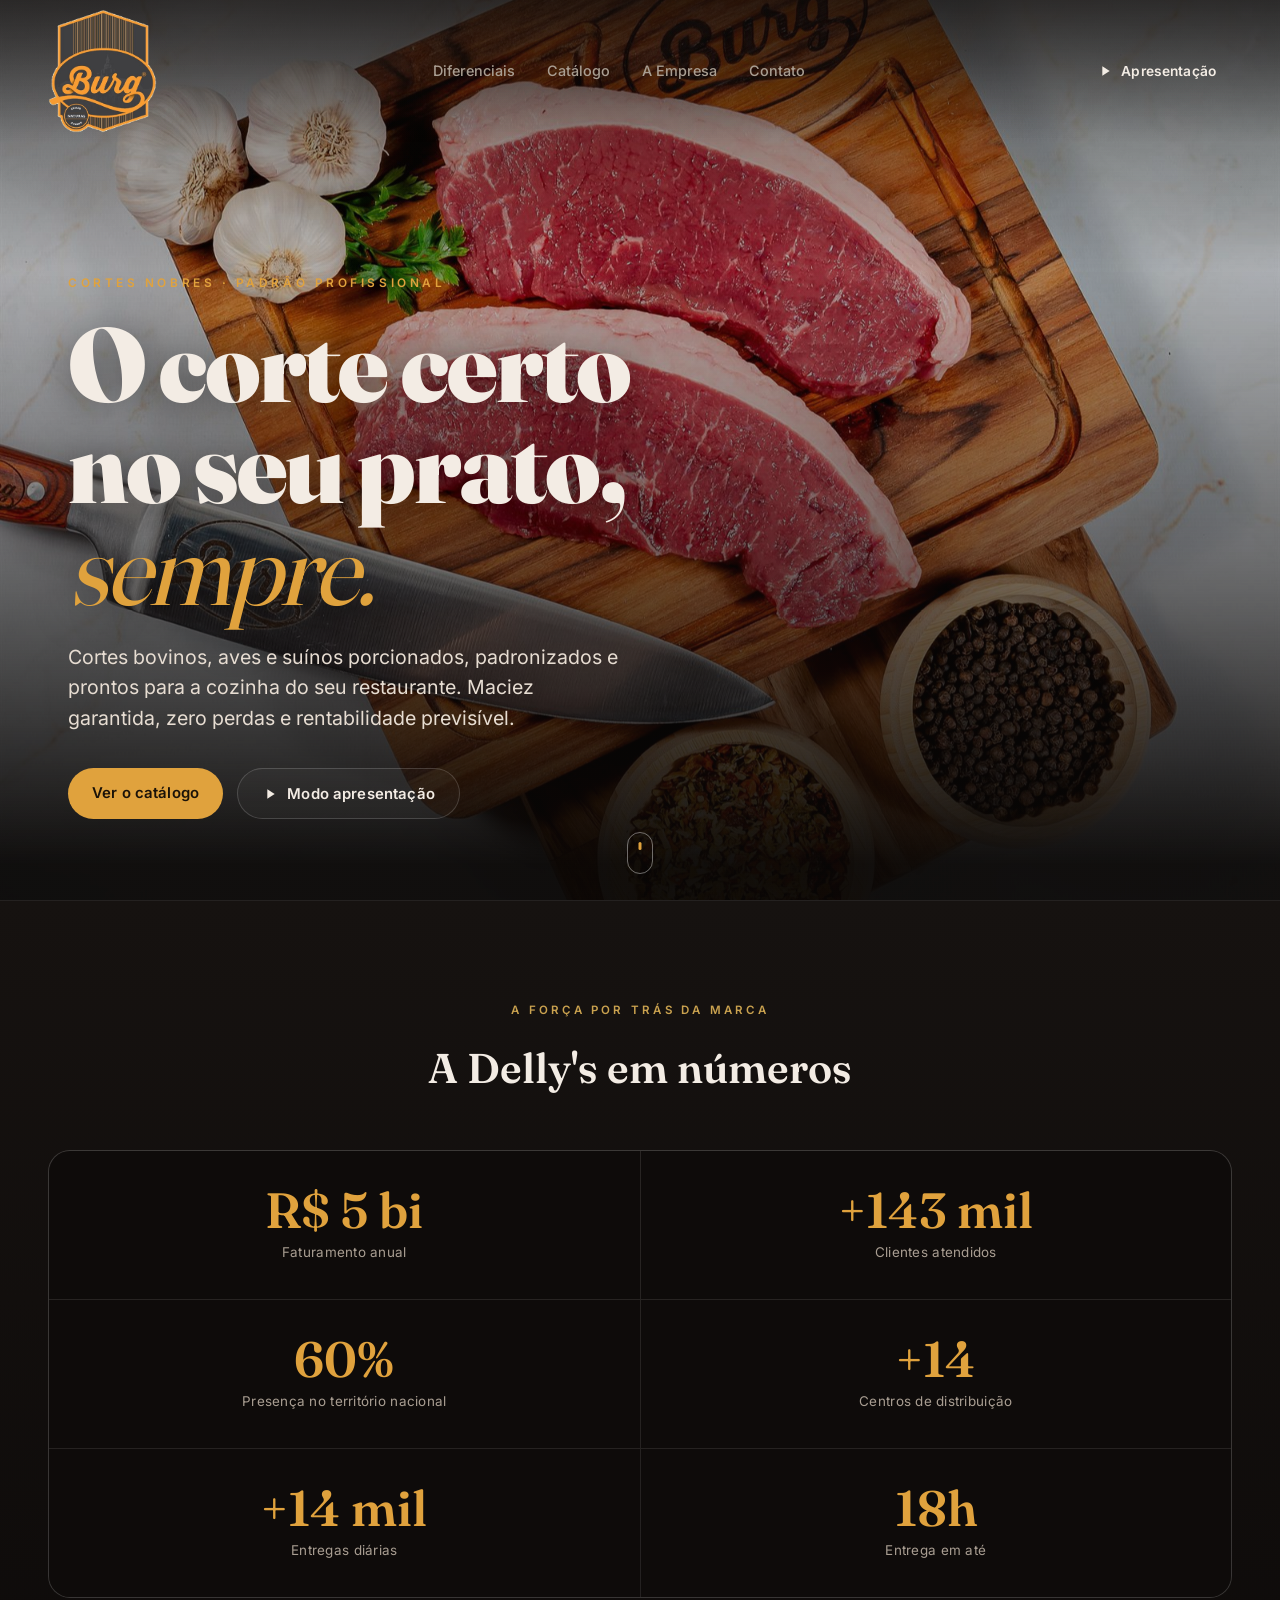
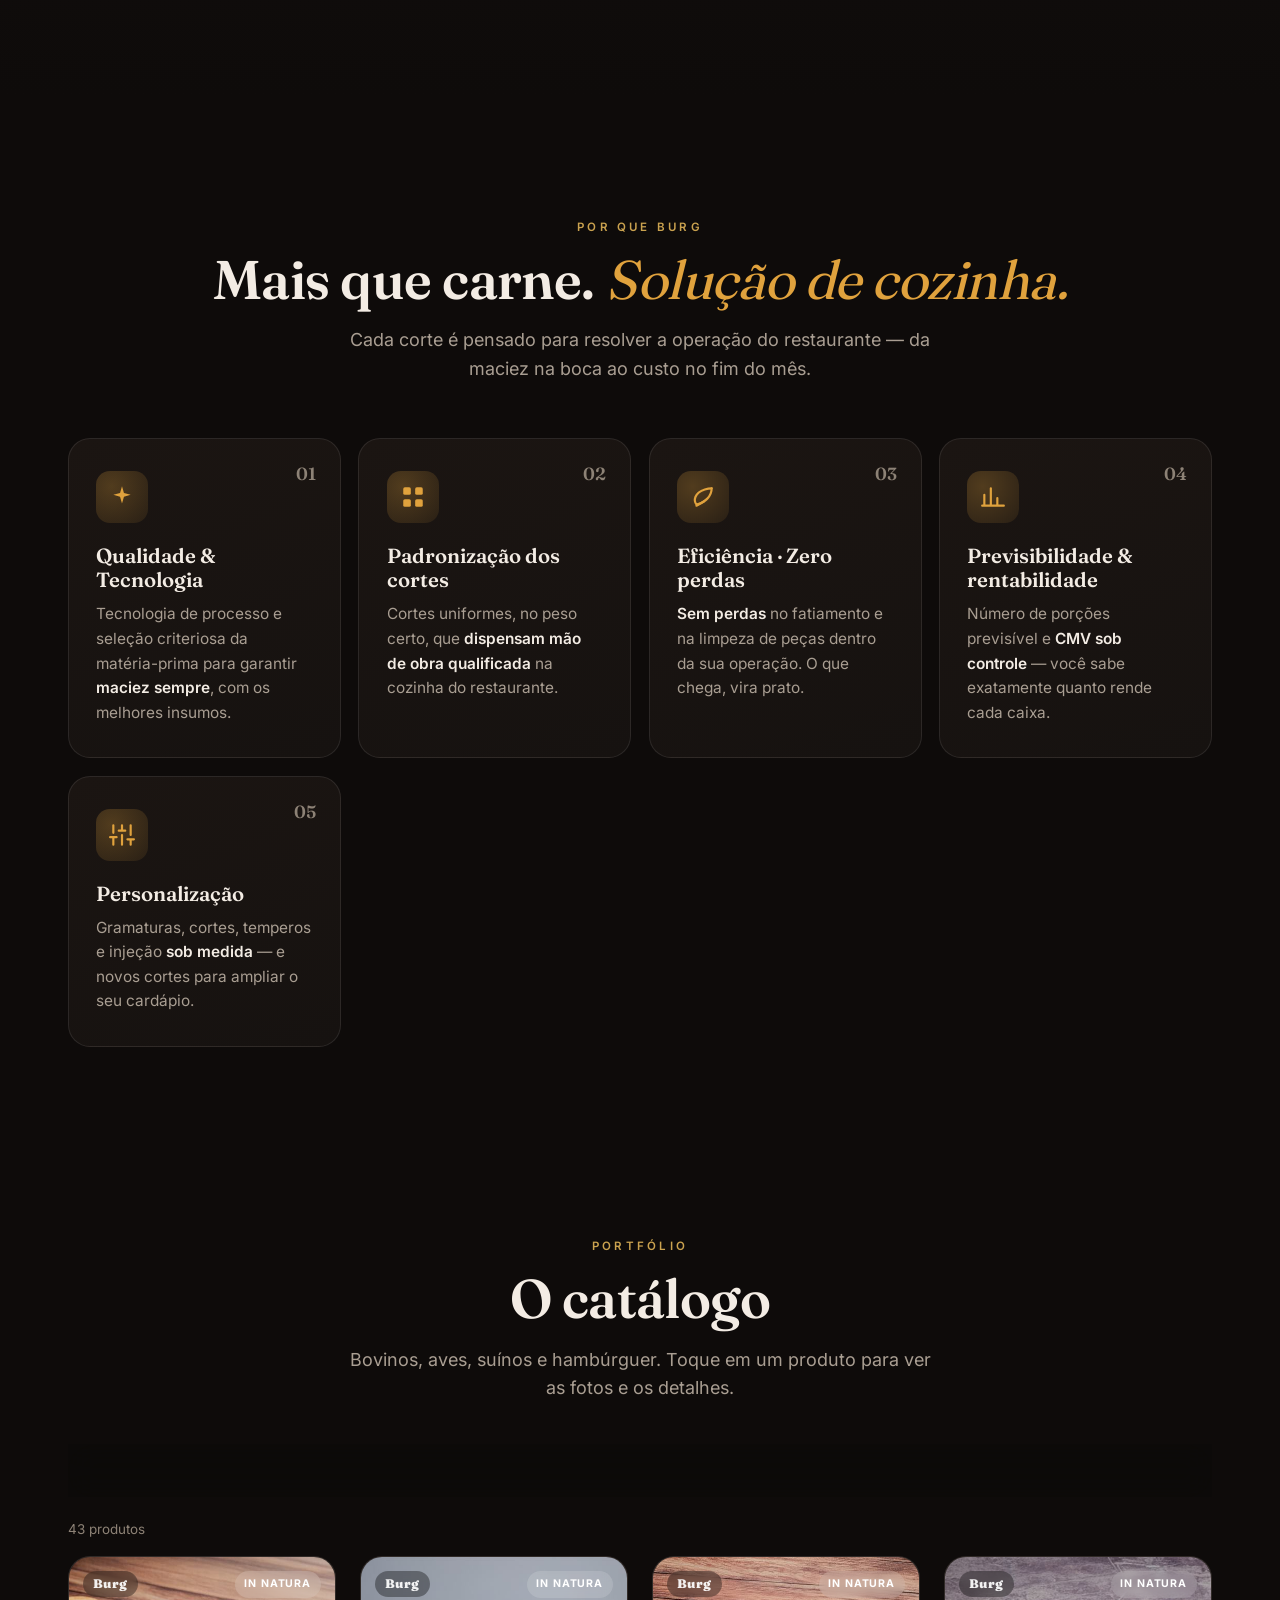
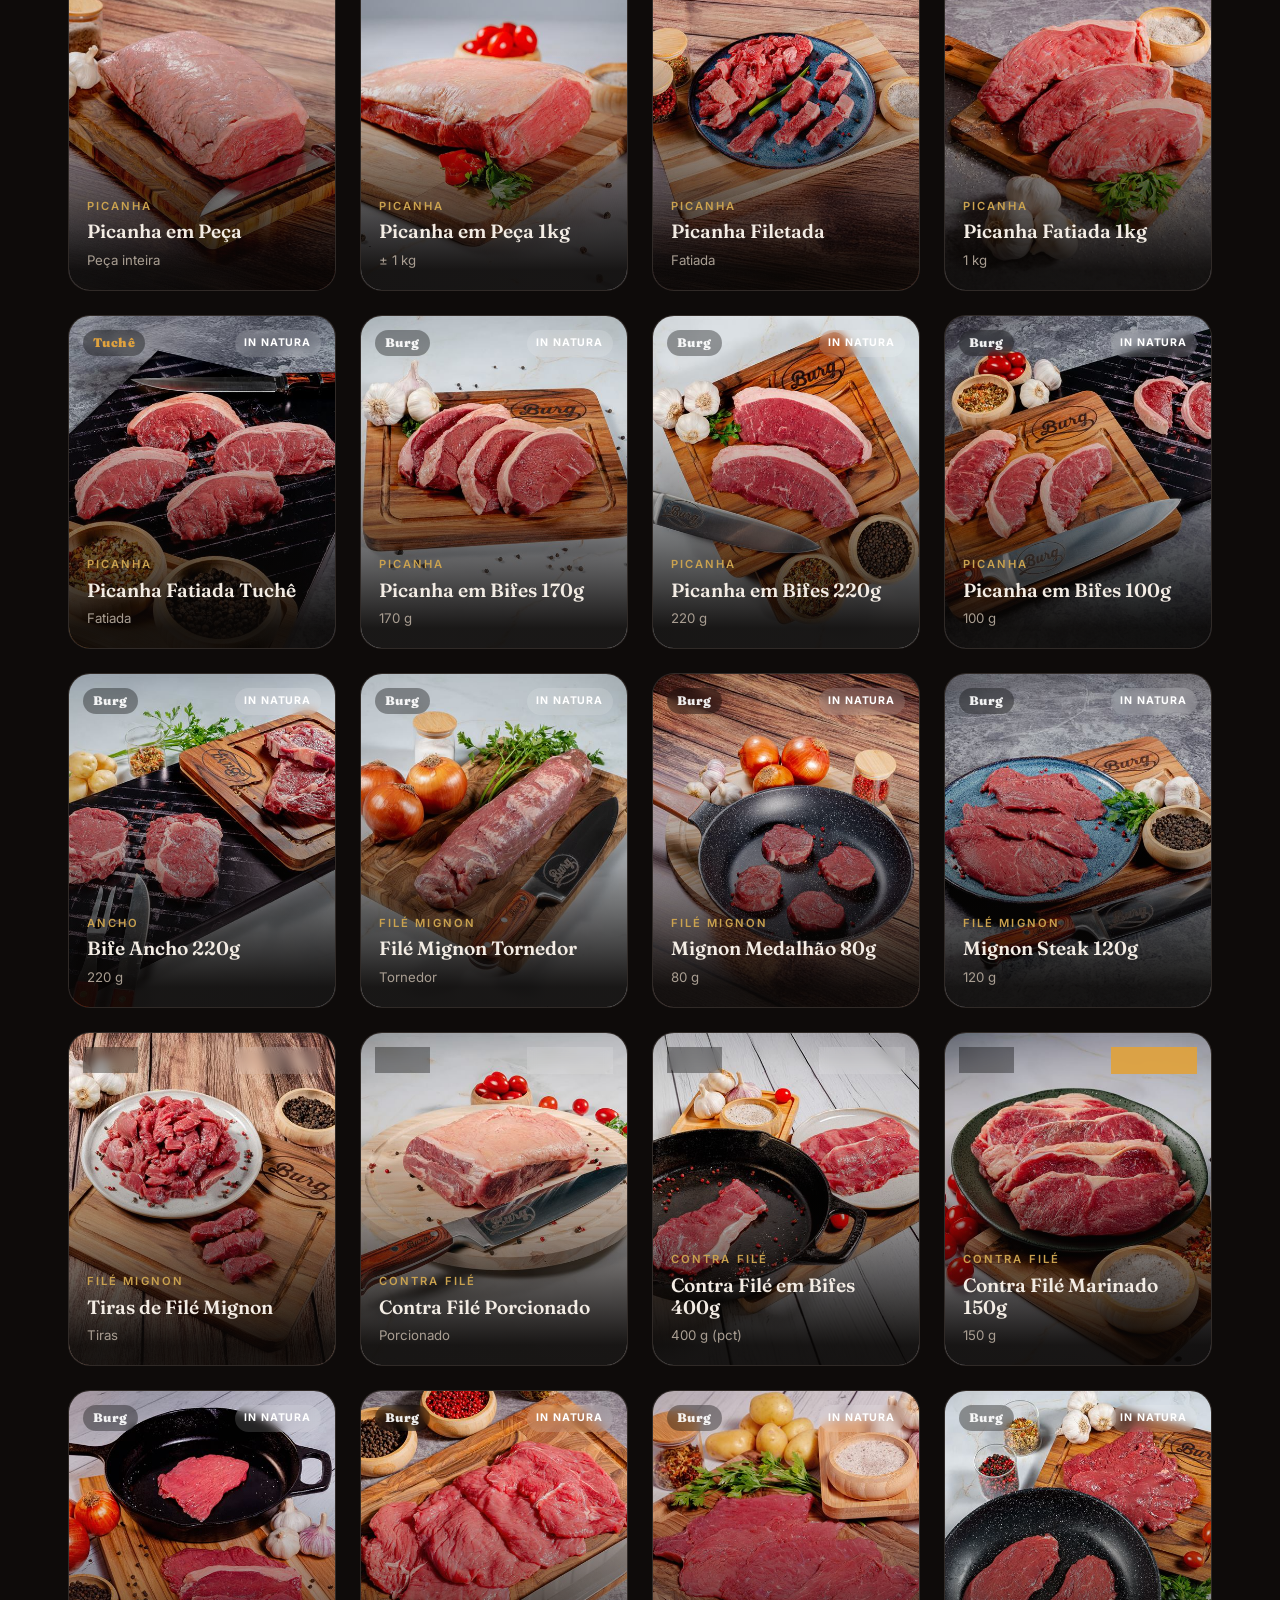
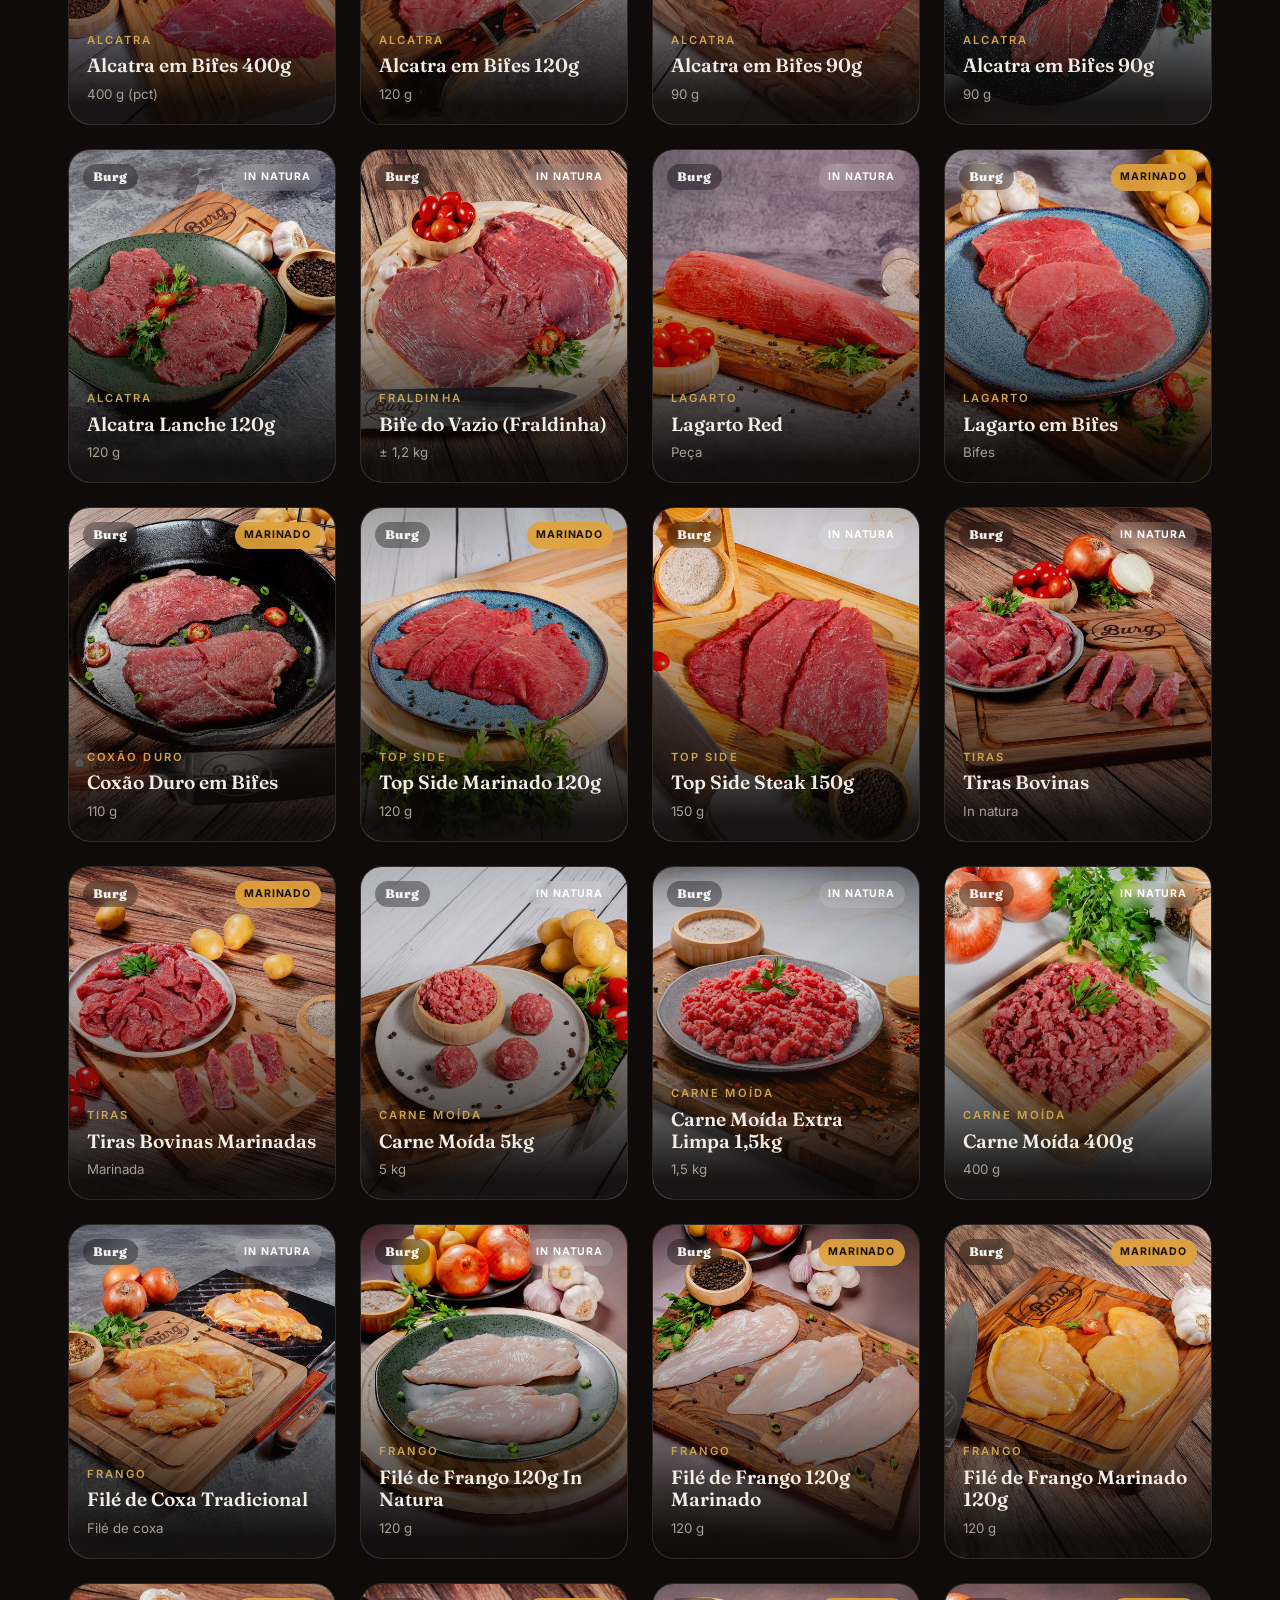
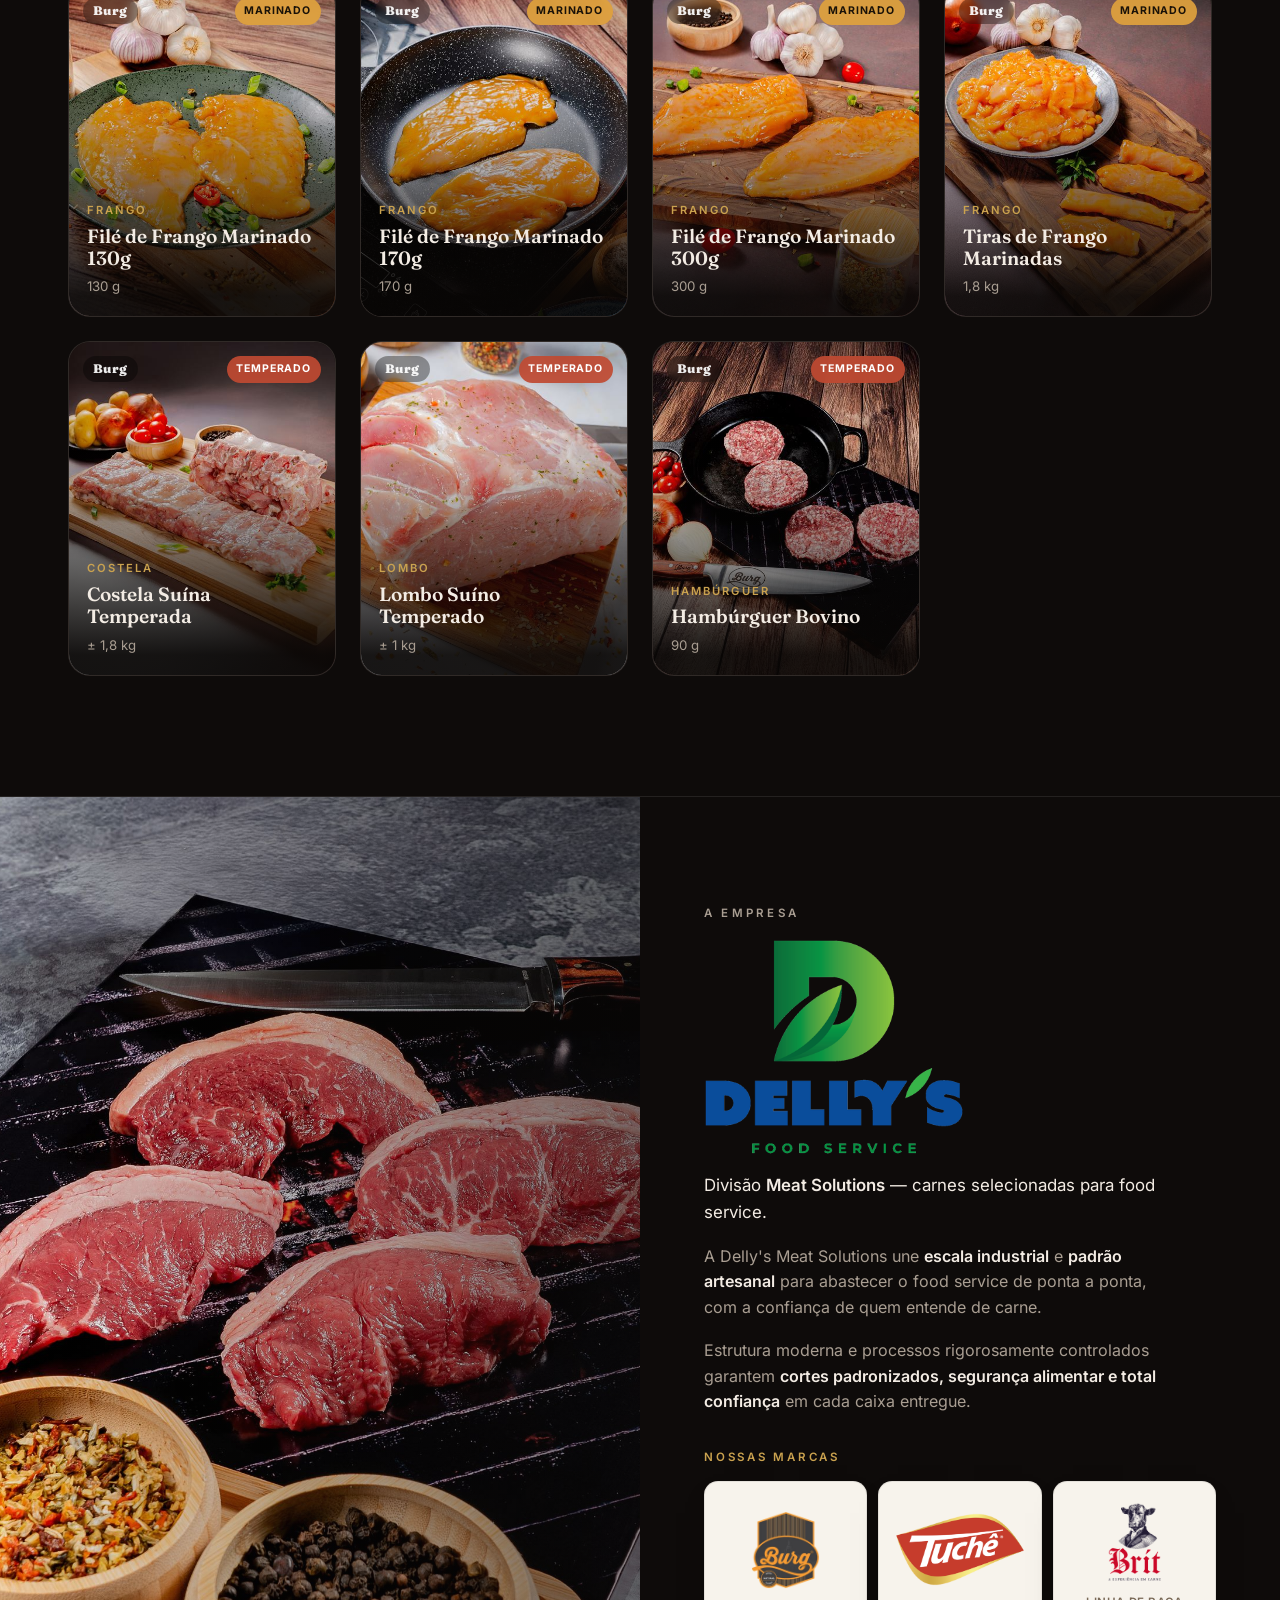
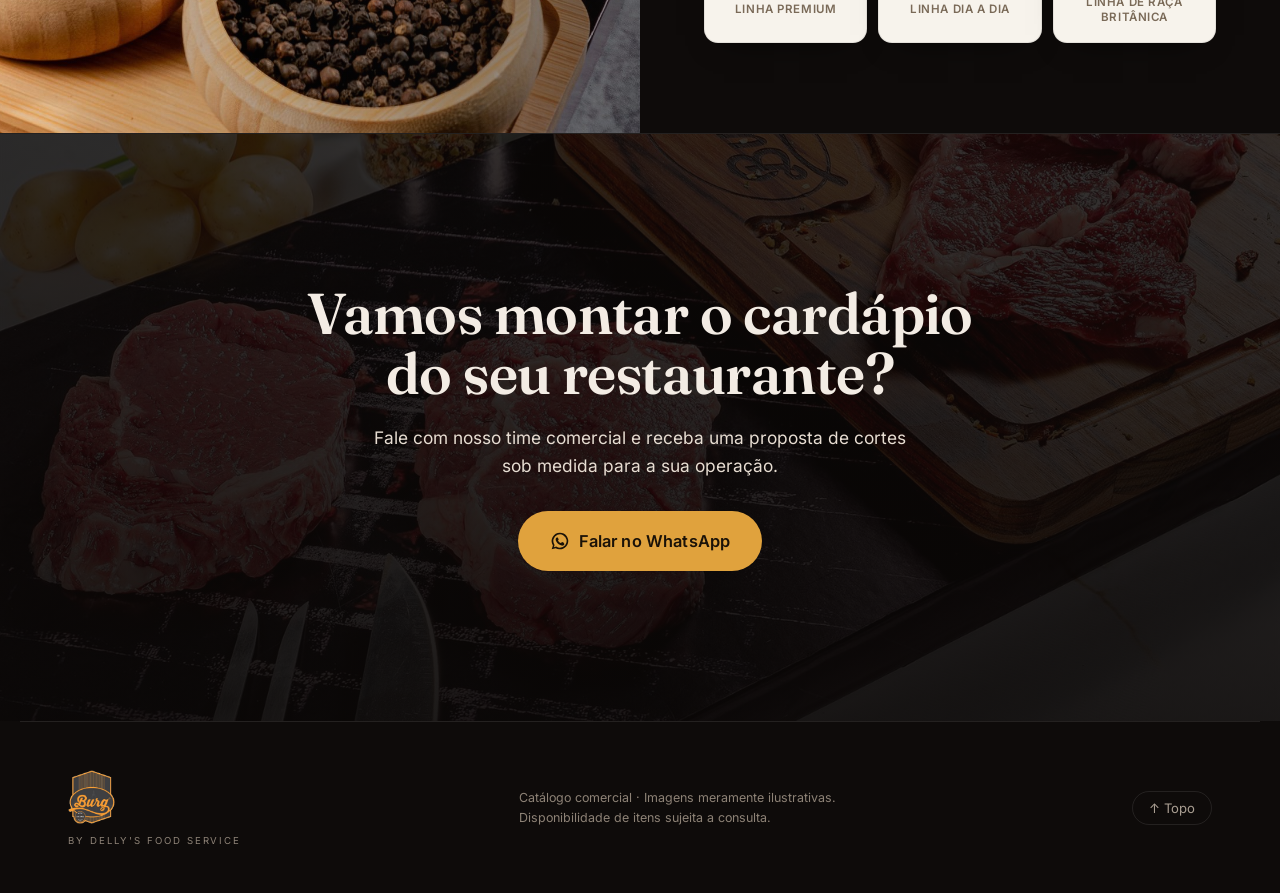
==== site/index.html @ 1caa05c3 "Hero: usa a foto dos files de picanha 220g como capa do site Atualiza tambem o preload da imagem (LC" ====
<!DOCTYPE html>
<html lang="pt-BR">
<head>
<meta charset="UTF-8" />
<meta name="viewport" content="width=device-width, initial-scale=1.0, viewport-fit=cover" />
<meta name="theme-color" content="#0e0b0a" />
<title>Burg · Cortes nobres para food service — Delly's Meat Solutions</title>
<meta name="description" content="Catálogo de cortes premium Burg: bovinos, frango, suínos e hambúrguer porcionados e padronizados para food service. Maciez garantida, zero perdas e rentabilidade. Por Delly's Meat Solutions." />
<link rel="icon" href="assets/favicon.svg" type="image/svg+xml" />
<link rel="apple-touch-icon" href="assets/apple-touch-icon.png" />
<meta property="og:type" content="website" />
<meta property="og:title" content="Burg · Cortes nobres para food service" />
<meta property="og:description" content="Cortes bovinos, aves e suínos porcionados e padronizados. Maciez garantida, zero perdas e rentabilidade para o seu restaurante." />
<meta property="og:url" content="https://lufr14-blip.github.io/burg-catalogo/" />
<link rel="canonical" href="https://lufr14-blip.github.io/burg-catalogo/" />
<meta property="og:image" content="https://lufr14-blip.github.io/burg-catalogo/assets/img/large/881177-picanha-burg-220g-2.jpg" />
<meta property="og:site_name" content="Delly's Meat Solutions" />
<meta property="og:locale" content="pt_BR" />
<meta name="twitter:card" content="summary_large_image" />
<link rel="preload" as="image" href="assets/img/large/881177-picanha-burg-220g-2.jpg" fetchpriority="high" />
<link rel="preload" href="assets/fonts/Fraunces-900.woff2" as="font" type="font/woff2" crossorigin />
<link rel="preload" href="assets/fonts/Inter-400.woff2" as="font" type="font/woff2" crossorigin />
<link rel="stylesheet" href="assets/css/styles.css" />
</head>
<body>

<!-- ░░ HEADER ░░ -->
<header class="hdr" id="hdr">
  <a href="#top" class="brand" aria-label="Burg — página inicial">
    <img class="brand__logo" src="assets/img/brand/burg.png" alt="Burg" />
  </a>
  <nav class="nav" aria-label="Navegação principal">
    <a href="#diferenciais">Diferenciais</a>
    <a href="#catalogo">Catálogo</a>
    <a href="#empresa">A Empresa</a>
    <a href="#contato">Contato</a>
  </nav>
  <div class="hdr__actions">
    <button class="btn btn--ghost" id="btn-present" type="button">
      <svg width="16" height="16" viewBox="0 0 24 24" aria-hidden="true"><path d="M8 5v14l11-7z" fill="currentColor"/></svg>
      Apresentação
    </button>
    <button class="hdr__burger" id="btn-menu" type="button" aria-label="Abrir menu" aria-expanded="false">
      <span></span><span></span><span></span>
    </button>
  </div>
</header>

<main id="top">

  <!-- ░░ HERO ░░ -->
  <section class="hero" id="hero">
    <div class="hero__bg" id="hero-bg"></div>
    <div class="hero__scrim"></div>
    <div class="hero__inner">
      <p class="hero__eyebrow">Cortes nobres · Padrão profissional</p>
      <h1 class="hero__title">O corte certo<br>no seu prato,<br><em>sempre.</em></h1>
      <p class="hero__lead">Cortes bovinos, aves e suínos porcionados, padronizados e prontos para a cozinha do seu restaurante. Maciez garantida, zero perdas e rentabilidade previsível.</p>
      <div class="hero__cta">
        <a href="#catalogo" class="btn btn--solid">Ver o catálogo</a>
        <button class="btn btn--line" id="btn-present-2" type="button">
          <svg width="16" height="16" viewBox="0 0 24 24" aria-hidden="true"><path d="M8 5v14l11-7z" fill="currentColor"/></svg>
          Modo apresentação
        </button>
      </div>
    </div>
    <a href="#numeros" class="hero__scroll" aria-label="Rolar para baixo"><span></span></a>
  </section>

  <!-- ░░ NÚMEROS / CREDIBILIDADE ░░ -->
  <section class="stats" id="numeros" aria-label="A Delly's em números">
    <div class="stats__head">
      <p class="kicker">A força por trás da marca</p>
      <h2>A Delly's em números</h2>
    </div>
    <ul class="stats__grid">
      <li><span class="stat__num" data-count="6" data-suffix=" bi" data-prefix="R$ ">R$ 6 bi</span><span class="stat__lbl">Faturamento anual</span></li>
      <li><span class="stat__num" data-count="190" data-suffix=" mil" data-prefix="+">+190 mil</span><span class="stat__lbl">Clientes atendidos</span></li>
      <li><span class="stat__num" data-count="80" data-suffix="%">80%</span><span class="stat__lbl">Presença no território nacional</span></li>
      <li><span class="stat__num" data-count="18" data-suffix="" data-prefix="+">+18</span><span class="stat__lbl">Centros de distribuição</span></li>
      <li><span class="stat__num" data-count="18" data-suffix=" mil" data-prefix="+">+18 mil</span><span class="stat__lbl">Entregas diárias</span></li>
      <li><span class="stat__num" data-count="24" data-suffix="h">24h</span><span class="stat__lbl">Entrega em até</span></li>
    </ul>
  </section>

  <!-- ░░ DIFERENCIAIS ░░ -->
  <section class="diff" id="diferenciais">
    <div class="section-head">
      <p class="kicker">Por que Burg</p>
      <h2 class="section-title">Mais que carne. <em>Solução de cozinha.</em></h2>
      <p class="section-sub">Cada corte é pensado para resolver a operação do restaurante — da maciez na boca ao custo no fim do mês.</p>
    </div>
    <div class="diff__grid" id="diff-grid"><!-- JS --></div>
  </section>

  <!-- ░░ CATÁLOGO ░░ -->
  <section class="cat" id="catalogo">
    <div class="section-head">
      <p class="kicker">Portfólio</p>
      <h2 class="section-title">O catálogo</h2>
      <p class="section-sub">Bovinos, aves, suínos e hambúrguer. Toque em um produto para ver as fotos e os detalhes.</p>
    </div>

    <div class="cat__toolbar">
      <div class="search">
        <svg width="18" height="18" viewBox="0 0 24 24" aria-hidden="true"><path fill="currentColor" d="M21 21l-4.3-4.3M11 18a7 7 0 1 1 0-14 7 7 0 0 1 0 14z" stroke="currentColor" stroke-width="2" fill="none"/></svg>
        <input type="search" id="search" placeholder="Buscar corte, produto…" aria-label="Buscar produto" autocomplete="off" />
      </div>
      <div class="filters" id="filters" role="tablist" aria-label="Filtrar por categoria"><!-- JS --></div>
    </div>

    <div class="cat__count" id="cat-count" aria-live="polite"></div>
    <div class="grid" id="grid"><!-- JS --></div>
    <p class="cat__empty" id="cat-empty" hidden>Nenhum produto encontrado para essa busca.</p>
  </section>

  <!-- ░░ EMPRESA ░░ -->
  <section class="company" id="empresa">
    <div class="company__media" id="company-media"></div>
    <div class="company__body">
      <p class="kicker">A empresa</p>
      <img class="company__logo" src="assets/img/brand/dellys.png" alt="Delly's Food Service" />
      <p class="company__tag">Divisão <strong>Meat Solutions</strong> — carnes selecionadas para food service.</p>
      <p>A Delly's Meat Solutions une <strong>escala industrial</strong> e <strong>padrão artesanal</strong> para abastecer o food service de ponta a ponta, com a confiança de quem entende de carne.</p>
      <p>Estrutura moderna e processos rigorosamente controlados garantem <strong>cortes padronizados, segurança alimentar e total confiança</strong> em cada caixa entregue.</p>
      <p class="company__lead">Nossas marcas</p>
      <ul class="company__brands">
        <li class="brandcard"><img src="assets/img/brand/burg.png" alt="Burg" /><small>Linha Premium</small></li>
        <li class="brandcard"><img src="assets/img/brand/tuche.png" alt="Tuchê" /><small>Linha dia a dia</small></li>
        <li class="brandcard"><img src="assets/img/brand/brit.png" alt="Brít" /><small>Linha de raça britânica</small></li>
      </ul>
    </div>
  </section>

  <!-- ░░ CONTATO ░░ -->
  <section class="cta" id="contato">
    <h2 class="cta__title">Vamos montar o cardápio<br>do seu restaurante?</h2>
    <p class="cta__sub">Fale com nosso time comercial e receba uma proposta de cortes sob medida para a sua operação.</p>
    <a class="btn btn--solid btn--lg" href="https://wa.me/5511952340007?text=Ol%C3%A1!%20Tenho%20interesse%20nos%20cortes%20Burg." id="cta-whats" target="_blank" rel="noopener">
      <svg width="20" height="20" viewBox="0 0 24 24" aria-hidden="true"><path fill="currentColor" d="M12 2a10 10 0 0 0-8.5 15.3L2 22l4.8-1.4A10 10 0 1 0 12 2zm0 18a8 8 0 0 1-4.1-1.1l-.3-.2-2.9.8.8-2.8-.2-.3A8 8 0 1 1 12 20zm4.4-6c-.2-.1-1.4-.7-1.6-.8-.2-.1-.4-.1-.6.1-.2.2-.6.8-.8 1-.1.1-.3.2-.5.1a6.5 6.5 0 0 1-3.2-2.8c-.2-.4.2-.4.6-1.2.1-.1 0-.3 0-.4l-.8-1.9c-.2-.5-.4-.4-.6-.4h-.5a1 1 0 0 0-.7.3c-.2.3-.9.9-.9 2.2s.9 2.5 1 2.7c.1.2 1.8 2.9 4.5 4 .6.3 1.1.4 1.5.5.6.2 1.2.2 1.6.1.5-.1 1.4-.6 1.6-1.1.2-.6.2-1 .1-1.1z"/></svg>
      Falar no WhatsApp
    </a>
  </section>

</main>

<footer class="foot">
  <div class="foot__brand"><img class="foot__logo" src="assets/img/brand/burg.png" alt="Burg" /><span class="brand__by">by Delly's Food Service</span></div>
  <p class="foot__note">Catálogo comercial · Imagens meramente ilustrativas. Disponibilidade de itens sujeita a consulta.</p>
  <button class="foot__top" id="btn-top" type="button" aria-label="Voltar ao topo">↑ Topo</button>
</footer>

<!-- ░░ MOBILE MENU ░░ -->
<div class="mobnav" id="mobnav" hidden>
  <a href="#diferenciais">Diferenciais</a>
  <a href="#catalogo">Catálogo</a>
  <a href="#empresa">A Empresa</a>
  <a href="#contato">Contato</a>
  <button class="btn btn--line" id="btn-present-3" type="button">Modo apresentação</button>
</div>

<!-- ░░ PRODUCT MODAL / LIGHTBOX ░░ -->
<div class="modal" id="modal" hidden aria-modal="true" role="dialog" aria-label="Detalhes do produto">
  <button class="modal__close" id="modal-close" aria-label="Fechar">✕</button>
  <button class="modal__nav modal__nav--prev" id="modal-prev" aria-label="Produto anterior">‹</button>
  <button class="modal__nav modal__nav--next" id="modal-next" aria-label="Próximo produto">›</button>
  <div class="modal__panel" id="modal-panel"><!-- JS --></div>
</div>

<!-- ░░ PRESENTATION MODE ░░ -->
<div class="present" id="present" hidden aria-modal="true" role="dialog" aria-label="Modo apresentação">
  <button class="present__close" id="present-close" aria-label="Sair da apresentação">✕</button>
  <div class="present__stage" id="present-stage"></div>
  <button class="present__nav present__nav--prev" id="present-prev" aria-label="Anterior">‹</button>
  <button class="present__nav present__nav--next" id="present-next" aria-label="Próximo">›</button>
  <div class="present__bar">
    <div class="present__meta" id="present-meta"></div>
    <div class="present__dots" id="present-dots"></div>
  </div>
</div>

<script src="assets/js/data.js"></script>
<script src="assets/js/app.js"></script>
</body>
</html>
---- site/assets/css/styles.css ----
/* ============================================================
   Burg · Catálogo comercial — estilos
   Dark · editorial · cinematográfico
   ============================================================ */

/* ---- Fonts (locais, funcionam offline) ---- */
@font-face{font-family:'Fraunces';src:url('../fonts/Fraunces-400.woff2') format('woff2');font-weight:400;font-style:normal;font-display:swap}
@font-face{font-family:'Fraunces';src:url('../fonts/Fraunces-600.woff2') format('woff2');font-weight:600;font-style:normal;font-display:swap}
@font-face{font-family:'Fraunces';src:url('../fonts/Fraunces-900.woff2') format('woff2');font-weight:900;font-style:normal;font-display:swap}
@font-face{font-family:'Inter';src:url('../fonts/Inter-400.woff2') format('woff2');font-weight:400;font-display:swap}
@font-face{font-family:'Inter';src:url('../fonts/Inter-500.woff2') format('woff2');font-weight:500;font-display:swap}
@font-face{font-family:'Inter';src:url('../fonts/Inter-600.woff2') format('woff2');font-weight:600;font-display:swap}
@font-face{font-family:'Inter';src:url('../fonts/Inter-700.woff2') format('woff2');font-weight:700;font-display:swap}

:root{
  --bg:#0e0b0a; --bg-2:#161210; --surface:#1b1512; --surface-2:#241c18;
  --line:rgba(255,255,255,.09); --line-2:rgba(255,255,255,.16);
  --text:#f3ece4; --muted:#a99e92; --muted-2:#8d8276;
  --gold:#e0a23d; --gold-2:#caa24f; --ember:#9b3326; --ember-2:#c14a32;
  --serif:'Fraunces',Georgia,'Times New Roman',serif;
  --sans:'Inter',system-ui,-apple-system,Segoe UI,Roboto,sans-serif;
  --r:14px; --r-lg:22px; --maxw:1240px;
  --ease:cubic-bezier(.22,.61,.36,1);
}

*{box-sizing:border-box;margin:0;padding:0}
html{scroll-behavior:smooth;-webkit-text-size-adjust:100%}
body{
  background:var(--bg);color:var(--text);font-family:var(--sans);
  font-size:16px;line-height:1.6;font-weight:400;
  -webkit-font-smoothing:antialiased;overflow-x:hidden;overflow-x:clip;
}
body.locked{overflow:hidden}
[hidden]{display:none!important}
img{display:block;max-width:100%}
a{color:inherit;text-decoration:none}
button{font-family:inherit;cursor:pointer;border:none;background:none;color:inherit}
::selection{background:var(--gold);color:#1a1208}
section{scroll-margin-top:78px}
/* foco visível para teclado (acessibilidade) */
a:focus-visible,button:focus-visible,input:focus-visible,[tabindex]:focus-visible{outline:2px solid var(--gold);outline-offset:3px;border-radius:6px}
.search:focus-within{box-shadow:0 0 0 2px var(--gold)}
[inert]{cursor:default}

/* texture overlay */
body::before{
  content:"";position:fixed;inset:0;pointer-events:none;z-index:1;opacity:.5;
  background:radial-gradient(120% 80% at 50% -10%,rgba(224,162,61,.06),transparent 60%);
}

/* ---- Reusable ---- */
.kicker{font-size:.72rem;letter-spacing:.28em;text-transform:uppercase;color:var(--gold-2);font-weight:600;margin-bottom:1rem}
.section-head{max-width:var(--maxw);margin:0 auto;padding:0 clamp(20px,5vw,48px);text-align:center}
.section-title{font-family:var(--serif);font-weight:600;line-height:1.04;letter-spacing:-.01em;
  font-size:clamp(2rem,5vw,3.4rem)}
.section-title em{font-style:italic;color:var(--gold);font-weight:400}
.section-sub{color:var(--muted);max-width:54ch;margin:1.1rem auto 0;font-size:clamp(1rem,1.6vw,1.12rem)}

.btn{display:inline-flex;align-items:center;gap:.55rem;font-weight:600;font-size:.93rem;
  padding:.85rem 1.5rem;border-radius:100px;transition:.35s var(--ease);white-space:nowrap;letter-spacing:.01em}
.btn svg{flex:none}
.btn--solid{background:var(--gold);color:#1a1208}
.btn--solid:hover{background:#f0b652;transform:translateY(-2px);box-shadow:0 10px 30px -8px rgba(224,162,61,.5)}
.btn--line{border:1px solid var(--line-2);color:var(--text);background:rgba(255,255,255,.03)}
.btn--line:hover{border-color:var(--gold);color:var(--gold);background:rgba(224,162,61,.08)}
.btn--ghost{color:var(--text);padding:.6rem 1rem;font-size:.86rem}
.btn--ghost:hover{color:var(--gold)}
.btn--lg{padding:1.05rem 2rem;font-size:1.02rem}

/* reveal on scroll */
.reveal{opacity:0;transform:translateY(28px);transition:opacity .8s var(--ease),transform .8s var(--ease)}
.reveal.in{opacity:1;transform:none}
@media (prefers-reduced-motion:reduce){.reveal{opacity:1;transform:none;transition:none}}

/* ============ HEADER ============ */
.hdr{position:fixed;top:0;left:0;right:0;z-index:50;display:flex;align-items:center;justify-content:space-between;
  gap:1rem;padding:.55rem clamp(20px,5vw,48px);transition:.4s var(--ease);
  background:linear-gradient(to bottom,rgba(14,11,10,.6),transparent)}
.hdr.is-scrolled{background:rgba(13,10,9,.86);backdrop-filter:blur(14px);
  border-bottom:1px solid var(--line);padding-top:.5rem;padding-bottom:.5rem}
.brand{display:flex;flex-direction:column;line-height:1}
.brand__logo{height:124px;width:auto;display:block;transition:height .35s var(--ease)}
.hdr.is-scrolled .brand__logo{height:54px}
.brand__mark{font-family:var(--serif);font-weight:900;font-size:1.5rem;letter-spacing:.01em}
.brand__mark::first-letter{color:var(--gold)}
.brand__by{font-size:.6rem;letter-spacing:.2em;text-transform:uppercase;color:var(--muted-2);margin-top:.25rem}
.nav{display:flex;gap:2rem}
.nav a{font-size:.9rem;font-weight:500;color:var(--muted);transition:.25s;position:relative}
.nav a:hover{color:var(--text)}
.hdr__actions{display:flex;align-items:center;gap:.6rem}
.hdr__burger{display:none;flex-direction:column;gap:5px;padding:8px}
.hdr__burger span{width:24px;height:2px;background:var(--text);transition:.3s var(--ease);transform-origin:center}
.hdr__burger.open span:nth-child(1){transform:translateY(7px) rotate(45deg)}
.hdr__burger.open span:nth-child(2){opacity:0}
.hdr__burger.open span:nth-child(3){transform:translateY(-7px) rotate(-45deg)}

/* ============ HERO ============ */
.hero{position:relative;min-height:100svh;display:flex;align-items:flex-end;overflow:hidden}
.hero__bg{position:absolute;inset:0;background-size:cover;background-position:center;
  transform:scale(1.08);animation:heroZoom 16s var(--ease) forwards;z-index:0}
@keyframes heroZoom{to{transform:scale(1)}}
.hero__scrim{position:absolute;inset:0;z-index:1;
  background:linear-gradient(to top,rgba(8,6,5,.96) 4%,rgba(10,7,6,.55) 38%,rgba(10,7,6,.25) 70%,rgba(10,7,6,.6) 100%)}
.hero__inner{position:relative;z-index:2;max-width:var(--maxw);width:100%;margin:0 auto;
  padding:0 clamp(20px,5vw,48px) clamp(60px,9vh,110px)}
.hero__eyebrow{font-size:.74rem;letter-spacing:.3em;text-transform:uppercase;color:var(--gold);font-weight:600;margin-bottom:1.3rem}
.hero__title{font-family:var(--serif);font-weight:900;font-size:clamp(2.9rem,9vw,6.6rem);line-height:.96;
  letter-spacing:-.02em;text-shadow:0 4px 40px rgba(0,0,0,.5)}
.hero__title em{font-style:italic;font-weight:400;color:var(--gold)}
.hero__lead{margin-top:1.5rem;max-width:46ch;color:#e7ddd2;font-size:clamp(1rem,1.9vw,1.22rem);line-height:1.55}
.hero__cta{margin-top:2.2rem;display:flex;flex-wrap:wrap;gap:.9rem}
.hero__scroll{position:absolute;left:50%;bottom:26px;z-index:2;transform:translateX(-50%);
  width:26px;height:42px;border:1.5px solid rgba(255,255,255,.4);border-radius:14px}
.hero__scroll span{position:absolute;left:50%;top:9px;width:3px;height:8px;border-radius:2px;background:var(--gold);
  transform:translateX(-50%);animation:scrollDot 1.8s infinite}
@keyframes scrollDot{0%{opacity:0;transform:translate(-50%,0)}40%{opacity:1}80%{opacity:0;transform:translate(-50%,14px)}}

/* ============ STATS ============ */
.stats{position:relative;z-index:2;background:linear-gradient(180deg,var(--bg-2),var(--bg));
  border-top:1px solid var(--line);padding:clamp(60px,9vw,100px) clamp(20px,5vw,48px)}
.stats__head{text-align:center;margin-bottom:3rem}
.stats__head h2{font-family:var(--serif);font-weight:600;font-size:clamp(1.7rem,4vw,2.6rem)}
.stats__grid{max-width:var(--maxw);margin:0 auto;list-style:none;display:grid;gap:1px;
  grid-template-columns:repeat(2,1fr);background:var(--line);border:1px solid var(--line);border-radius:var(--r-lg);overflow:hidden}
.stats__grid li{background:var(--bg);padding:clamp(1.4rem,3vw,2.2rem) 1rem;text-align:center;display:flex;flex-direction:column;gap:.4rem;transition:background .4s}
.stats__grid li:hover{background:var(--surface)}
.stat__num{font-family:var(--serif);font-weight:600;font-size:clamp(1.9rem,5vw,3.1rem);color:var(--gold);line-height:1}
.stat__lbl{font-size:.84rem;color:var(--muted);letter-spacing:.02em}
.stats__award{text-align:center;margin-top:2.2rem;color:var(--muted);font-size:.95rem;display:flex;align-items:center;justify-content:center;gap:.5rem}
.stats__award svg{color:var(--gold)}
.stats__award strong{color:var(--text)}

/* ============ DIFERENCIAIS ============ */
.diff{padding:clamp(70px,10vw,120px) 0}
.diff__grid{max-width:var(--maxw);margin:3.4rem auto 0;padding:0 clamp(20px,5vw,48px);
  display:grid;gap:1.1rem;grid-template-columns:repeat(auto-fit,minmax(250px,1fr))}
.dcard{background:linear-gradient(160deg,var(--surface),var(--bg-2));border:1px solid var(--line);
  border-radius:var(--r-lg);padding:2rem 1.7rem;transition:.45s var(--ease);position:relative;overflow:hidden}
.dcard::after{content:"";position:absolute;inset:0;border-radius:inherit;padding:1px;pointer-events:none;
  background:linear-gradient(160deg,rgba(224,162,61,.4),transparent 40%);
  -webkit-mask:linear-gradient(#000 0 0) content-box,linear-gradient(#000 0 0);-webkit-mask-composite:xor;mask-composite:exclude;opacity:0;transition:.45s}
.dcard:hover{transform:translateY(-6px);border-color:transparent}
.dcard:hover::after{opacity:1}
.dcard__ic{width:52px;height:52px;border-radius:14px;display:grid;place-items:center;margin-bottom:1.3rem;
  background:radial-gradient(circle at 30% 30%,rgba(224,162,61,.28),rgba(224,162,61,.08));color:var(--gold)}
.dcard__ic svg{width:26px;height:26px}
.dcard h3{font-family:var(--serif);font-weight:600;font-size:1.28rem;margin-bottom:.6rem;line-height:1.2}
.dcard p{color:var(--muted);font-size:.96rem}
.dcard p strong{color:var(--text);font-weight:600}
.dcard__n{position:absolute;top:1.3rem;right:1.5rem;font-family:var(--serif);font-size:1.1rem;color:var(--muted-2);font-weight:600}

/* ============ CATÁLOGO ============ */
.cat{padding:clamp(40px,6vw,70px) 0 clamp(70px,10vw,120px)}
.cat__toolbar{position:sticky;top:78px;z-index:30;max-width:var(--maxw);margin:2.6rem auto 0;
  padding:0 clamp(20px,5vw,48px)}
.cat__toolbar-inner{display:flex;flex-wrap:wrap;gap:.9rem;align-items:center;justify-content:space-between;
  background:rgba(13,10,9,.8);backdrop-filter:blur(14px);border:1px solid var(--line);border-radius:100px;padding:.5rem .6rem .5rem 1.2rem}
.search{display:flex;align-items:center;gap:.6rem;color:var(--muted);flex:1;min-width:200px}
.search input{flex:1;background:none;border:none;color:var(--text);font-size:.95rem;outline:none;padding:.5rem 0}
.search input::placeholder{color:var(--muted-2)}
.filters{display:flex;gap:.4rem;flex-wrap:wrap}
.filters button{font-size:.84rem;font-weight:600;color:var(--muted);padding:.5rem 1rem;border-radius:100px;transition:.25s;border:1px solid transparent;white-space:nowrap}
.filters button:hover{color:var(--text)}
.filters button.active{background:var(--gold);color:#1a1208}
.cat__count{max-width:var(--maxw);margin:1.4rem auto .2rem;padding:0 clamp(20px,5vw,48px);font-size:.84rem;color:var(--muted-2)}
.cat__empty{text-align:center;color:var(--muted);padding:4rem 1rem;font-size:1.05rem}

.grid{max-width:var(--maxw);margin:1rem auto 0;padding:0 clamp(20px,5vw,48px);
  display:grid;gap:clamp(1rem,2vw,1.5rem);grid-template-columns:repeat(auto-fill,minmax(255px,1fr))}
.card{position:relative;border-radius:var(--r-lg);overflow:hidden;background:var(--surface);
  border:1px solid var(--line);cursor:pointer;transition:.45s var(--ease)}
.card:hover{transform:translateY(-6px);border-color:var(--line-2);box-shadow:0 24px 50px -22px rgba(0,0,0,.8)}
.card__media{position:relative;aspect-ratio:4/5;overflow:hidden;background:var(--bg-2)}
.card__media img{width:100%;height:100%;object-fit:cover;transition:transform .7s var(--ease);opacity:0}
.card__media img.loaded{opacity:1}
.card:hover .card__media img{transform:scale(1.07)}
.card__scrim{position:absolute;inset:0;background:linear-gradient(to top,rgba(8,6,5,.92) 6%,rgba(8,6,5,.35) 42%,transparent 72%)}
.card__brand{position:absolute;top:.85rem;left:.9rem;z-index:2;font-family:var(--serif);font-weight:700;font-size:.78rem;
  letter-spacing:.04em;color:rgba(255,255,255,.92);background:rgba(0,0,0,.35);backdrop-filter:blur(4px);padding:.2rem .6rem;border-radius:100px}
.card__brand[data-b="Tuchê"]{color:var(--gold)}
.badge{position:absolute;top:.85rem;right:.9rem;z-index:2;font-size:.66rem;font-weight:700;letter-spacing:.08em;
  text-transform:uppercase;padding:.32rem .6rem;border-radius:100px;backdrop-filter:blur(4px)}
.badge--Marinado{background:rgba(224,162,61,.92);color:#1a1208}
.badge--Temperado{background:rgba(193,74,50,.92);color:#fff}
.badge--natura{background:rgba(255,255,255,.14);color:#fff}
.card__body{position:absolute;bottom:0;left:0;right:0;z-index:2;padding:1.1rem 1.15rem 1.2rem}
.card__cut{font-size:.7rem;letter-spacing:.18em;text-transform:uppercase;color:var(--gold-2);font-weight:600;margin-bottom:.3rem}
.card__name{font-family:var(--serif);font-weight:600;font-size:1.2rem;line-height:1.15}
.card__meta{margin-top:.45rem;font-size:.83rem;color:var(--muted);display:flex;align-items:center;gap:.5rem}
.card__plus{position:absolute;bottom:1.15rem;right:1.1rem;width:34px;height:34px;border-radius:50%;
  border:1px solid var(--line-2);display:grid;place-items:center;color:var(--text);font-size:1.1rem;
  background:rgba(0,0,0,.3);transition:.35s;opacity:0;transform:scale(.7)}
.card:hover .card__plus{opacity:1;transform:scale(1);background:var(--gold);color:#1a1208;border-color:var(--gold)}

/* ============ EMPRESA ============ */
.company{display:grid;grid-template-columns:1fr 1fr;gap:0;align-items:stretch;
  border-top:1px solid var(--line);border-bottom:1px solid var(--line)}
.company__media{min-height:420px;background-size:cover;background-position:center;position:relative}
.company__media::after{content:"";position:absolute;inset:0;background:linear-gradient(90deg,transparent,rgba(14,11,10,.5))}
.company__body{padding:clamp(48px,7vw,90px) clamp(24px,5vw,72px)}
.company__body>p{color:var(--muted);margin-top:1.1rem;max-width:48ch}
.company__body>p strong{color:var(--text);font-weight:600}
.company__logo{width:min(260px,68%);height:auto;display:block;margin:.2rem 0 1.1rem}
.company__body p.company__tag{margin-top:0;color:var(--text);font-size:1.05rem}
.company__body p.company__lead{margin-top:2.1rem;font-size:.72rem;letter-spacing:.24em;text-transform:uppercase;color:var(--gold-2);font-weight:600}
.company__brands{list-style:none;display:grid;grid-template-columns:repeat(3,1fr);gap:.7rem;margin:.9rem 0 0}
.brandcard{border:1px solid rgba(0,0,0,.08);border-radius:var(--r);padding:1.3rem .7rem 1.1rem;background:#f7f3ec;
  display:flex;flex-direction:column;align-items:center;justify-content:center;gap:.85rem;text-align:center;min-height:152px;
  box-shadow:0 12px 32px -20px rgba(0,0,0,.85)}
.brandcard img{height:78px;width:auto;max-width:94%;object-fit:contain}
.brandcard small{color:#7a6a58;font-size:.72rem;letter-spacing:.05em;line-height:1.3;font-weight:600;text-transform:uppercase}

/* ============ CTA ============ */
.cta{position:relative;text-align:center;padding:clamp(80px,12vw,150px) clamp(20px,5vw,48px);
  background-size:cover;background-position:center;overflow:hidden}
.cta::before{content:"";position:absolute;inset:0;background:linear-gradient(rgba(10,7,6,.82),rgba(10,7,6,.92))}
.cta>*{position:relative;z-index:1}
.cta__title{font-family:var(--serif);font-weight:600;font-size:clamp(2rem,5.5vw,3.6rem);line-height:1.05;letter-spacing:-.01em}
.cta__sub{color:#e7ddd2;max-width:50ch;margin:1.2rem auto 2rem;font-size:1.08rem}
.cta__contacts{margin-top:2.6rem;display:flex;flex-wrap:wrap;gap:.6rem 2.2rem;justify-content:center;color:var(--muted);font-size:.92rem}
.cta__contacts b{color:var(--text);font-weight:600}
.cta__contacts span{color:var(--gold-2);font-size:.78rem;display:block;letter-spacing:.04em}

/* ============ FOOTER ============ */
.foot{max-width:var(--maxw);margin:0 auto;padding:3rem clamp(20px,5vw,48px);display:flex;
  flex-wrap:wrap;align-items:center;justify-content:space-between;gap:1.2rem;border-top:1px solid var(--line)}
.foot__brand{display:flex;flex-direction:column;line-height:1;gap:.5rem;align-items:flex-start}
.foot__logo{height:54px;width:auto}
.foot__note{color:var(--muted-2);font-size:.78rem;max-width:42ch}
.foot__top{font-size:.82rem;color:var(--muted);border:1px solid var(--line);padding:.5rem 1rem;border-radius:100px;transition:.25s}
.foot__top:hover{color:var(--gold);border-color:var(--gold)}

/* ============ MOBILE NAV ============ */
.mobnav{position:fixed;inset:0;z-index:45;background:rgba(11,8,7,.97);backdrop-filter:blur(10px);
  display:flex;flex-direction:column;align-items:center;justify-content:center;gap:1.6rem;animation:fade .3s}
.mobnav a{font-family:var(--serif);font-size:1.8rem;font-weight:600}
.mobnav a:active{color:var(--gold)}
@keyframes fade{from{opacity:0}to{opacity:1}}

/* ============ MODAL / LIGHTBOX ============ */
.modal{position:fixed;inset:0;z-index:60;background:rgba(8,6,5,.9);backdrop-filter:blur(8px);
  display:flex;align-items:center;justify-content:center;padding:clamp(12px,3vw,40px);animation:fade .3s}
.modal__panel{width:100%;max-width:1100px;max-height:92vh;background:var(--surface);border:1px solid var(--line-2);
  border-radius:var(--r-lg);overflow:hidden;display:grid;grid-template-columns:1.15fr 1fr;animation:pop .4s var(--ease)}
@keyframes pop{from{opacity:0;transform:scale(.96) translateY(10px)}to{opacity:1;transform:none}}
.modal__close{position:fixed;top:18px;right:20px;z-index:62;width:44px;height:44px;border-radius:50%;
  background:rgba(0,0,0,.5);border:1px solid var(--line-2);font-size:1.1rem;transition:.25s}
.modal__close:hover{background:var(--gold);color:#1a1208;transform:rotate(90deg)}
.modal__nav{position:fixed;top:50%;transform:translateY(-50%);z-index:61;width:48px;height:48px;border-radius:50%;
  background:rgba(0,0,0,.45);border:1px solid var(--line-2);font-size:1.6rem;line-height:0;transition:.25s;display:grid;place-items:center}
.modal__nav:hover{background:var(--gold);color:#1a1208}
.modal__nav--prev{left:18px}.modal__nav--next{right:18px}
.mgal{position:relative;background:var(--bg-2);display:flex;flex-direction:column}
.mgal__main{position:relative;flex:1;min-height:300px;overflow:hidden}
.mgal__main img{width:100%;height:100%;object-fit:cover;position:absolute;inset:0;opacity:0;transition:opacity .5s}
.mgal__main img.show{opacity:1}
.mgal__thumbs{display:flex;gap:.5rem;padding:.7rem;background:var(--bg)}
.mgal__thumbs button{flex:1;aspect-ratio:1;border-radius:8px;overflow:hidden;opacity:.5;transition:.25s;border:2px solid transparent}
.mgal__thumbs button img{width:100%;height:100%;object-fit:cover}
.mgal__thumbs button.active{opacity:1;border-color:var(--gold)}
.minfo{padding:clamp(1.6rem,3vw,2.6rem);overflow-y:auto}
.minfo__cut{font-size:.72rem;letter-spacing:.2em;text-transform:uppercase;color:var(--gold-2);font-weight:600}
.minfo__name{font-family:var(--serif);font-weight:600;font-size:clamp(1.7rem,3vw,2.3rem);line-height:1.08;margin:.5rem 0 .9rem}
.minfo__chips{display:flex;flex-wrap:wrap;gap:.5rem;margin-bottom:1.3rem}
.chip{font-size:.76rem;font-weight:600;padding:.34rem .8rem;border-radius:100px;background:var(--surface-2);border:1px solid var(--line);color:var(--muted)}
.chip--prep{color:#1a1208;background:var(--gold);border-color:transparent}
.chip--prep[data-p="Temperado"]{background:var(--ember-2);color:#fff}
.chip--prep[data-p="In natura"]{background:var(--surface-2);color:var(--text)}
.minfo__desc{color:#ded3c7;font-size:1.05rem;line-height:1.6;margin-bottom:1.6rem}
.minfo__args{list-style:none;display:flex;flex-direction:column;gap:.8rem;margin-bottom:1.8rem}
.minfo__args li{display:flex;align-items:flex-start;gap:.7rem;color:var(--text);font-size:.96rem}
.minfo__args svg{flex:none;color:var(--gold);margin-top:2px}
.minfo__foot{border-top:1px solid var(--line);padding-top:1.3rem;color:var(--muted-2);font-size:.8rem}
.minfo__foot b{color:var(--muted);font-weight:600}

/* ============ PRESENTATION ============ */
.present{position:fixed;inset:0;z-index:70;background:#060403;display:flex;flex-direction:column;animation:fade .35s}
.present__stage{flex:1;position:relative;overflow:hidden}
.present__stage .pslide{position:absolute;inset:0;opacity:0;transition:opacity .7s var(--ease)}
.present__stage .pslide.show{opacity:1}
.present__stage .pslide img{width:100%;height:100%;object-fit:cover}
.present__stage .pslide::after{content:"";position:absolute;inset:0;background:linear-gradient(to top,rgba(6,4,3,.92),transparent 45%)}
.present__cap{position:absolute;left:0;right:0;bottom:0;z-index:2;padding:clamp(24px,6vw,70px);max-width:1100px}
.present__cap .pc-cut{font-size:.78rem;letter-spacing:.24em;text-transform:uppercase;color:var(--gold);font-weight:600}
.present__cap .pc-name{font-family:var(--serif);font-weight:700;font-size:clamp(2rem,6vw,4.2rem);line-height:1;margin:.5rem 0}
.present__cap .pc-desc{color:#e7ddd2;max-width:50ch;font-size:clamp(.95rem,2vw,1.15rem)}
.present__close{position:absolute;top:18px;right:20px;z-index:5;width:46px;height:46px;border-radius:50%;
  background:rgba(255,255,255,.1);border:1px solid var(--line-2);font-size:1.1rem;transition:.25s}
.present__close:hover{background:var(--gold);color:#1a1208}
.present__nav{position:absolute;top:50%;transform:translateY(-50%);z-index:5;width:54px;height:54px;border-radius:50%;
  background:rgba(255,255,255,.08);border:1px solid var(--line-2);font-size:1.8rem;line-height:0;transition:.25s;display:grid;place-items:center}
.present__nav:hover{background:var(--gold);color:#1a1208}
.present__nav--prev{left:20px}.present__nav--next{right:20px}
.present__bar{display:flex;align-items:center;justify-content:space-between;gap:1rem;padding:.9rem clamp(20px,5vw,48px);
  background:#0a0706;border-top:1px solid var(--line)}
.present__meta{font-size:.85rem;color:var(--muted)}
.present__meta b{color:var(--gold)}
.present__dots{display:flex;gap:6px;flex-wrap:wrap;max-width:60%;justify-content:flex-end}
.present__dots button{width:8px;height:8px;border-radius:50%;background:var(--muted-2);opacity:.4;transition:.25s}
.present__dots button.active{opacity:1;background:var(--gold);width:22px;border-radius:4px}

/* ============ RESPONSIVE ============ */
@media (max-width:860px){
  .nav{display:none}
  .hdr__burger{display:flex}
  .btn--ghost span,.btn--ghost{display:none}
  .hdr.show-present .btn--ghost{display:inline-flex}
  .company{grid-template-columns:1fr}
  .company__media{min-height:280px;order:-1}
  .modal__panel{grid-template-columns:1fr;max-height:94vh}
  .mgal__main{min-height:46vh;max-height:46vh}
  .cat__toolbar{top:72px}
  .cat__toolbar-inner{border-radius:var(--r-lg);flex-direction:column;align-items:stretch;padding:1rem}
  .filters{justify-content:flex-start;overflow-x:auto;padding-bottom:.2rem}
}
@media (max-width:560px){
  .brand__logo{height:88px}
  .hdr.is-scrolled .brand__logo{height:48px}
  .stats__grid{grid-template-columns:repeat(2,1fr)}
  .grid{grid-template-columns:repeat(2,minmax(0,1fr));gap:.7rem}
  .card__name{font-size:.98rem}
  .card__body{padding:.85rem .8rem .9rem}
  .card__cut{font-size:.6rem}
  .card__plus{display:none}
  .badge{font-size:.58rem}
}
@media (min-width:561px) and (max-width:860px){
  .grid{grid-template-columns:repeat(3,minmax(0,1fr))}
}
/* Telas de pouca ALTURA (notebooks): encolhe logo e título do hero p/ não colidirem.
   Vêm depois das media de largura para ter precedência quando ambas se aplicam. */
@media (max-height:820px){
  .brand__logo{height:94px}
  .hdr.is-scrolled .brand__logo{height:50px}
}
@media (max-height:710px){
  .brand__logo{height:74px}
  .hdr.is-scrolled .brand__logo{height:46px}
  .hero__title{font-size:clamp(2.1rem,5.4vw,3.5rem)}
  .hero__inner{padding-bottom:clamp(30px,4.5vh,54px)}
}
@media (max-height:560px){
  .hero{min-height:auto;padding-top:96px}
  .brand__logo{height:58px}
  .hero__title{font-size:clamp(1.8rem,5vw,2.6rem)}
}
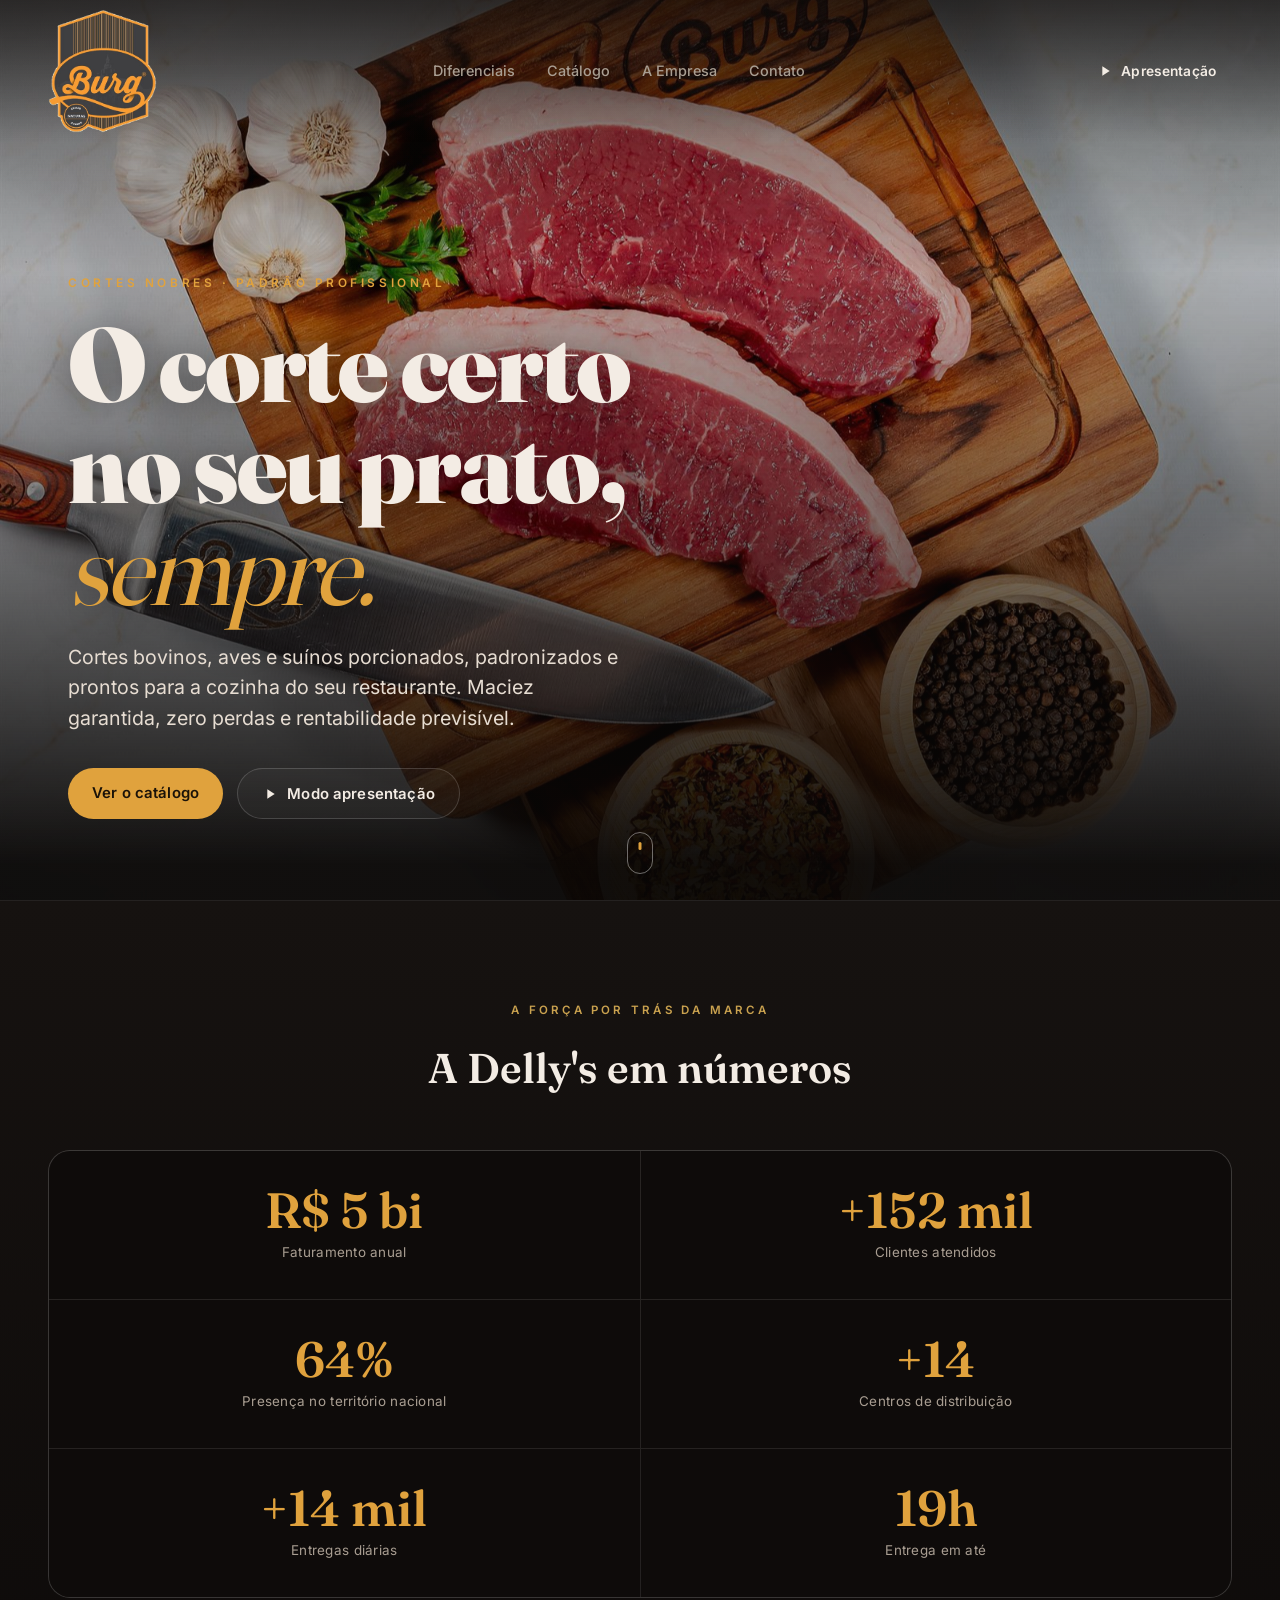
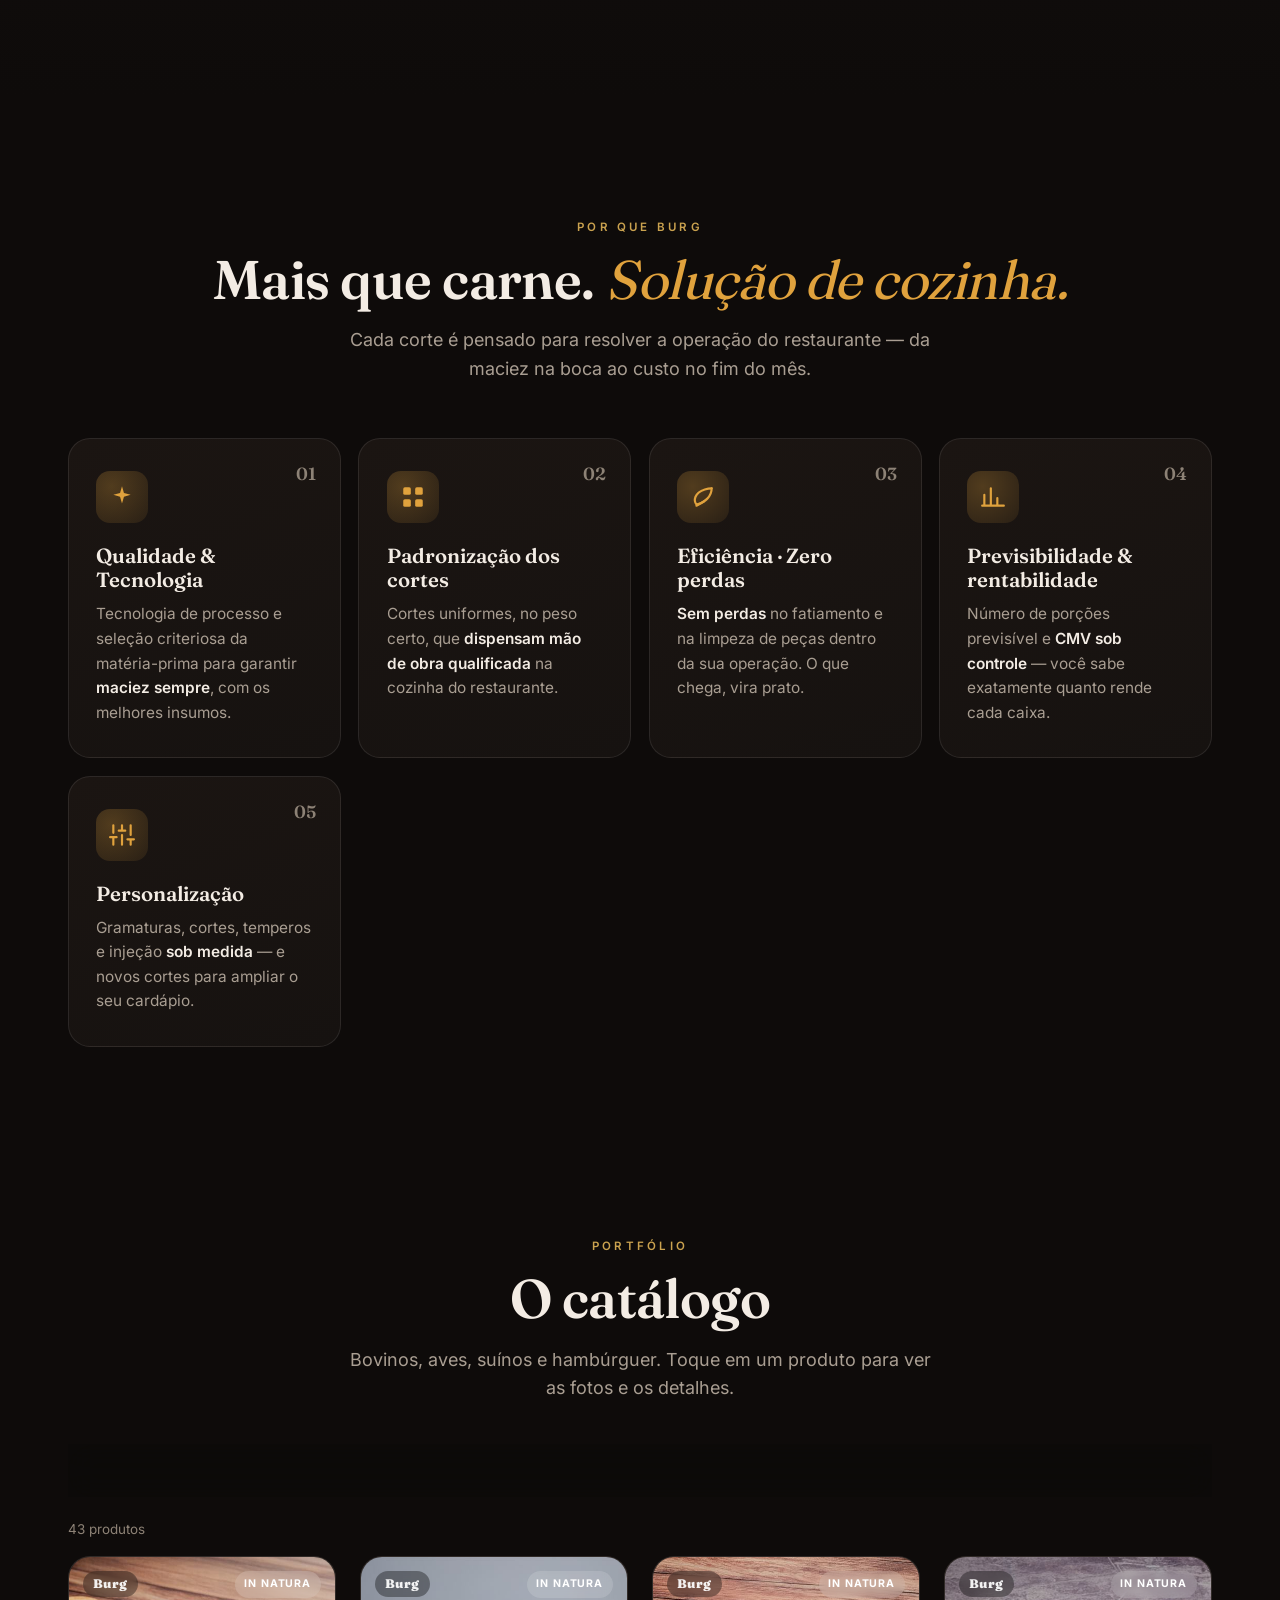
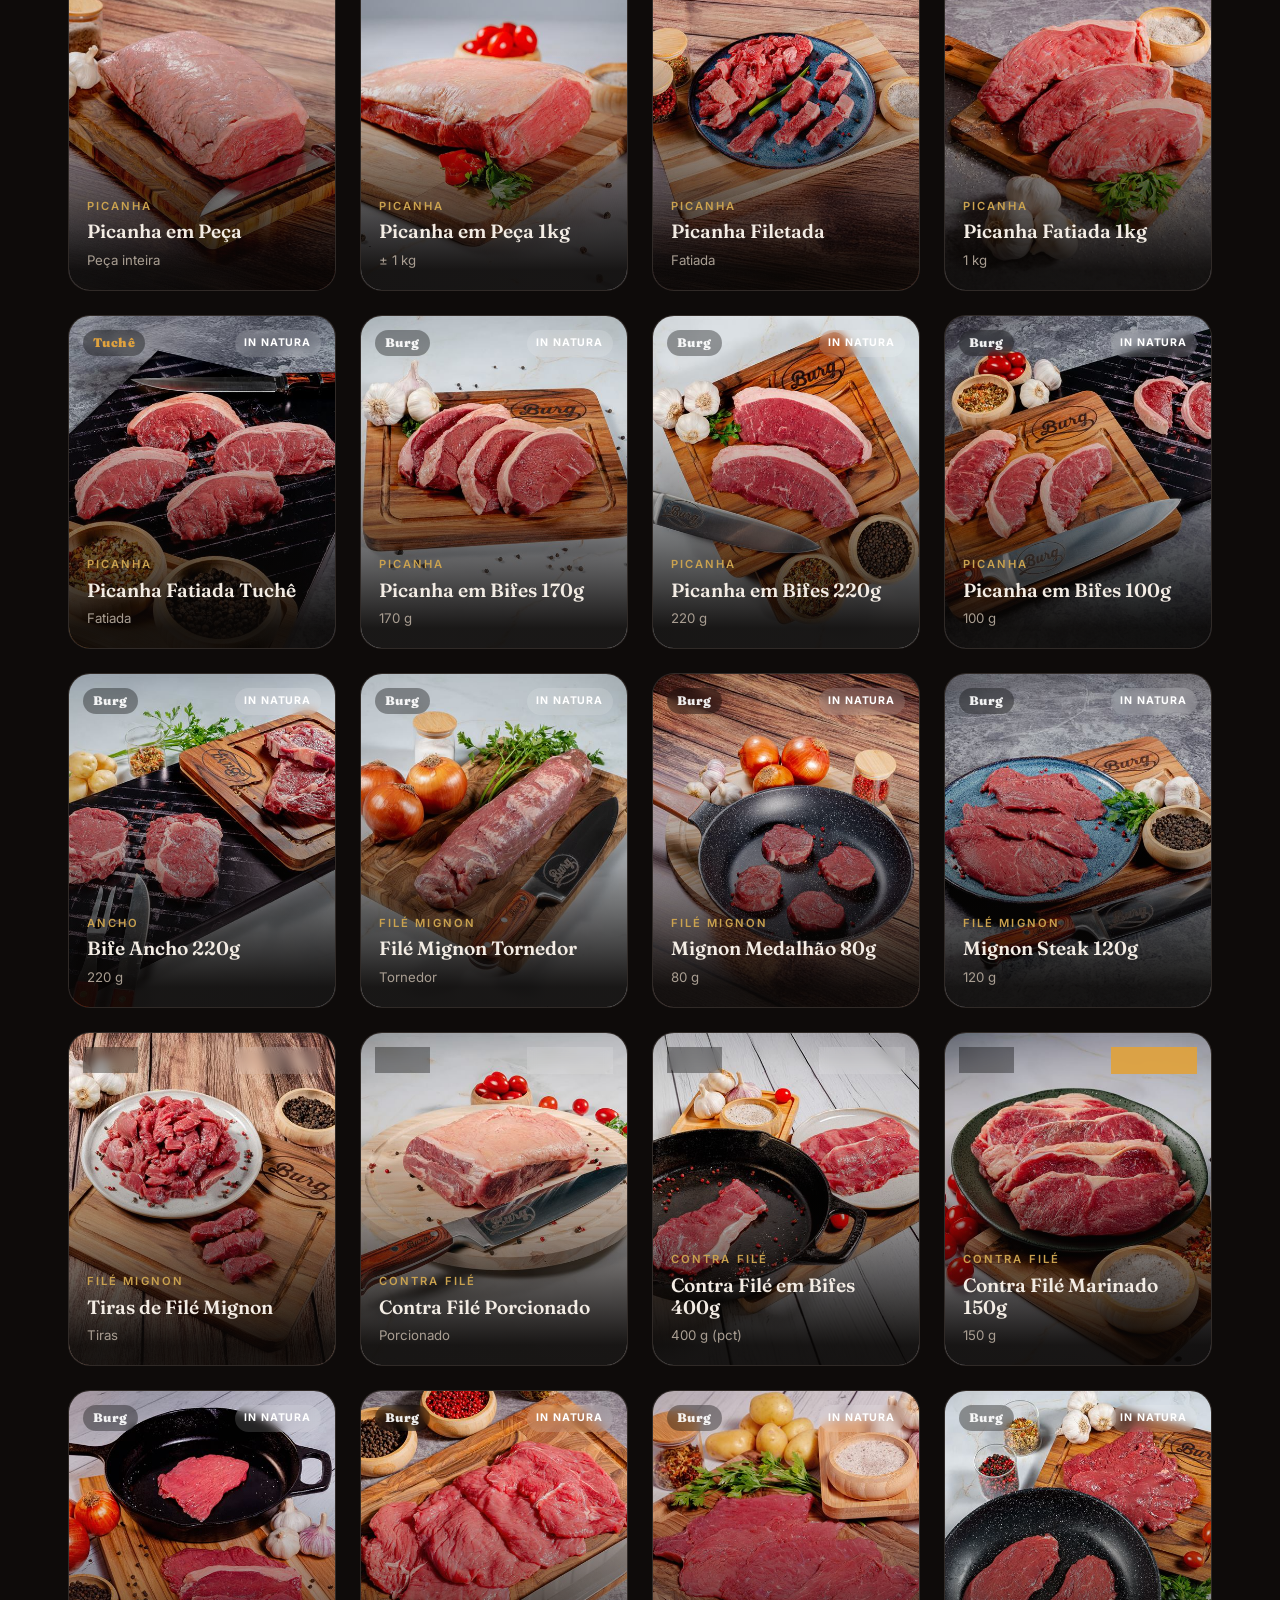
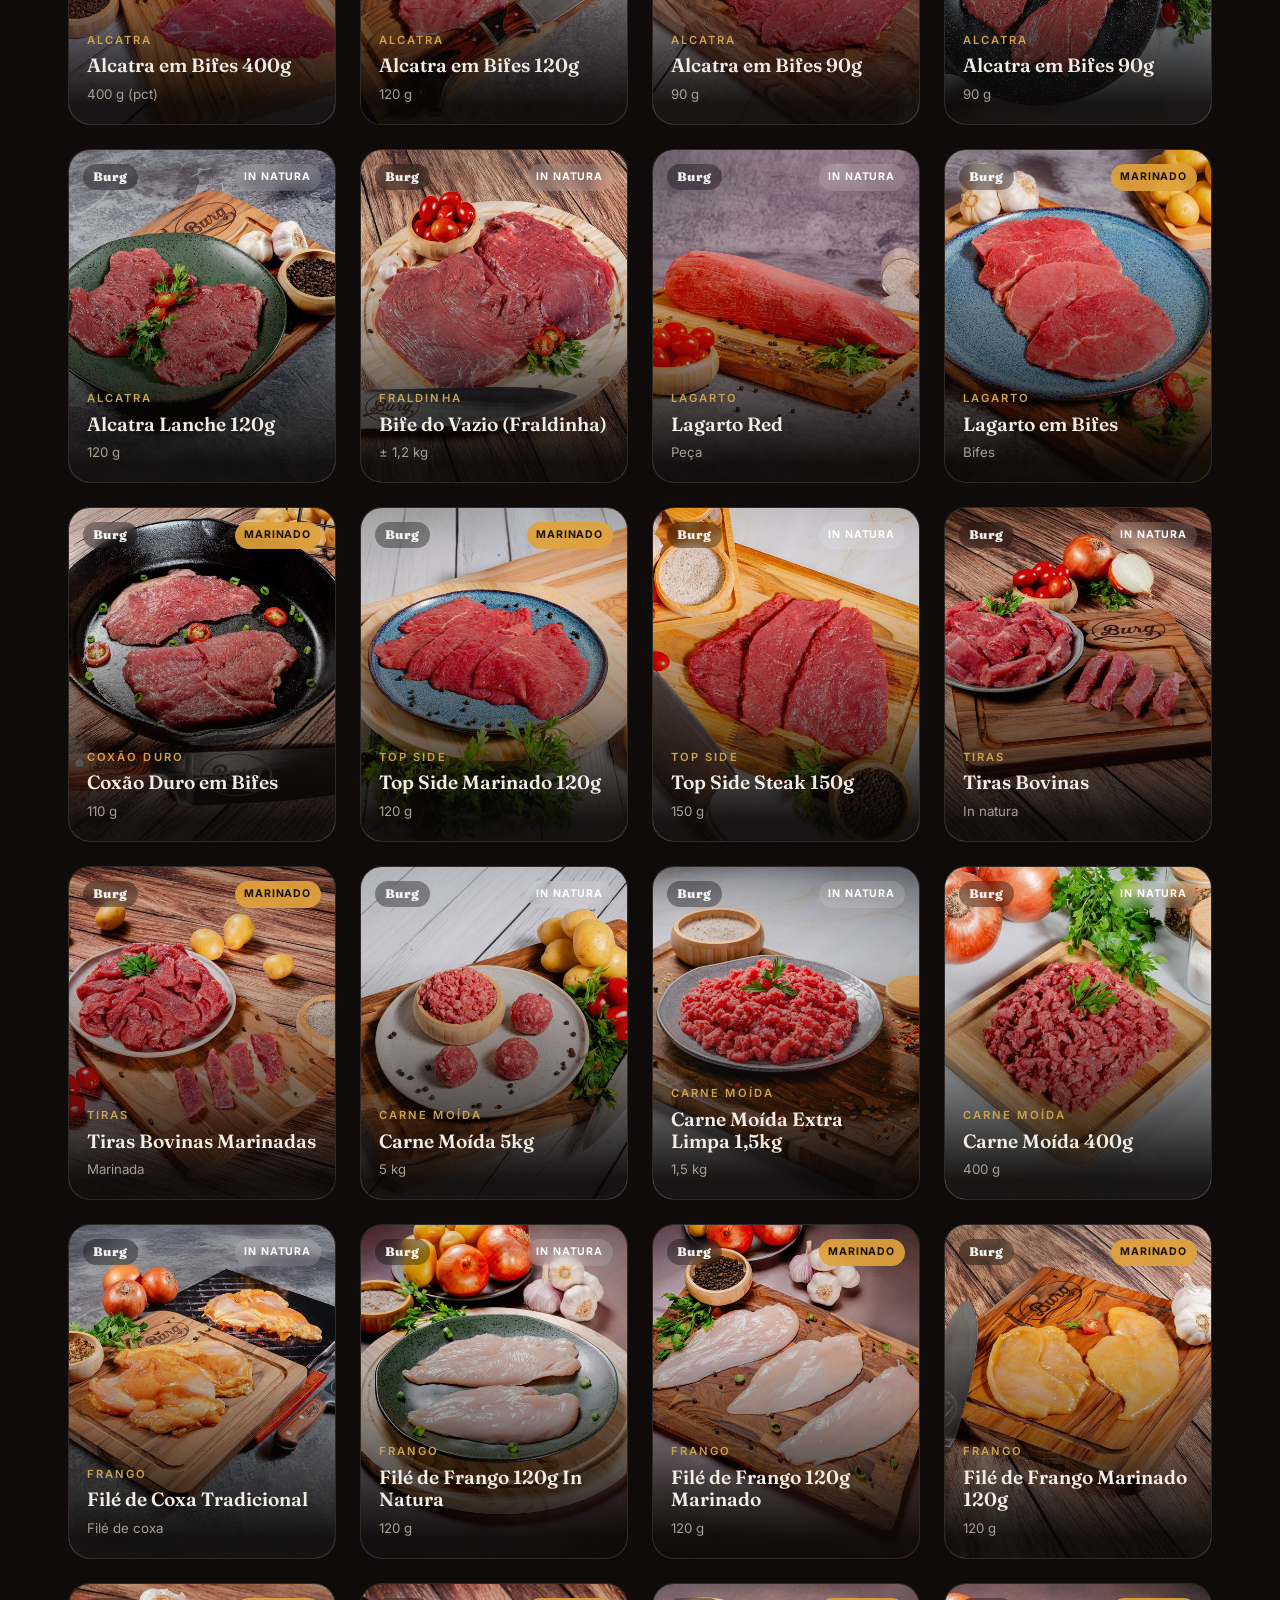
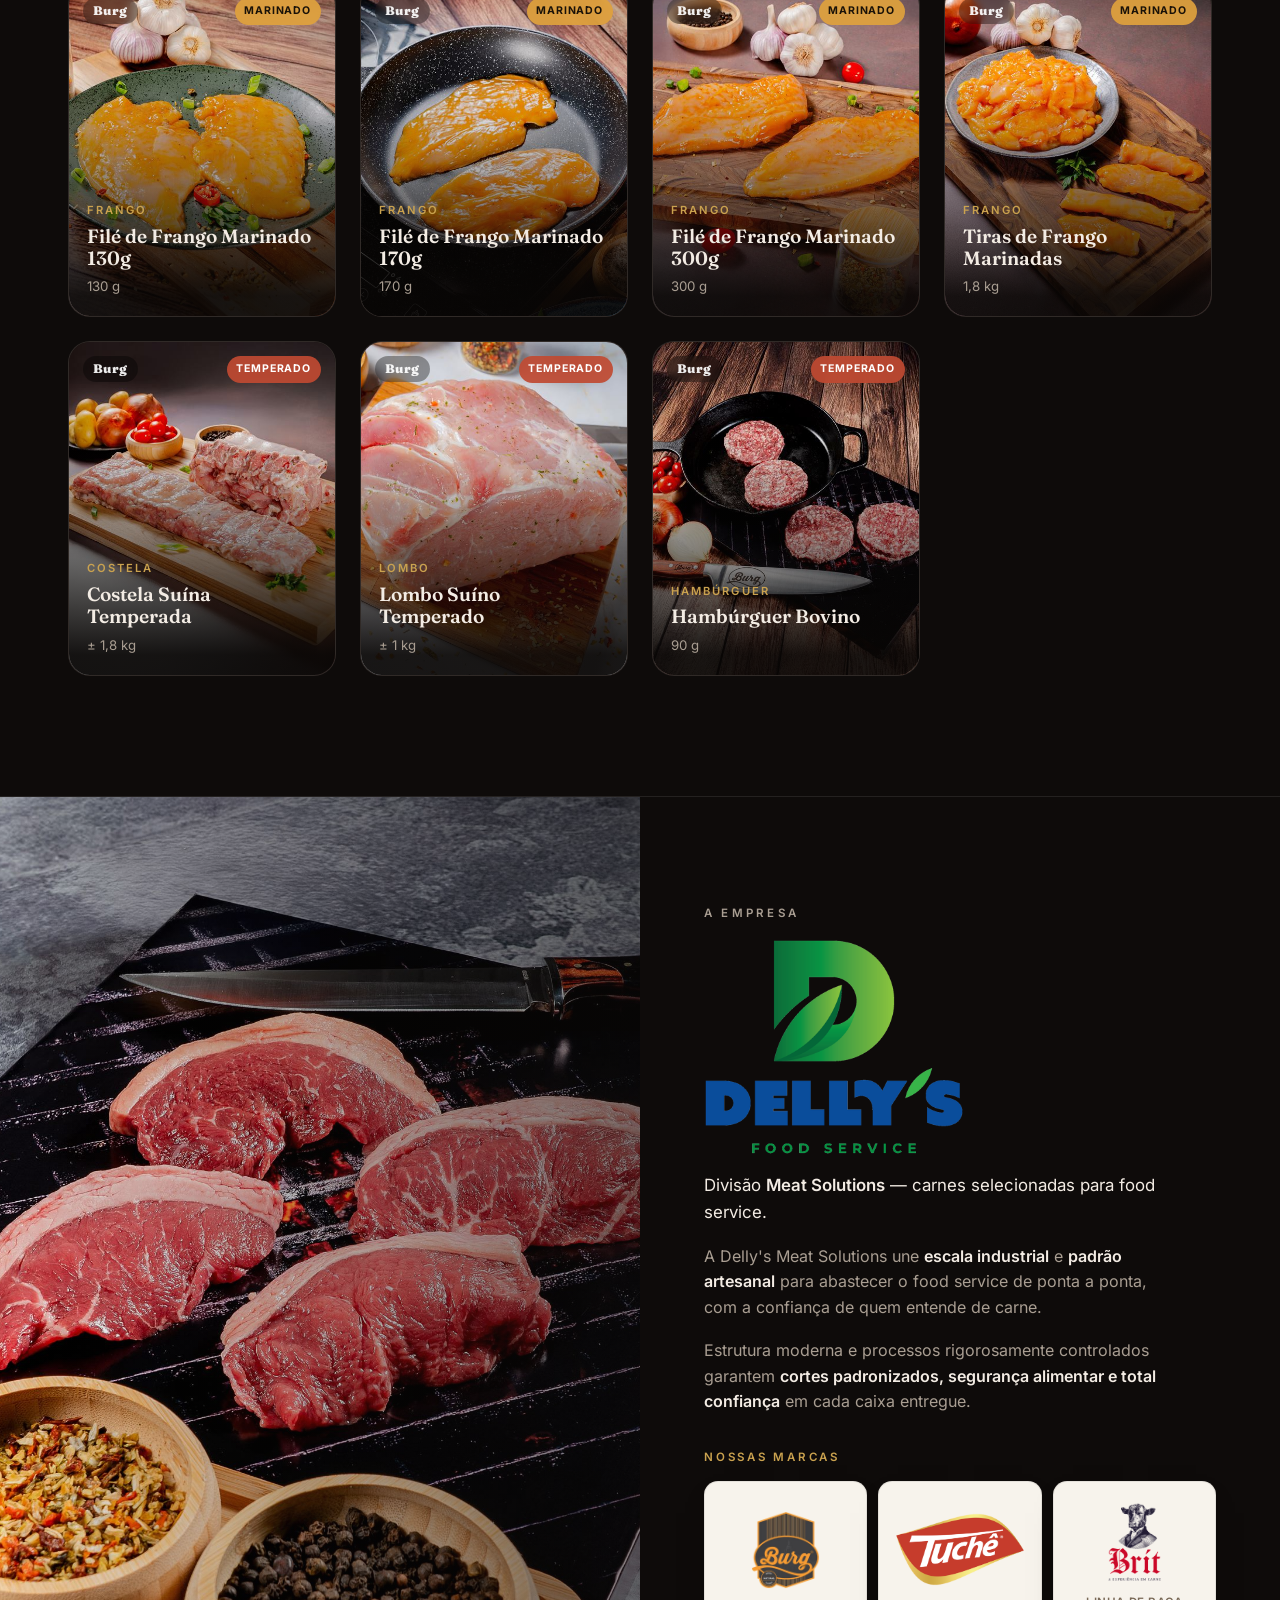
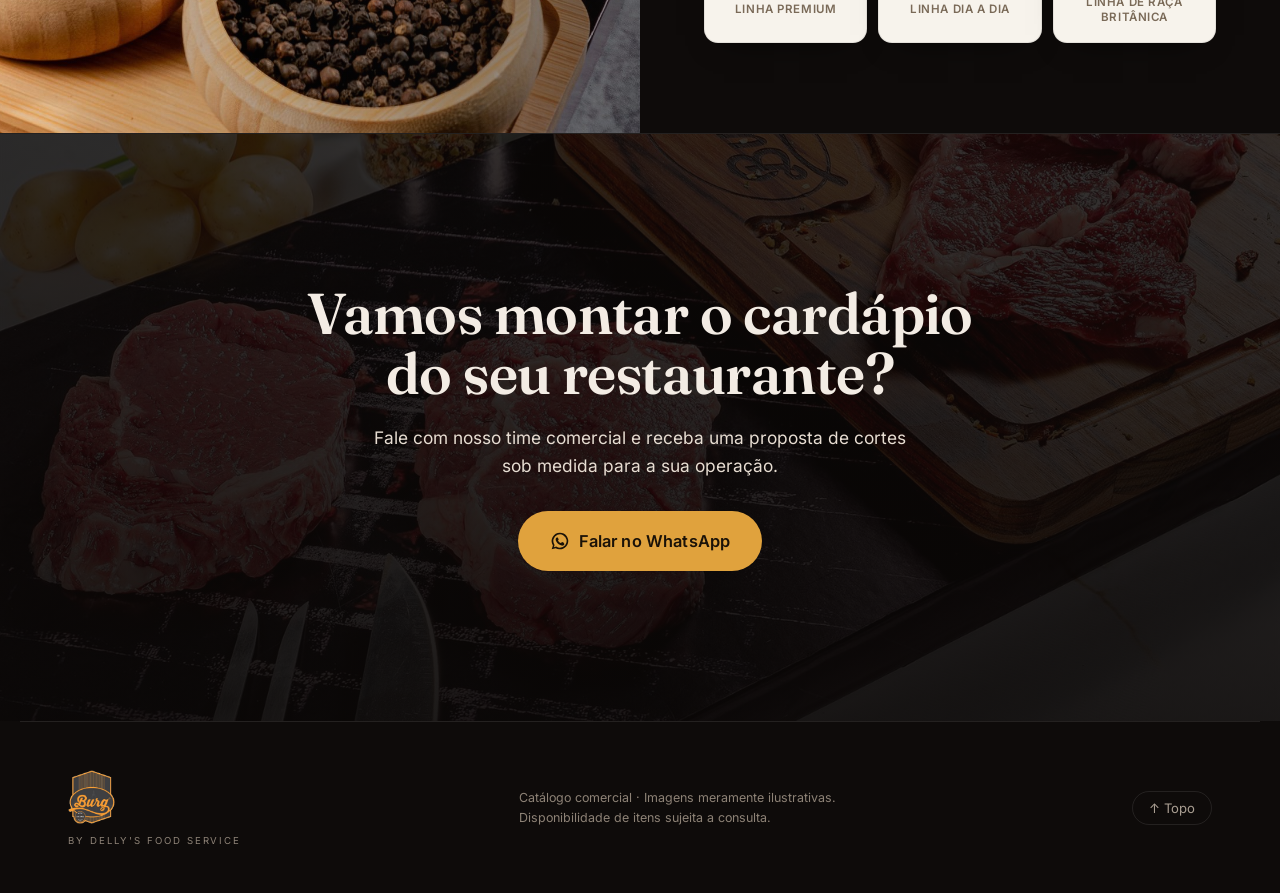
==== commit cefdb29e: "SEO: dados estruturados (JSON-LD), sitemap, robots.txt e metadados - JSON-LD Organization + WebSite " ====
--- a/site/index.html
+++ b/site/index.html
@@ -5,7 +5,10 @@
 <meta name="viewport" content="width=device-width, initial-scale=1.0, viewport-fit=cover" />
 <meta name="theme-color" content="#0e0b0a" />
 <title>Burg · Cortes nobres para food service — Delly's Meat Solutions</title>
-<meta name="description" content="Catálogo de cortes premium Burg: bovinos, frango, suínos e hambúrguer porcionados e padronizados para food service. Maciez garantida, zero perdas e rentabilidade. Por Delly's Meat Solutions." />
+<meta name="description" content="Cortes bovinos, frango e suínos porcionados e padronizados para food service — restaurantes, churrascarias e hamburguerias. Maciez, zero perdas e rentabilidade. Catálogo Burg, por Delly's Meat Solutions." />
+<meta name="keywords" content="cortes bovinos food service, carne para restaurante, picanha porcionada, fornecedor de carnes, carne para churrascaria, hambúrguer artesanal, cortes padronizados, frango marinado food service, suínos temperados, carne para hamburgueria, Burg, Tuchê, Brit, Delly's Meat Solutions" />
+<meta name="robots" content="index, follow, max-image-preview:large, max-snippet:-1" />
+<meta name="author" content="Delly's Meat Solutions" />
 <link rel="icon" href="assets/favicon.svg" type="image/svg+xml" />
 <link rel="apple-touch-icon" href="assets/apple-touch-icon.png" />
 <meta property="og:type" content="website" />
@@ -16,11 +19,54 @@
 <meta property="og:image" content="https://lufr14-blip.github.io/burg-catalogo/assets/img/large/881177-picanha-burg-220g-2.jpg" />
 <meta property="og:site_name" content="Delly's Meat Solutions" />
 <meta property="og:locale" content="pt_BR" />
+<meta property="og:image:alt" content="Filés de picanha Burg na tábua de madeira" />
 <meta name="twitter:card" content="summary_large_image" />
+<meta name="twitter:title" content="Burg · Cortes nobres para food service" />
+<meta name="twitter:description" content="Cortes bovinos, aves e suínos porcionados para restaurantes, churrascarias e hamburguerias." />
+<meta name="twitter:image" content="https://lufr14-blip.github.io/burg-catalogo/assets/img/large/881177-picanha-burg-220g-2.jpg" />
 <link rel="preload" as="image" href="assets/img/large/881177-picanha-burg-220g-2.jpg" fetchpriority="high" />
 <link rel="preload" href="assets/fonts/Fraunces-900.woff2" as="font" type="font/woff2" crossorigin />
 <link rel="preload" href="assets/fonts/Inter-400.woff2" as="font" type="font/woff2" crossorigin />
 <link rel="stylesheet" href="assets/css/styles.css" />
+<script type="application/ld+json">
+{
+  "@context": "https://schema.org",
+  "@graph": [
+    {
+      "@type": "Organization",
+      "@id": "https://lufr14-blip.github.io/burg-catalogo/#org",
+      "name": "Delly's Meat Solutions",
+      "alternateName": "Burg",
+      "url": "https://lufr14-blip.github.io/burg-catalogo/",
+      "logo": "https://lufr14-blip.github.io/burg-catalogo/assets/img/brand/dellys.png",
+      "image": "https://lufr14-blip.github.io/burg-catalogo/assets/img/large/881177-picanha-burg-220g-2.jpg",
+      "description": "Cortes bovinos, aves e suínos porcionados e padronizados para food service. Maciez garantida, zero perdas e rentabilidade. Marcas Burg (premium), Tuchê (dia a dia) e Brit (raça britânica).",
+      "slogan": "O corte certo no seu prato, sempre.",
+      "areaServed": { "@type": "Country", "name": "Brasil" },
+      "knowsLanguage": "pt-BR",
+      "contactPoint": {
+        "@type": "ContactPoint",
+        "contactType": "sales",
+        "telephone": "+5511952340007",
+        "availableLanguage": ["Portuguese"]
+      },
+      "brand": [
+        { "@type": "Brand", "name": "Burg", "description": "Linha premium de cortes porcionados" },
+        { "@type": "Brand", "name": "Tuchê", "description": "Linha dia a dia" },
+        { "@type": "Brand", "name": "Brit", "description": "Linha de raça britânica" }
+      ]
+    },
+    {
+      "@type": "WebSite",
+      "@id": "https://lufr14-blip.github.io/burg-catalogo/#website",
+      "name": "Catálogo Burg — Delly's Meat Solutions",
+      "url": "https://lufr14-blip.github.io/burg-catalogo/",
+      "inLanguage": "pt-BR",
+      "publisher": { "@id": "https://lufr14-blip.github.io/burg-catalogo/#org" }
+    }
+  ]
+}
+</script>
 </head>
 <body>
 
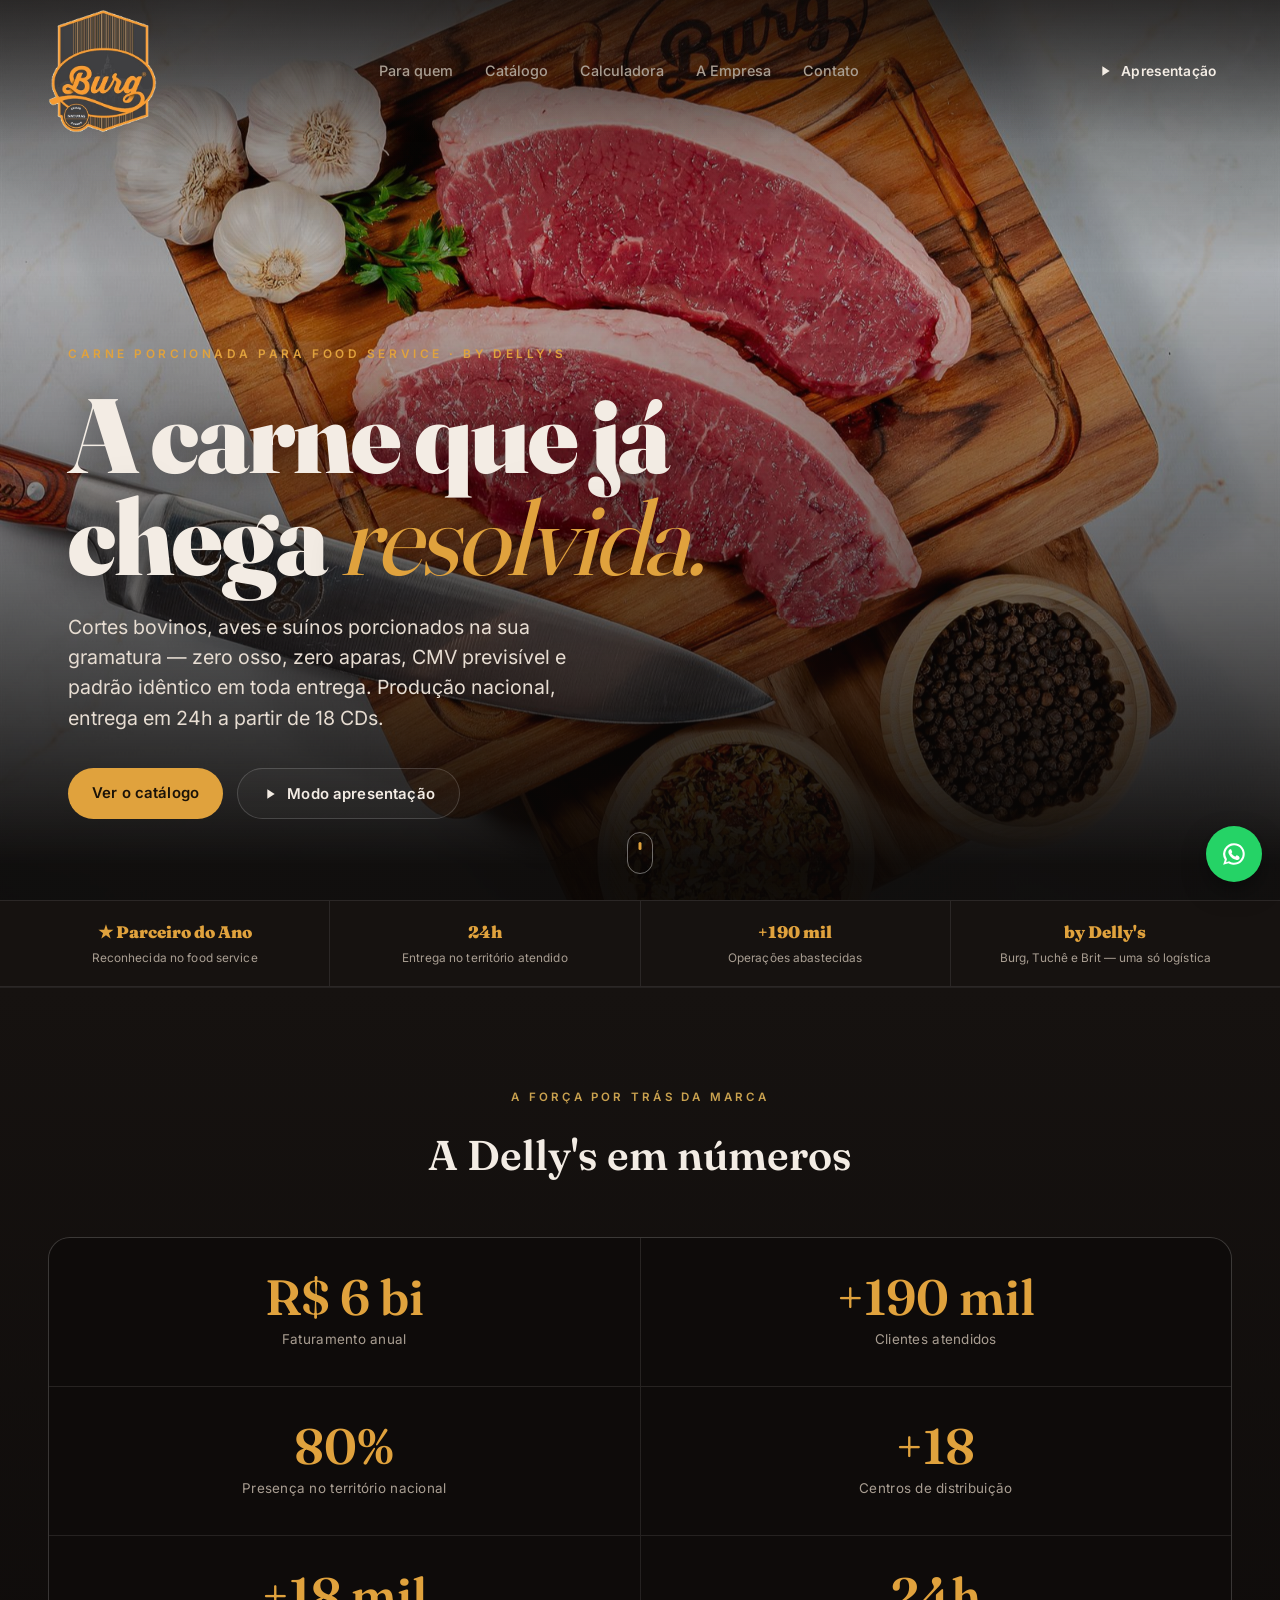
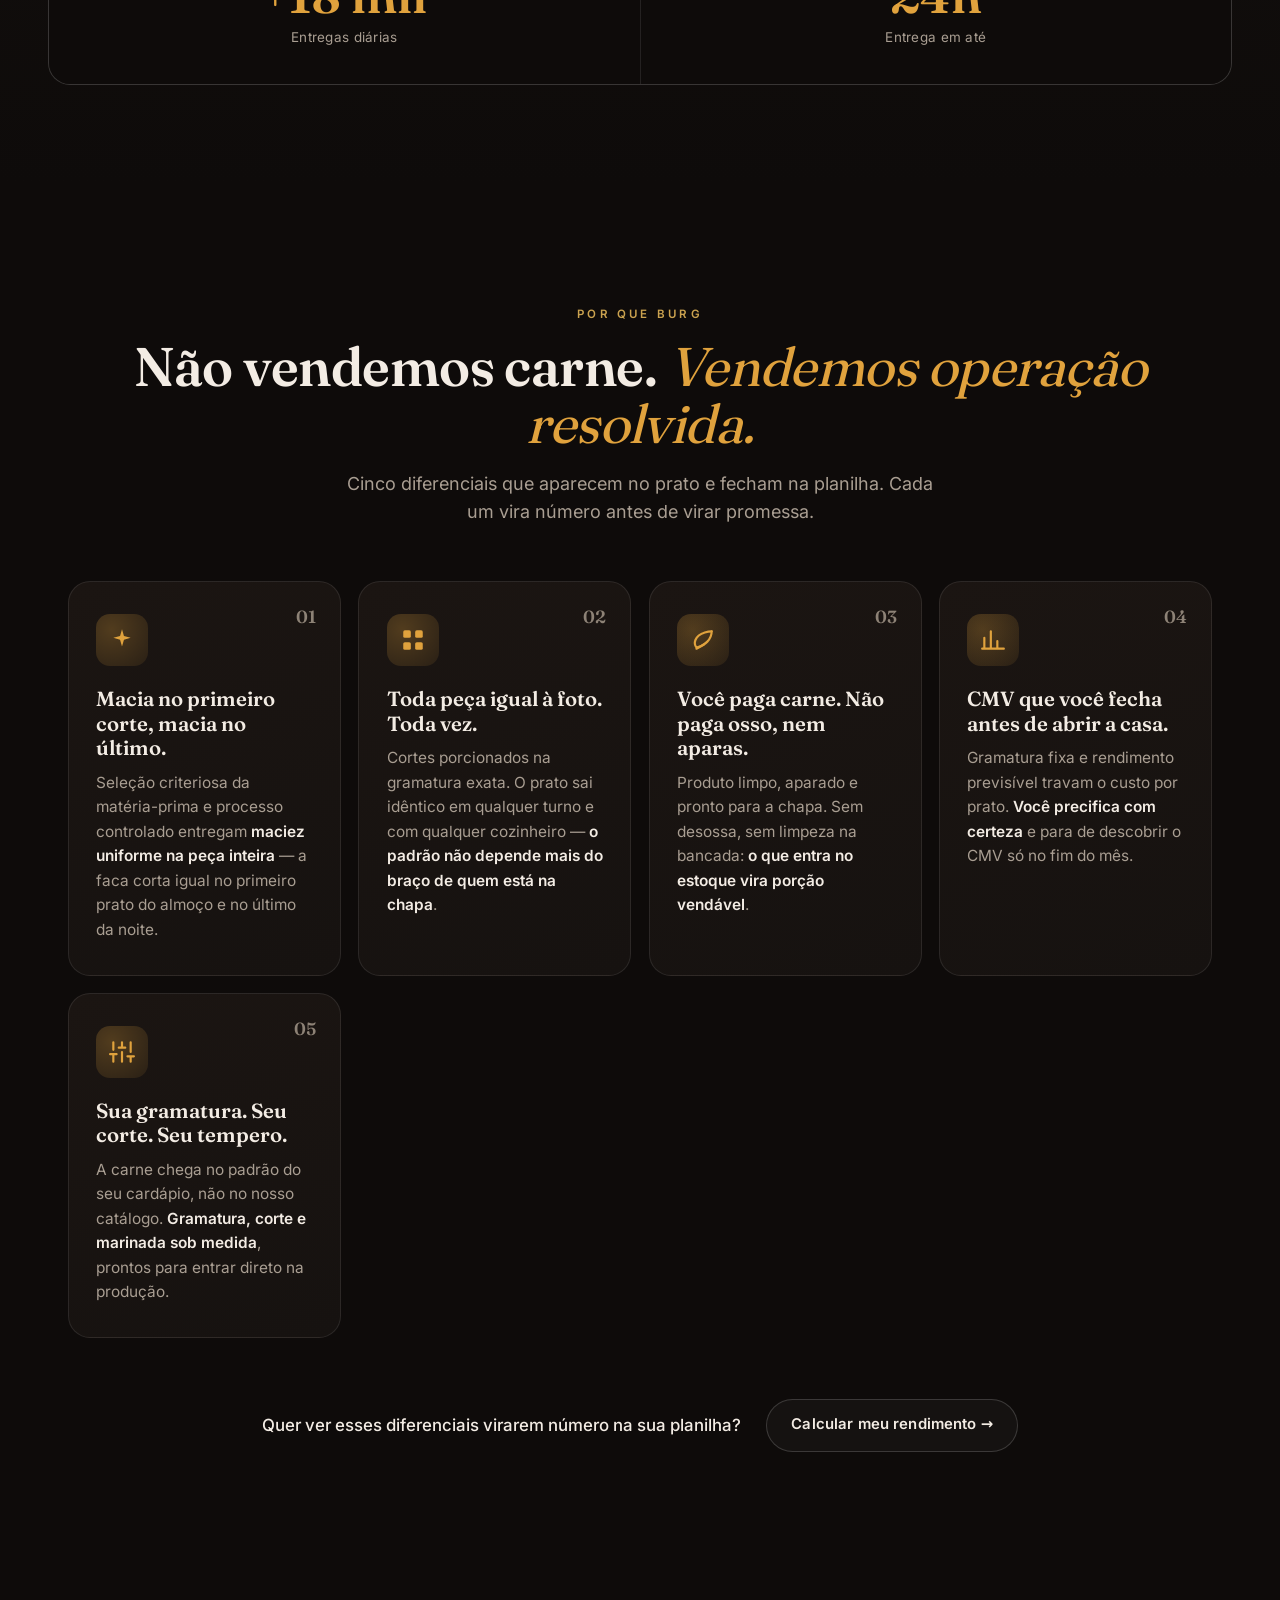
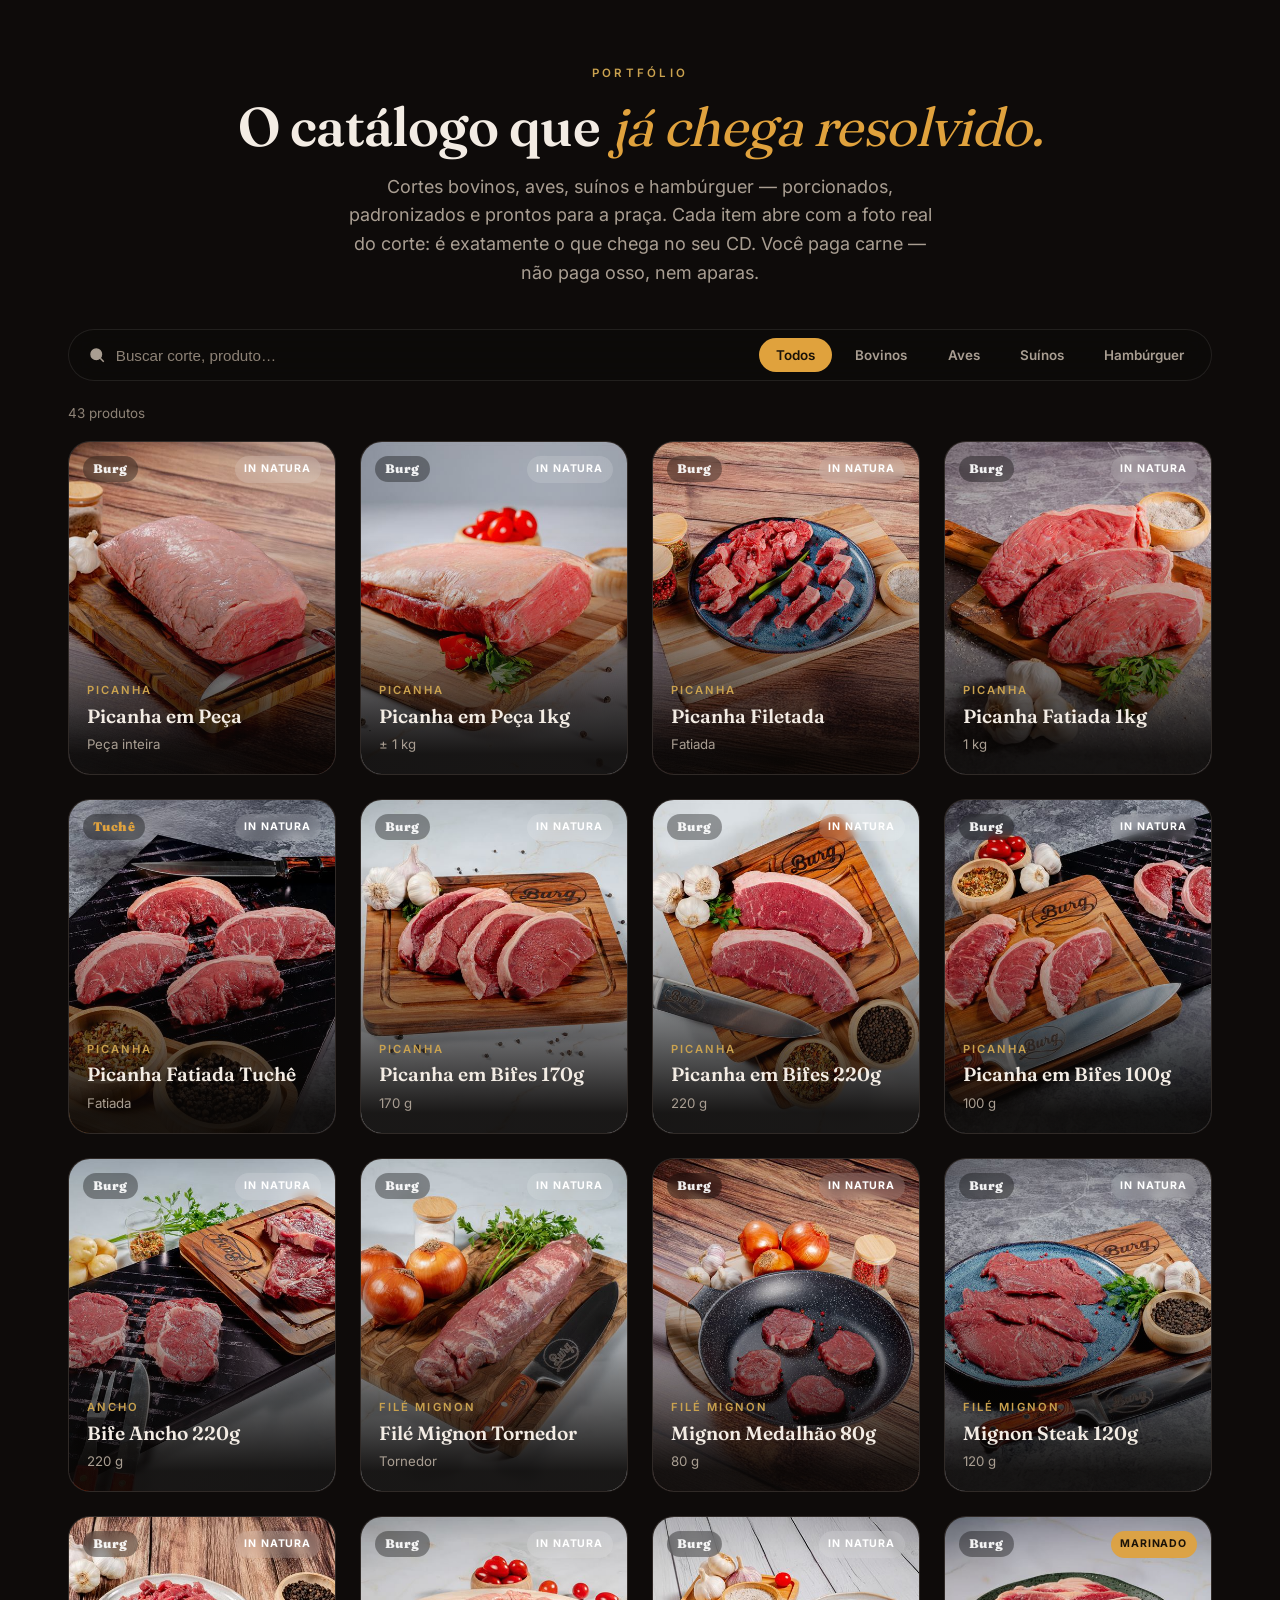
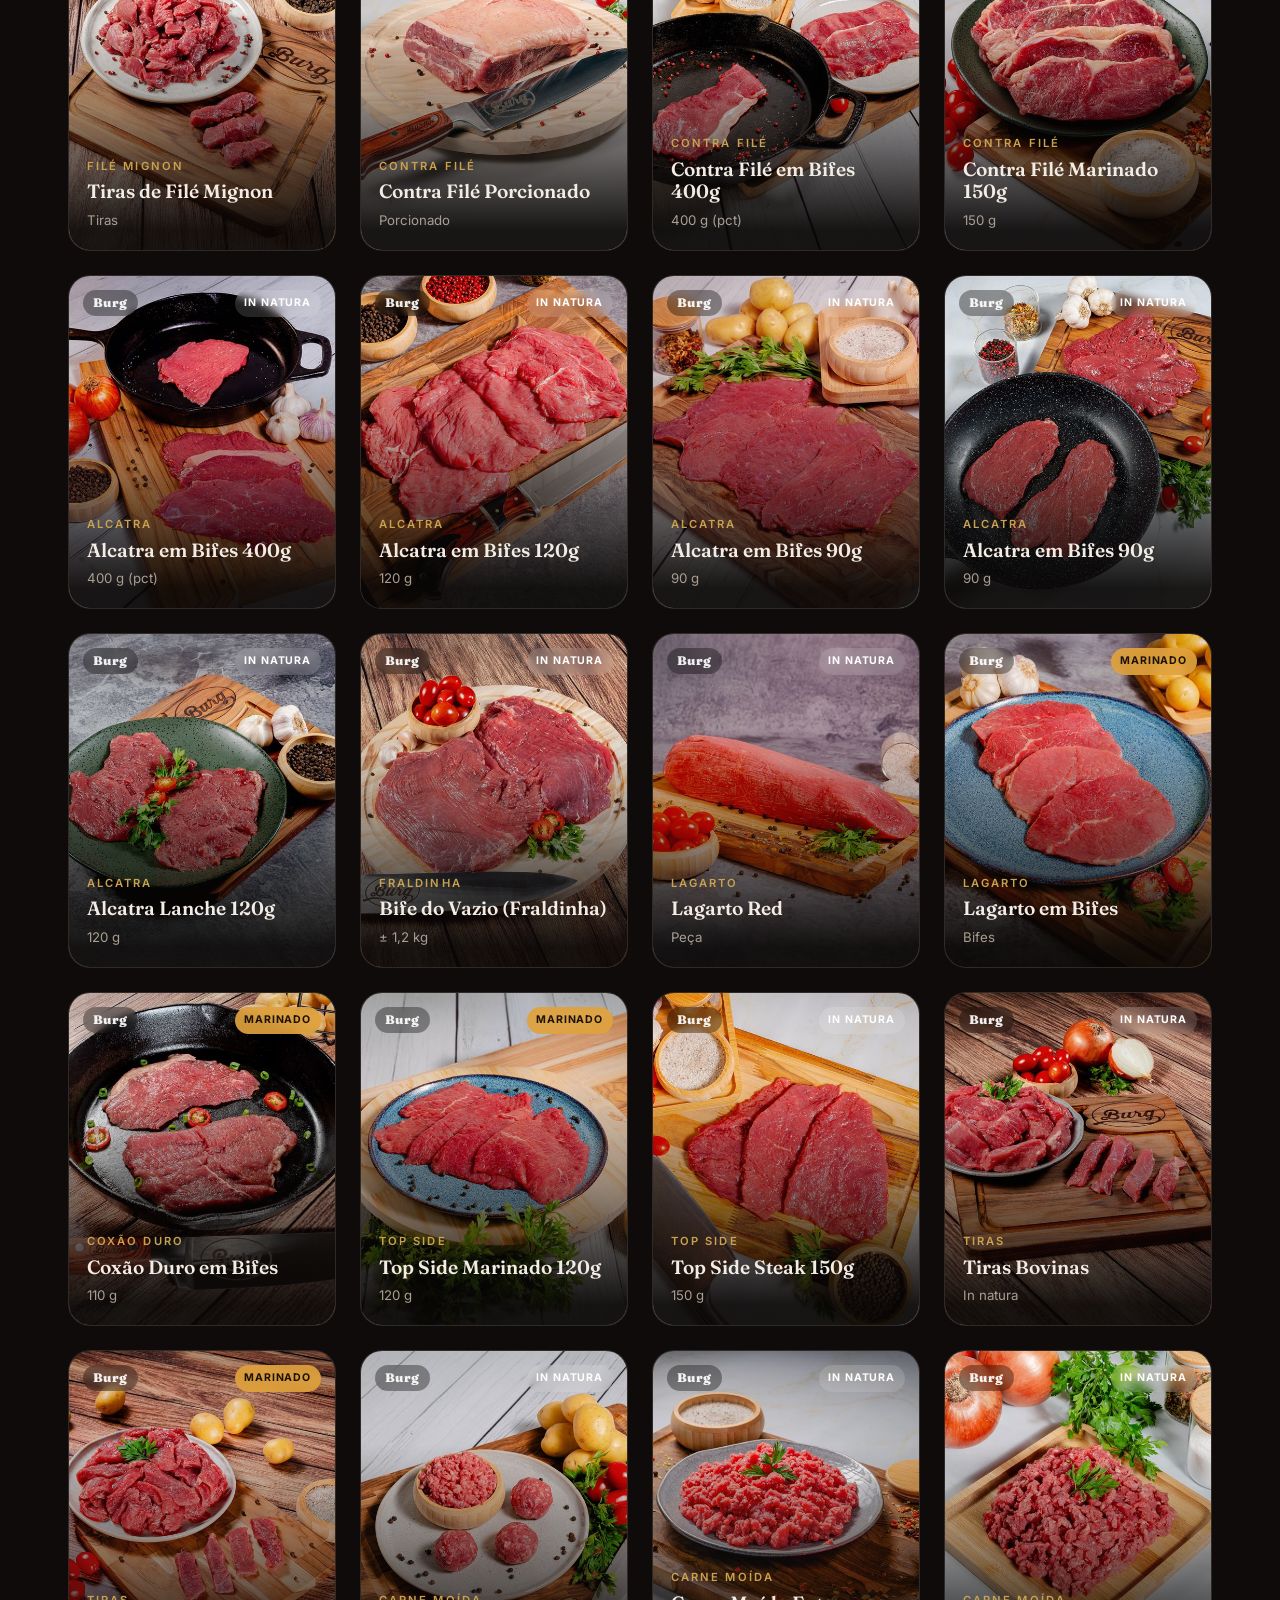
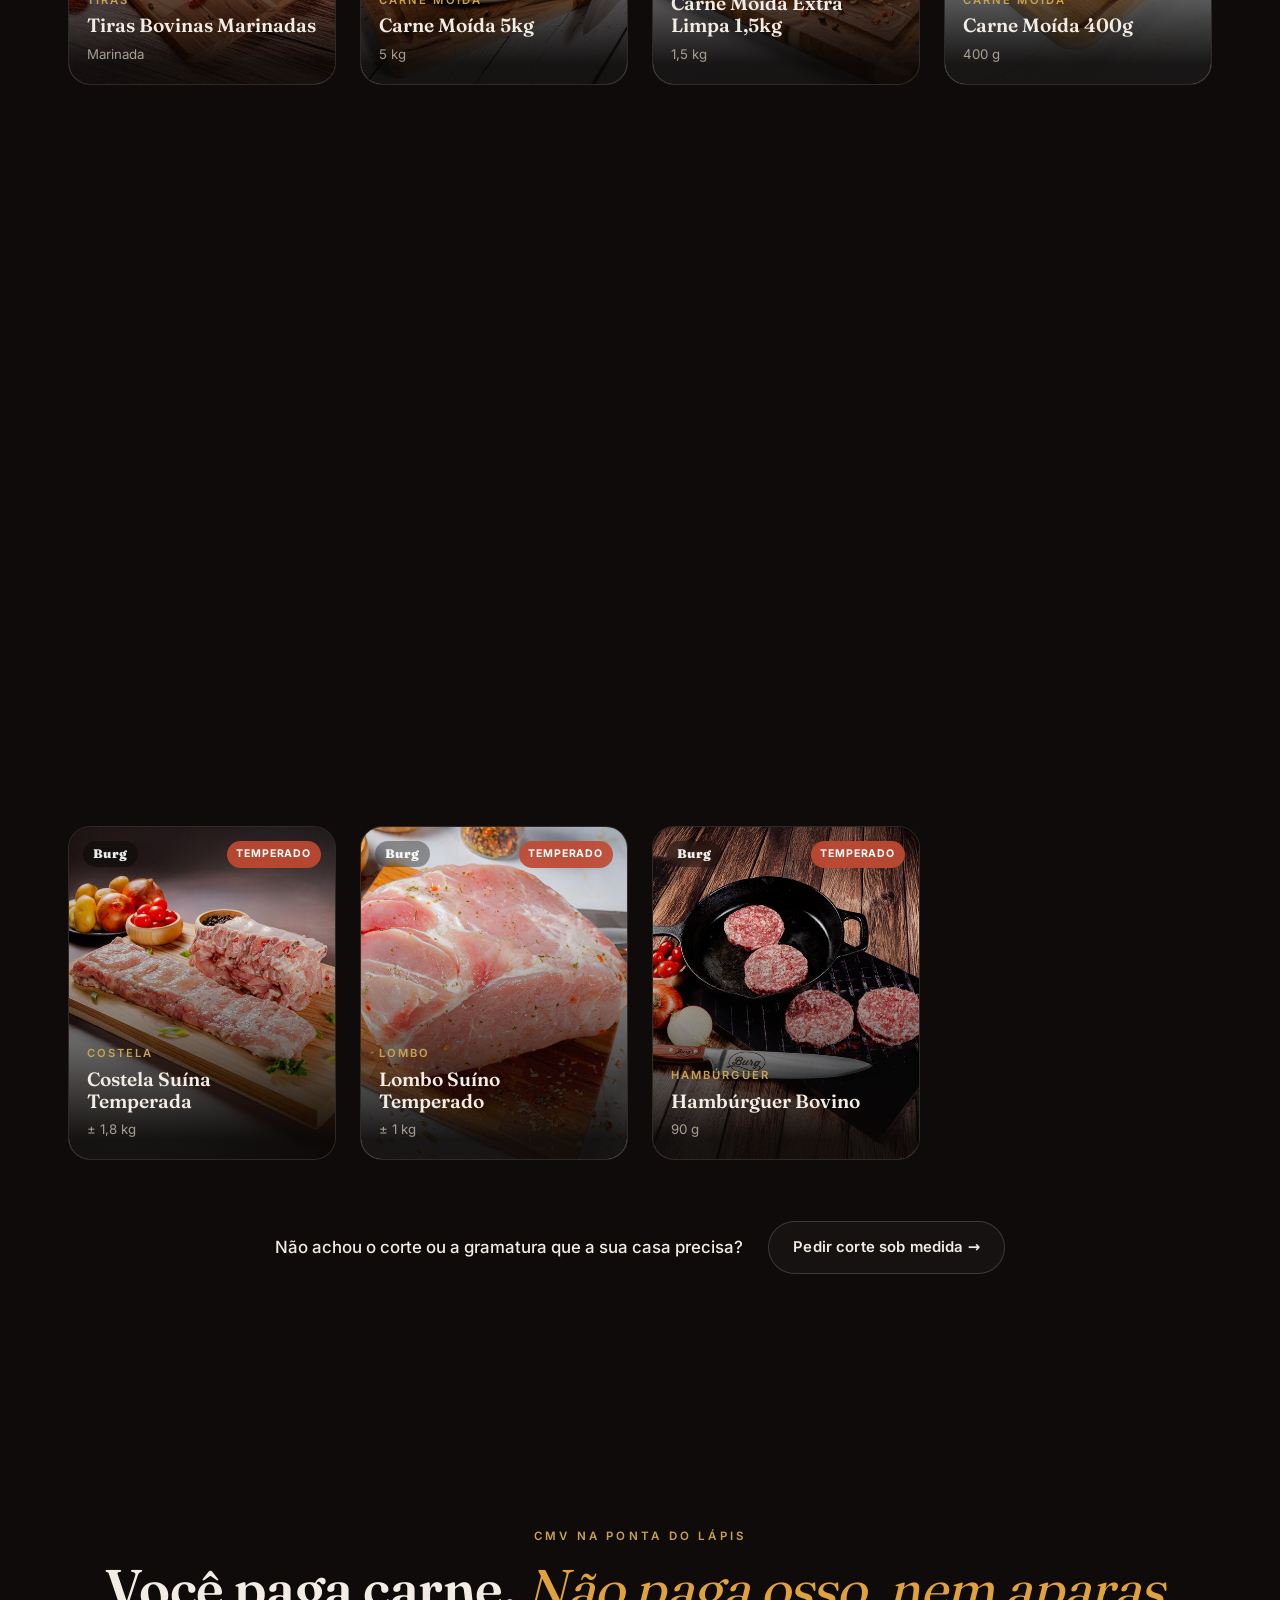
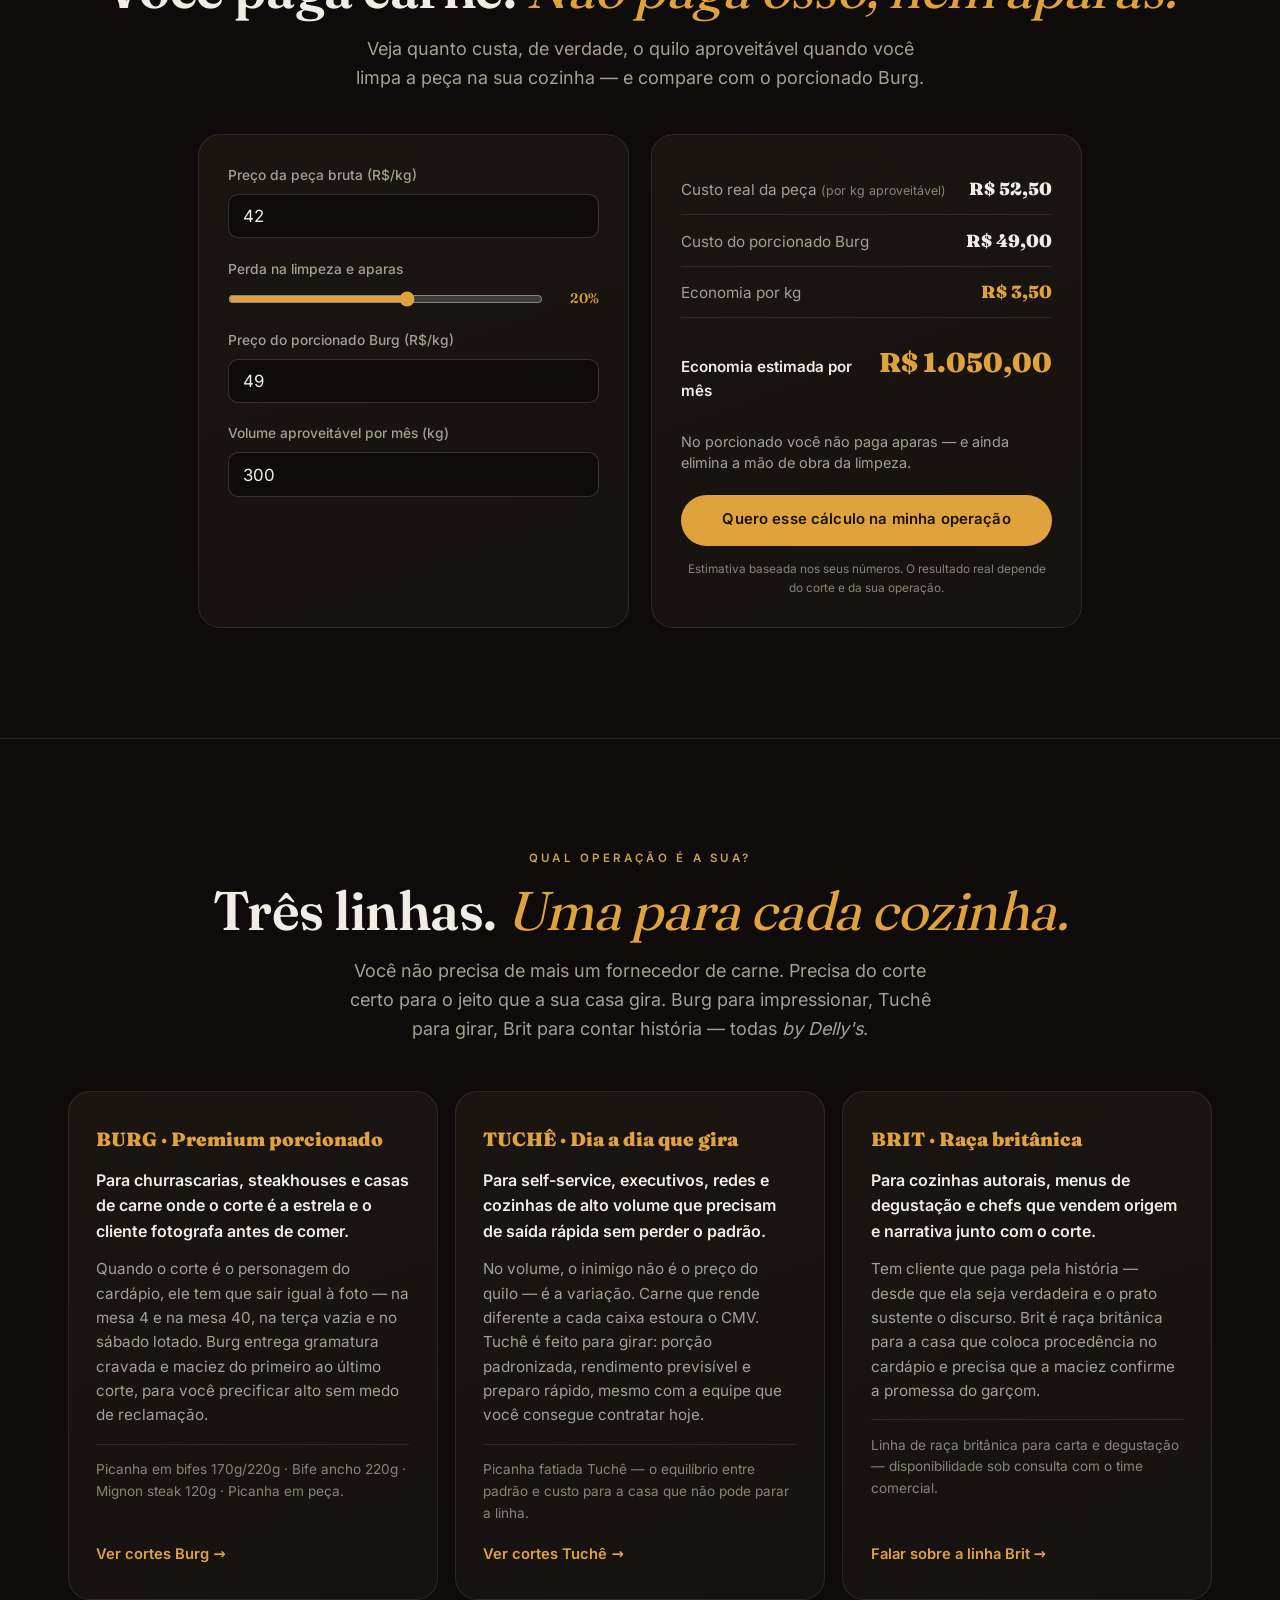
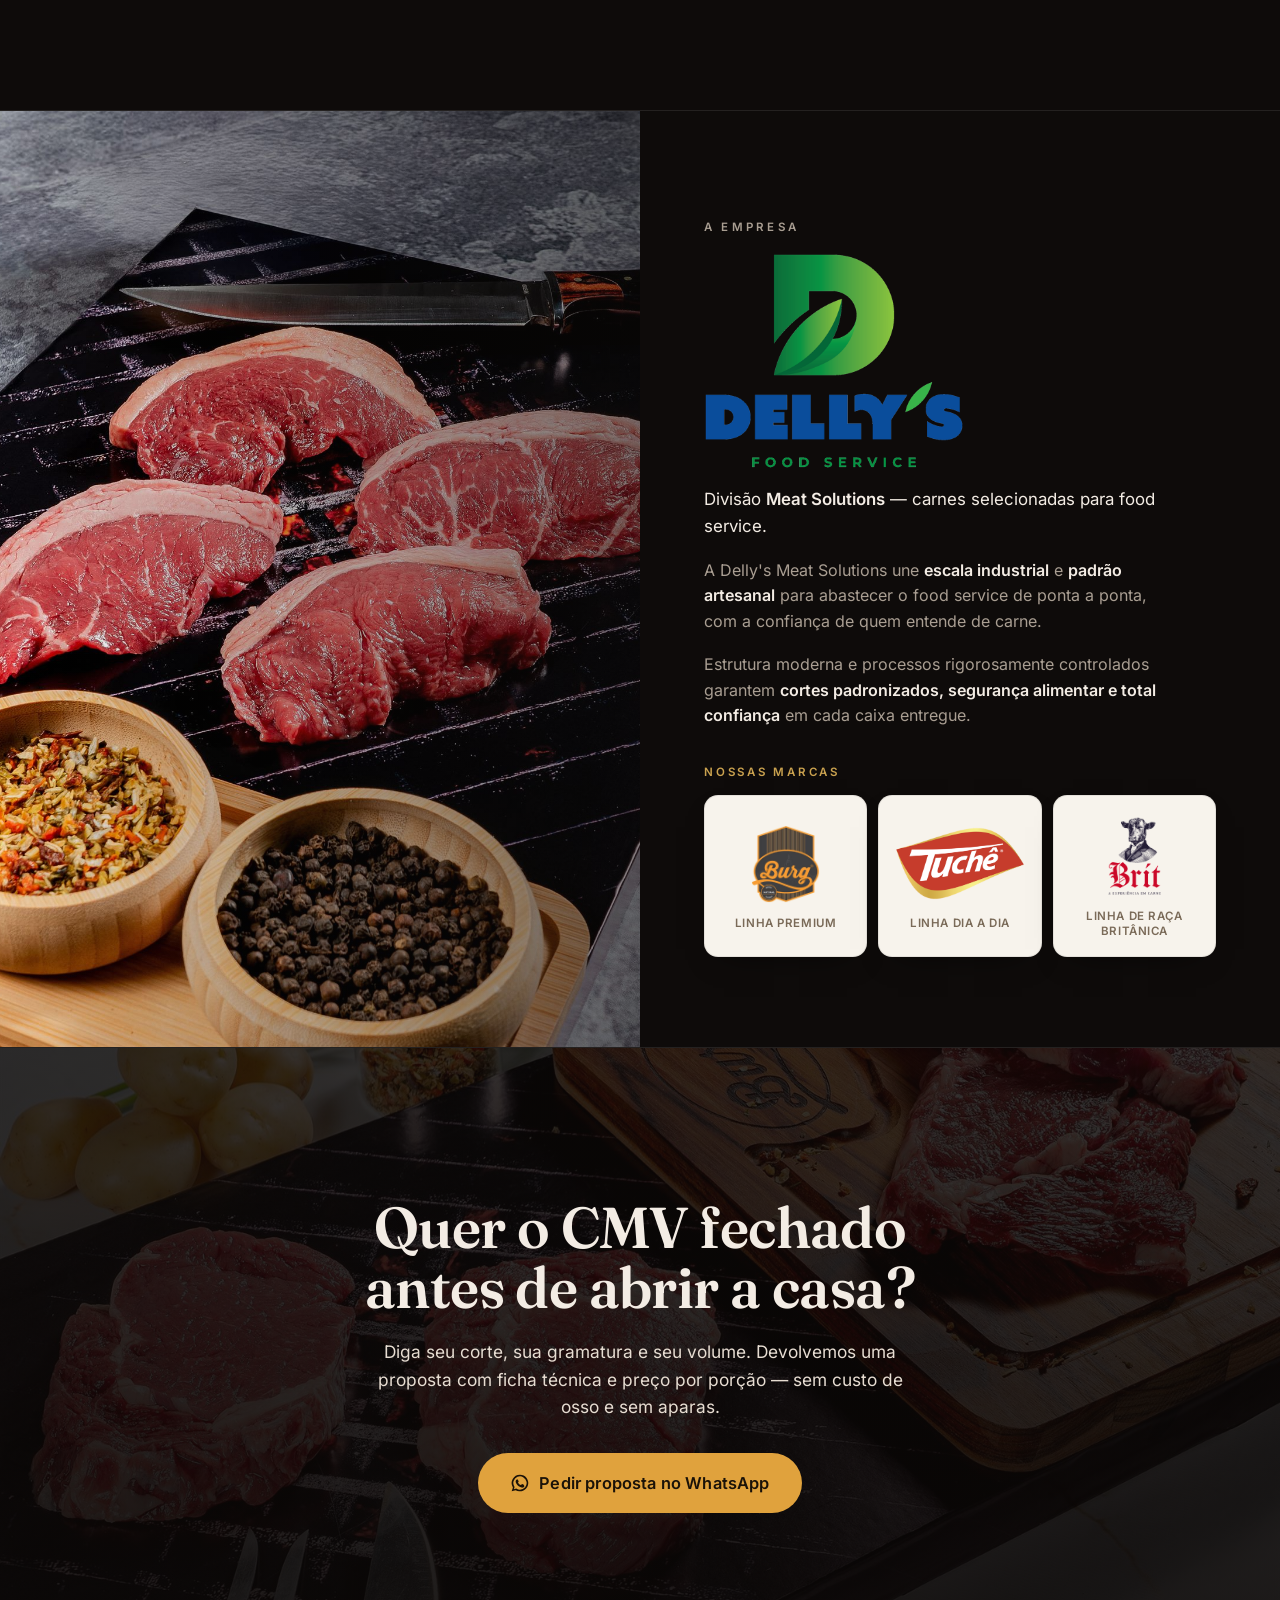
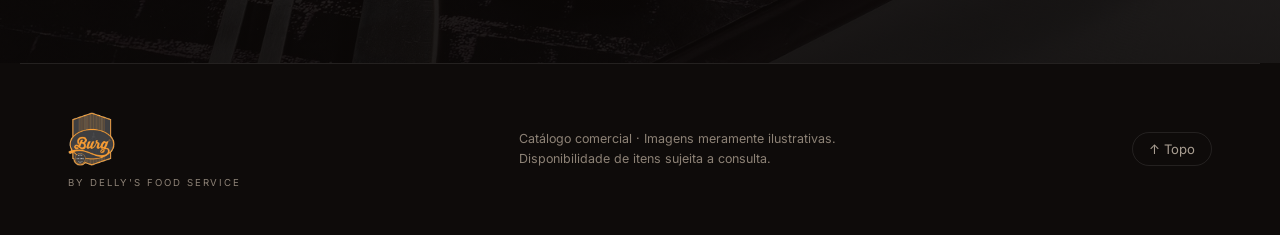
==== commit 9fc7fa4c: "Home mais vendedora: posicionamento de solucao + calculadora de CMV - Hero: "A carne que ja chega re" ====
--- a/site/index.html
+++ b/site/index.html
@@ -76,8 +76,9 @@
     <img class="brand__logo" src="assets/img/brand/burg.png" alt="Burg" />
   </a>
   <nav class="nav" aria-label="Navegação principal">
-    <a href="#diferenciais">Diferenciais</a>
+    <a href="#paraquem">Para quem</a>
     <a href="#catalogo">Catálogo</a>
+    <a href="#calculadora">Calculadora</a>
     <a href="#empresa">A Empresa</a>
     <a href="#contato">Contato</a>
   </nav>
@@ -99,9 +100,9 @@
     <div class="hero__bg" id="hero-bg"></div>
     <div class="hero__scrim"></div>
     <div class="hero__inner">
-      <p class="hero__eyebrow">Cortes nobres · Padrão profissional</p>
-      <h1 class="hero__title">O corte certo<br>no seu prato,<br><em>sempre.</em></h1>
-      <p class="hero__lead">Cortes bovinos, aves e suínos porcionados, padronizados e prontos para a cozinha do seu restaurante. Maciez garantida, zero perdas e rentabilidade previsível.</p>
+      <p class="hero__eyebrow">Carne porcionada para food service · by Delly's</p>
+      <h1 class="hero__title">A carne que já<br>chega <em>resolvida.</em></h1>
+      <p class="hero__lead">Cortes bovinos, aves e suínos porcionados na sua gramatura — zero osso, zero aparas, CMV previsível e padrão idêntico em toda entrega. Produção nacional, entrega em 24h a partir de 18 CDs.</p>
       <div class="hero__cta">
         <a href="#catalogo" class="btn btn--solid">Ver o catálogo</a>
         <button class="btn btn--line" id="btn-present-2" type="button">
@@ -111,6 +112,16 @@
       </div>
     </div>
     <a href="#numeros" class="hero__scroll" aria-label="Rolar para baixo"><span></span></a>
+  </section>
+
+  <!-- ░░ FAIXA DE CONFIANÇA ░░ -->
+  <section class="trustbar" aria-label="Reconhecimento e credenciais">
+    <ul class="trustbar__items">
+      <li class="trustbar__item"><span class="trustbar__badge">★ Parceiro do Ano</span><span class="trustbar__txt">Reconhecida no food service</span></li>
+      <li class="trustbar__item"><span class="trustbar__badge">24h</span><span class="trustbar__txt">Entrega no território atendido</span></li>
+      <li class="trustbar__item"><span class="trustbar__badge">+190 mil</span><span class="trustbar__txt">Operações abastecidas</span></li>
+      <li class="trustbar__item"><span class="trustbar__badge">by Delly's</span><span class="trustbar__txt">Burg, Tuchê e Brit — uma só logística</span></li>
+    </ul>
   </section>
 
   <!-- ░░ NÚMEROS / CREDIBILIDADE ░░ -->
@@ -133,18 +144,22 @@
   <section class="diff" id="diferenciais">
     <div class="section-head">
       <p class="kicker">Por que Burg</p>
-      <h2 class="section-title">Mais que carne. <em>Solução de cozinha.</em></h2>
-      <p class="section-sub">Cada corte é pensado para resolver a operação do restaurante — da maciez na boca ao custo no fim do mês.</p>
+      <h2 class="section-title">Não vendemos carne. <em>Vendemos operação resolvida.</em></h2>
+      <p class="section-sub">Cinco diferenciais que aparecem no prato e fecham na planilha. Cada um vira número antes de virar promessa.</p>
     </div>
     <div class="diff__grid" id="diff-grid"><!-- JS --></div>
+    <div class="midcta reveal">
+      <p>Quer ver esses diferenciais virarem número na sua planilha?</p>
+      <a class="btn btn--line" href="#calculadora">Calcular meu rendimento →</a>
+    </div>
   </section>
 
   <!-- ░░ CATÁLOGO ░░ -->
   <section class="cat" id="catalogo">
     <div class="section-head">
       <p class="kicker">Portfólio</p>
-      <h2 class="section-title">O catálogo</h2>
-      <p class="section-sub">Bovinos, aves, suínos e hambúrguer. Toque em um produto para ver as fotos e os detalhes.</p>
+      <h2 class="section-title">O catálogo que <em>já chega resolvido.</em></h2>
+      <p class="section-sub">Cortes bovinos, aves, suínos e hambúrguer — porcionados, padronizados e prontos para a praça. Cada item abre com a foto real do corte: é exatamente o que chega no seu CD. Você paga carne — não paga osso, nem aparas.</p>
     </div>
 
     <div class="cat__toolbar">
@@ -158,6 +173,68 @@
     <div class="cat__count" id="cat-count" aria-live="polite"></div>
     <div class="grid" id="grid"><!-- JS --></div>
     <p class="cat__empty" id="cat-empty" hidden>Nenhum produto encontrado para essa busca.</p>
+    <div class="midcta reveal">
+      <p>Não achou o corte ou a gramatura que a sua casa precisa?</p>
+      <a class="btn btn--line" href="https://wa.me/5511952340007?text=Ol%C3%A1!%20Quero%20um%20corte%20sob%20medida%20(gramatura%2C%20corte%20e%20tempero)." target="_blank" rel="noopener">Pedir corte sob medida →</a>
+    </div>
+  </section>
+
+  <!-- ░░ CALCULADORA ░░ -->
+  <section class="calc" id="calculadora" aria-label="Calculadora de rendimento">
+    <div class="section-head">
+      <p class="kicker">CMV na ponta do lápis</p>
+      <h2 class="section-title">Você paga carne. <em>Não paga osso, nem aparas.</em></h2>
+      <p class="section-sub">Veja quanto custa, de verdade, o quilo aproveitável quando você limpa a peça na sua cozinha — e compare com o porcionado Burg.</p>
+    </div>
+    <div class="calc__wrap reveal">
+      <div class="calc__inputs">
+        <label>Preço da peça bruta (R$/kg)<input type="number" id="calc-bruto" value="42" min="0" step="0.5" inputmode="decimal"></label>
+        <label>Perda na limpeza e aparas<span class="calc__rangewrap"><input type="range" id="calc-perda" value="20" min="0" max="35" step="1"><span class="calc__rangeval" id="calc-perda-val">20%</span></span></label>
+        <label>Preço do porcionado Burg (R$/kg)<input type="number" id="calc-porc" value="49" min="0" step="0.5" inputmode="decimal"></label>
+        <label>Volume aproveitável por mês (kg)<input type="number" id="calc-vol" value="300" min="0" step="10" inputmode="numeric"></label>
+      </div>
+      <div class="calc__out" aria-live="polite">
+        <div class="calc__row"><span>Custo real da peça <em>(por kg aproveitável)</em></span><strong id="calc-real">R$ 52,50</strong></div>
+        <div class="calc__row"><span>Custo do porcionado Burg</span><strong id="calc-porcout">R$ 49,00</strong></div>
+        <div class="calc__row calc__row--hi"><span>Economia por kg</span><strong id="calc-kg">R$ 3,50</strong></div>
+        <div class="calc__row calc__row--big"><span>Economia estimada por mês</span><strong id="calc-mes">R$ 1.050</strong></div>
+        <p class="calc__note" id="calc-msg">No porcionado você não paga aparas — e ainda elimina a mão de obra da limpeza.</p>
+        <a class="btn btn--solid" id="calc-cta" href="#" target="_blank" rel="noopener">Quero esse cálculo na minha operação</a>
+        <p class="calc__fine">Estimativa baseada nos seus números. O resultado real depende do corte e da sua operação.</p>
+      </div>
+    </div>
+  </section>
+
+  <!-- ░░ PARA QUEM ░░ -->
+  <section class="audience" id="paraquem" aria-label="Para qual operação">
+    <div class="section-head">
+      <p class="kicker">Qual operação é a sua?</p>
+      <h2 class="section-title">Três linhas. <em>Uma para cada cozinha.</em></h2>
+      <p class="section-sub">Você não precisa de mais um fornecedor de carne. Precisa do corte certo para o jeito que a sua casa gira. Burg para impressionar, Tuchê para girar, Brit para contar história — todas <em>by Delly's</em>.</p>
+    </div>
+    <ul class="audience__grid">
+      <li class="aud reveal">
+        <p class="aud__brand">BURG · Premium porcionado</p>
+        <p class="aud__for">Para churrascarias, steakhouses e casas de carne onde o corte é a estrela e o cliente fotografa antes de comer.</p>
+        <p class="aud__arg">Quando o corte é o personagem do cardápio, ele tem que sair igual à foto — na mesa 4 e na mesa 40, na terça vazia e no sábado lotado. Burg entrega gramatura cravada e maciez do primeiro ao último corte, para você precificar alto sem medo de reclamação.</p>
+        <p class="aud__ex">Picanha em bifes 170g/220g · Bife ancho 220g · Mignon steak 120g · Picanha em peça.</p>
+        <a class="aud__cta" href="#catalogo" data-filter="Bovinos">Ver cortes Burg →</a>
+      </li>
+      <li class="aud reveal">
+        <p class="aud__brand">TUCHÊ · Dia a dia que gira</p>
+        <p class="aud__for">Para self-service, executivos, redes e cozinhas de alto volume que precisam de saída rápida sem perder o padrão.</p>
+        <p class="aud__arg">No volume, o inimigo não é o preço do quilo — é a variação. Carne que rende diferente a cada caixa estoura o CMV. Tuchê é feito para girar: porção padronizada, rendimento previsível e preparo rápido, mesmo com a equipe que você consegue contratar hoje.</p>
+        <p class="aud__ex">Picanha fatiada Tuchê — o equilíbrio entre padrão e custo para a casa que não pode parar a linha.</p>
+        <a class="aud__cta" href="#catalogo" data-filter="Bovinos">Ver cortes Tuchê →</a>
+      </li>
+      <li class="aud reveal">
+        <p class="aud__brand">BRIT · Raça britânica</p>
+        <p class="aud__for">Para cozinhas autorais, menus de degustação e chefs que vendem origem e narrativa junto com o corte.</p>
+        <p class="aud__arg">Tem cliente que paga pela história — desde que ela seja verdadeira e o prato sustente o discurso. Brit é raça britânica para a casa que coloca procedência no cardápio e precisa que a maciez confirme a promessa do garçom.</p>
+        <p class="aud__ex">Linha de raça britânica para carta e degustação — disponibilidade sob consulta com o time comercial.</p>
+        <a class="aud__cta" href="https://wa.me/5511952340007?text=Ol%C3%A1!%20Quero%20conhecer%20os%20cortes%20da%20linha%20Brit%20(ra%C3%A7a%20brit%C3%A2nica)." target="_blank" rel="noopener">Falar sobre a linha Brit →</a>
+      </li>
+    </ul>
   </section>
 
   <!-- ░░ EMPRESA ░░ -->
@@ -180,11 +257,11 @@
 
   <!-- ░░ CONTATO ░░ -->
   <section class="cta" id="contato">
-    <h2 class="cta__title">Vamos montar o cardápio<br>do seu restaurante?</h2>
-    <p class="cta__sub">Fale com nosso time comercial e receba uma proposta de cortes sob medida para a sua operação.</p>
-    <a class="btn btn--solid btn--lg" href="https://wa.me/5511952340007?text=Ol%C3%A1!%20Tenho%20interesse%20nos%20cortes%20Burg." id="cta-whats" target="_blank" rel="noopener">
+    <h2 class="cta__title">Quer o CMV fechado<br>antes de abrir a casa?</h2>
+    <p class="cta__sub">Diga seu corte, sua gramatura e seu volume. Devolvemos uma proposta com ficha técnica e preço por porção — sem custo de osso e sem aparas.</p>
+    <a class="btn btn--solid btn--lg" href="https://wa.me/5511952340007?text=Ol%C3%A1!%20Quero%20uma%20proposta%20com%20ficha%20t%C3%A9cnica%20e%20pre%C3%A7o%20por%20por%C3%A7%C3%A3o%20dos%20cortes%20Burg." id="cta-whats" target="_blank" rel="noopener">
       <svg width="20" height="20" viewBox="0 0 24 24" aria-hidden="true"><path fill="currentColor" d="M12 2a10 10 0 0 0-8.5 15.3L2 22l4.8-1.4A10 10 0 1 0 12 2zm0 18a8 8 0 0 1-4.1-1.1l-.3-.2-2.9.8.8-2.8-.2-.3A8 8 0 1 1 12 20zm4.4-6c-.2-.1-1.4-.7-1.6-.8-.2-.1-.4-.1-.6.1-.2.2-.6.8-.8 1-.1.1-.3.2-.5.1a6.5 6.5 0 0 1-3.2-2.8c-.2-.4.2-.4.6-1.2.1-.1 0-.3 0-.4l-.8-1.9c-.2-.5-.4-.4-.6-.4h-.5a1 1 0 0 0-.7.3c-.2.3-.9.9-.9 2.2s.9 2.5 1 2.7c.1.2 1.8 2.9 4.5 4 .6.3 1.1.4 1.5.5.6.2 1.2.2 1.6.1.5-.1 1.4-.6 1.6-1.1.2-.6.2-1 .1-1.1z"/></svg>
-      Falar no WhatsApp
+      Pedir proposta no WhatsApp
     </a>
   </section>
 
@@ -198,12 +275,18 @@
 
 <!-- ░░ MOBILE MENU ░░ -->
 <div class="mobnav" id="mobnav" hidden>
-  <a href="#diferenciais">Diferenciais</a>
+  <a href="#paraquem">Para quem</a>
   <a href="#catalogo">Catálogo</a>
+  <a href="#calculadora">Calculadora</a>
   <a href="#empresa">A Empresa</a>
   <a href="#contato">Contato</a>
   <button class="btn btn--line" id="btn-present-3" type="button">Modo apresentação</button>
 </div>
+
+<!-- ░░ WHATSAPP FLUTUANTE ░░ -->
+<a class="wa-float" href="https://wa.me/5511952340007?text=Ol%C3%A1!%20Vim%20pelo%20cat%C3%A1logo%20Burg%20e%20quero%20falar%20com%20um%20especialista." target="_blank" rel="noopener" aria-label="Falar no WhatsApp">
+  <svg width="26" height="26" viewBox="0 0 24 24" aria-hidden="true"><path fill="currentColor" d="M12 2a10 10 0 0 0-8.5 15.3L2 22l4.8-1.4A10 10 0 1 0 12 2zm0 18a8 8 0 0 1-4.1-1.1l-.3-.2-2.9.8.8-2.8-.2-.3A8 8 0 1 1 12 20zm4.4-6c-.2-.1-1.4-.7-1.6-.8-.2-.1-.4-.1-.6.1-.2.2-.6.8-.8 1-.1.1-.3.2-.5.1a6.5 6.5 0 0 1-3.2-2.8c-.2-.4.2-.4.6-1.2.1-.1 0-.3 0-.4l-.8-1.9c-.2-.5-.4-.4-.6-.4h-.5a1 1 0 0 0-.7.3c-.2.3-.9.9-.9 2.2s.9 2.5 1 2.7c.1.2 1.8 2.9 4.5 4 .6.3 1.1.4 1.5.5.6.2 1.2.2 1.6.1.5-.1 1.4-.6 1.6-1.1.2-.6.2-1 .1-1.1z"/></svg>
+</a>
 
 <!-- ░░ PRODUCT MODAL / LIGHTBOX ░░ -->
 <div class="modal" id="modal" hidden aria-modal="true" role="dialog" aria-label="Detalhes do produto">
--- a/site/assets/css/styles.css
+++ b/site/assets/css/styles.css
@@ -344,3 +344,107 @@
   .brand__logo{height:58px}
   .hero__title{font-size:clamp(1.8rem,5vw,2.6rem)}
 }
+
+/* ============ PÁGINAS DE CONTEÚDO (hub + artigos) ============ */
+.doc-header{position:sticky;top:0;z-index:50;display:flex;align-items:center;justify-content:space-between;gap:1rem;
+  padding:.6rem clamp(20px,5vw,48px);background:rgba(13,10,9,.9);backdrop-filter:blur(14px);border-bottom:1px solid var(--line)}
+.doc-logo{height:46px;width:auto;display:block}
+.doc-header nav{display:flex;gap:1.4rem;font-size:.9rem;font-weight:500}
+.doc-header nav a{color:var(--muted)}
+.doc-header nav a:hover{color:var(--gold)}
+.doc-wrap{max-width:760px;margin:0 auto;padding:clamp(48px,7vh,84px) clamp(20px,5vw,40px) 80px}
+.crumbs{font-size:.8rem;color:var(--muted-2);margin-bottom:1.6rem;letter-spacing:.02em}
+.crumbs a{color:var(--gold-2)}
+.crumbs a:hover{color:var(--gold)}
+.article__kicker{font-size:.72rem;letter-spacing:.24em;text-transform:uppercase;color:var(--gold-2);font-weight:600;margin-bottom:1rem}
+.article h1{font-family:var(--serif);font-weight:600;font-size:clamp(2rem,5vw,3rem);line-height:1.08;letter-spacing:-.01em;margin-bottom:.8rem}
+.article__meta{color:var(--muted-2);font-size:.85rem;margin-bottom:2.4rem;padding-bottom:1.6rem;border-bottom:1px solid var(--line)}
+.article__body{font-size:1.06rem;line-height:1.75;color:#ded3c7}
+.article__body h2{font-family:var(--serif);font-weight:600;font-size:clamp(1.4rem,3vw,1.9rem);color:var(--text);margin:2.4rem 0 .9rem;line-height:1.2}
+.article__body h3{font-weight:600;font-size:1.15rem;color:var(--text);margin:1.8rem 0 .6rem}
+.article__body p{margin-bottom:1.1rem}
+.article__body strong{color:var(--text);font-weight:600}
+.article__body a{color:var(--gold);text-decoration:underline;text-underline-offset:3px;text-decoration-color:rgba(224,162,61,.4)}
+.article__body a:hover{text-decoration-color:var(--gold)}
+.article__body ul,.article__body ol{margin:0 0 1.2rem 1.3rem;display:flex;flex-direction:column;gap:.5rem}
+.article__body blockquote{border-left:3px solid var(--gold);padding:.4rem 0 .4rem 1.2rem;margin:1.6rem 0;color:var(--text);font-style:italic}
+.article__body table{width:100%;border-collapse:collapse;margin:1.7rem 0;font-size:.95rem;display:block;overflow-x:auto}
+.article__body th,.article__body td{border:1px solid var(--line);padding:.7rem .9rem;text-align:left;vertical-align:top}
+.article__body thead th{background:var(--surface);color:var(--gold-2);font-weight:600;font-size:.85rem;letter-spacing:.02em}
+.article__body tbody tr:nth-child(even){background:rgba(255,255,255,.02)}
+.faq{margin-top:3rem;border-top:1px solid var(--line);padding-top:2rem}
+.faq>h2{font-family:var(--serif);font-weight:600;font-size:1.6rem;margin-bottom:1.2rem}
+.faq details{border-bottom:1px solid var(--line);padding:1rem 0}
+.faq summary{cursor:pointer;font-weight:600;color:var(--text);list-style:none;display:flex;justify-content:space-between;gap:1rem}
+.faq summary::-webkit-details-marker{display:none}
+.faq summary::after{content:"+";color:var(--gold);font-size:1.3rem;line-height:1;flex:none}
+.faq details[open] summary::after{content:"\2013"}
+.faq details>p{margin-top:.8rem;color:var(--muted);line-height:1.7}
+.article-cta{margin-top:3rem;background:linear-gradient(160deg,var(--surface),var(--bg-2));border:1px solid var(--line);border-radius:var(--r-lg);padding:2rem;text-align:center}
+.article-cta h3{font-family:var(--serif);font-weight:600;font-size:1.4rem;margin-bottom:.5rem}
+.article-cta p{color:var(--muted);margin-bottom:1.4rem}
+.hub-hero{text-align:center;max-width:720px;margin:0 auto;padding:clamp(60px,9vh,110px) clamp(20px,5vw,40px) 2rem}
+.hub-grid{max-width:1100px;margin:0 auto;padding:1.4rem clamp(20px,5vw,40px) 90px;display:grid;gap:1.2rem;grid-template-columns:repeat(auto-fill,minmax(290px,1fr))}
+.hub-card{display:block;background:linear-gradient(160deg,var(--surface),var(--bg-2));border:1px solid var(--line);border-radius:var(--r-lg);padding:1.8rem;transition:.4s var(--ease)}
+.hub-card:hover{transform:translateY(-5px);border-color:var(--line-2);box-shadow:0 22px 46px -24px rgba(0,0,0,.8)}
+.hub-card .k{font-size:.7rem;letter-spacing:.2em;text-transform:uppercase;color:var(--gold-2);font-weight:600}
+.hub-card h2{font-family:var(--serif);font-weight:600;font-size:1.32rem;margin:.6rem 0;line-height:1.2}
+.hub-card p{color:var(--muted);font-size:.95rem}
+.hub-card .more{color:var(--gold);font-size:.9rem;font-weight:600;margin-top:1rem;display:inline-block}
+
+/* ============ FAIXA DE CONFIANÇA ============ */
+.trustbar{position:relative;z-index:2;background:var(--bg-2);border-top:1px solid var(--line);border-bottom:1px solid var(--line)}
+.trustbar__items{max-width:var(--maxw);margin:0 auto;list-style:none;display:grid;grid-template-columns:repeat(4,1fr);gap:1px;background:var(--line)}
+.trustbar__item{background:var(--bg-2);display:flex;flex-direction:column;align-items:center;gap:.25rem;text-align:center;padding:1.1rem 1rem}
+.trustbar__badge{font-family:var(--serif);font-weight:700;font-size:1.05rem;color:var(--gold)}
+.trustbar__txt{font-size:.74rem;color:var(--muted);letter-spacing:.01em}
+
+/* ============ MID CTA ============ */
+.midcta{max-width:var(--maxw);margin:2.4rem auto 0;padding:1.4rem clamp(20px,5vw,48px);display:flex;flex-wrap:wrap;align-items:center;justify-content:center;gap:1rem 1.6rem;text-align:center}
+.midcta p{color:var(--text);font-size:1.05rem;font-weight:500}
+
+/* ============ CALCULADORA ============ */
+.calc{padding:clamp(60px,9vw,110px) 0}
+.calc__wrap{max-width:980px;margin:2.6rem auto 0;padding:0 clamp(20px,5vw,48px);display:grid;grid-template-columns:1fr 1fr;gap:1.4rem;align-items:stretch}
+.calc__inputs,.calc__out{background:linear-gradient(160deg,var(--surface),var(--bg-2));border:1px solid var(--line);border-radius:var(--r-lg);padding:1.8rem}
+.calc__inputs{display:flex;flex-direction:column;gap:1.2rem}
+.calc__inputs label{display:flex;flex-direction:column;gap:.5rem;font-size:.86rem;color:var(--muted);font-weight:500}
+.calc__inputs input[type=number]{background:var(--bg);border:1px solid var(--line-2);border-radius:10px;padding:.7rem .9rem;color:var(--text);font-size:1.05rem;font-family:var(--sans);outline:none}
+.calc__inputs input[type=number]:focus{border-color:var(--gold)}
+.calc__rangewrap{display:flex;align-items:center;gap:.9rem}
+.calc__inputs input[type=range]{flex:1;accent-color:var(--gold)}
+.calc__rangeval{font-family:var(--serif);color:var(--gold);font-weight:600;min-width:42px;text-align:right}
+.calc__out{display:flex;flex-direction:column}
+.calc__row{display:flex;align-items:baseline;justify-content:space-between;gap:1rem;padding:.7rem 0;border-bottom:1px solid var(--line);font-size:.95rem;color:var(--muted)}
+.calc__row em{font-style:normal;color:var(--muted-2);font-size:.82em}
+.calc__row strong{font-family:var(--serif);color:var(--text);font-size:1.1rem;white-space:nowrap}
+.calc__row--hi strong{color:var(--gold)}
+.calc__row--big{border-bottom:none;margin-top:.4rem;padding-top:1rem}
+.calc__row--big span{font-weight:600;color:var(--text)}
+.calc__row--big strong{font-size:1.7rem;color:var(--gold)}
+.calc__note{color:var(--muted);font-size:.9rem;margin:1rem 0 1.3rem;line-height:1.5}
+.calc__out .btn{width:100%;justify-content:center}
+.calc__fine{color:var(--muted-2);font-size:.74rem;margin-top:.9rem;text-align:center}
+
+/* ============ PARA QUEM ============ */
+.audience{padding:clamp(60px,9vw,110px) 0;border-top:1px solid var(--line)}
+.audience__grid{max-width:var(--maxw);margin:3rem auto 0;padding:0 clamp(20px,5vw,48px);display:grid;gap:1.1rem;grid-template-columns:repeat(3,1fr);list-style:none}
+.aud{background:linear-gradient(160deg,var(--surface),var(--bg-2));border:1px solid var(--line);border-radius:var(--r-lg);padding:2rem 1.7rem;display:flex;flex-direction:column;transition:.45s var(--ease)}
+.aud:hover{transform:translateY(-5px);border-color:var(--line-2)}
+.aud__brand{font-family:var(--serif);font-weight:700;font-size:1.2rem;color:var(--gold);margin-bottom:.8rem}
+.aud__for{font-weight:600;color:var(--text);margin-bottom:.8rem;font-size:1rem}
+.aud__arg{color:var(--muted);font-size:.95rem;line-height:1.6;margin-bottom:1rem}
+.aud__ex{color:var(--muted-2);font-size:.85rem;border-top:1px solid var(--line);padding-top:.9rem;margin-bottom:1.2rem}
+.aud__cta{margin-top:auto;color:var(--gold);font-weight:600;font-size:.92rem}
+.aud__cta:hover{color:var(--gold-2)}
+
+/* ============ WHATSAPP FLUTUANTE ============ */
+.wa-float{position:fixed;right:18px;bottom:18px;z-index:40;width:56px;height:56px;border-radius:50%;
+  background:#25d366;color:#fff;display:grid;place-items:center;box-shadow:0 10px 28px -6px rgba(0,0,0,.6);transition:.3s var(--ease)}
+.wa-float:hover{transform:scale(1.08)}
+
+@media (max-width:860px){
+  .calc__wrap{grid-template-columns:1fr}
+  .audience__grid{grid-template-columns:1fr}
+  .trustbar__items{grid-template-columns:repeat(2,1fr)}
+}
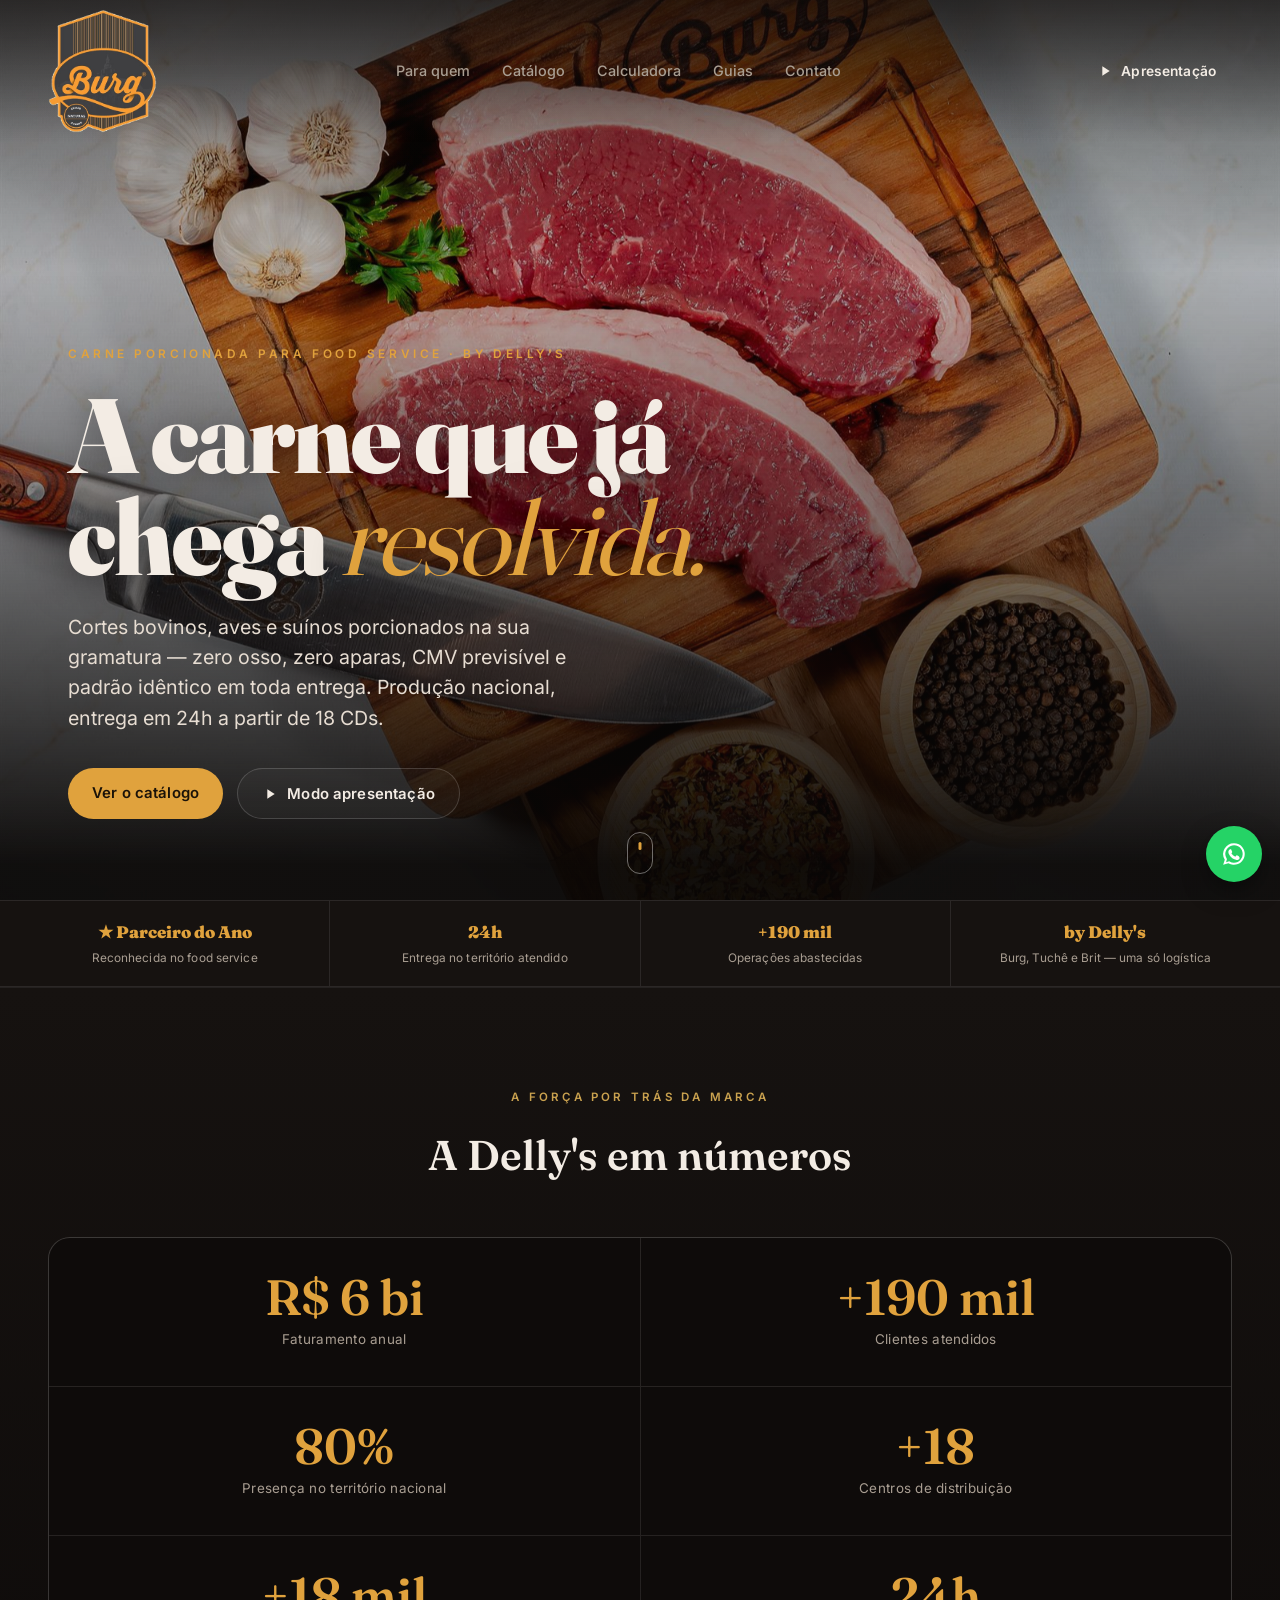
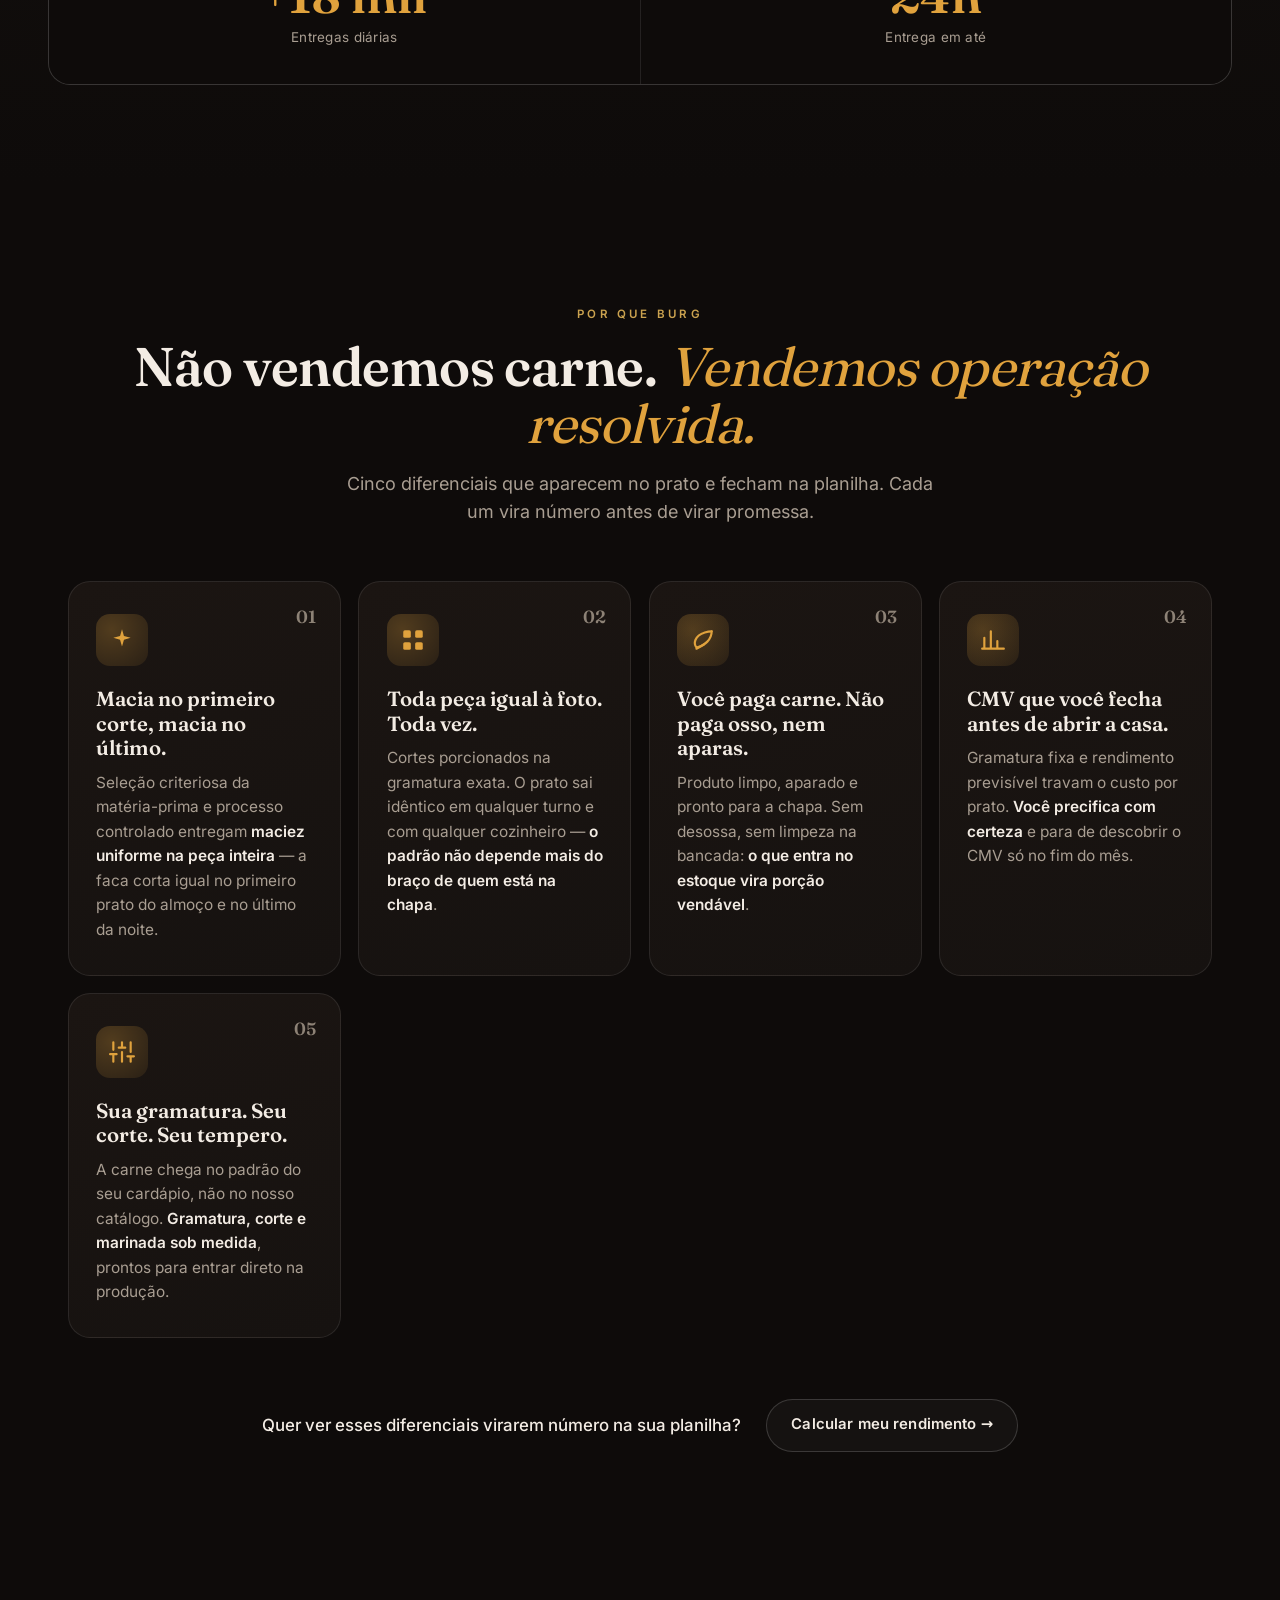
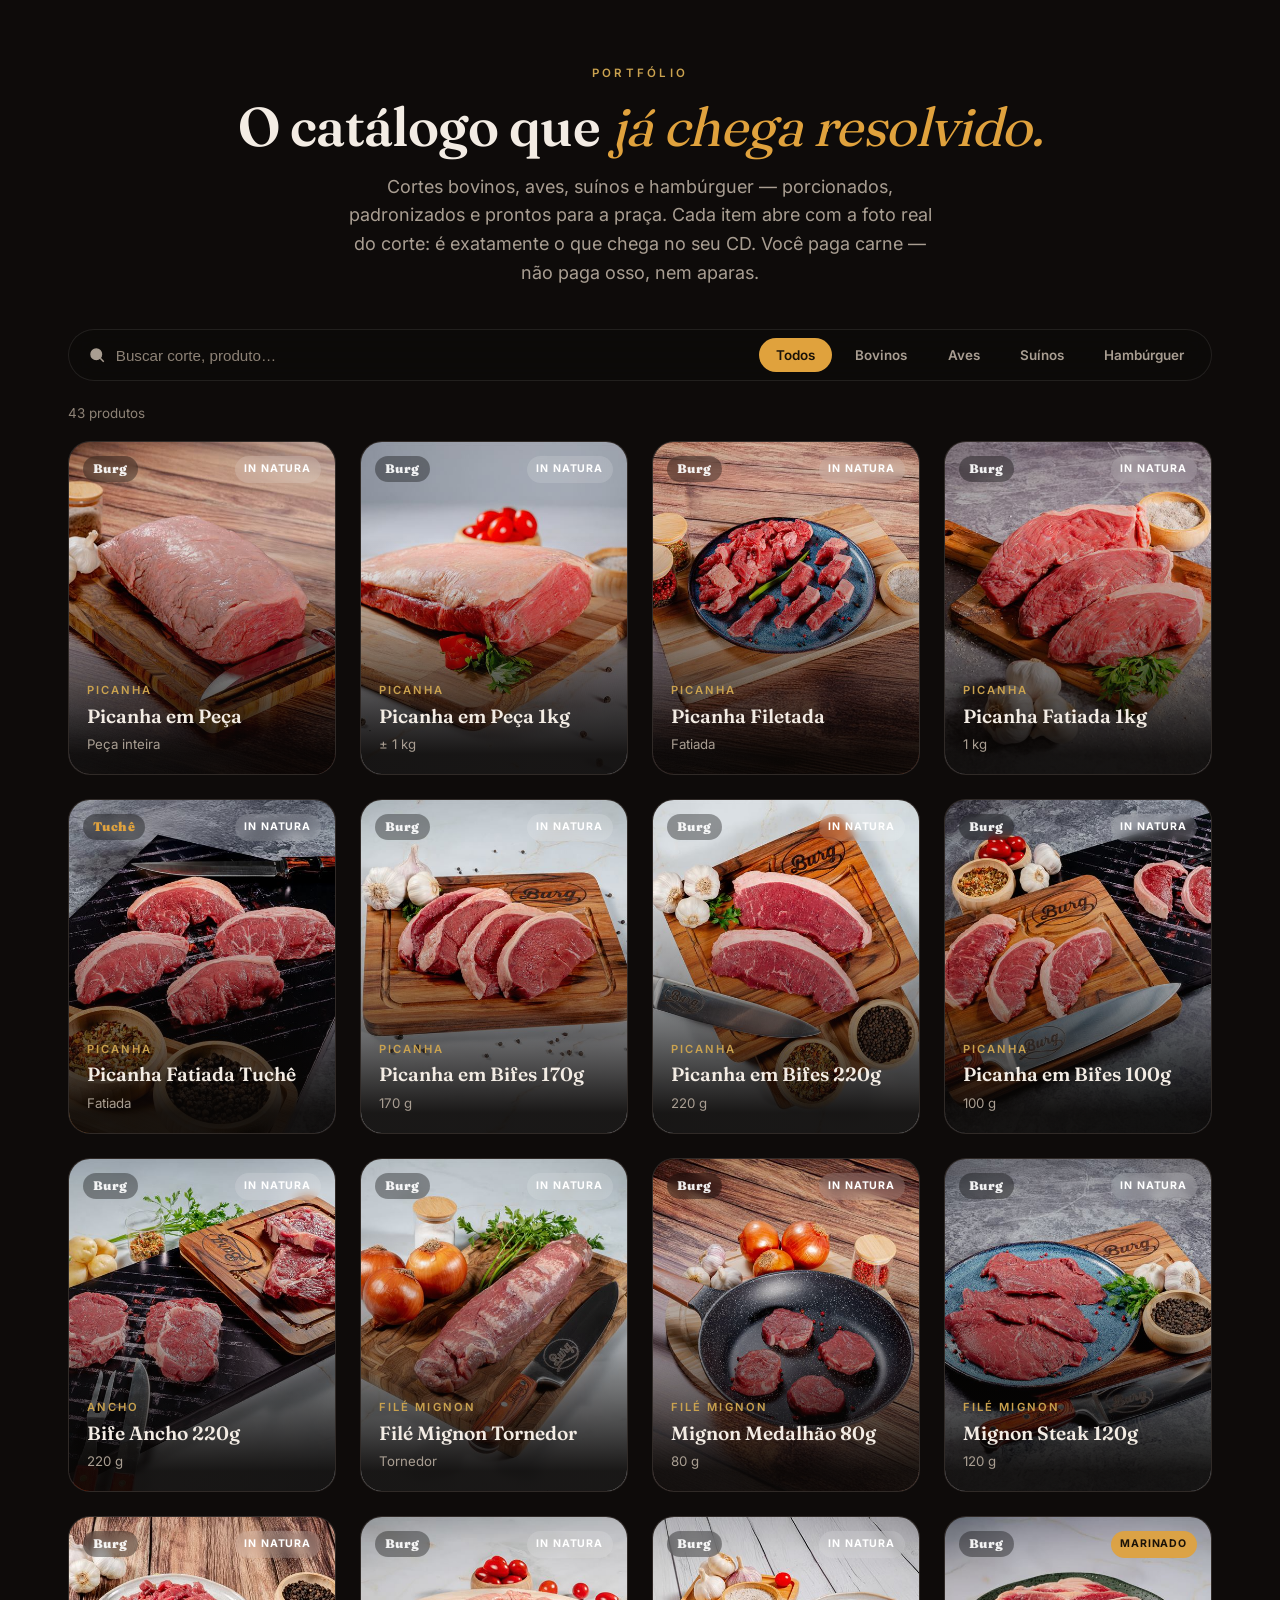
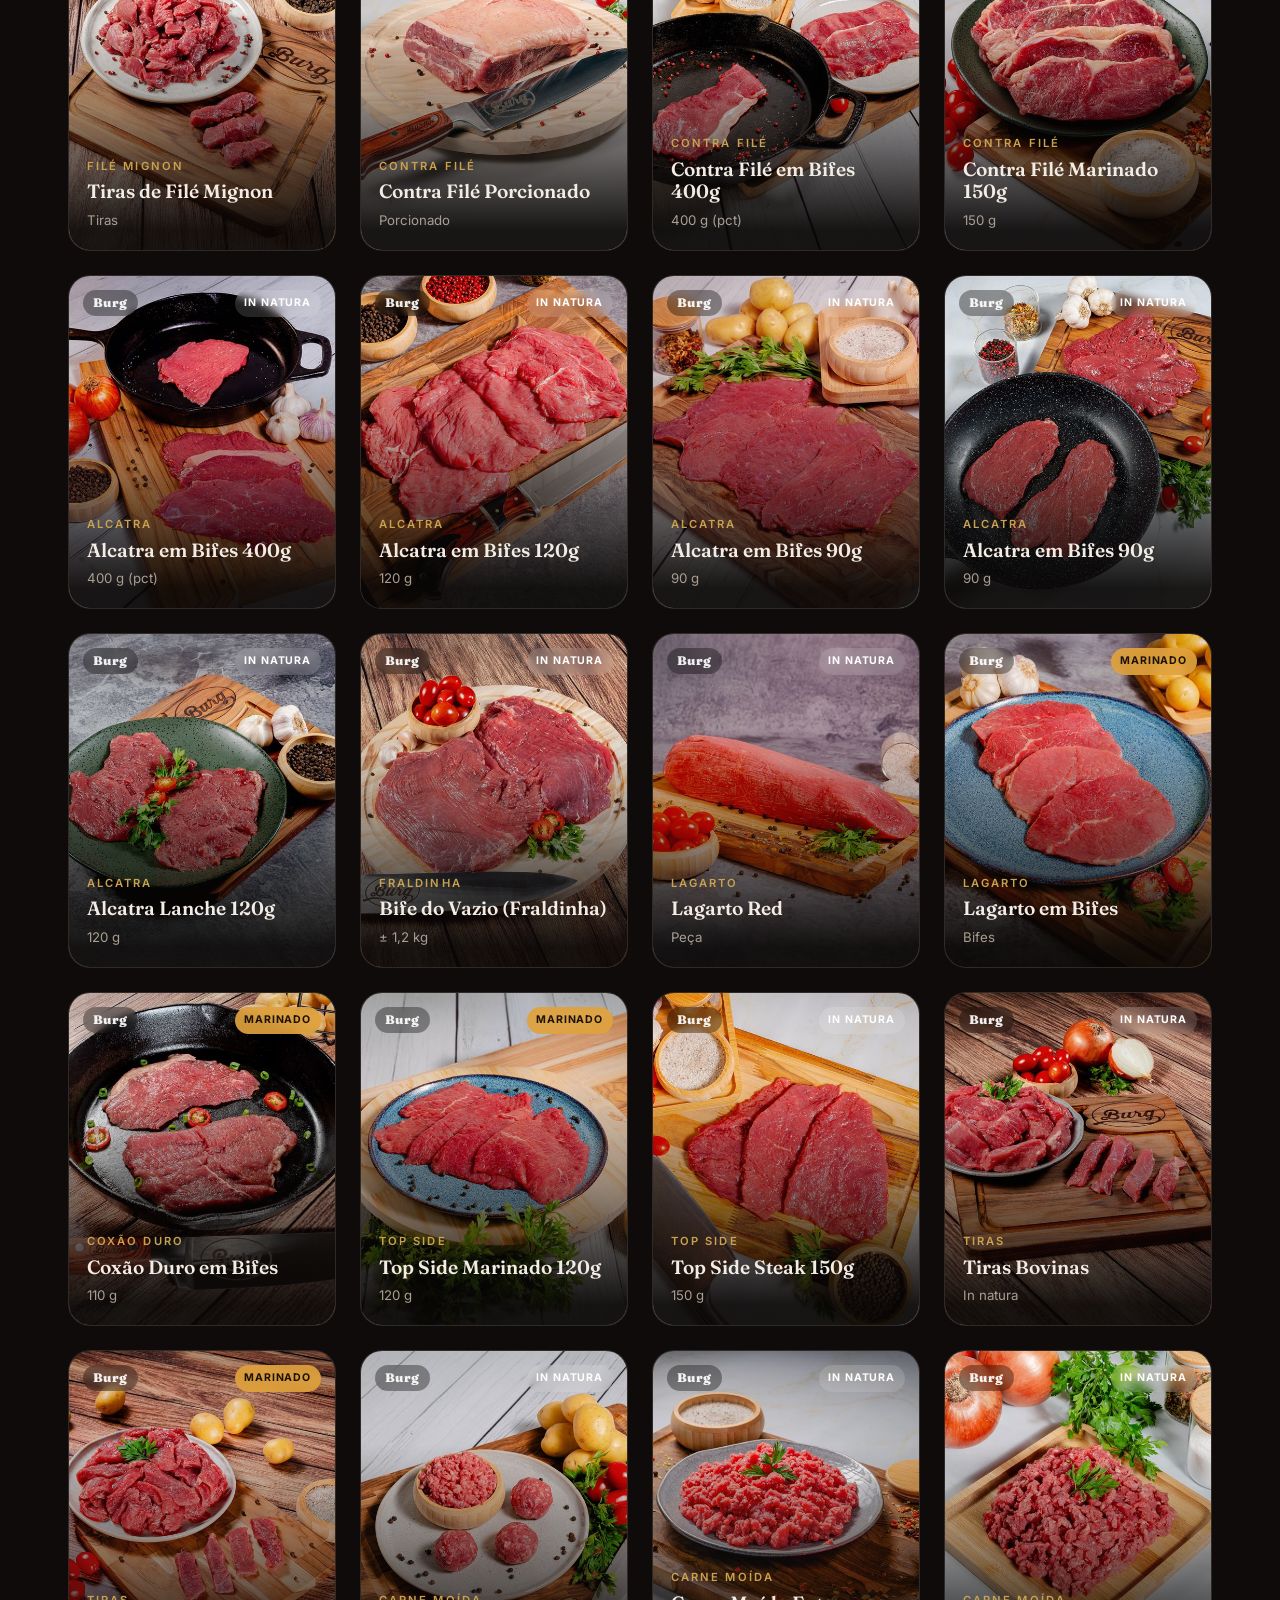
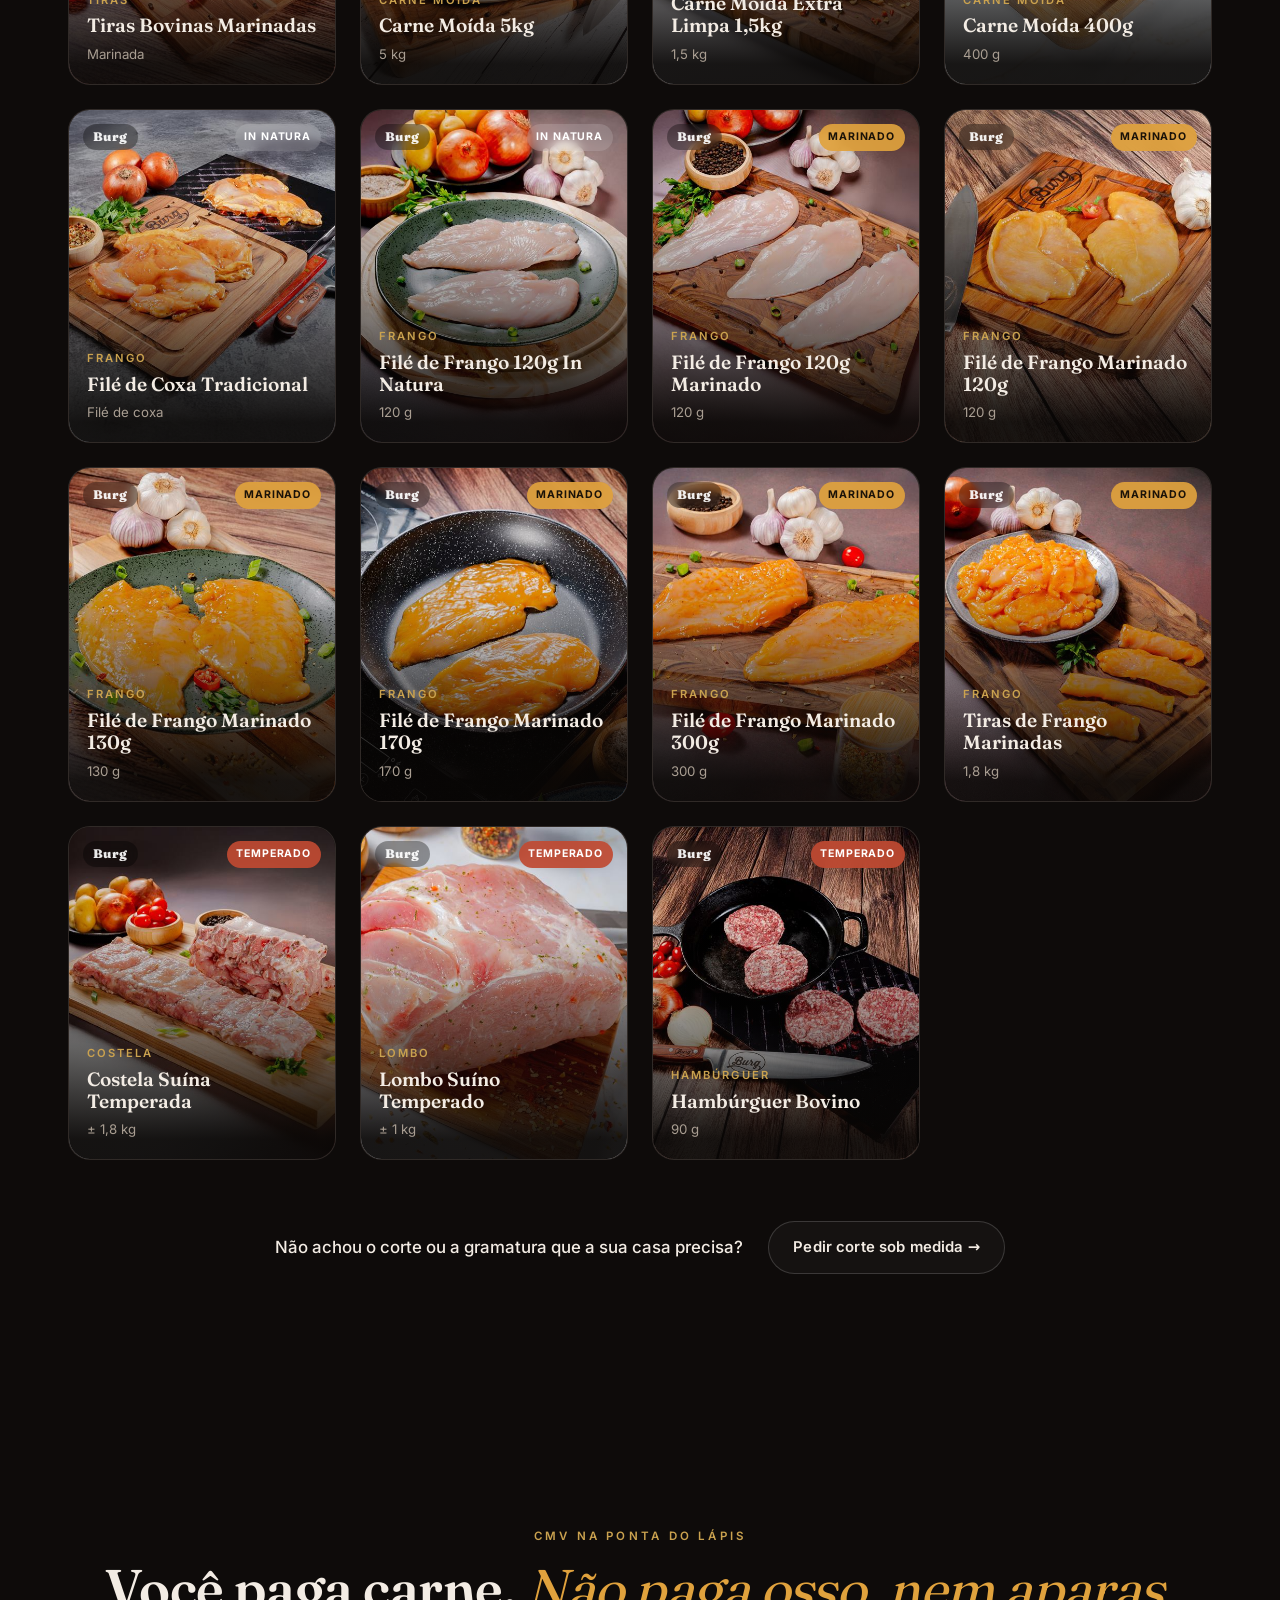
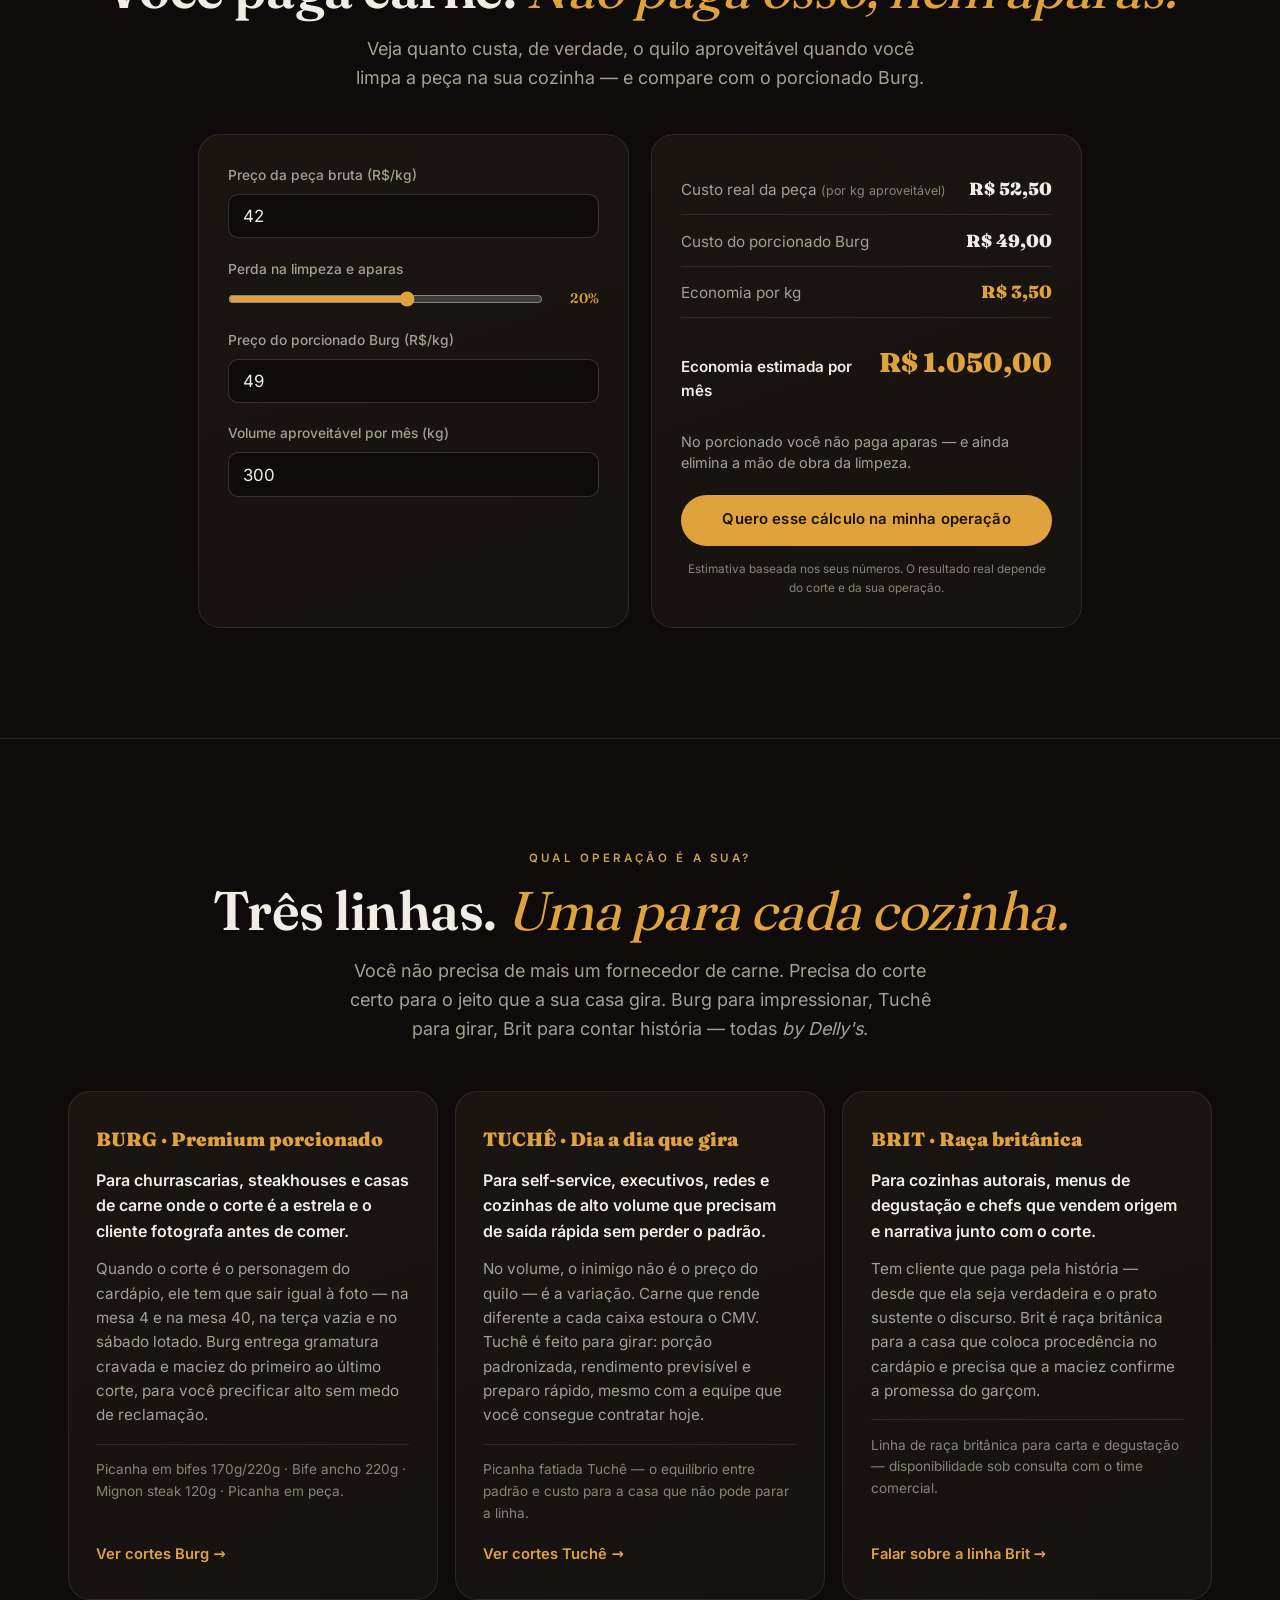
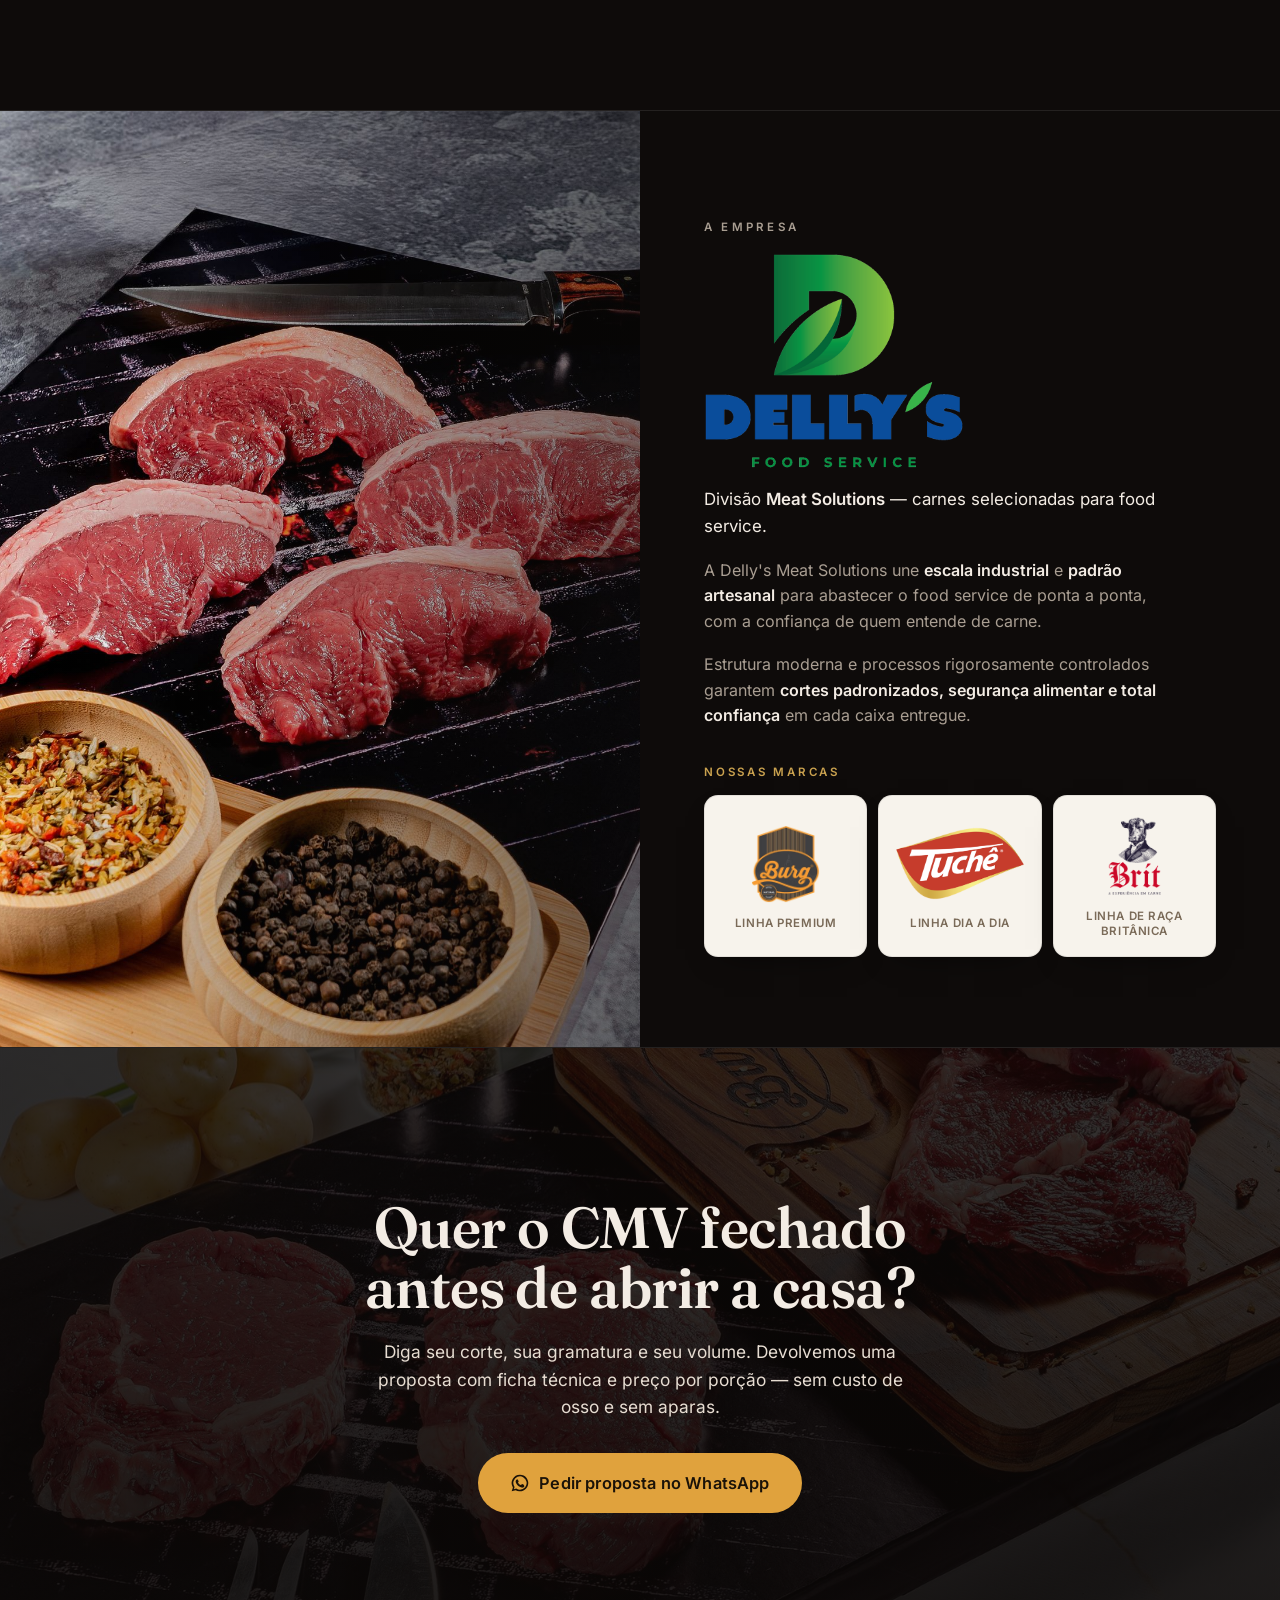
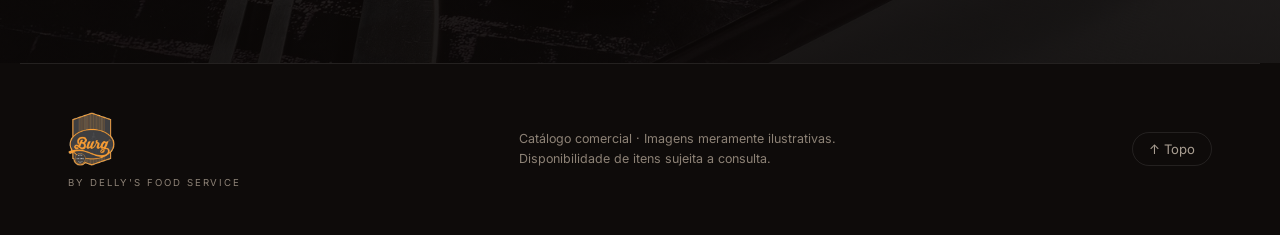
==== commit 05850019: "Hub de conteudo SEO: 3 guias-pilar (CMV, padronizacao, ficha tecnica) - site/conteudo/: indice + 3 a" ====
--- a/site/index.html
+++ b/site/index.html
@@ -79,7 +79,7 @@
     <a href="#paraquem">Para quem</a>
     <a href="#catalogo">Catálogo</a>
     <a href="#calculadora">Calculadora</a>
-    <a href="#empresa">A Empresa</a>
+    <a href="conteudo/">Guias</a>
     <a href="#contato">Contato</a>
   </nav>
   <div class="hdr__actions">
@@ -278,6 +278,7 @@
   <a href="#paraquem">Para quem</a>
   <a href="#catalogo">Catálogo</a>
   <a href="#calculadora">Calculadora</a>
+  <a href="conteudo/">Guias</a>
   <a href="#empresa">A Empresa</a>
   <a href="#contato">Contato</a>
   <button class="btn btn--line" id="btn-present-3" type="button">Modo apresentação</button>
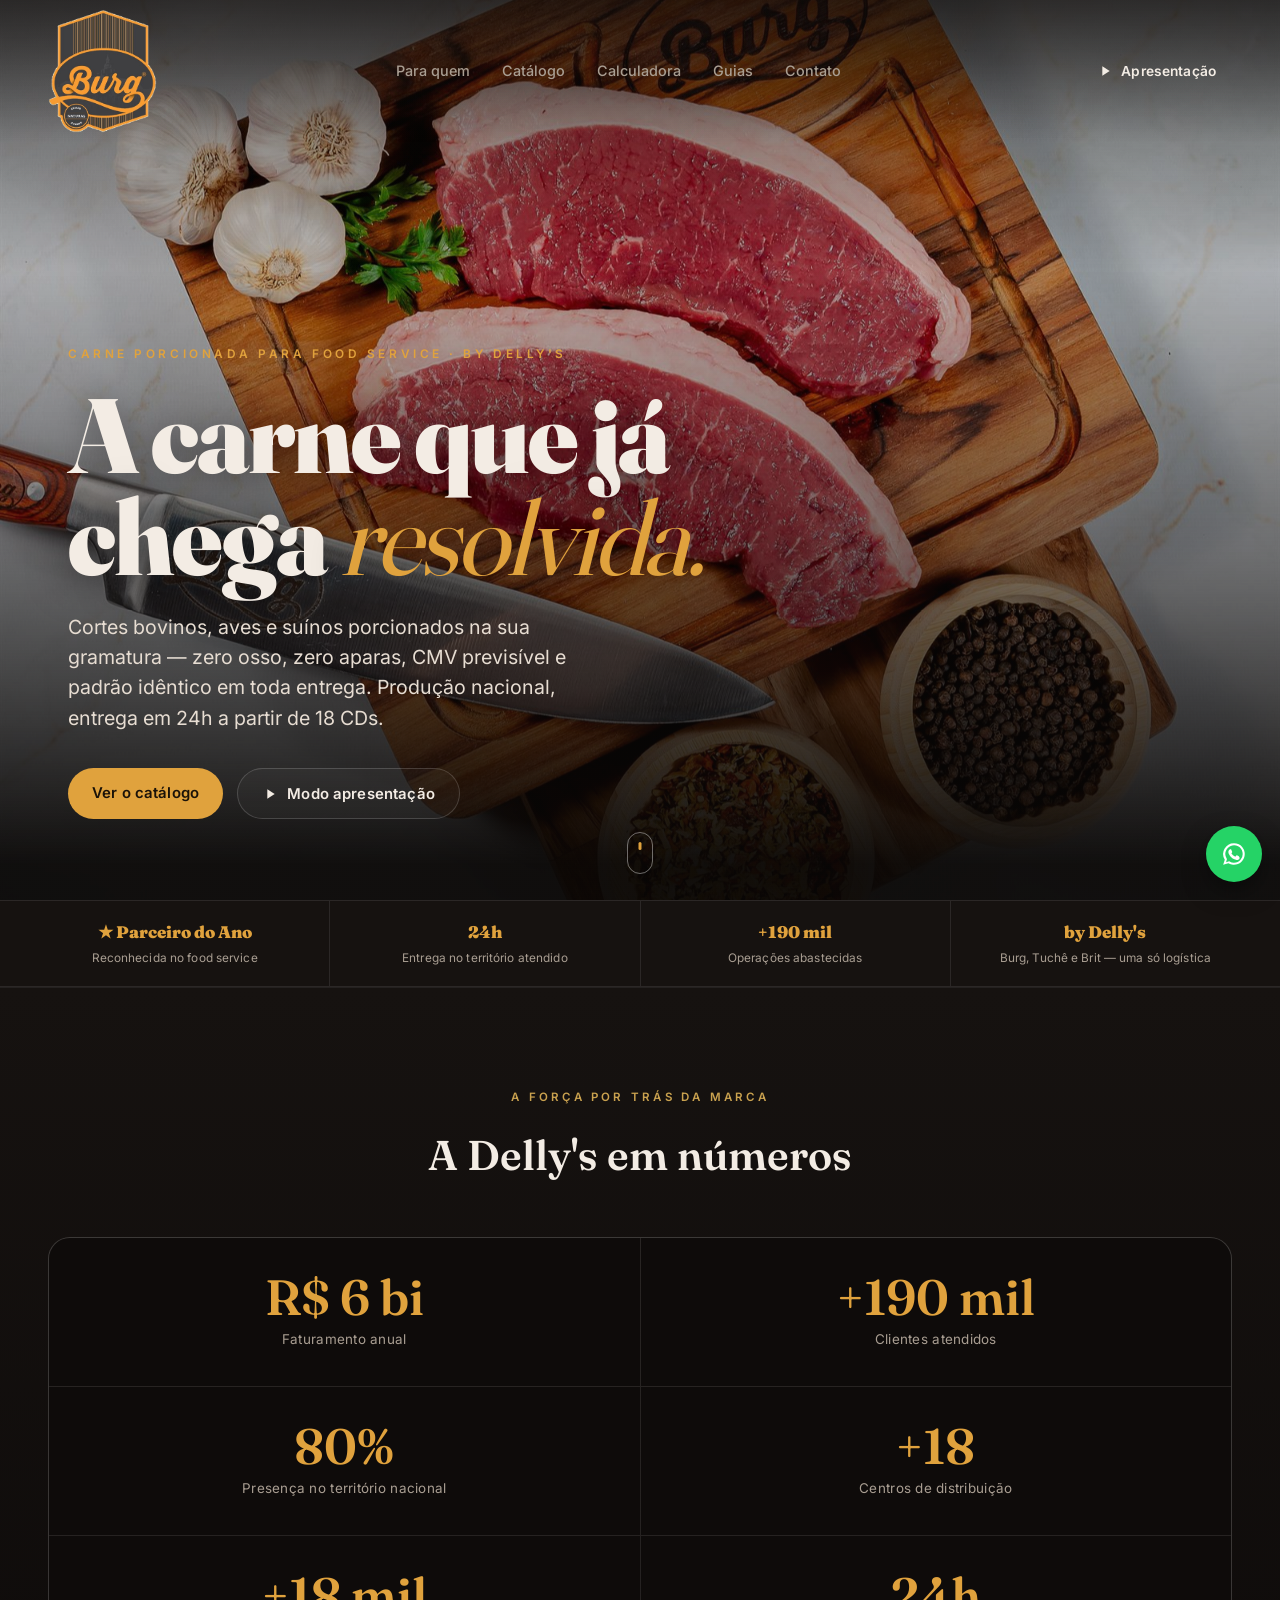
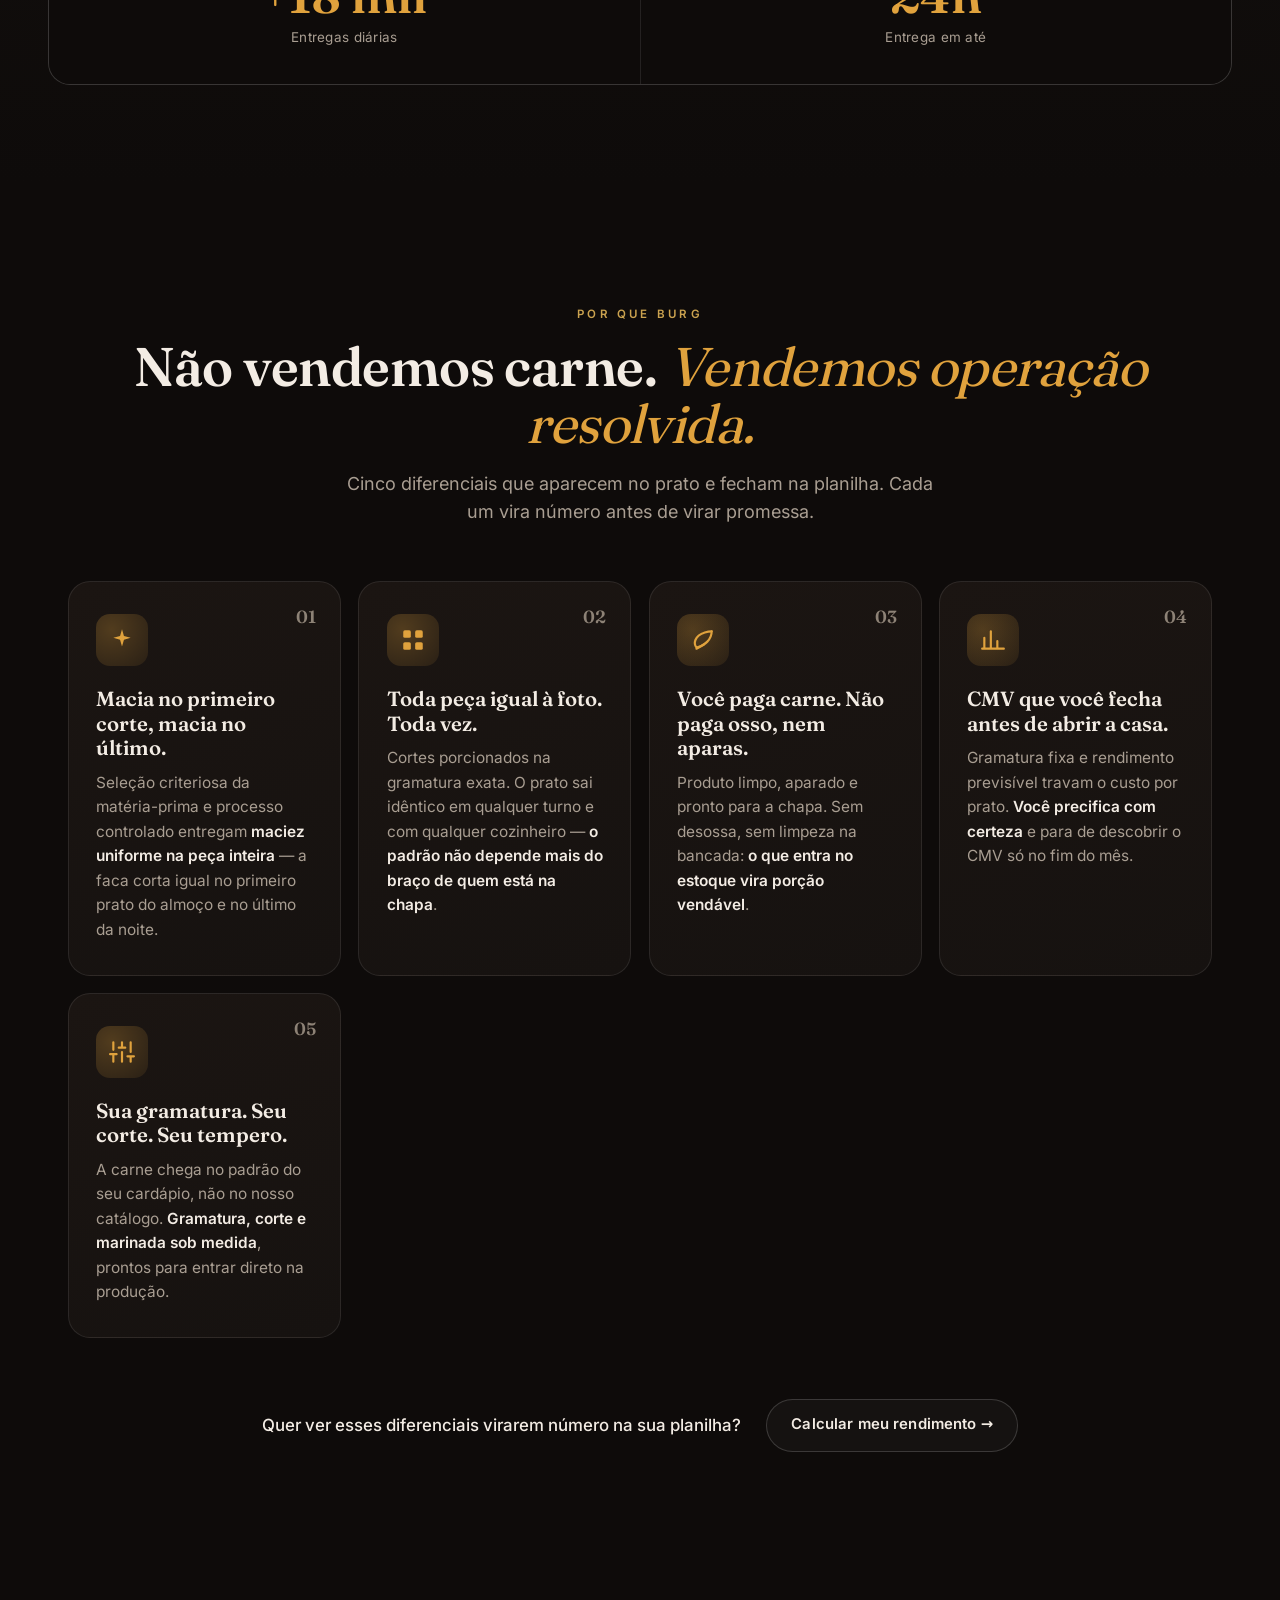
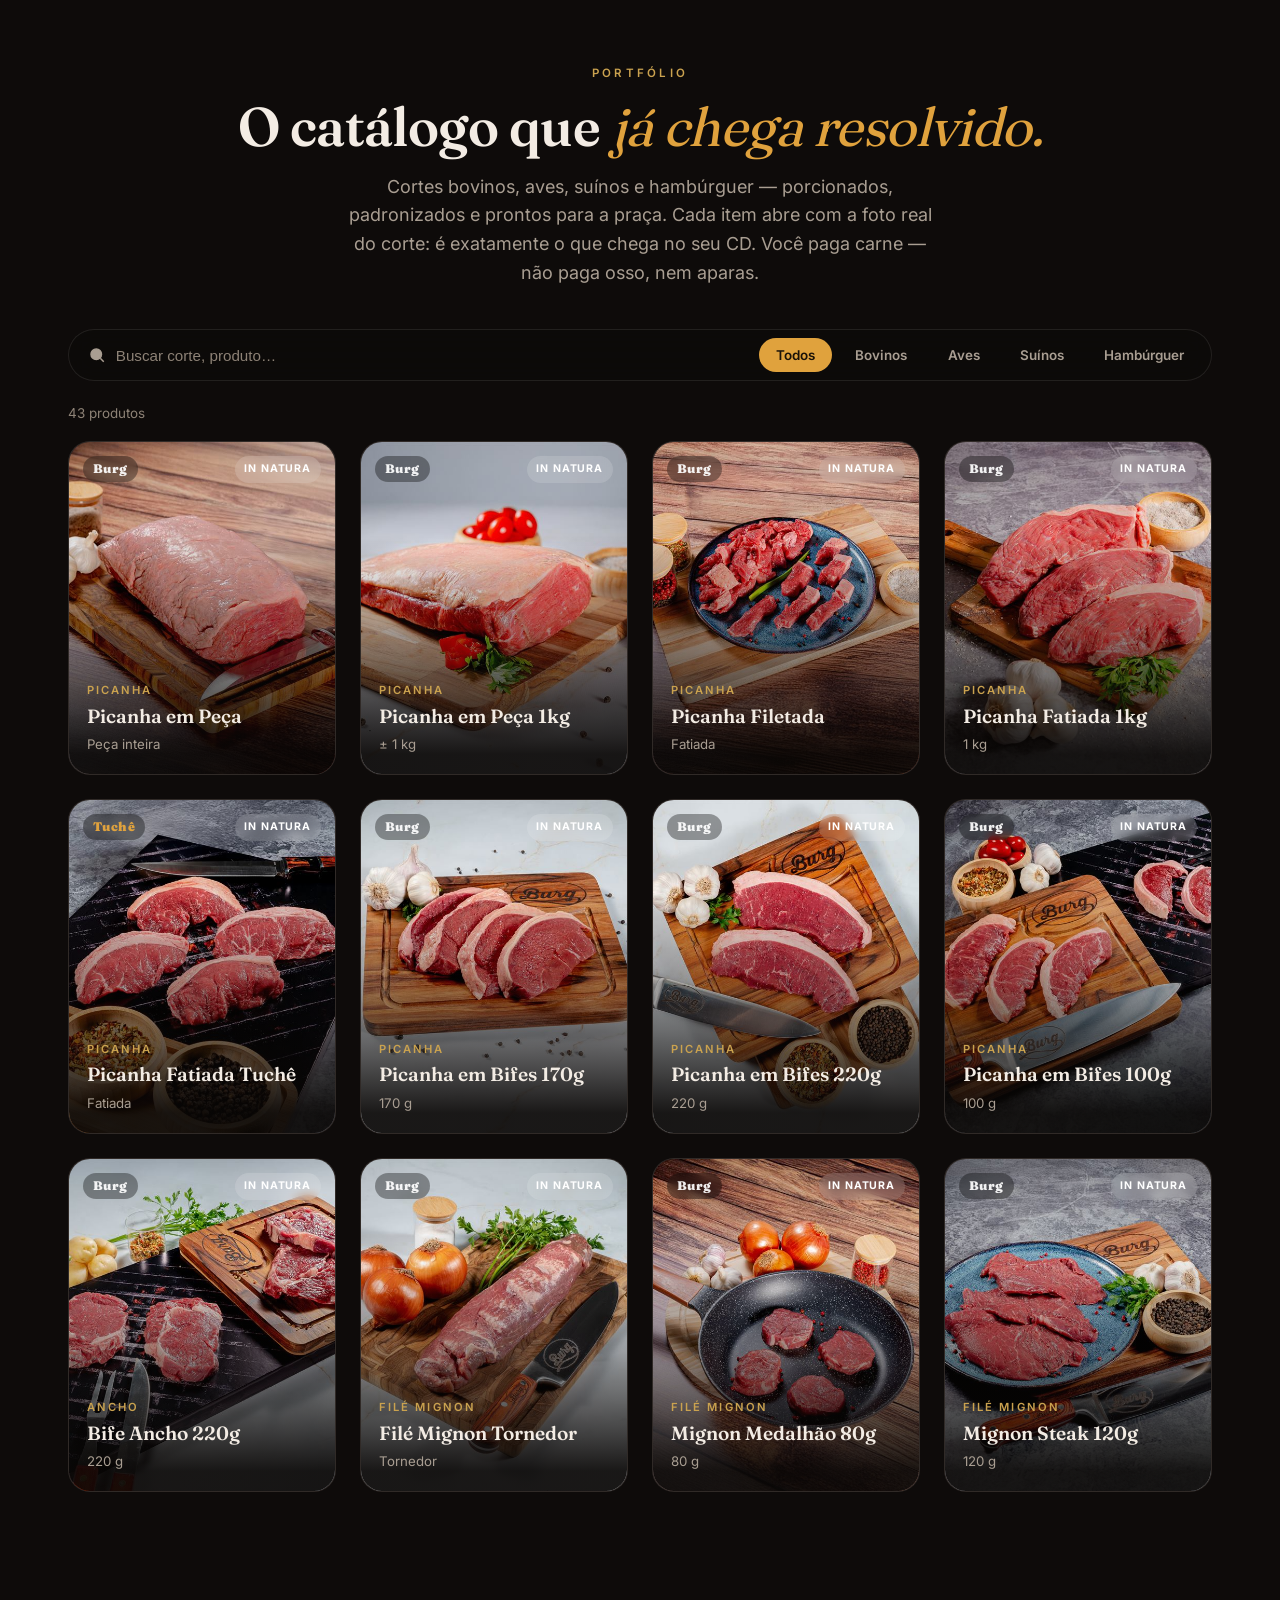
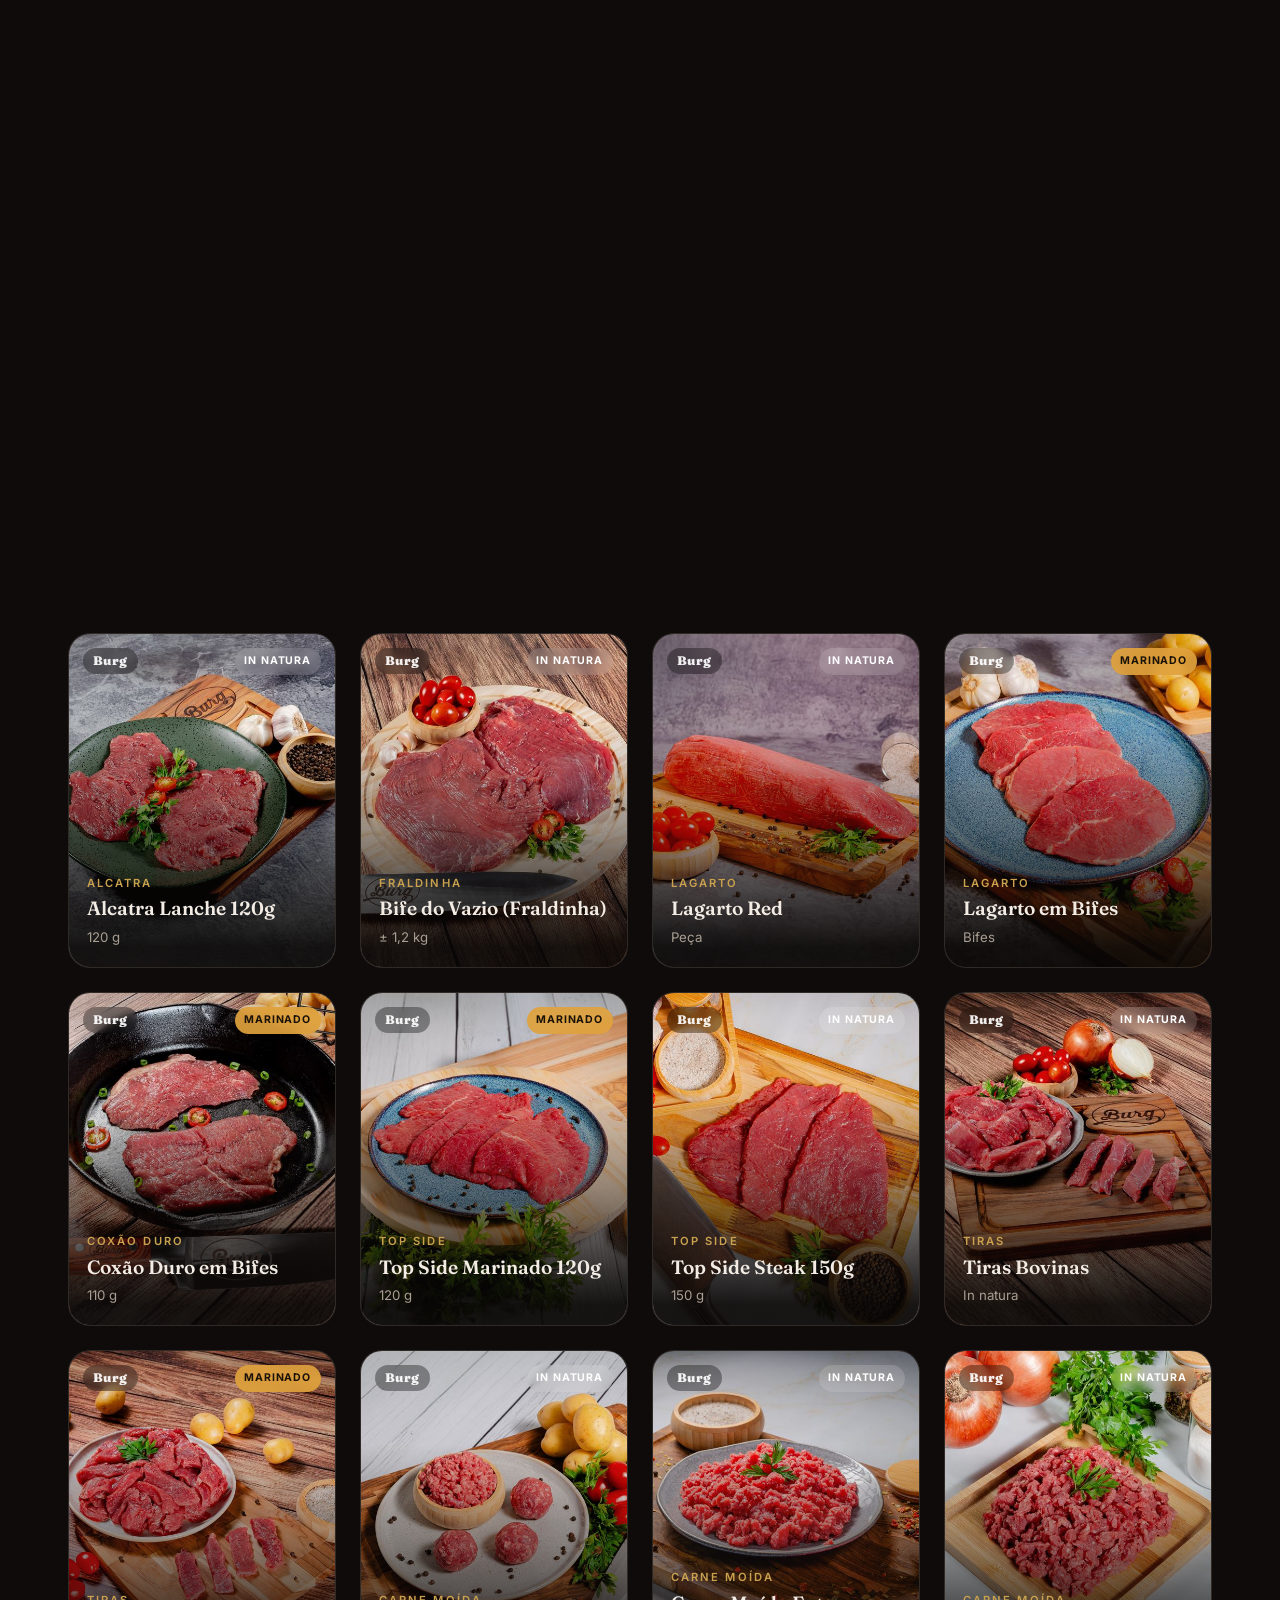
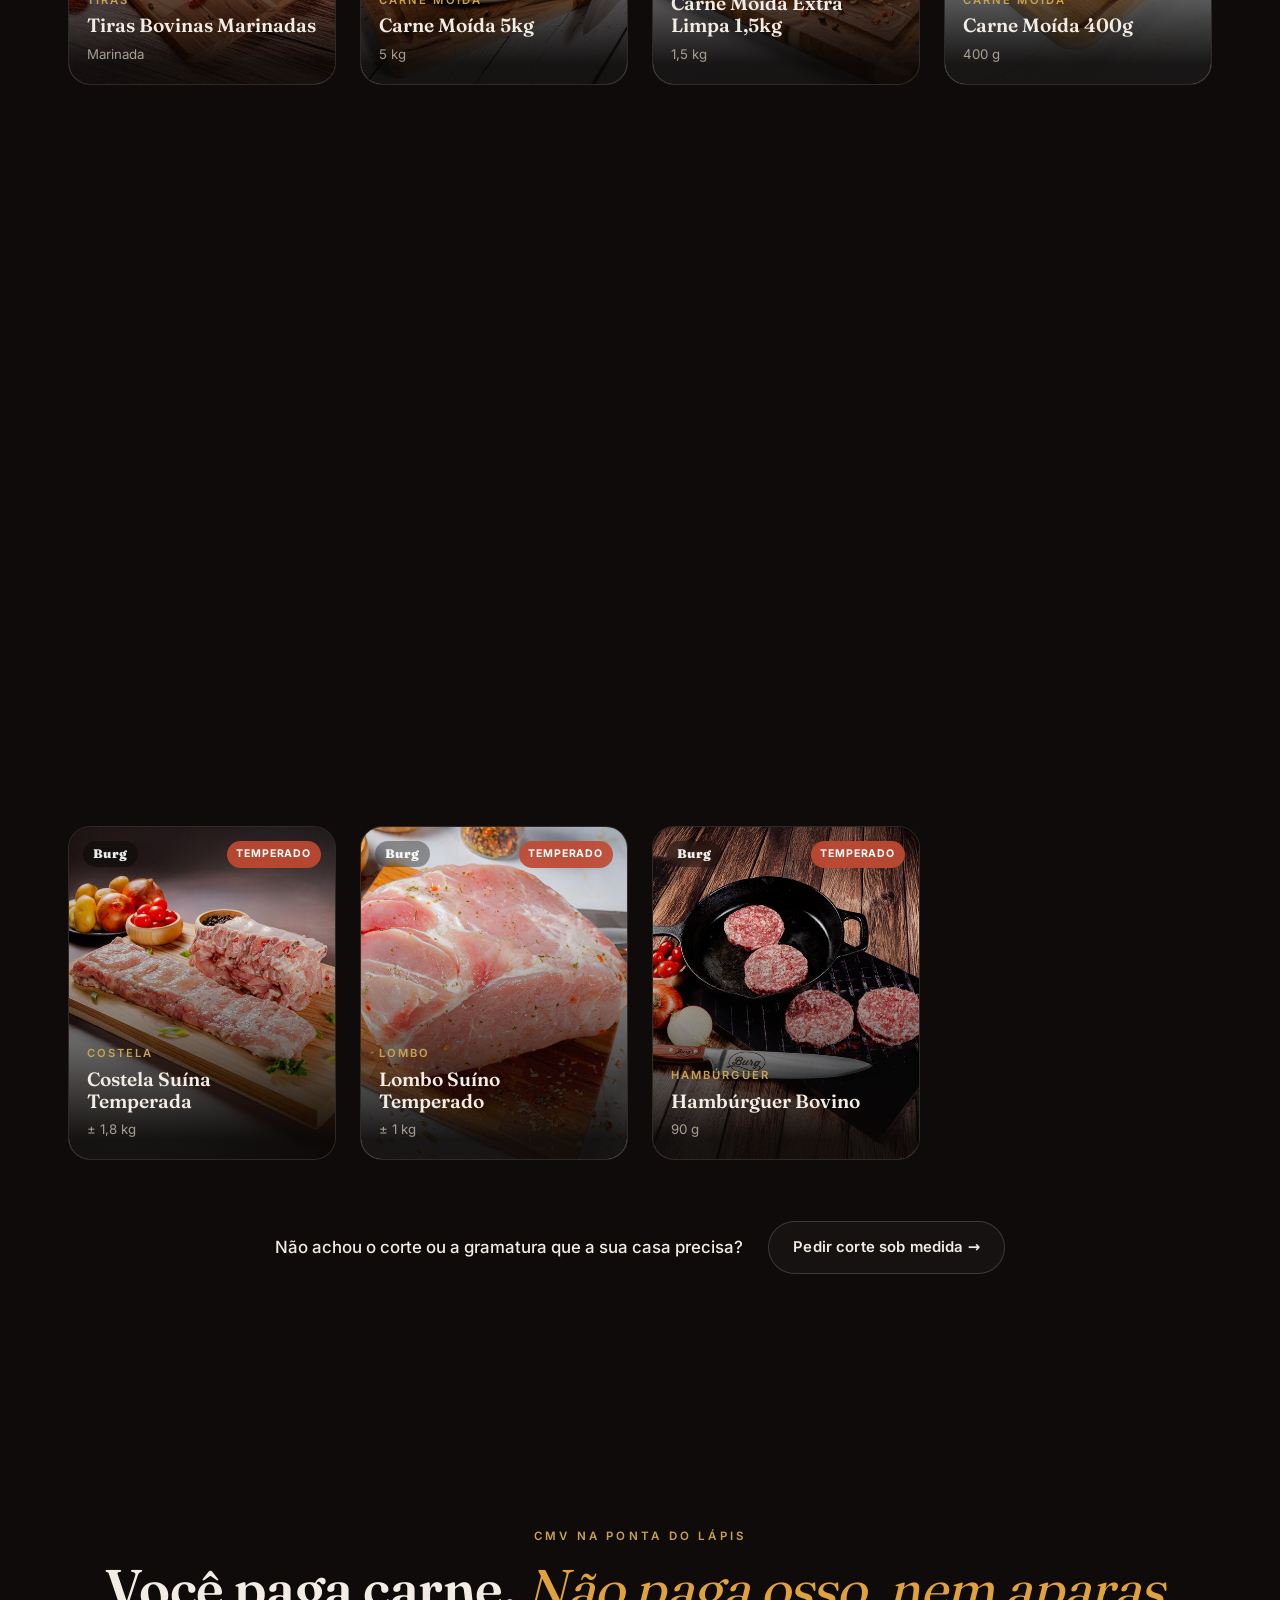
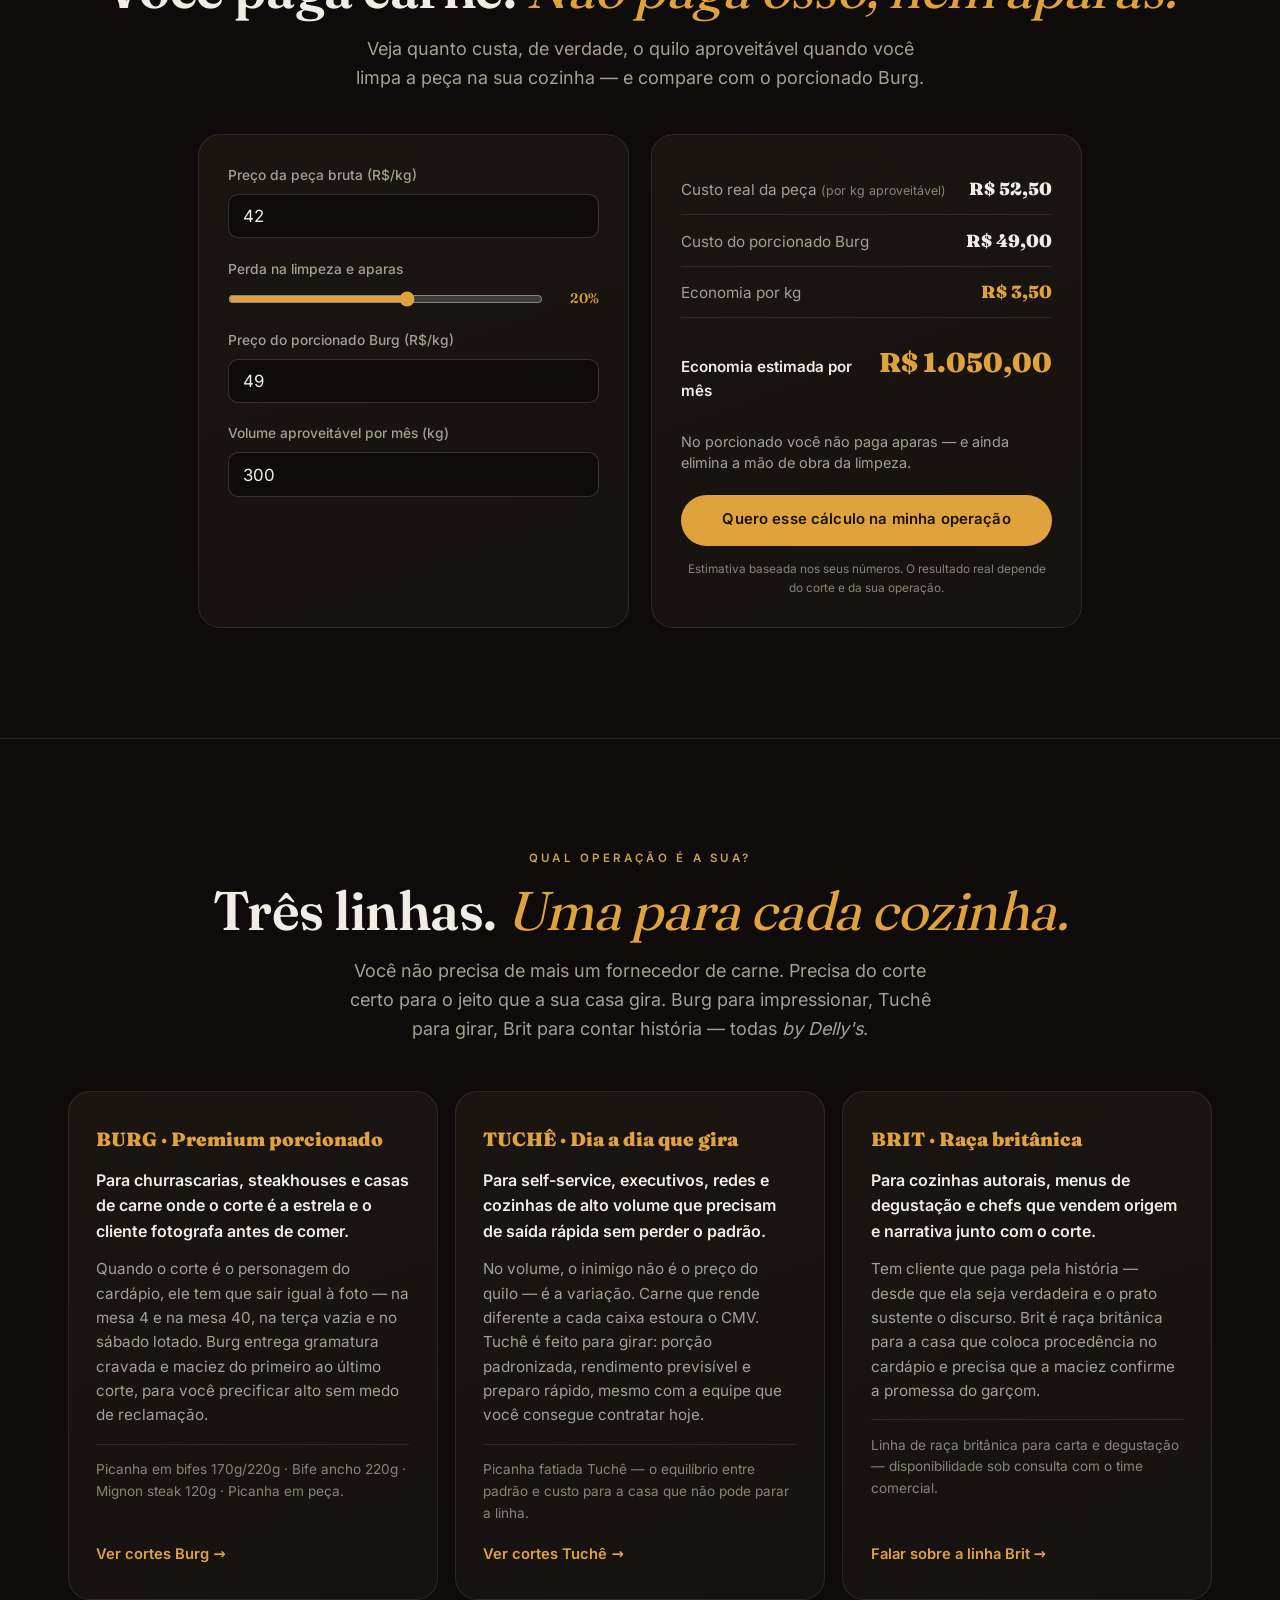
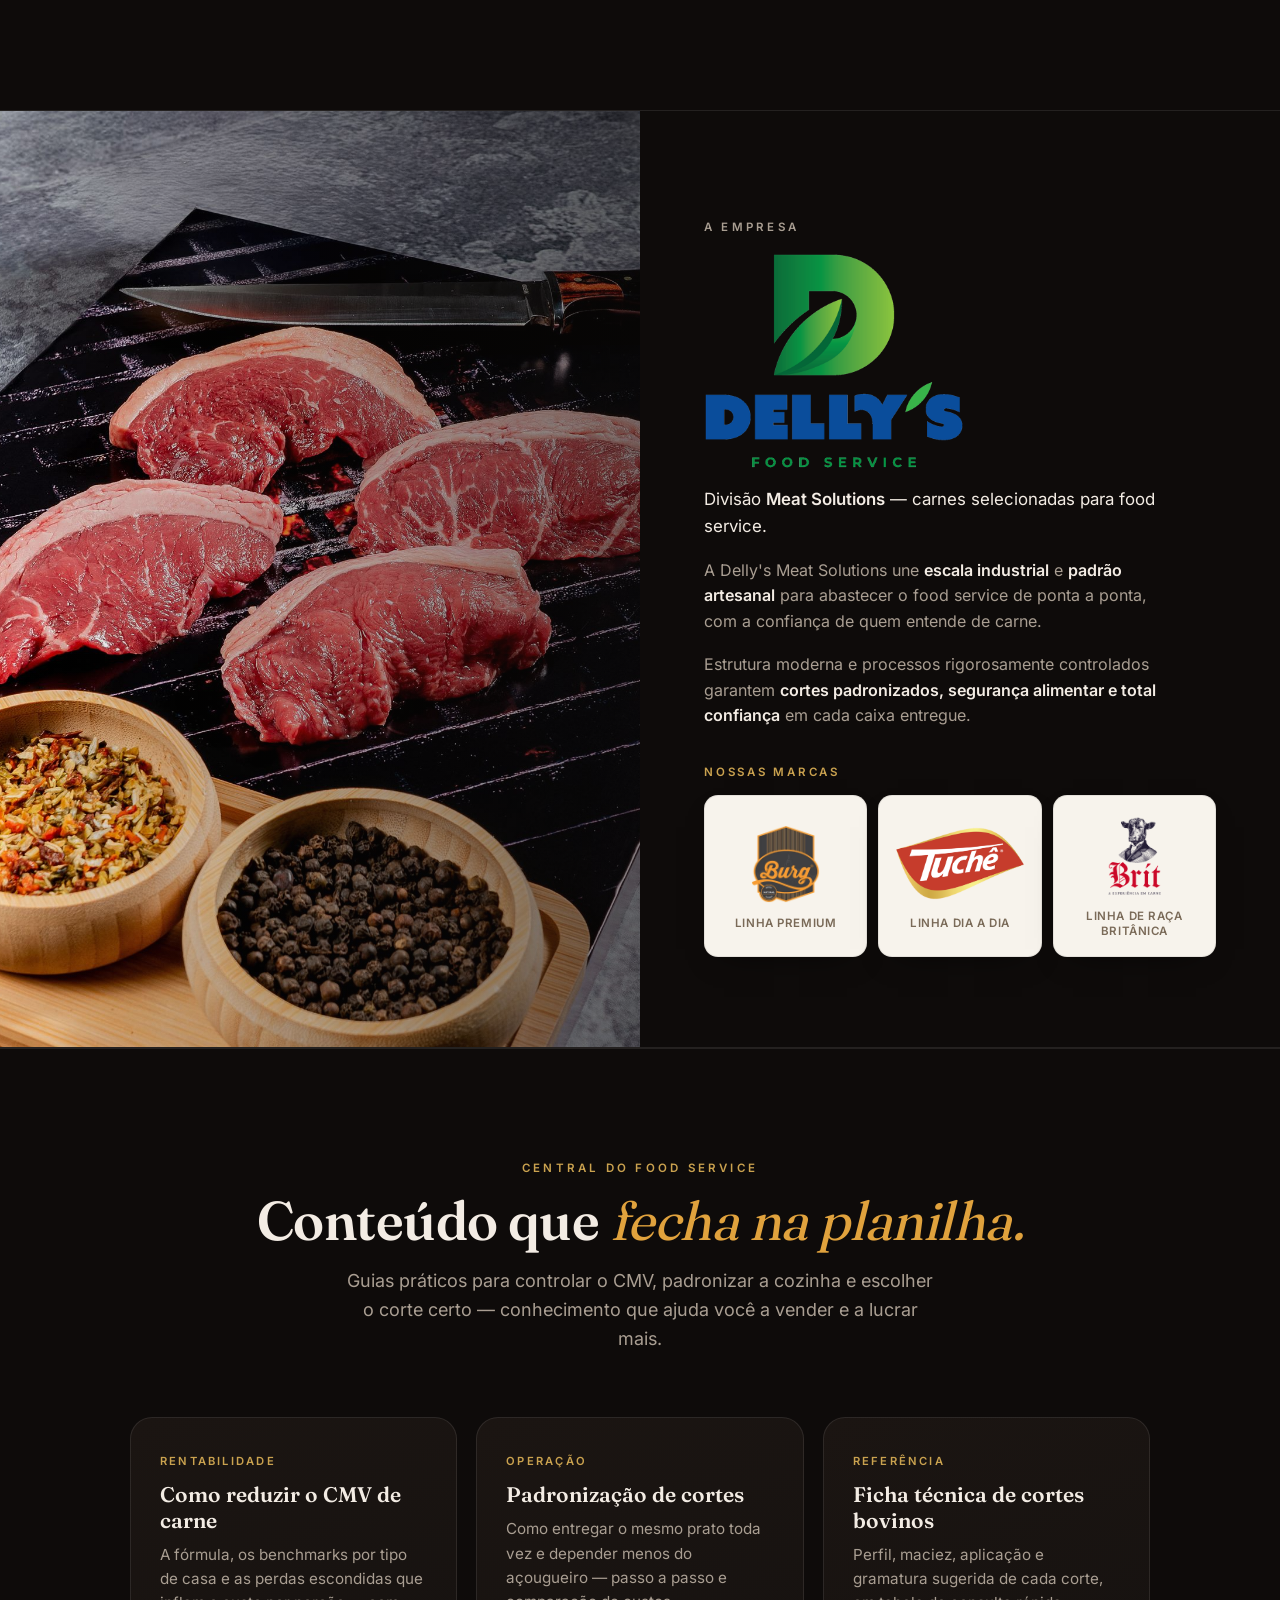
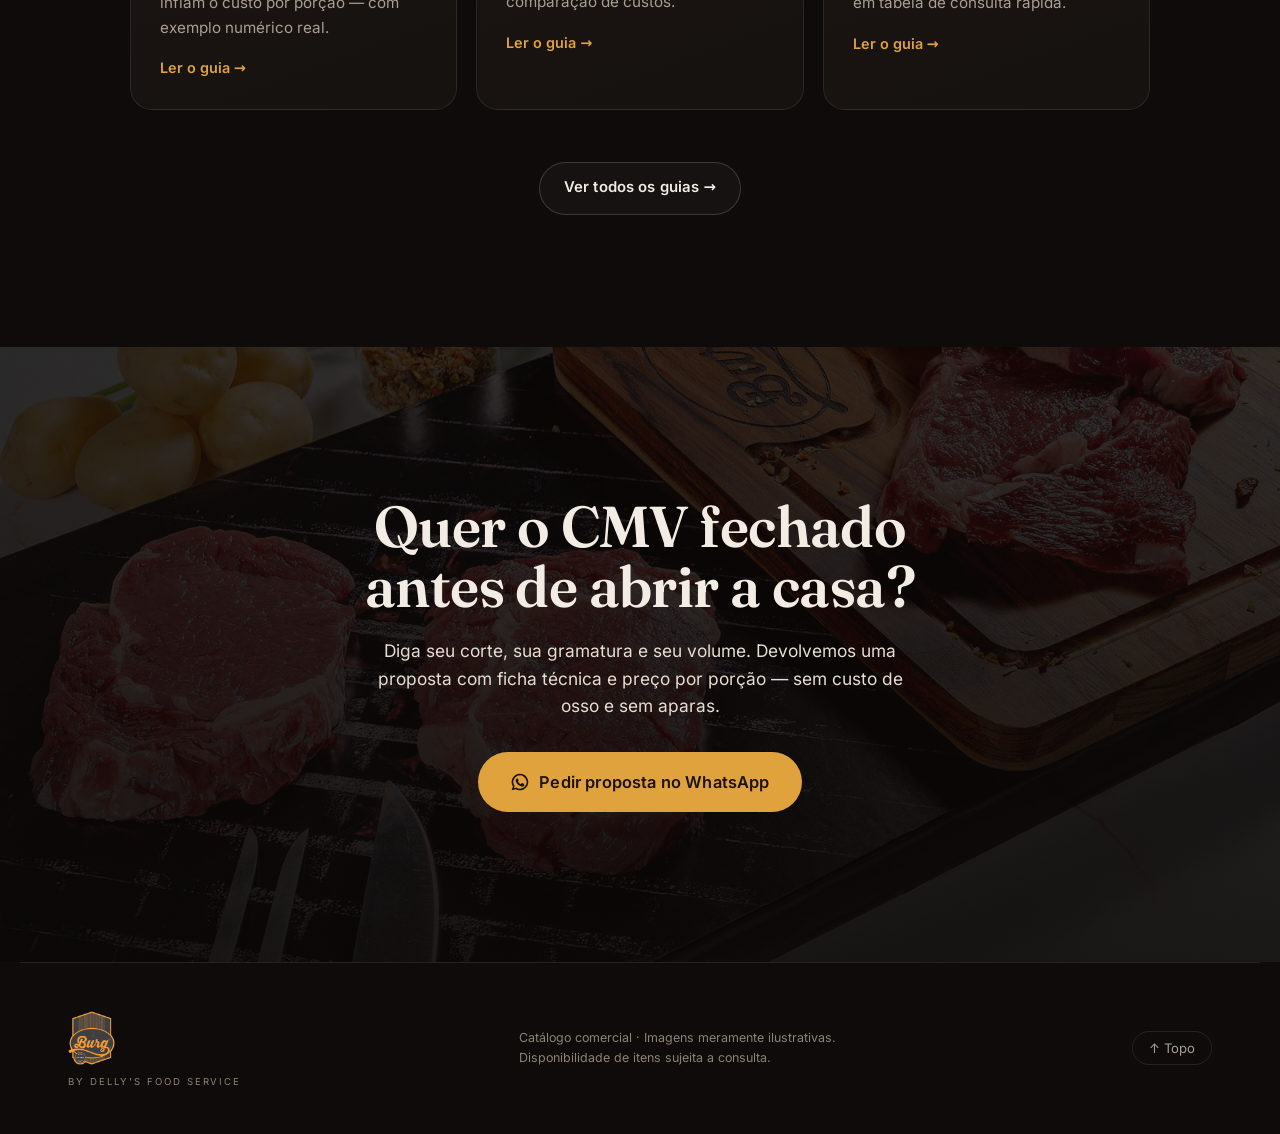
==== commit 36fe2a2f: "Home: secao "Guias" destacando os 3 artigos do hub de conteudo - nova secao #guias (entre Empresa e " ====
--- a/site/index.html
+++ b/site/index.html
@@ -79,7 +79,7 @@
     <a href="#paraquem">Para quem</a>
     <a href="#catalogo">Catálogo</a>
     <a href="#calculadora">Calculadora</a>
-    <a href="conteudo/">Guias</a>
+    <a href="#guias">Guias</a>
     <a href="#contato">Contato</a>
   </nav>
   <div class="hdr__actions">
@@ -255,6 +255,36 @@
     </div>
   </section>
 
+  <!-- ░░ GUIAS / CONTEÚDO ░░ -->
+  <section class="guides" id="guias" aria-label="Guias para food service">
+    <div class="section-head">
+      <p class="kicker">Central do food service</p>
+      <h2 class="section-title">Conteúdo que <em>fecha na planilha.</em></h2>
+      <p class="section-sub">Guias práticos para controlar o CMV, padronizar a cozinha e escolher o corte certo — conhecimento que ajuda você a vender e a lucrar mais.</p>
+    </div>
+    <div class="hub-grid">
+      <a class="hub-card reveal" href="conteudo/reduzir-cmv-carne-restaurante.html">
+        <span class="k">Rentabilidade</span>
+        <h3>Como reduzir o CMV de carne</h3>
+        <p>A fórmula, os benchmarks por tipo de casa e as perdas escondidas que inflam o custo por porção — com exemplo numérico real.</p>
+        <span class="more">Ler o guia →</span>
+      </a>
+      <a class="hub-card reveal" href="conteudo/padronizacao-de-cortes.html">
+        <span class="k">Operação</span>
+        <h3>Padronização de cortes</h3>
+        <p>Como entregar o mesmo prato toda vez e depender menos do açougueiro — passo a passo e comparação de custos.</p>
+        <span class="more">Ler o guia →</span>
+      </a>
+      <a class="hub-card reveal" href="conteudo/ficha-tecnica-cortes-bovinos.html">
+        <span class="k">Referência</span>
+        <h3>Ficha técnica de cortes bovinos</h3>
+        <p>Perfil, maciez, aplicação e gramatura sugerida de cada corte, em tabela de consulta rápida.</p>
+        <span class="more">Ler o guia →</span>
+      </a>
+    </div>
+    <div class="midcta"><a class="btn btn--line" href="conteudo/">Ver todos os guias →</a></div>
+  </section>
+
   <!-- ░░ CONTATO ░░ -->
   <section class="cta" id="contato">
     <h2 class="cta__title">Quer o CMV fechado<br>antes de abrir a casa?</h2>
@@ -278,7 +308,7 @@
   <a href="#paraquem">Para quem</a>
   <a href="#catalogo">Catálogo</a>
   <a href="#calculadora">Calculadora</a>
-  <a href="conteudo/">Guias</a>
+  <a href="#guias">Guias</a>
   <a href="#empresa">A Empresa</a>
   <a href="#contato">Contato</a>
   <button class="btn btn--line" id="btn-present-3" type="button">Modo apresentação</button>
--- a/site/assets/css/styles.css
+++ b/site/assets/css/styles.css
@@ -388,7 +388,7 @@
 .hub-card{display:block;background:linear-gradient(160deg,var(--surface),var(--bg-2));border:1px solid var(--line);border-radius:var(--r-lg);padding:1.8rem;transition:.4s var(--ease)}
 .hub-card:hover{transform:translateY(-5px);border-color:var(--line-2);box-shadow:0 22px 46px -24px rgba(0,0,0,.8)}
 .hub-card .k{font-size:.7rem;letter-spacing:.2em;text-transform:uppercase;color:var(--gold-2);font-weight:600}
-.hub-card h2{font-family:var(--serif);font-weight:600;font-size:1.32rem;margin:.6rem 0;line-height:1.2}
+.hub-card h2,.hub-card h3{font-family:var(--serif);font-weight:600;font-size:1.32rem;margin:.6rem 0;line-height:1.2}
 .hub-card p{color:var(--muted);font-size:.95rem}
 .hub-card .more{color:var(--gold);font-size:.9rem;font-weight:600;margin-top:1rem;display:inline-block}
 
@@ -448,3 +448,8 @@
   .audience__grid{grid-template-columns:1fr}
   .trustbar__items{grid-template-columns:repeat(2,1fr)}
 }
+
+/* ============ GUIAS (na home) ============ */
+.guides{padding:clamp(60px,9vw,110px) 0;border-top:1px solid var(--line)}
+.guides .hub-grid{margin-top:2.6rem;padding-bottom:0}
+.guides .midcta{margin-top:1.8rem}
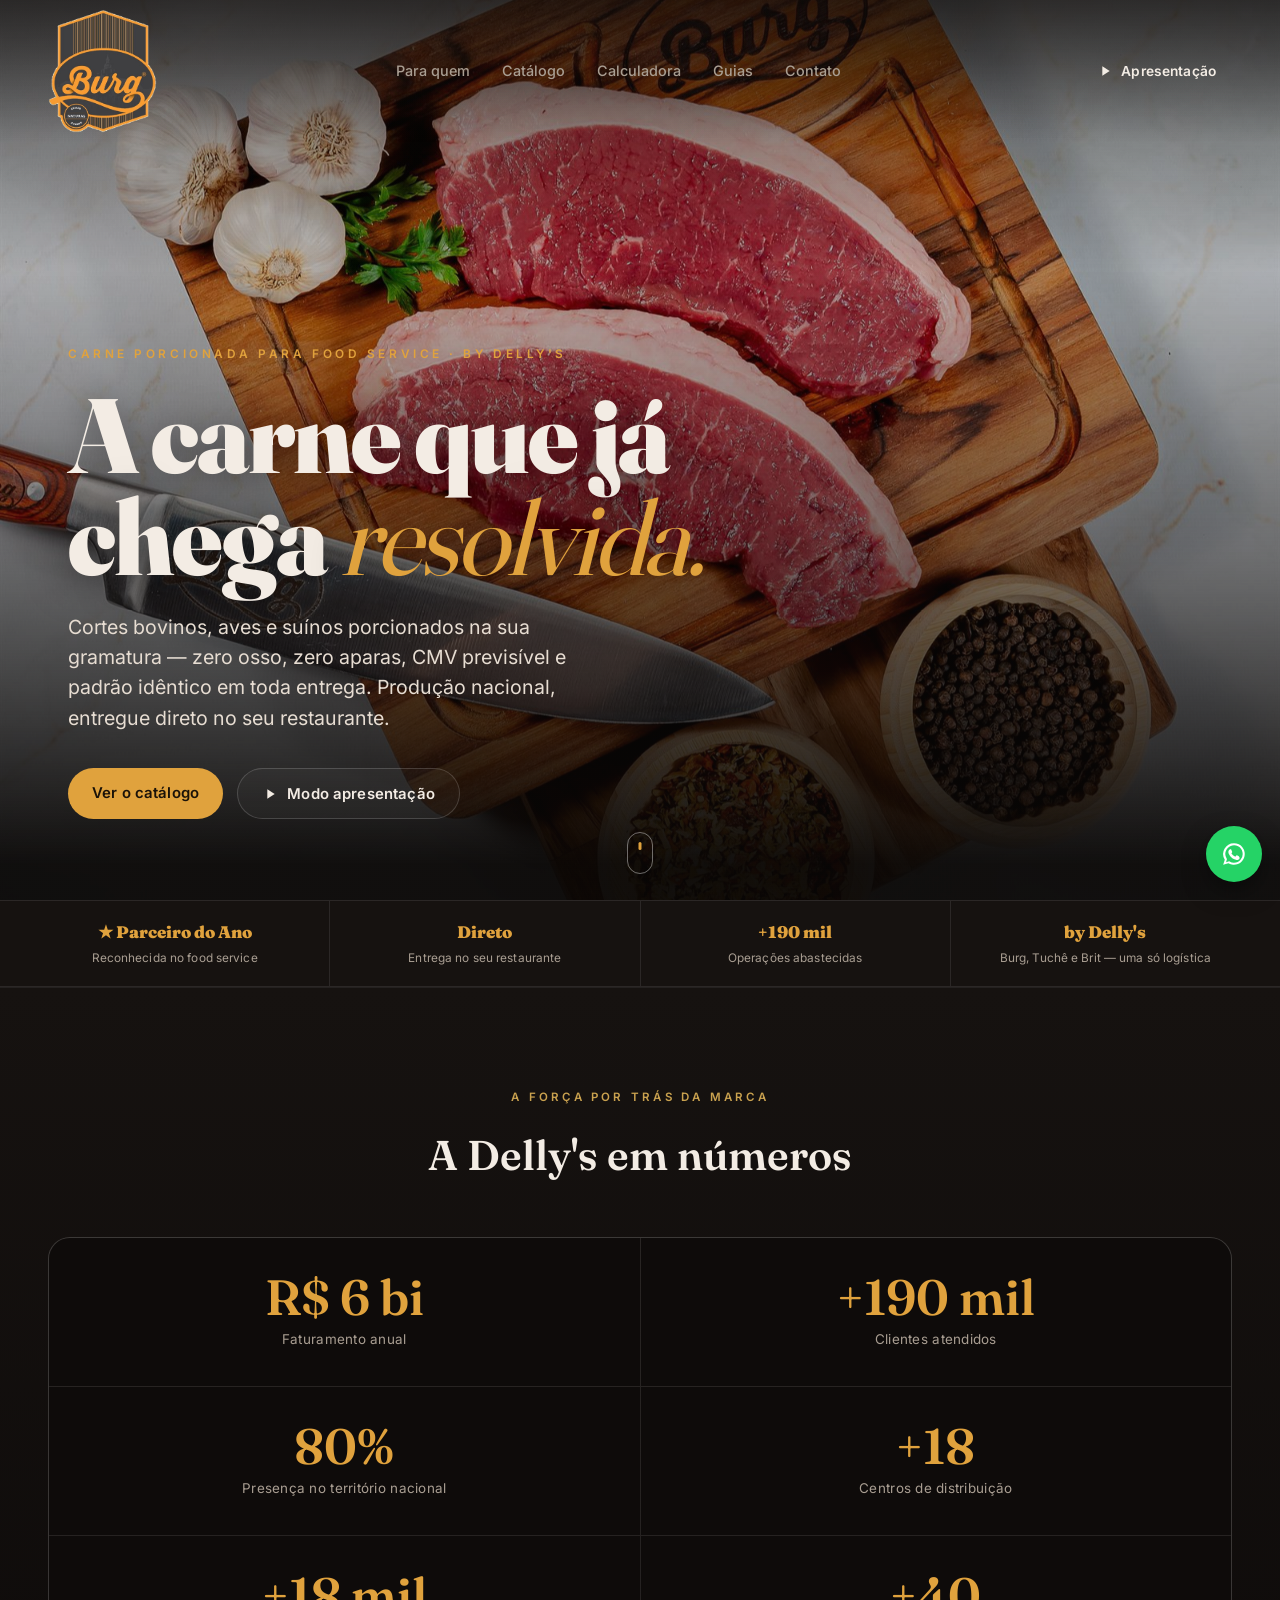
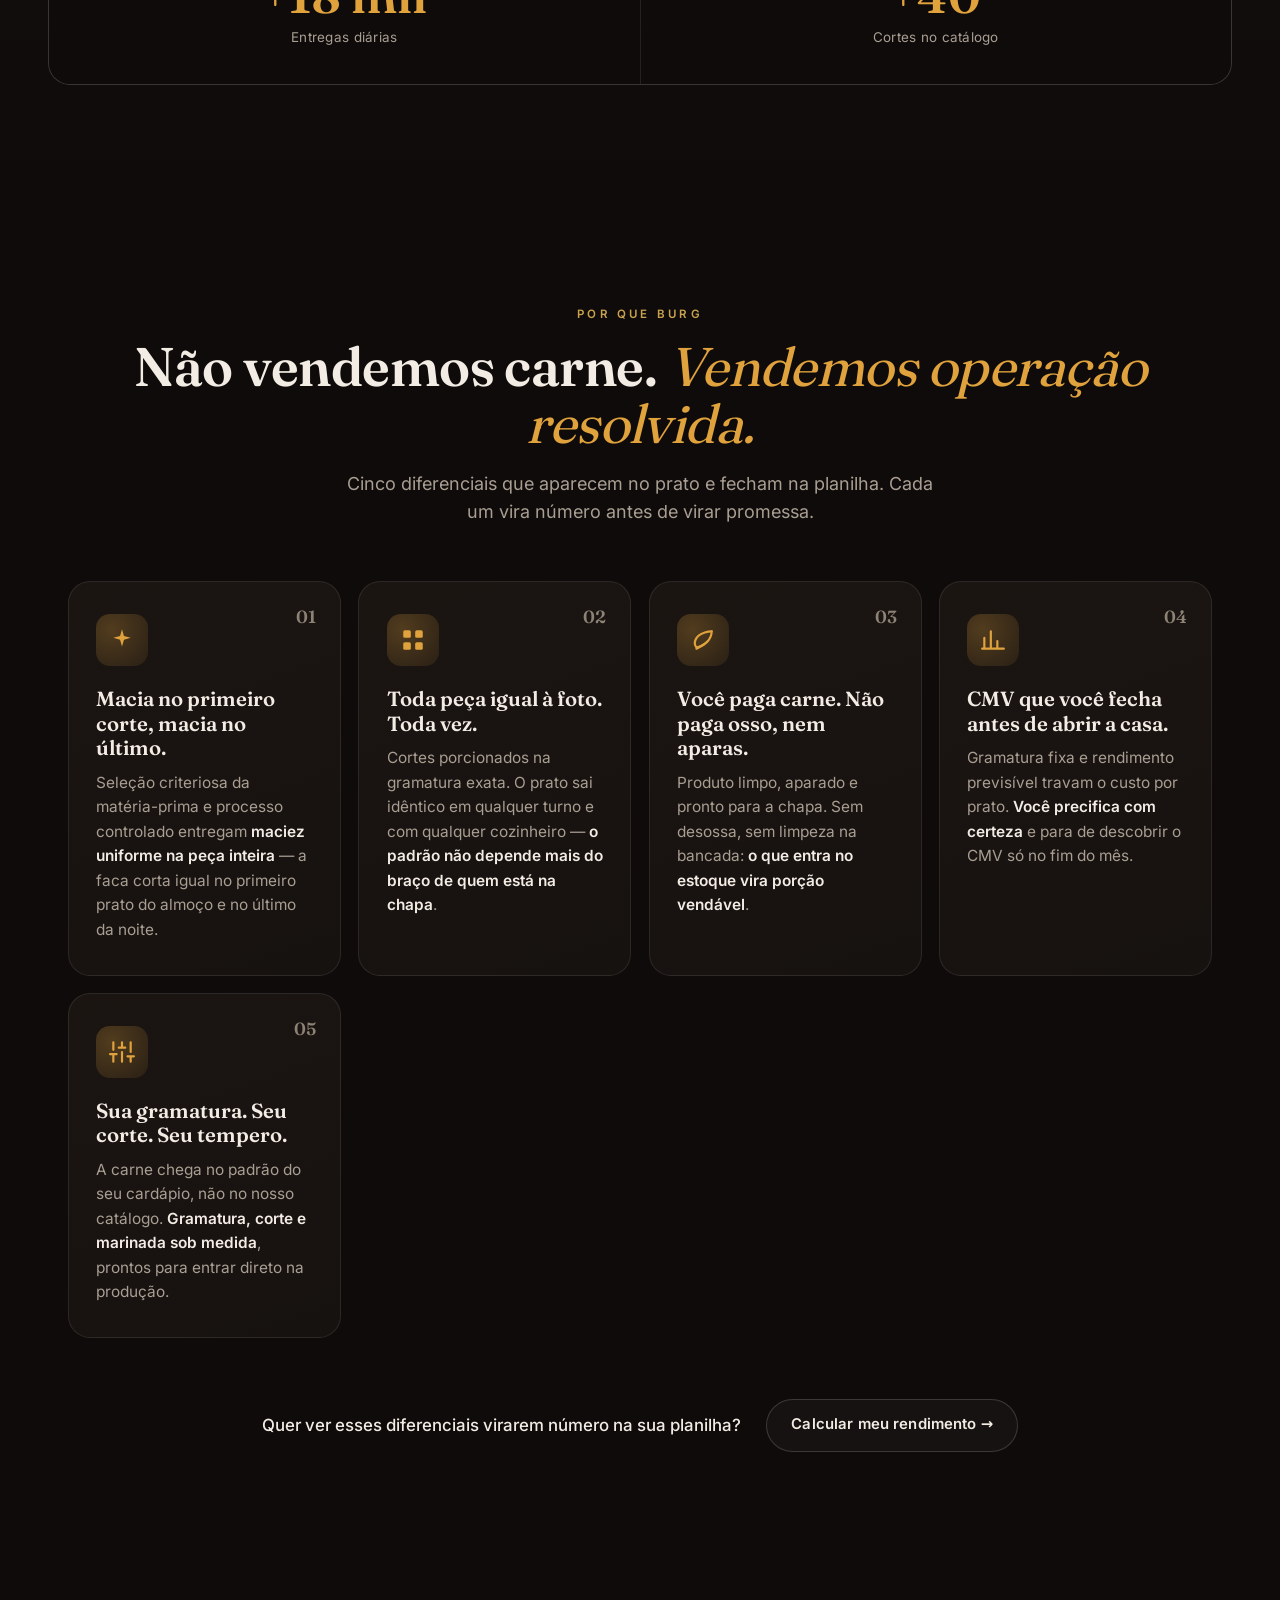
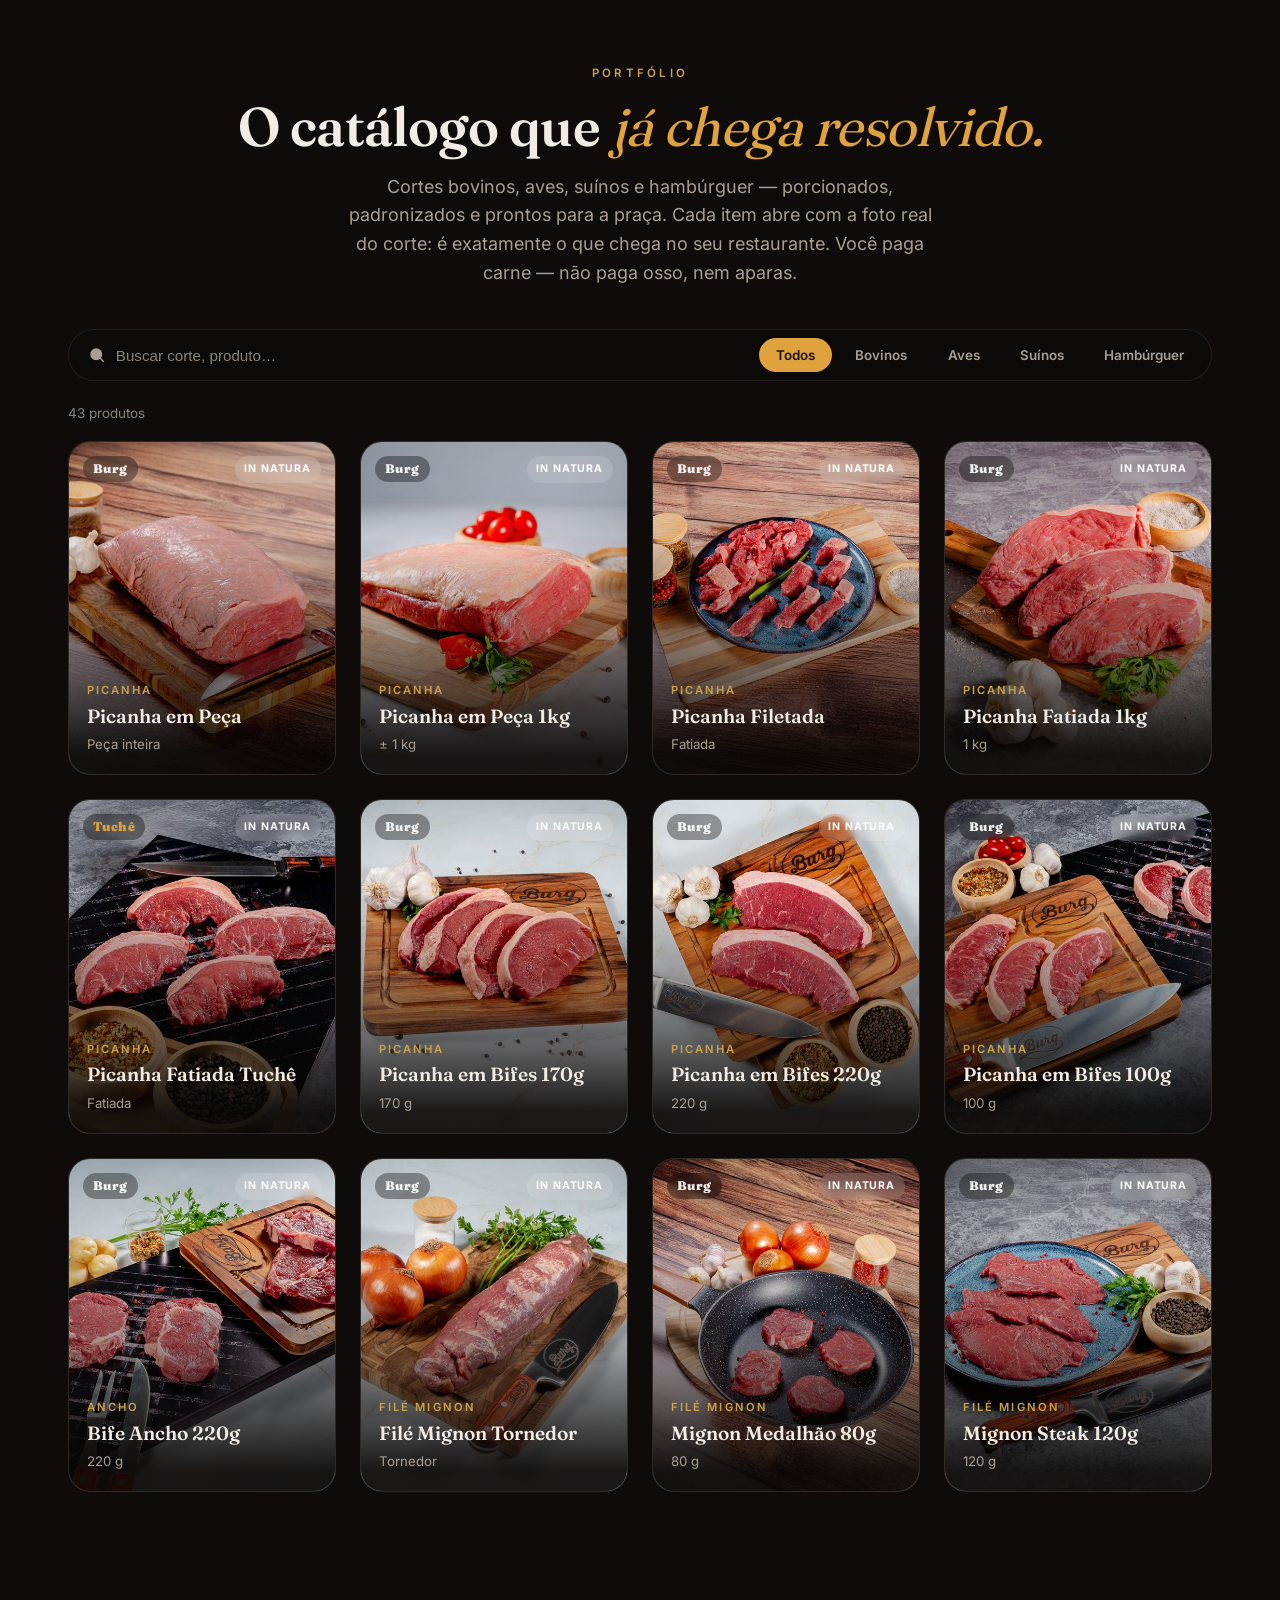
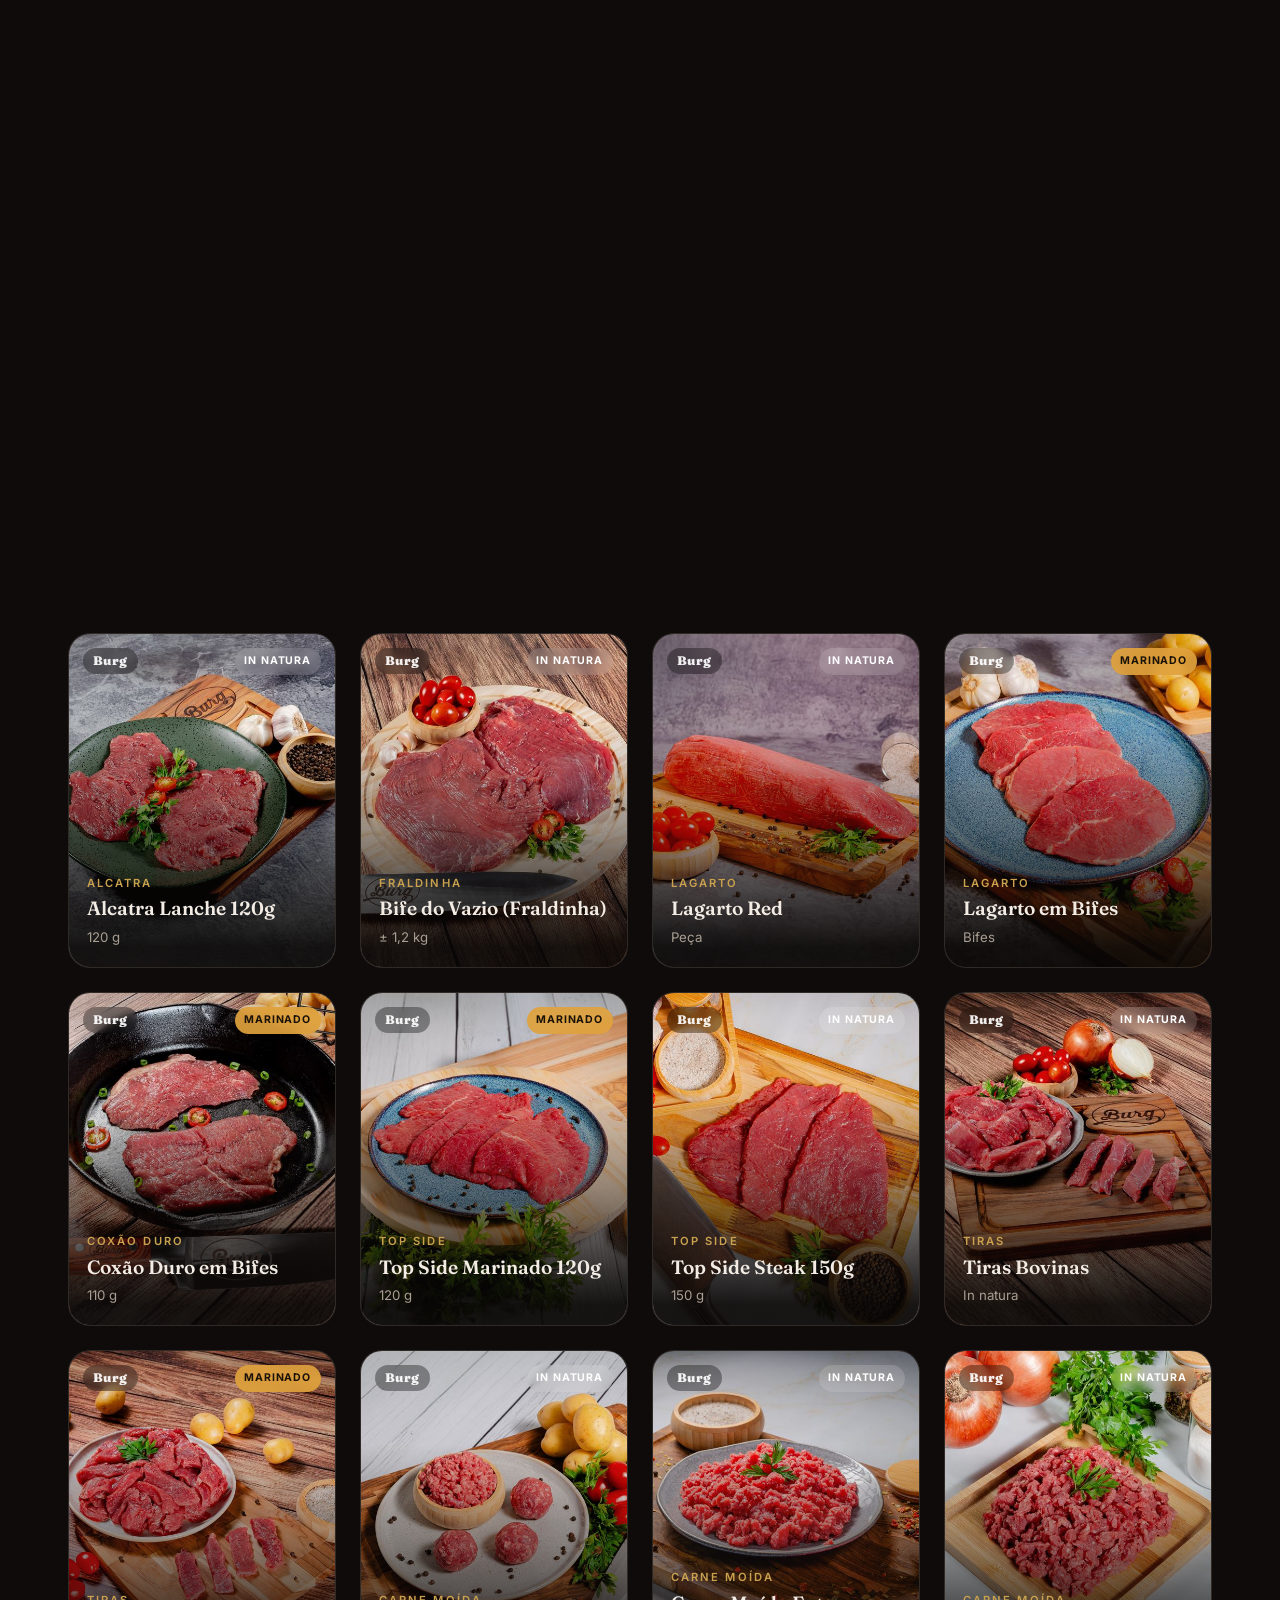
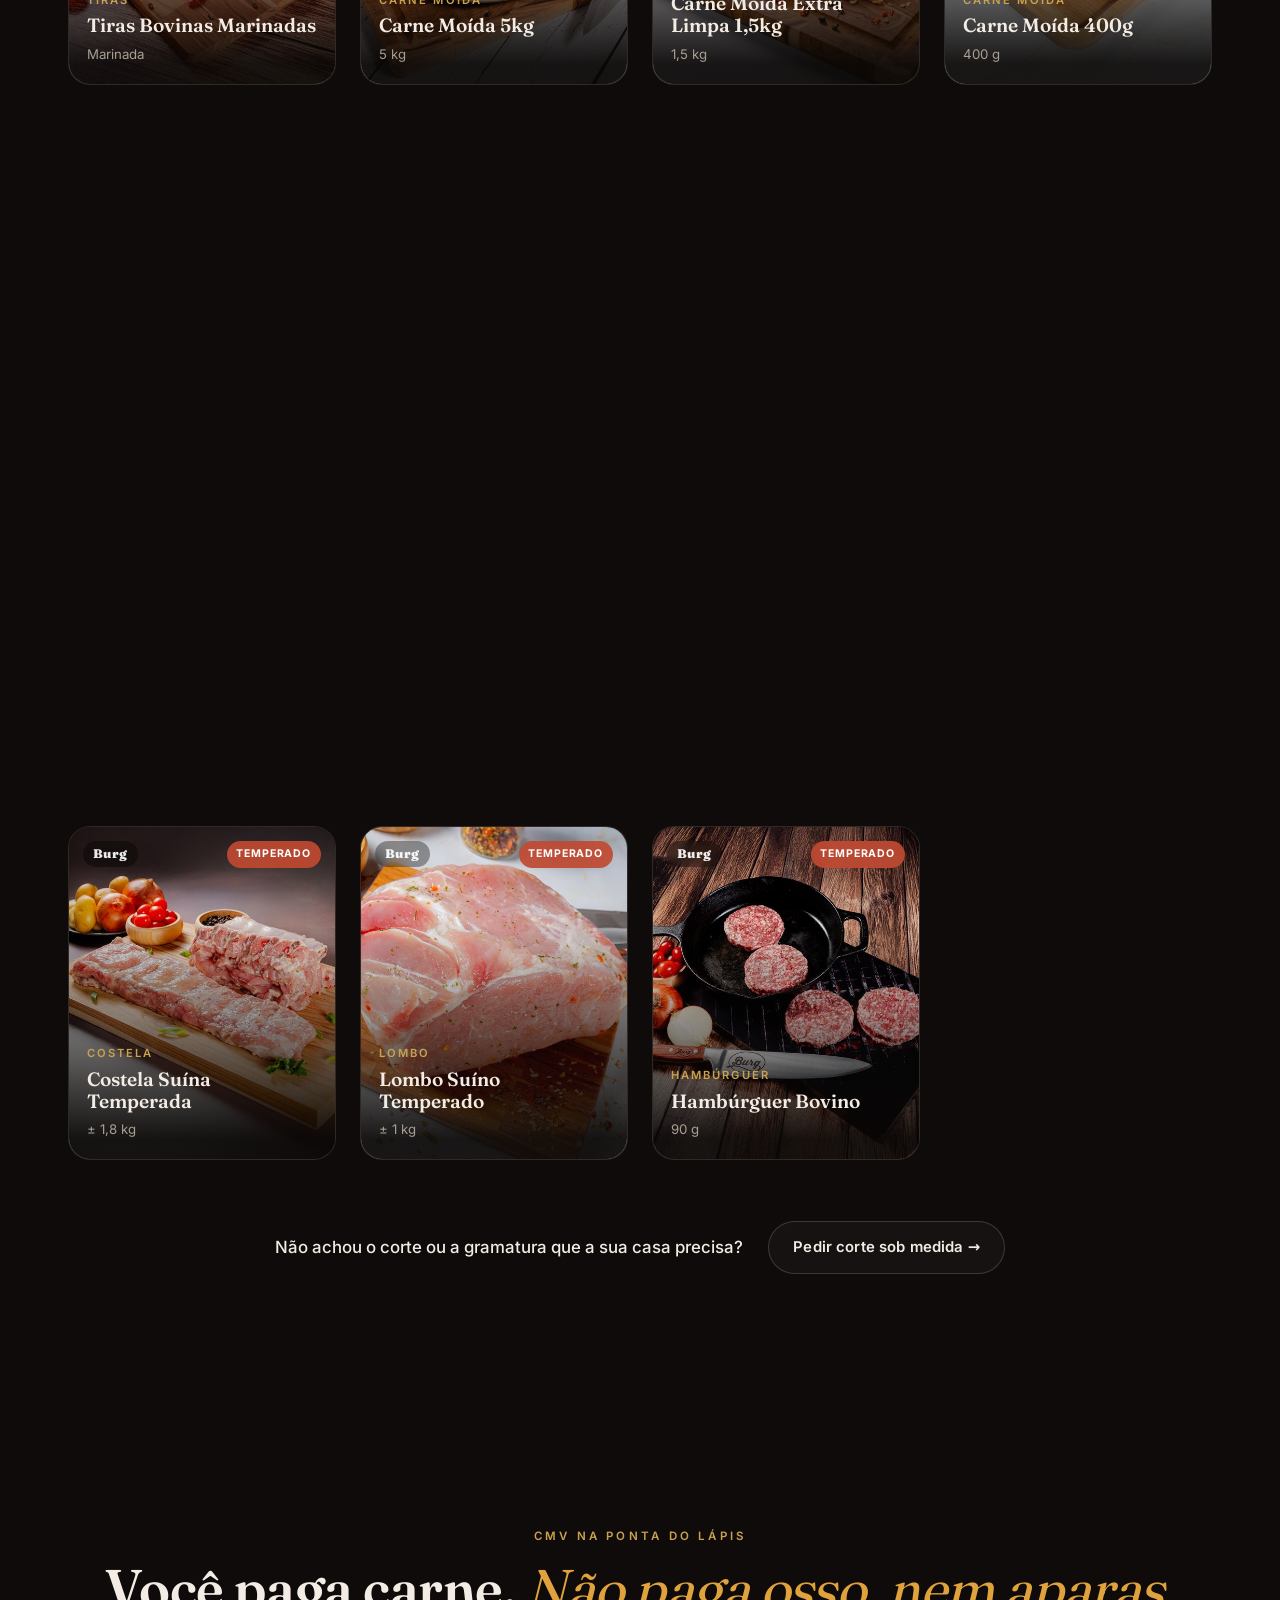
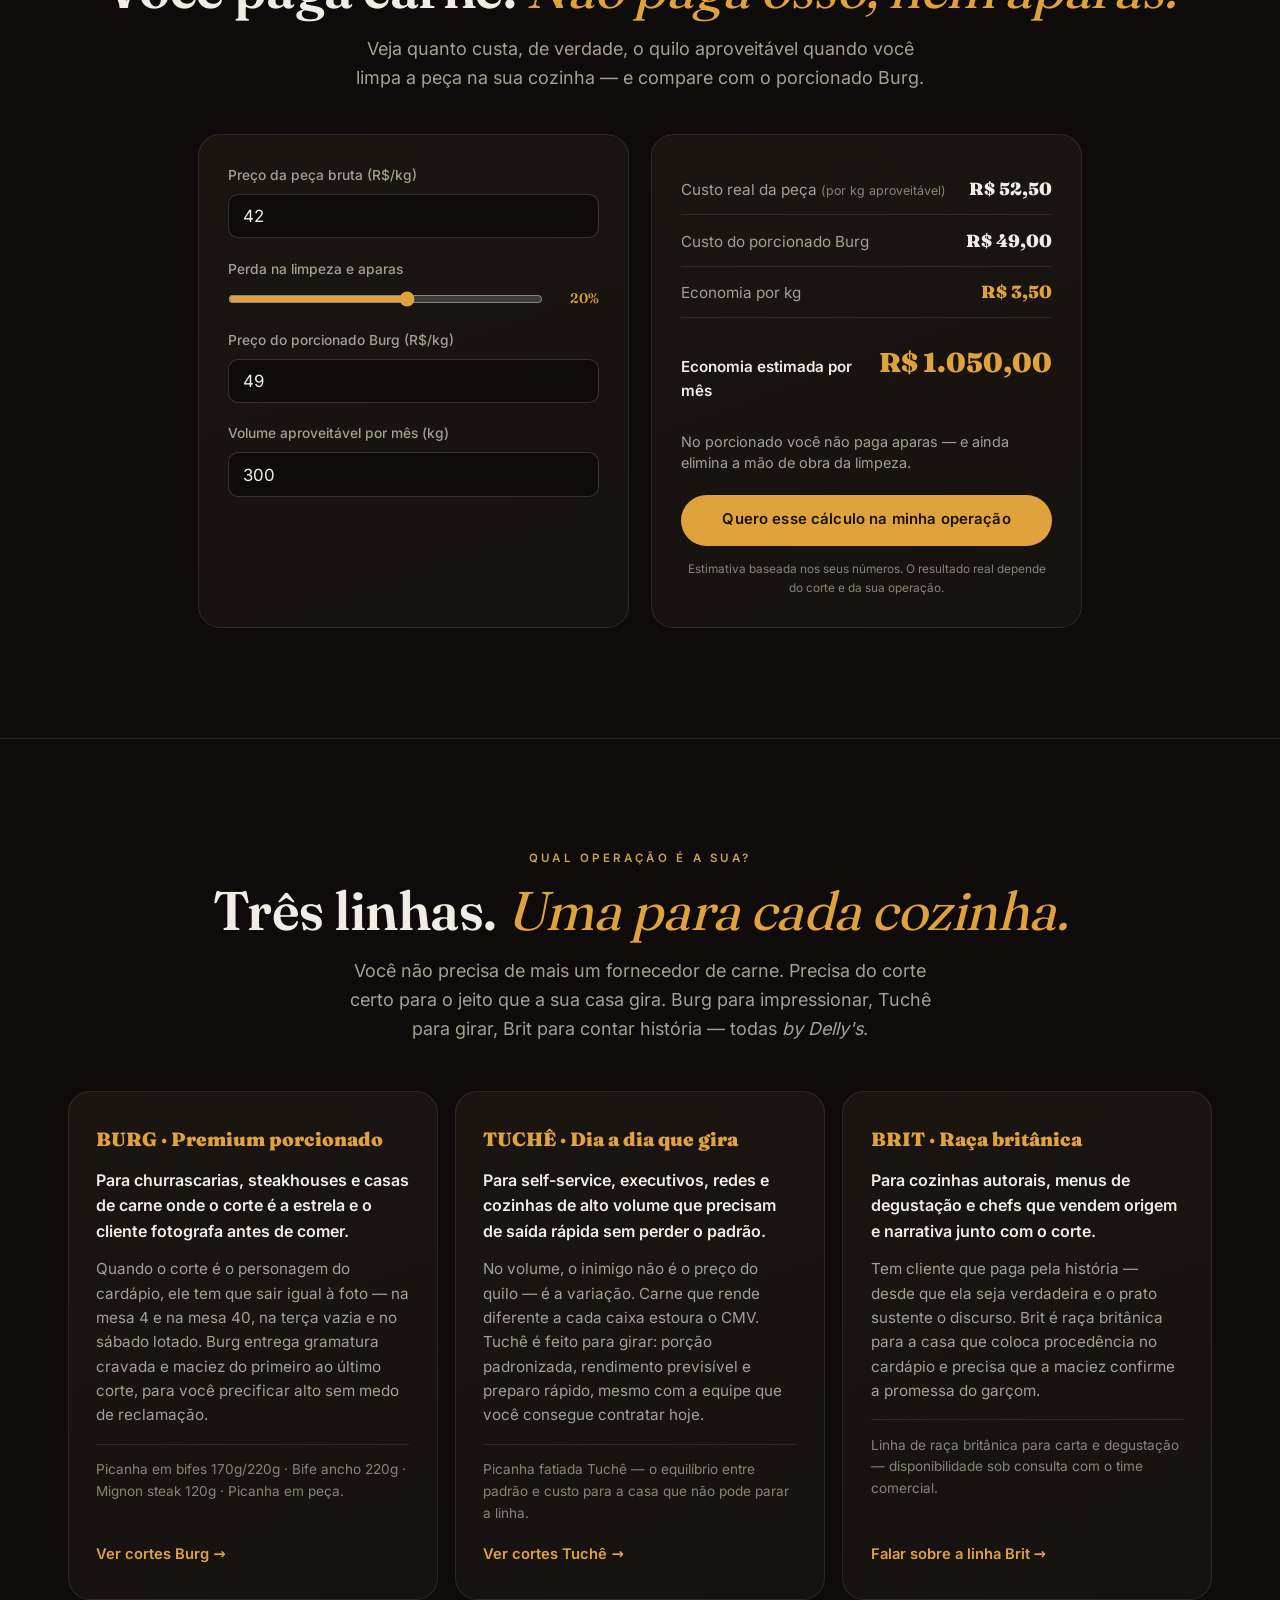
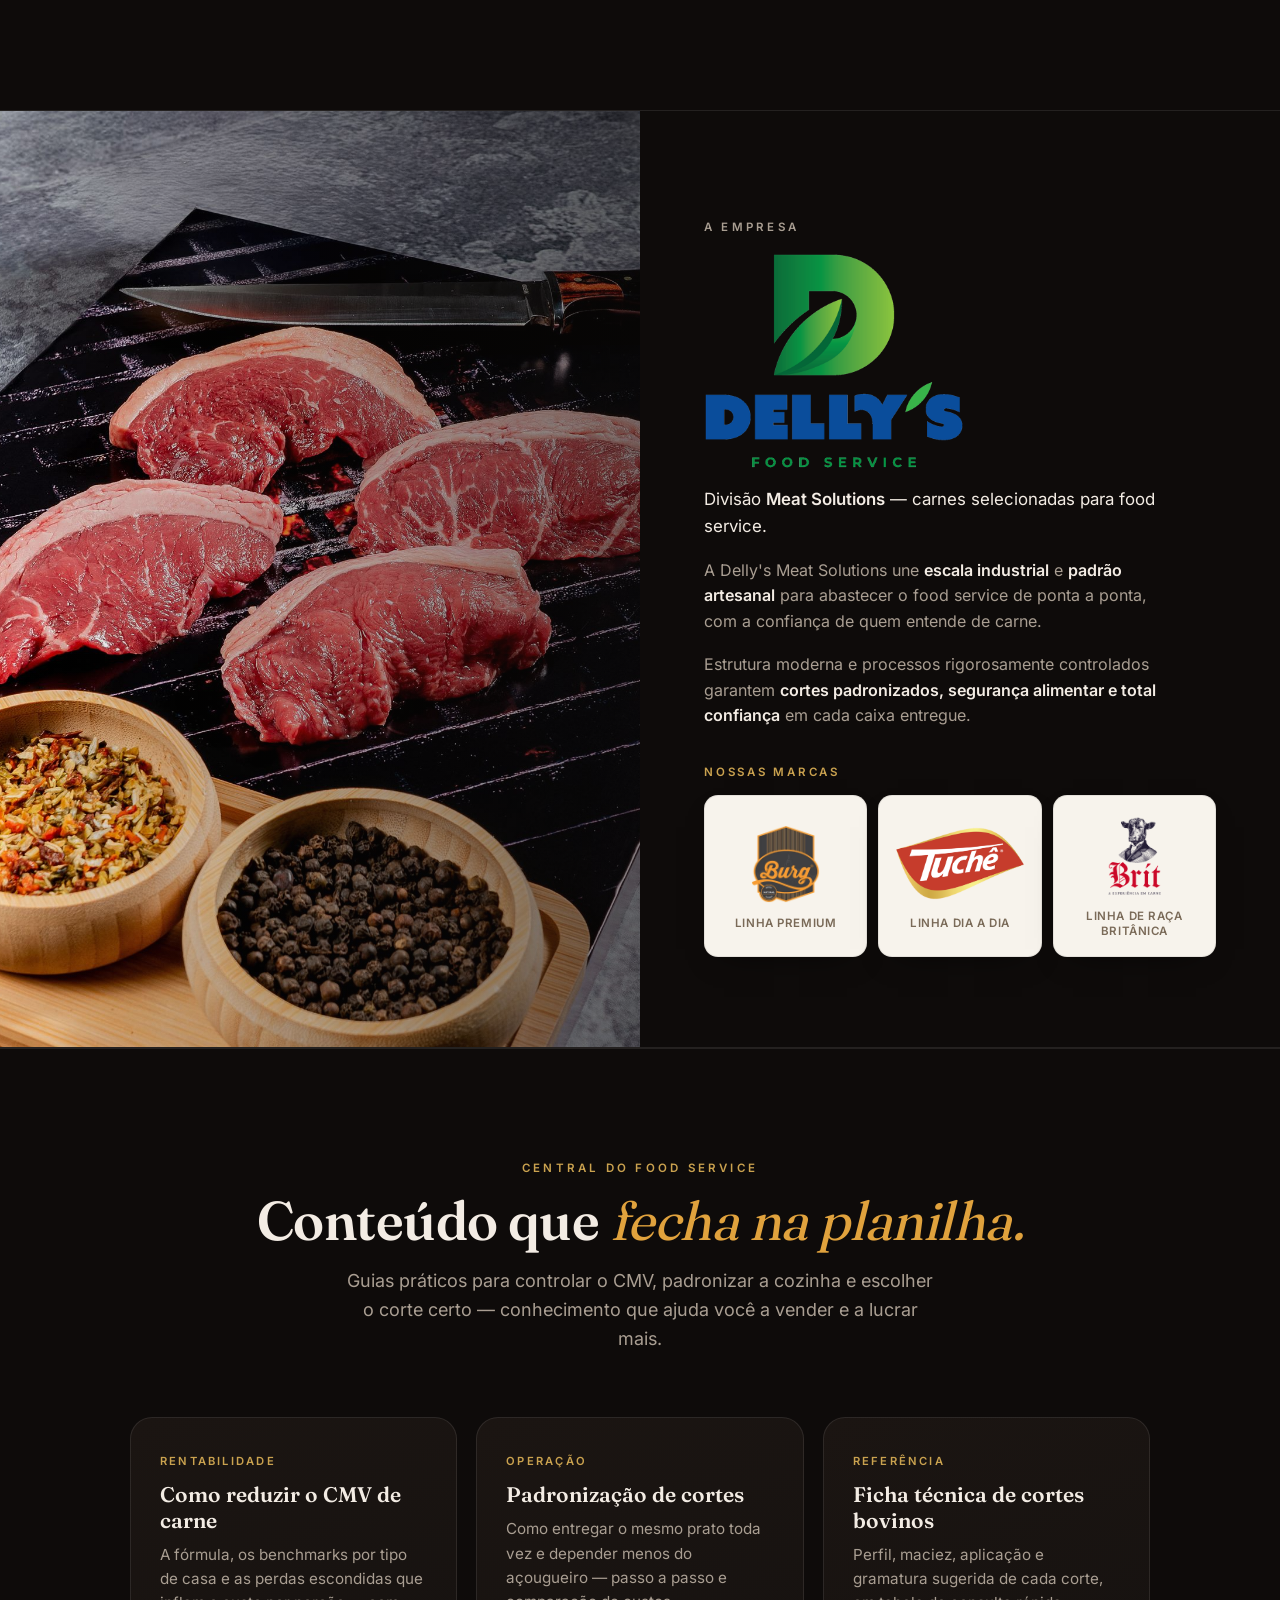
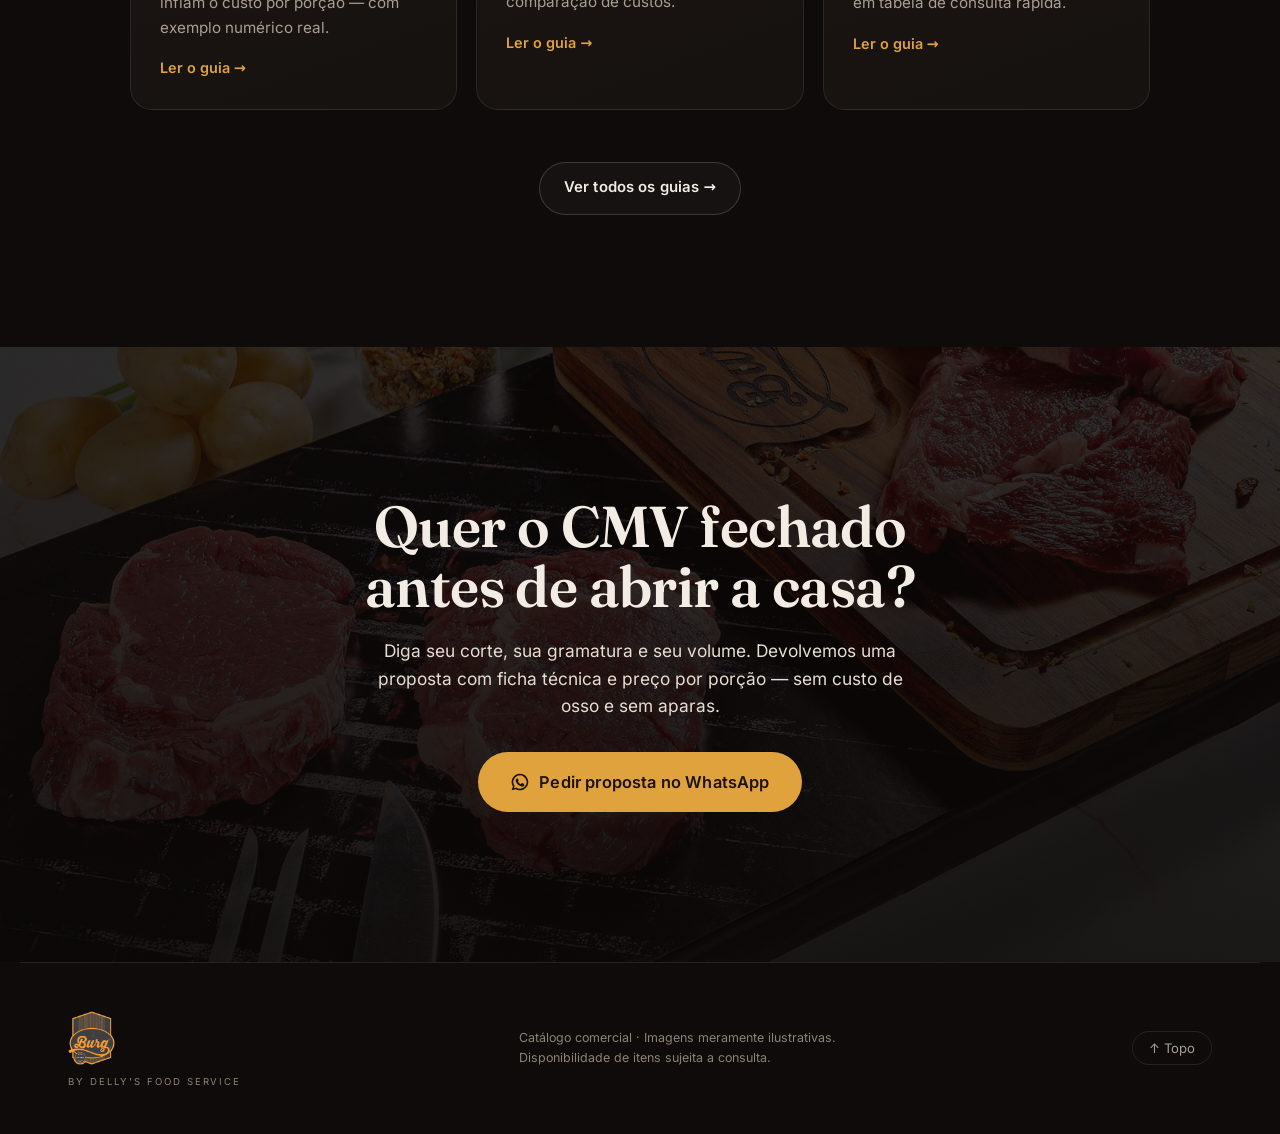
==== commit 3ce40108: "Correcao de fatos: remove "24h" e ajusta entrega para "direto no restaurante" - "Entrega em 24h" nao" ====
--- a/site/index.html
+++ b/site/index.html
@@ -102,7 +102,7 @@
     <div class="hero__inner">
       <p class="hero__eyebrow">Carne porcionada para food service · by Delly's</p>
       <h1 class="hero__title">A carne que já<br>chega <em>resolvida.</em></h1>
-      <p class="hero__lead">Cortes bovinos, aves e suínos porcionados na sua gramatura — zero osso, zero aparas, CMV previsível e padrão idêntico em toda entrega. Produção nacional, entrega em 24h a partir de 18 CDs.</p>
+      <p class="hero__lead">Cortes bovinos, aves e suínos porcionados na sua gramatura — zero osso, zero aparas, CMV previsível e padrão idêntico em toda entrega. Produção nacional, entregue direto no seu restaurante.</p>
       <div class="hero__cta">
         <a href="#catalogo" class="btn btn--solid">Ver o catálogo</a>
         <button class="btn btn--line" id="btn-present-2" type="button">
@@ -118,7 +118,7 @@
   <section class="trustbar" aria-label="Reconhecimento e credenciais">
     <ul class="trustbar__items">
       <li class="trustbar__item"><span class="trustbar__badge">★ Parceiro do Ano</span><span class="trustbar__txt">Reconhecida no food service</span></li>
-      <li class="trustbar__item"><span class="trustbar__badge">24h</span><span class="trustbar__txt">Entrega no território atendido</span></li>
+      <li class="trustbar__item"><span class="trustbar__badge">Direto</span><span class="trustbar__txt">Entrega no seu restaurante</span></li>
       <li class="trustbar__item"><span class="trustbar__badge">+190 mil</span><span class="trustbar__txt">Operações abastecidas</span></li>
       <li class="trustbar__item"><span class="trustbar__badge">by Delly's</span><span class="trustbar__txt">Burg, Tuchê e Brit — uma só logística</span></li>
     </ul>
@@ -136,7 +136,7 @@
       <li><span class="stat__num" data-count="80" data-suffix="%">80%</span><span class="stat__lbl">Presença no território nacional</span></li>
       <li><span class="stat__num" data-count="18" data-suffix="" data-prefix="+">+18</span><span class="stat__lbl">Centros de distribuição</span></li>
       <li><span class="stat__num" data-count="18" data-suffix=" mil" data-prefix="+">+18 mil</span><span class="stat__lbl">Entregas diárias</span></li>
-      <li><span class="stat__num" data-count="24" data-suffix="h">24h</span><span class="stat__lbl">Entrega em até</span></li>
+      <li><span class="stat__num" data-count="40" data-suffix="" data-prefix="+">+40</span><span class="stat__lbl">Cortes no catálogo</span></li>
     </ul>
   </section>
 
@@ -159,7 +159,7 @@
     <div class="section-head">
       <p class="kicker">Portfólio</p>
       <h2 class="section-title">O catálogo que <em>já chega resolvido.</em></h2>
-      <p class="section-sub">Cortes bovinos, aves, suínos e hambúrguer — porcionados, padronizados e prontos para a praça. Cada item abre com a foto real do corte: é exatamente o que chega no seu CD. Você paga carne — não paga osso, nem aparas.</p>
+      <p class="section-sub">Cortes bovinos, aves, suínos e hambúrguer — porcionados, padronizados e prontos para a praça. Cada item abre com a foto real do corte: é exatamente o que chega no seu restaurante. Você paga carne — não paga osso, nem aparas.</p>
     </div>
 
     <div class="cat__toolbar">
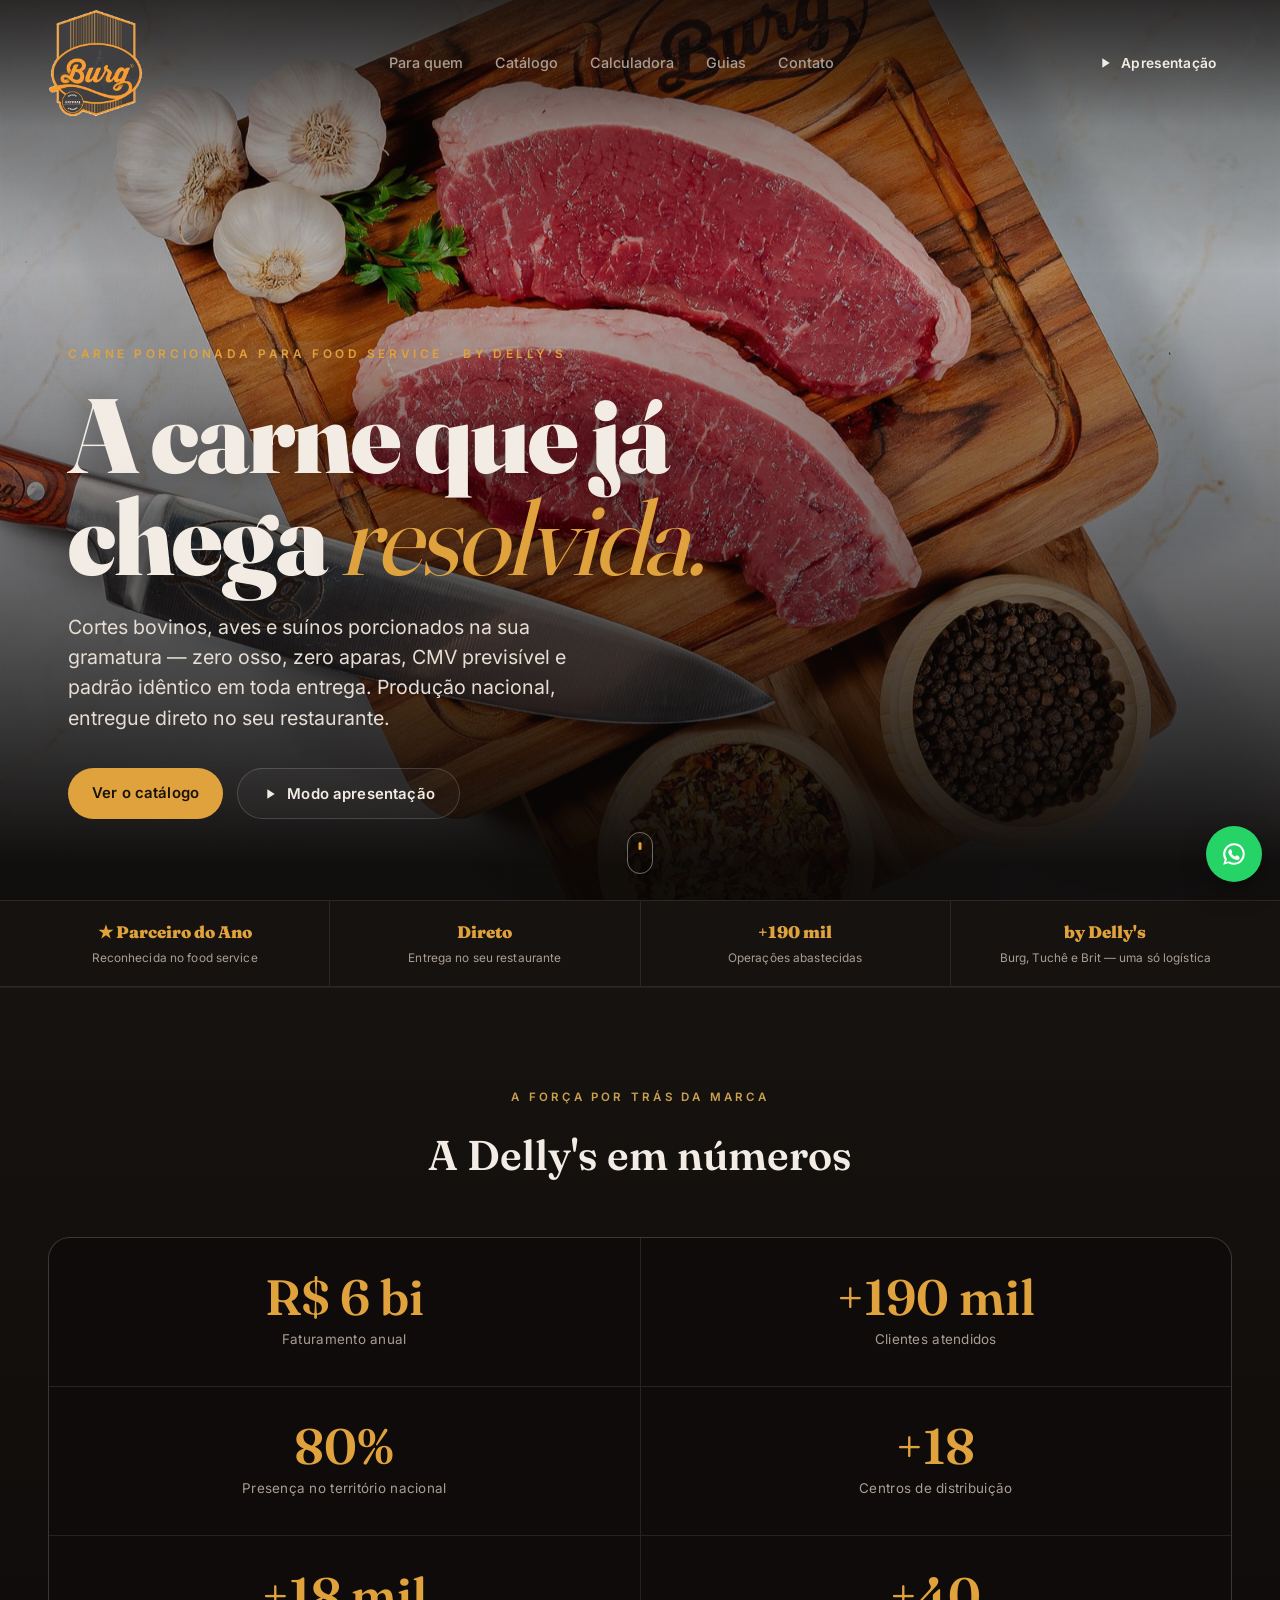
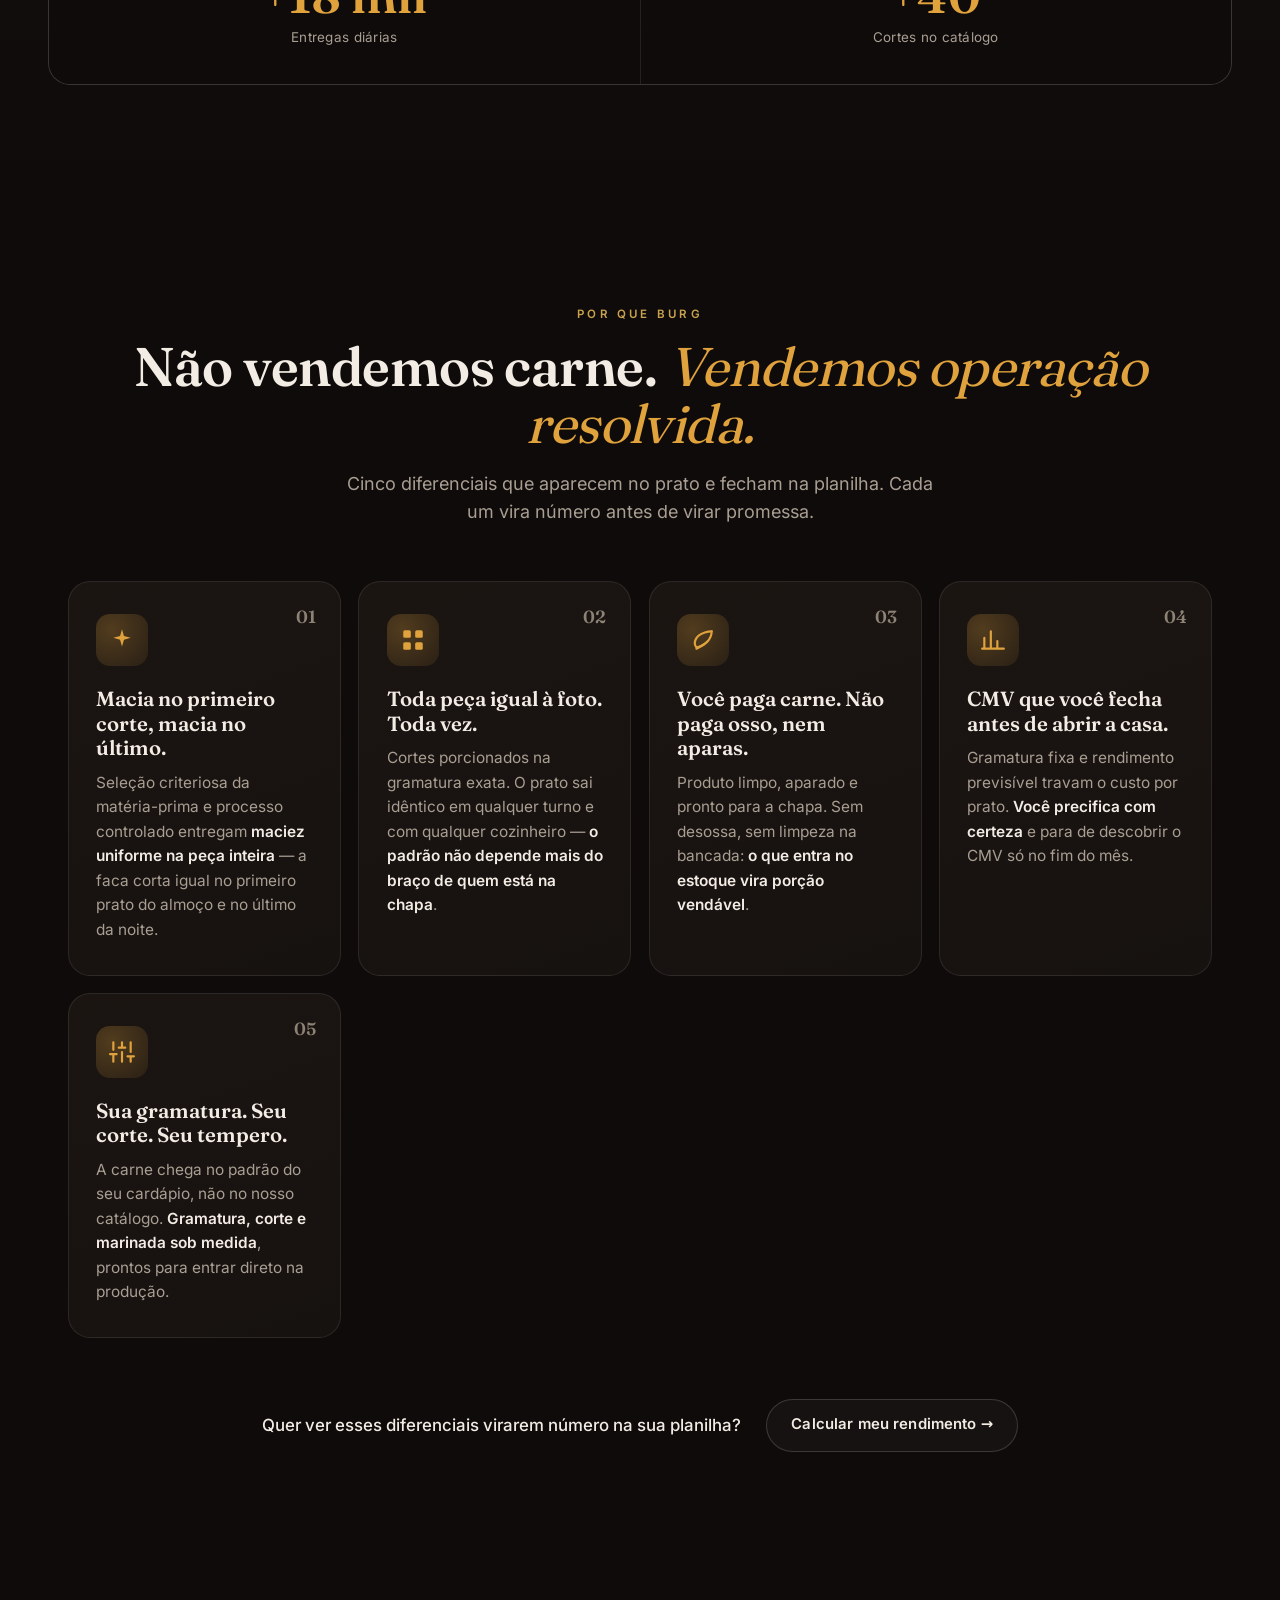
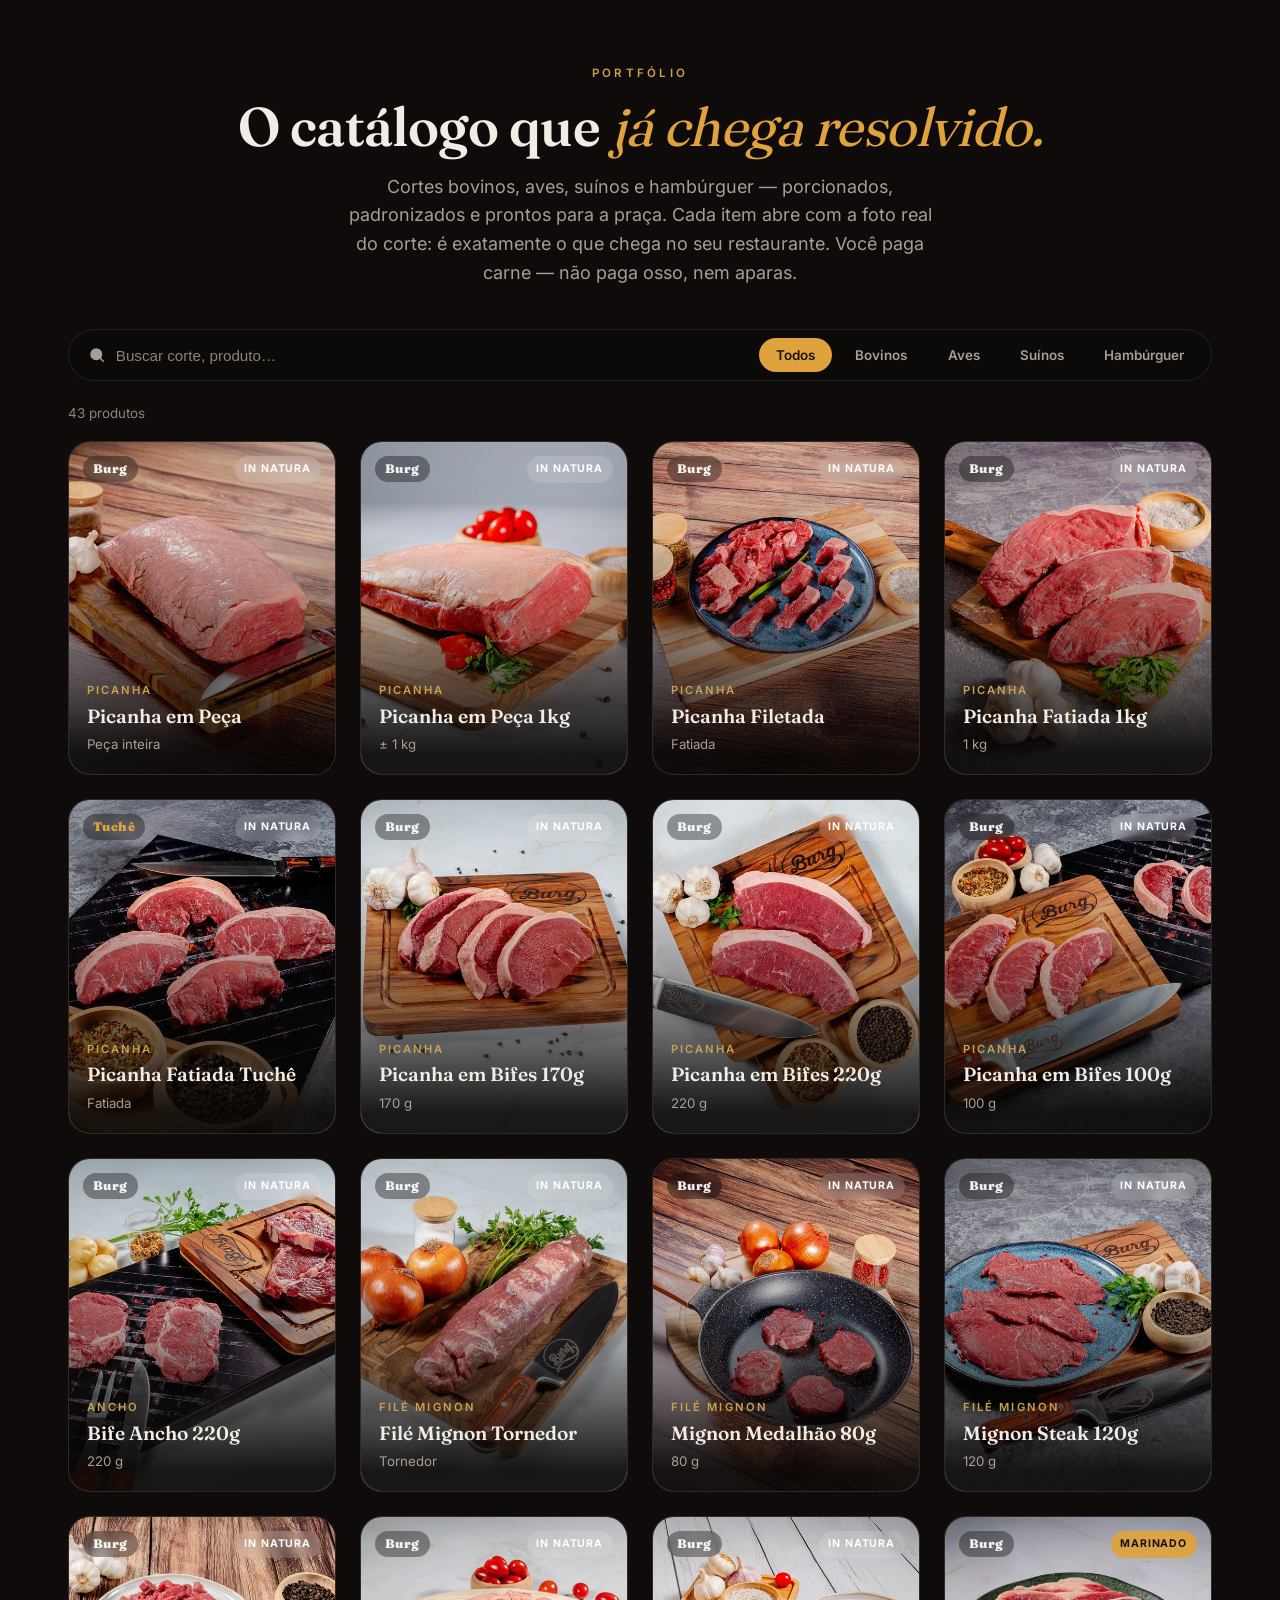
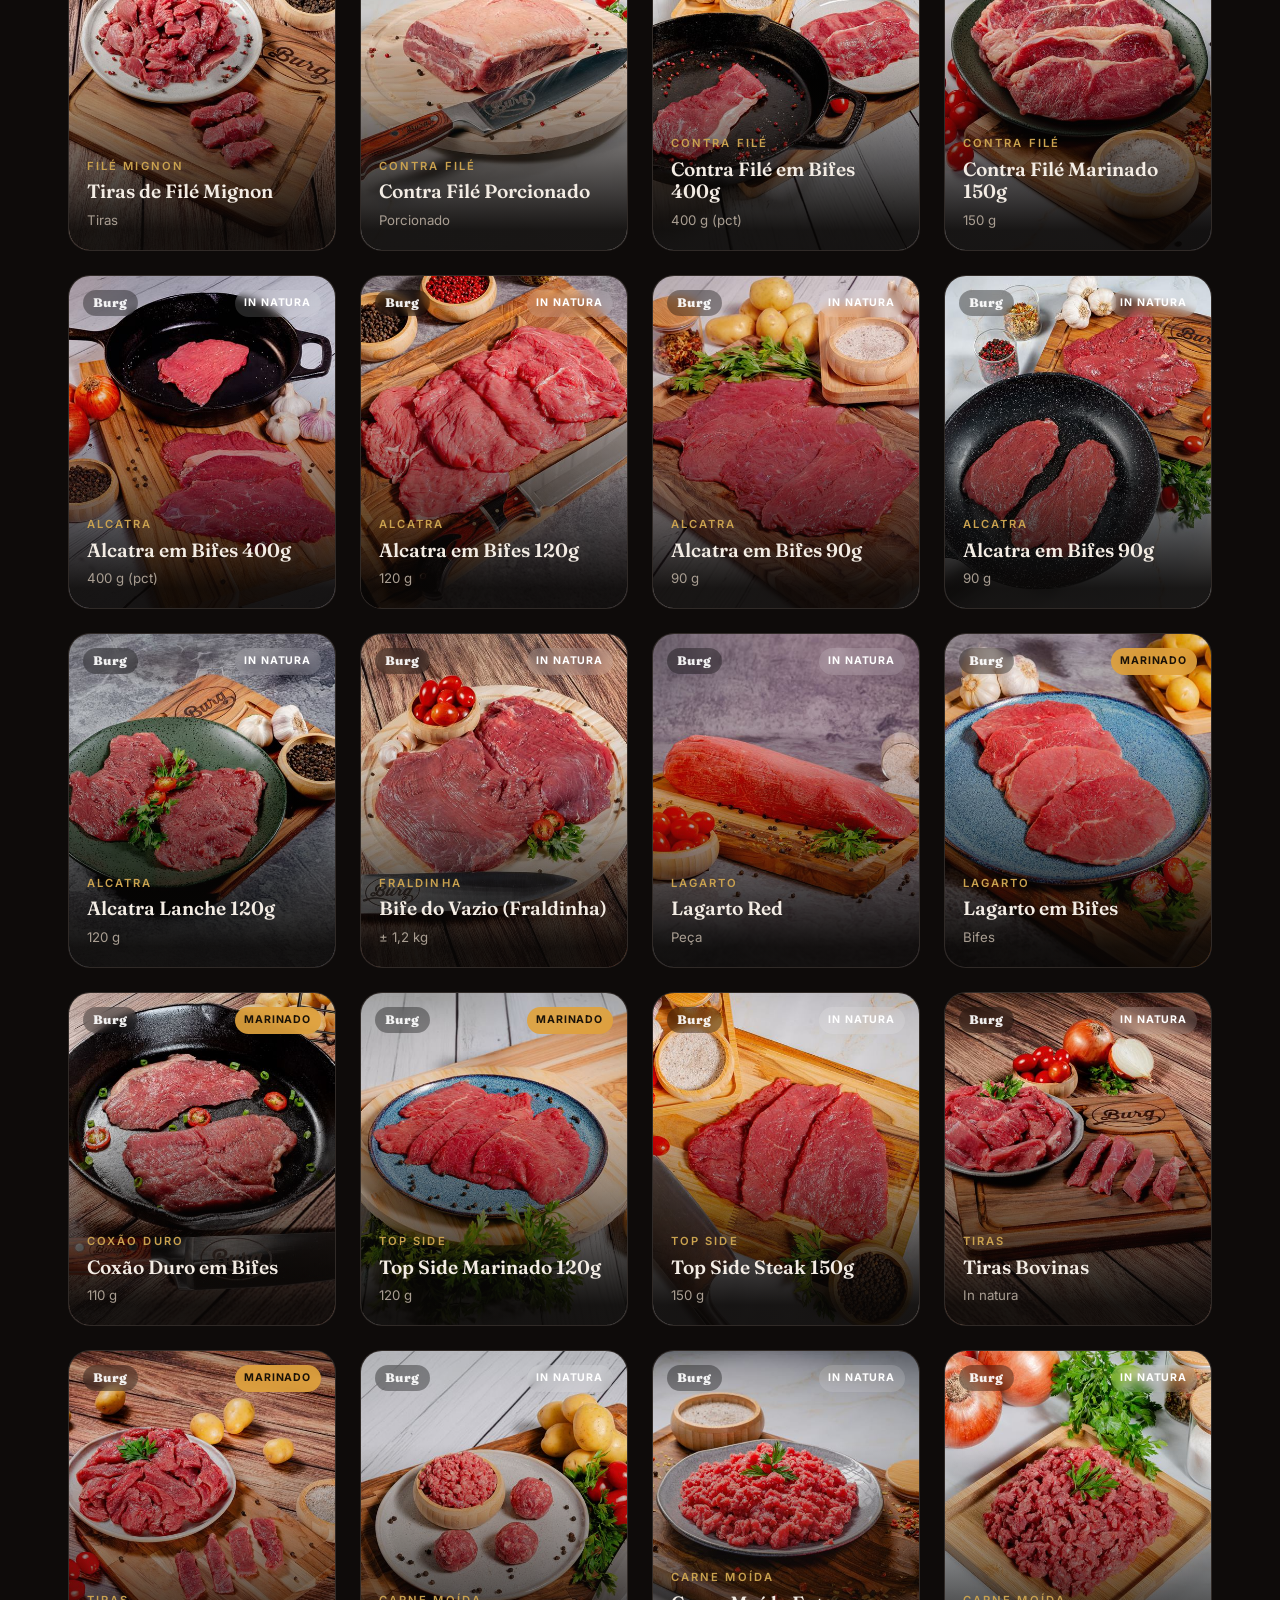
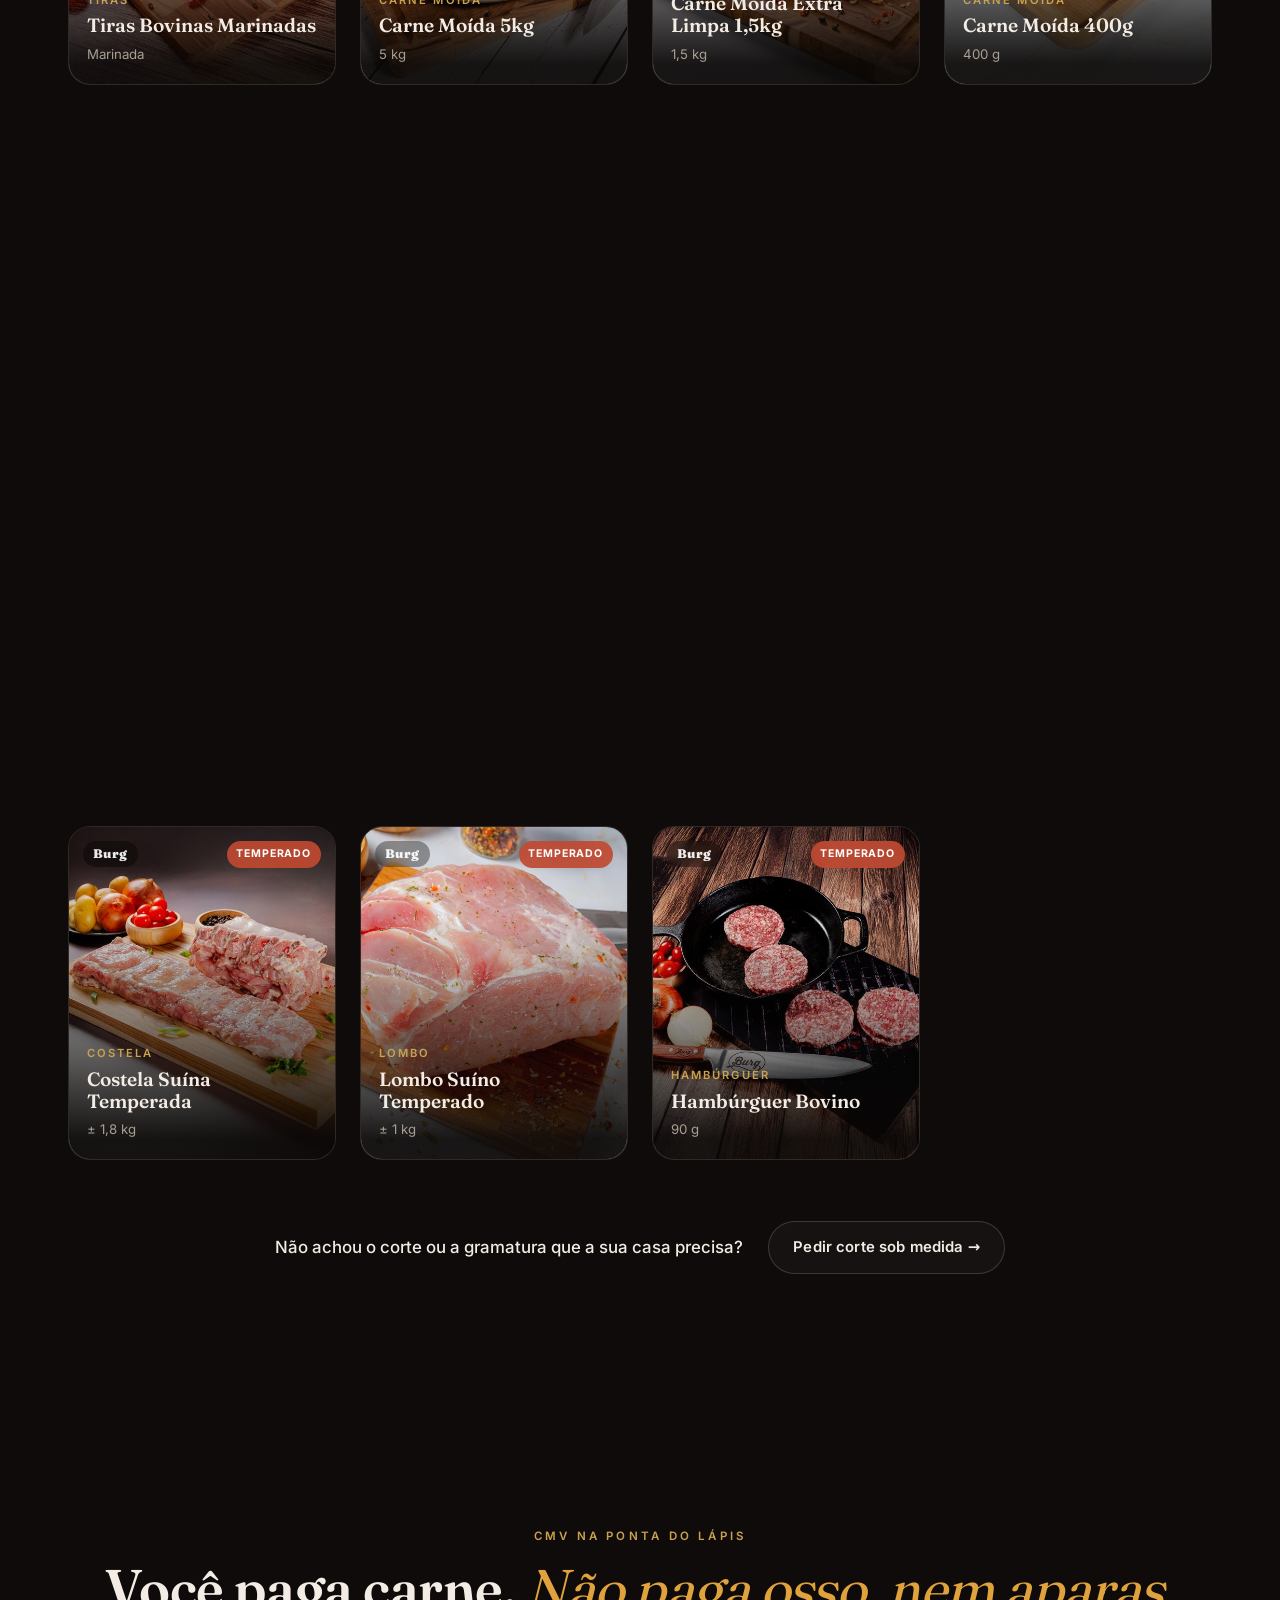
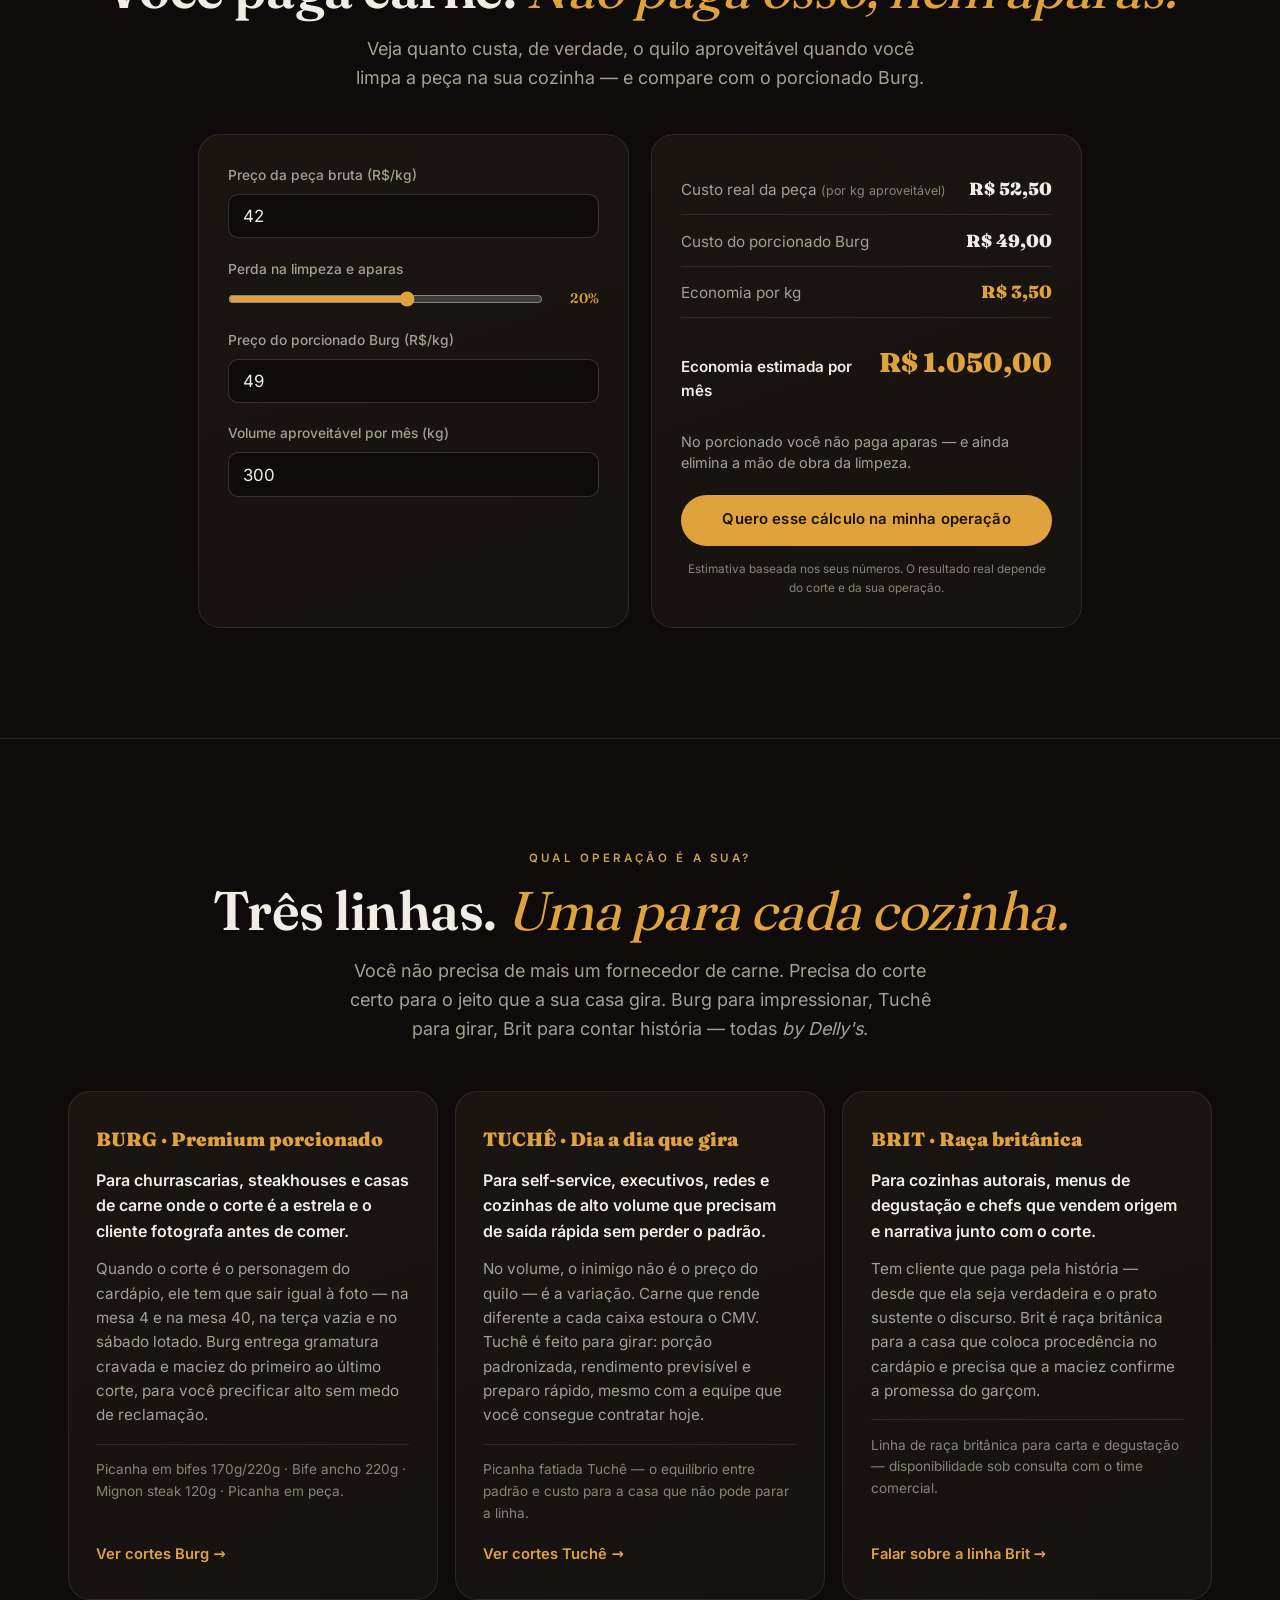
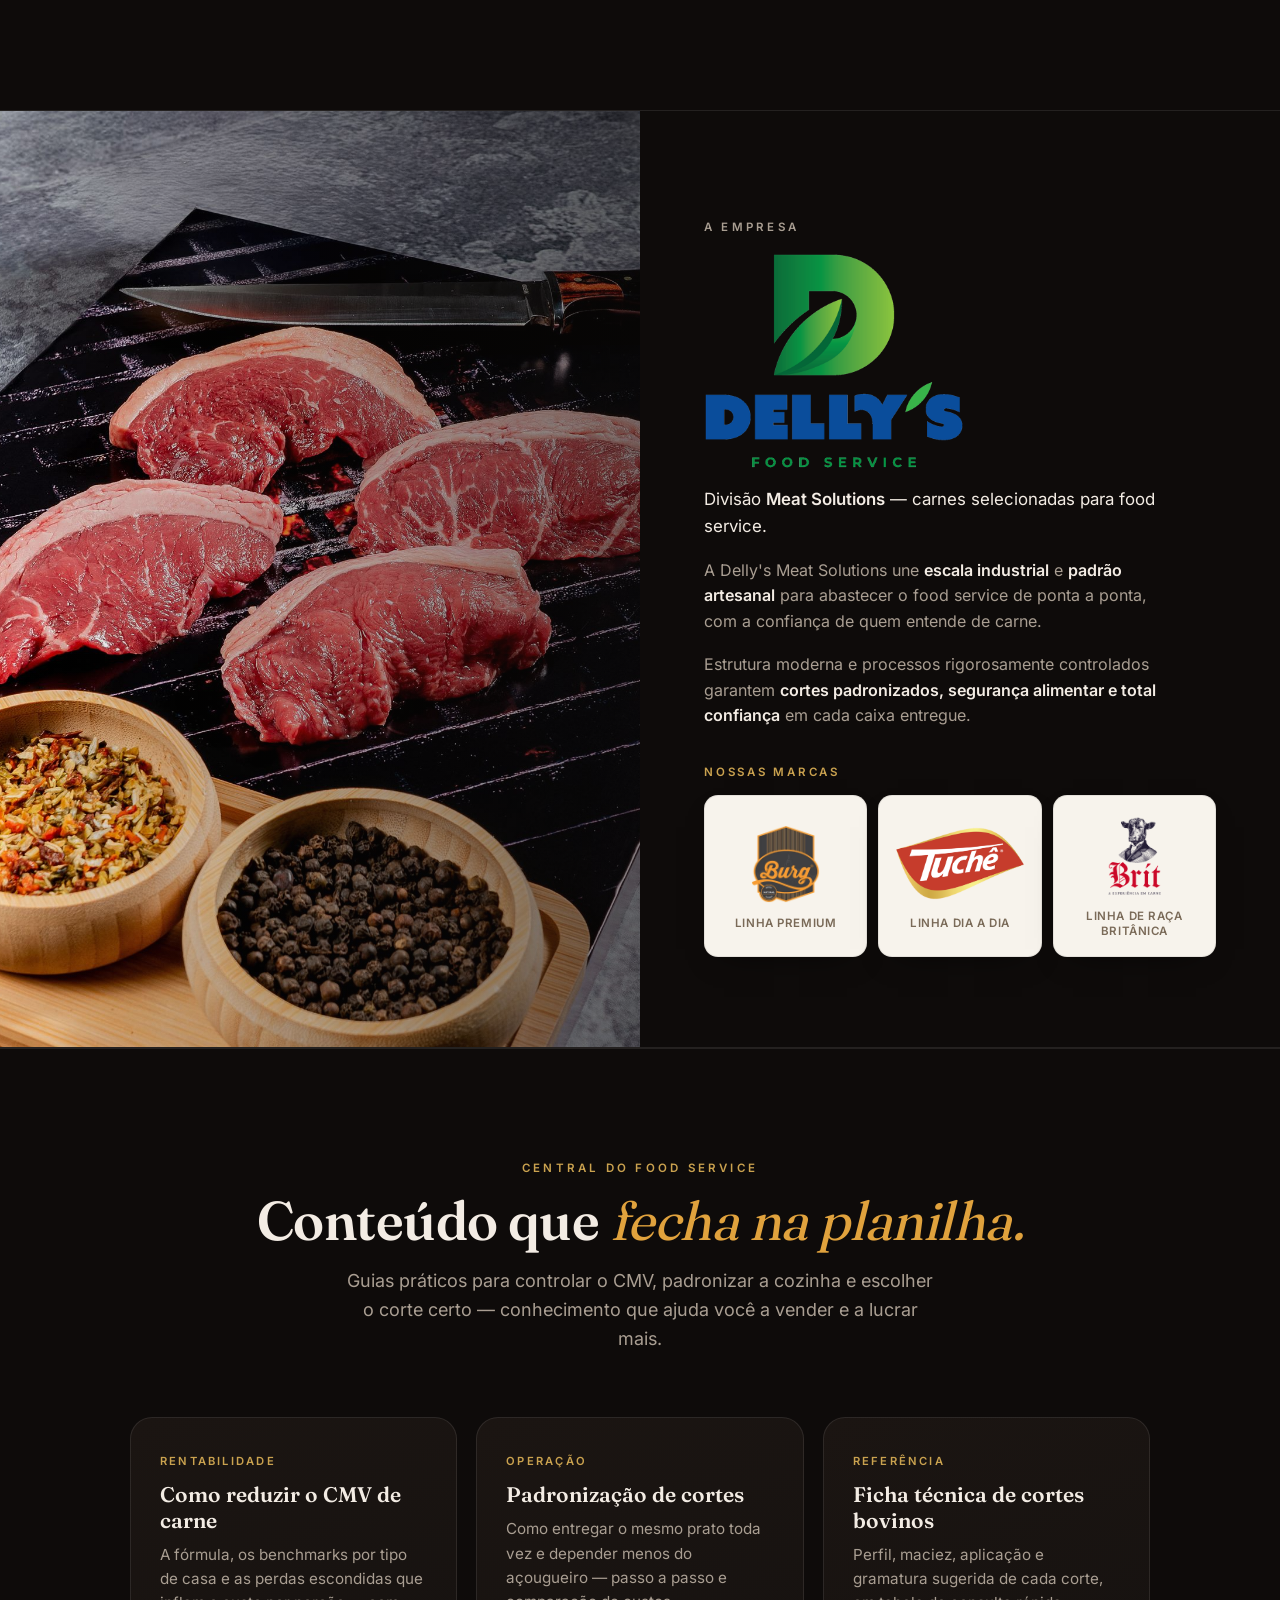
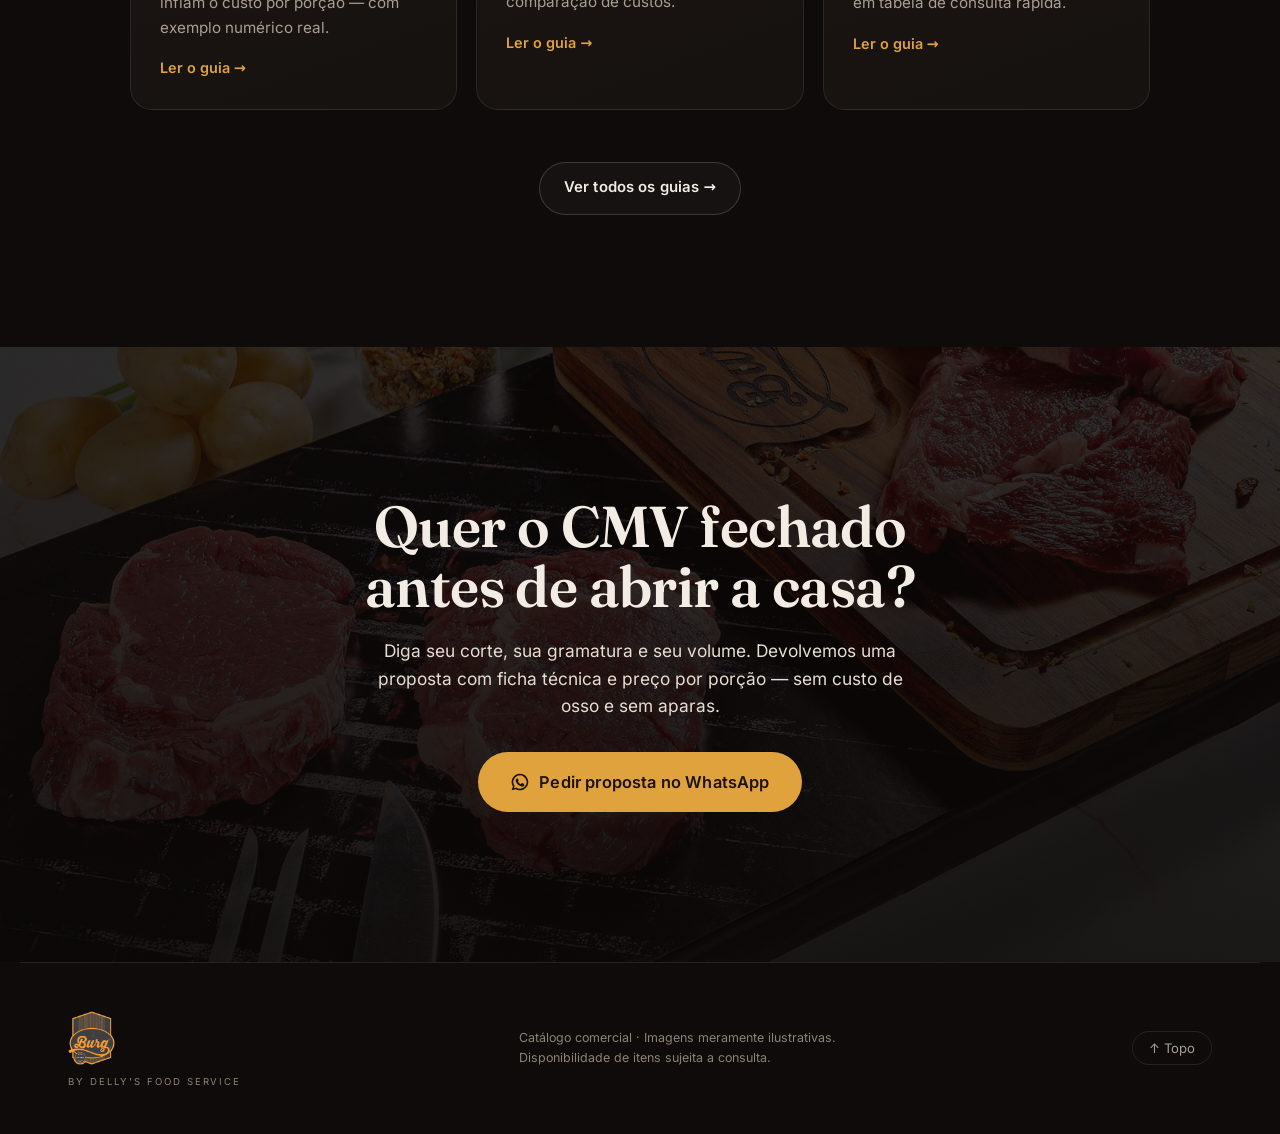
==== commit e1222fb6: "Favicon: "B" estilizado da Burg na aba do navegador - favicon.svg redesenhado: B ambar sobre grafite" ====
--- a/site/index.html
+++ b/site/index.html
@@ -10,6 +10,8 @@
 <meta name="robots" content="index, follow, max-image-preview:large, max-snippet:-1" />
 <meta name="author" content="Delly's Meat Solutions" />
 <link rel="icon" href="assets/favicon.svg" type="image/svg+xml" />
+<link rel="icon" type="image/png" sizes="32x32" href="assets/favicon-32.png" />
+<link rel="icon" type="image/png" sizes="16x16" href="assets/favicon-16.png" />
 <link rel="apple-touch-icon" href="assets/apple-touch-icon.png" />
 <meta property="og:type" content="website" />
 <meta property="og:title" content="Burg · Cortes nobres para food service" />
--- a/site/assets/css/styles.css
+++ b/site/assets/css/styles.css
@@ -79,8 +79,8 @@
 .hdr.is-scrolled{background:rgba(13,10,9,.86);backdrop-filter:blur(14px);
   border-bottom:1px solid var(--line);padding-top:.5rem;padding-bottom:.5rem}
 .brand{display:flex;flex-direction:column;line-height:1}
-.brand__logo{height:124px;width:auto;display:block;transition:height .35s var(--ease)}
-.hdr.is-scrolled .brand__logo{height:54px}
+.brand__logo{height:clamp(60px,12vh,120px);width:auto;display:block;transition:height .35s var(--ease)}
+.hdr.is-scrolled .brand__logo{height:66px}
 .brand__mark{font-family:var(--serif);font-weight:900;font-size:1.5rem;letter-spacing:.01em}
 .brand__mark::first-letter{color:var(--gold)}
 .brand__by{font-size:.6rem;letter-spacing:.2em;text-transform:uppercase;color:var(--muted-2);margin-top:.25rem}
@@ -151,7 +151,7 @@
 
 /* ============ CATÁLOGO ============ */
 .cat{padding:clamp(40px,6vw,70px) 0 clamp(70px,10vw,120px)}
-.cat__toolbar{position:sticky;top:78px;z-index:30;max-width:var(--maxw);margin:2.6rem auto 0;
+.cat__toolbar{position:sticky;top:90px;z-index:30;max-width:var(--maxw);margin:2.6rem auto 0;
   padding:0 clamp(20px,5vw,48px)}
 .cat__toolbar-inner{display:flex;flex-wrap:wrap;gap:.9rem;align-items:center;justify-content:space-between;
   background:rgba(13,10,9,.8);backdrop-filter:blur(14px);border:1px solid var(--line);border-radius:100px;padding:.5rem .6rem .5rem 1.2rem}
@@ -309,13 +309,11 @@
   .company__media{min-height:280px;order:-1}
   .modal__panel{grid-template-columns:1fr;max-height:94vh}
   .mgal__main{min-height:46vh;max-height:46vh}
-  .cat__toolbar{top:72px}
+  .cat__toolbar{top:90px}
   .cat__toolbar-inner{border-radius:var(--r-lg);flex-direction:column;align-items:stretch;padding:1rem}
   .filters{justify-content:flex-start;overflow-x:auto;padding-bottom:.2rem}
 }
 @media (max-width:560px){
-  .brand__logo{height:88px}
-  .hdr.is-scrolled .brand__logo{height:48px}
   .stats__grid{grid-template-columns:repeat(2,1fr)}
   .grid{grid-template-columns:repeat(2,minmax(0,1fr));gap:.7rem}
   .card__name{font-size:.98rem}
@@ -327,21 +325,15 @@
 @media (min-width:561px) and (max-width:860px){
   .grid{grid-template-columns:repeat(3,minmax(0,1fr))}
 }
-/* Telas de pouca ALTURA (notebooks): encolhe logo e título do hero p/ não colidirem.
-   Vêm depois das media de largura para ter precedência quando ambas se aplicam. */
-@media (max-height:820px){
-  .brand__logo{height:94px}
-  .hdr.is-scrolled .brand__logo{height:50px}
-}
+/* Telas de pouca ALTURA (notebooks): o logo do topo já encolhe via clamp(12vh);
+   aqui só ajustamos o título do hero p/ caber sem colidir. */
 @media (max-height:710px){
-  .brand__logo{height:74px}
-  .hdr.is-scrolled .brand__logo{height:46px}
   .hero__title{font-size:clamp(2.1rem,5.4vw,3.5rem)}
   .hero__inner{padding-bottom:clamp(30px,4.5vh,54px)}
 }
 @media (max-height:560px){
   .hero{min-height:auto;padding-top:96px}
-  .brand__logo{height:58px}
+  .hdr.is-scrolled .brand__logo{height:50px}
   .hero__title{font-size:clamp(1.8rem,5vw,2.6rem)}
 }
 
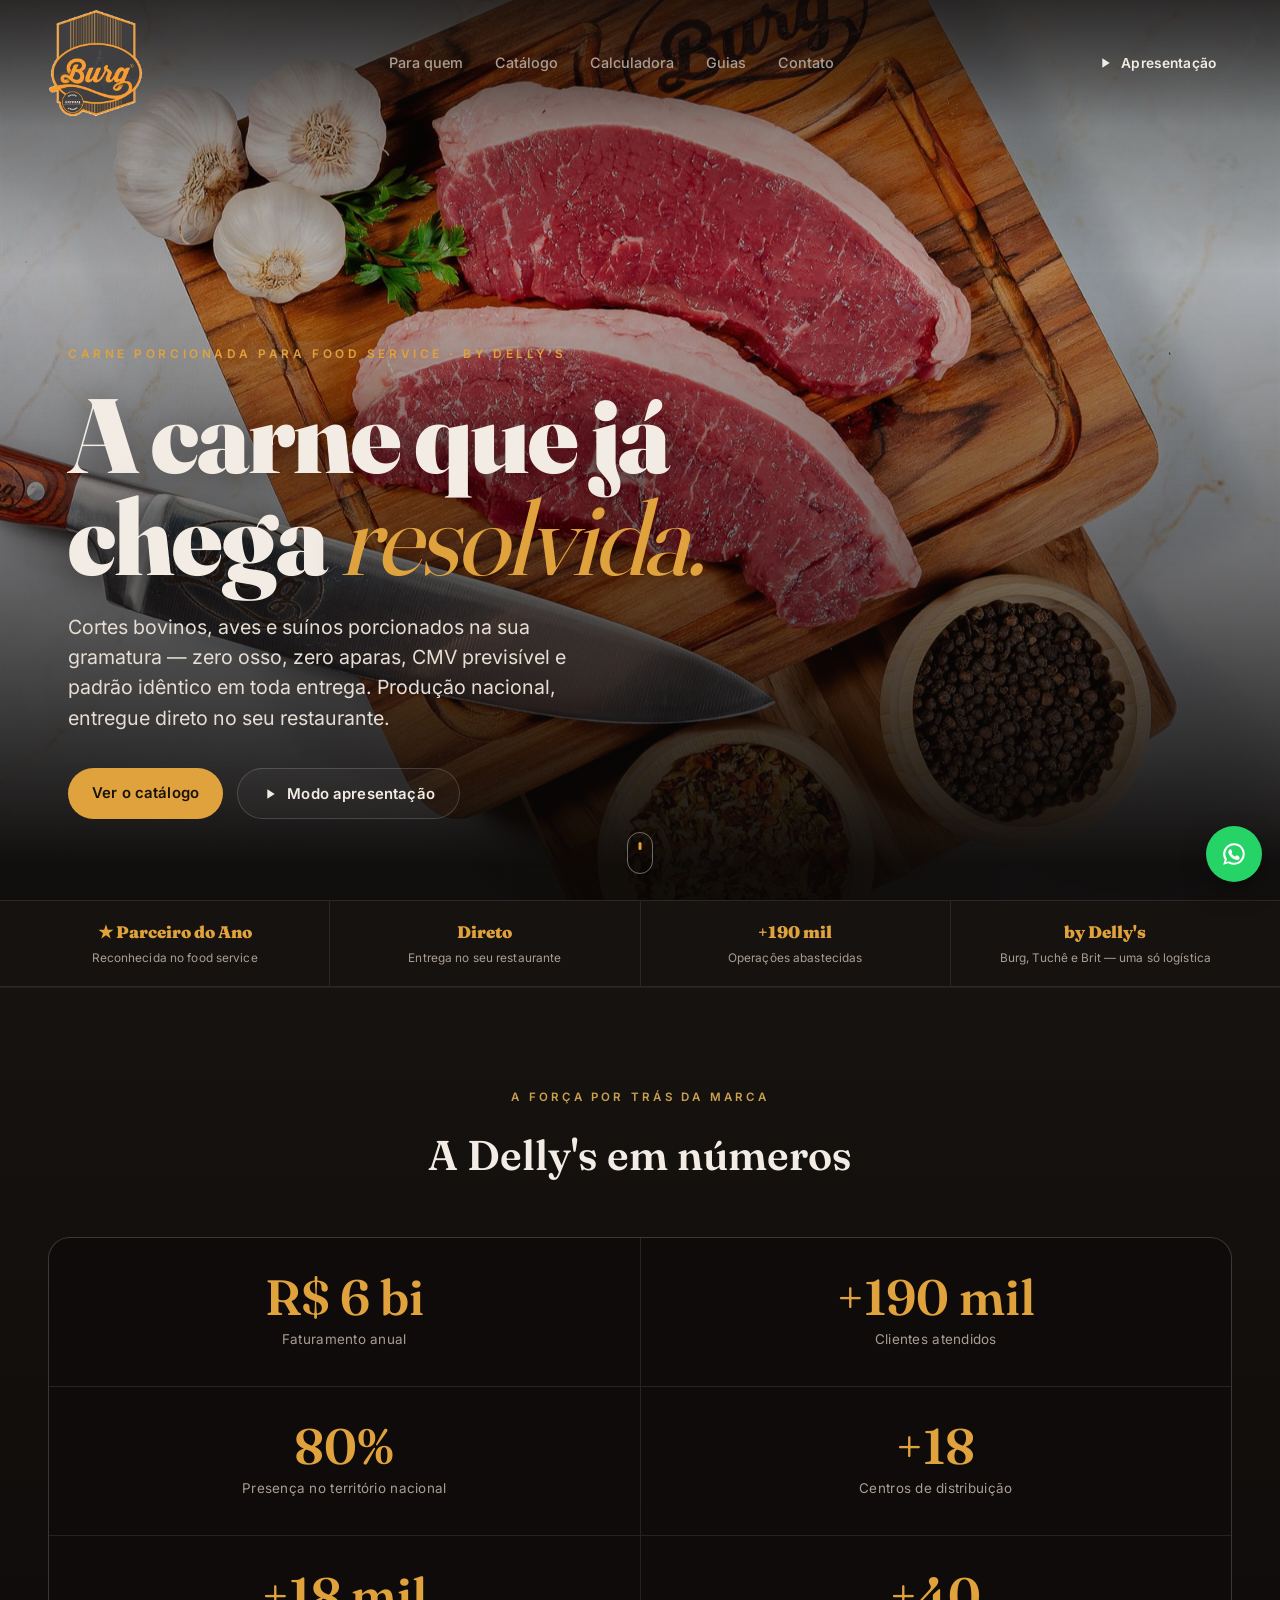
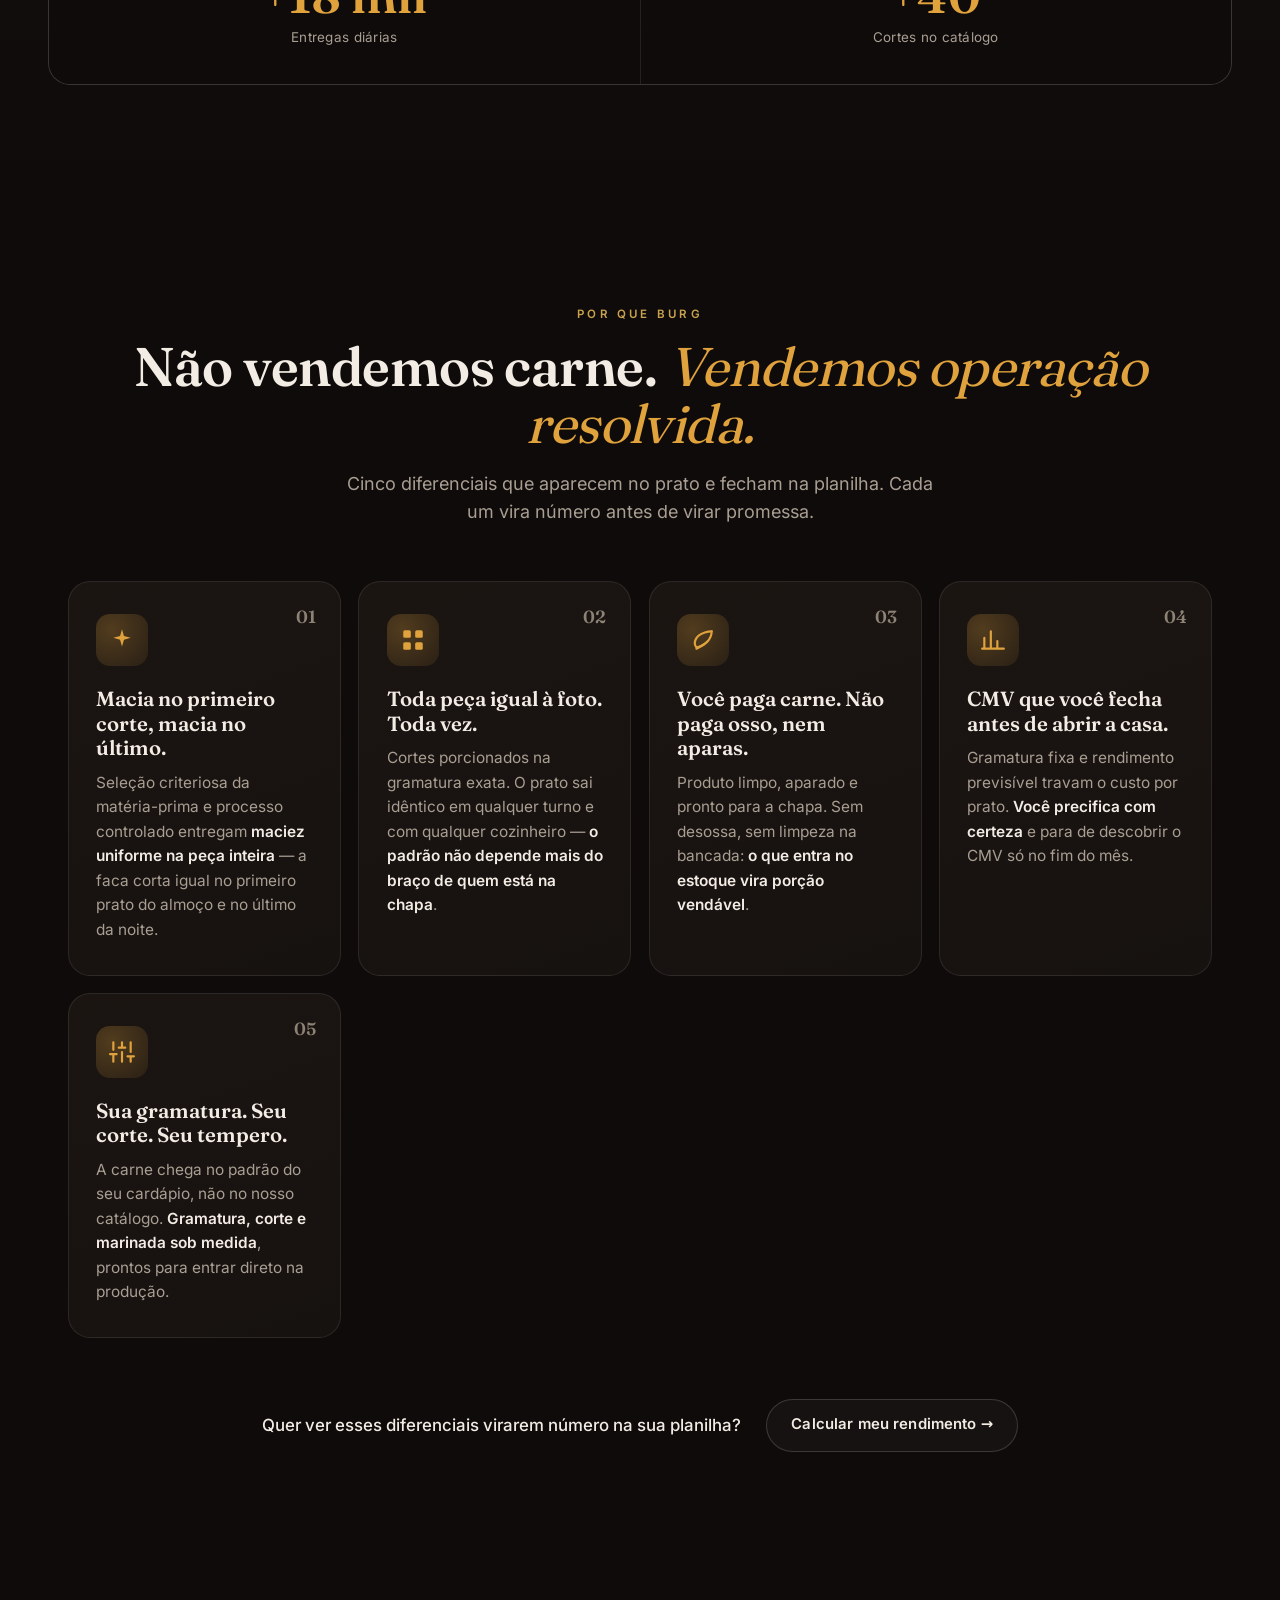
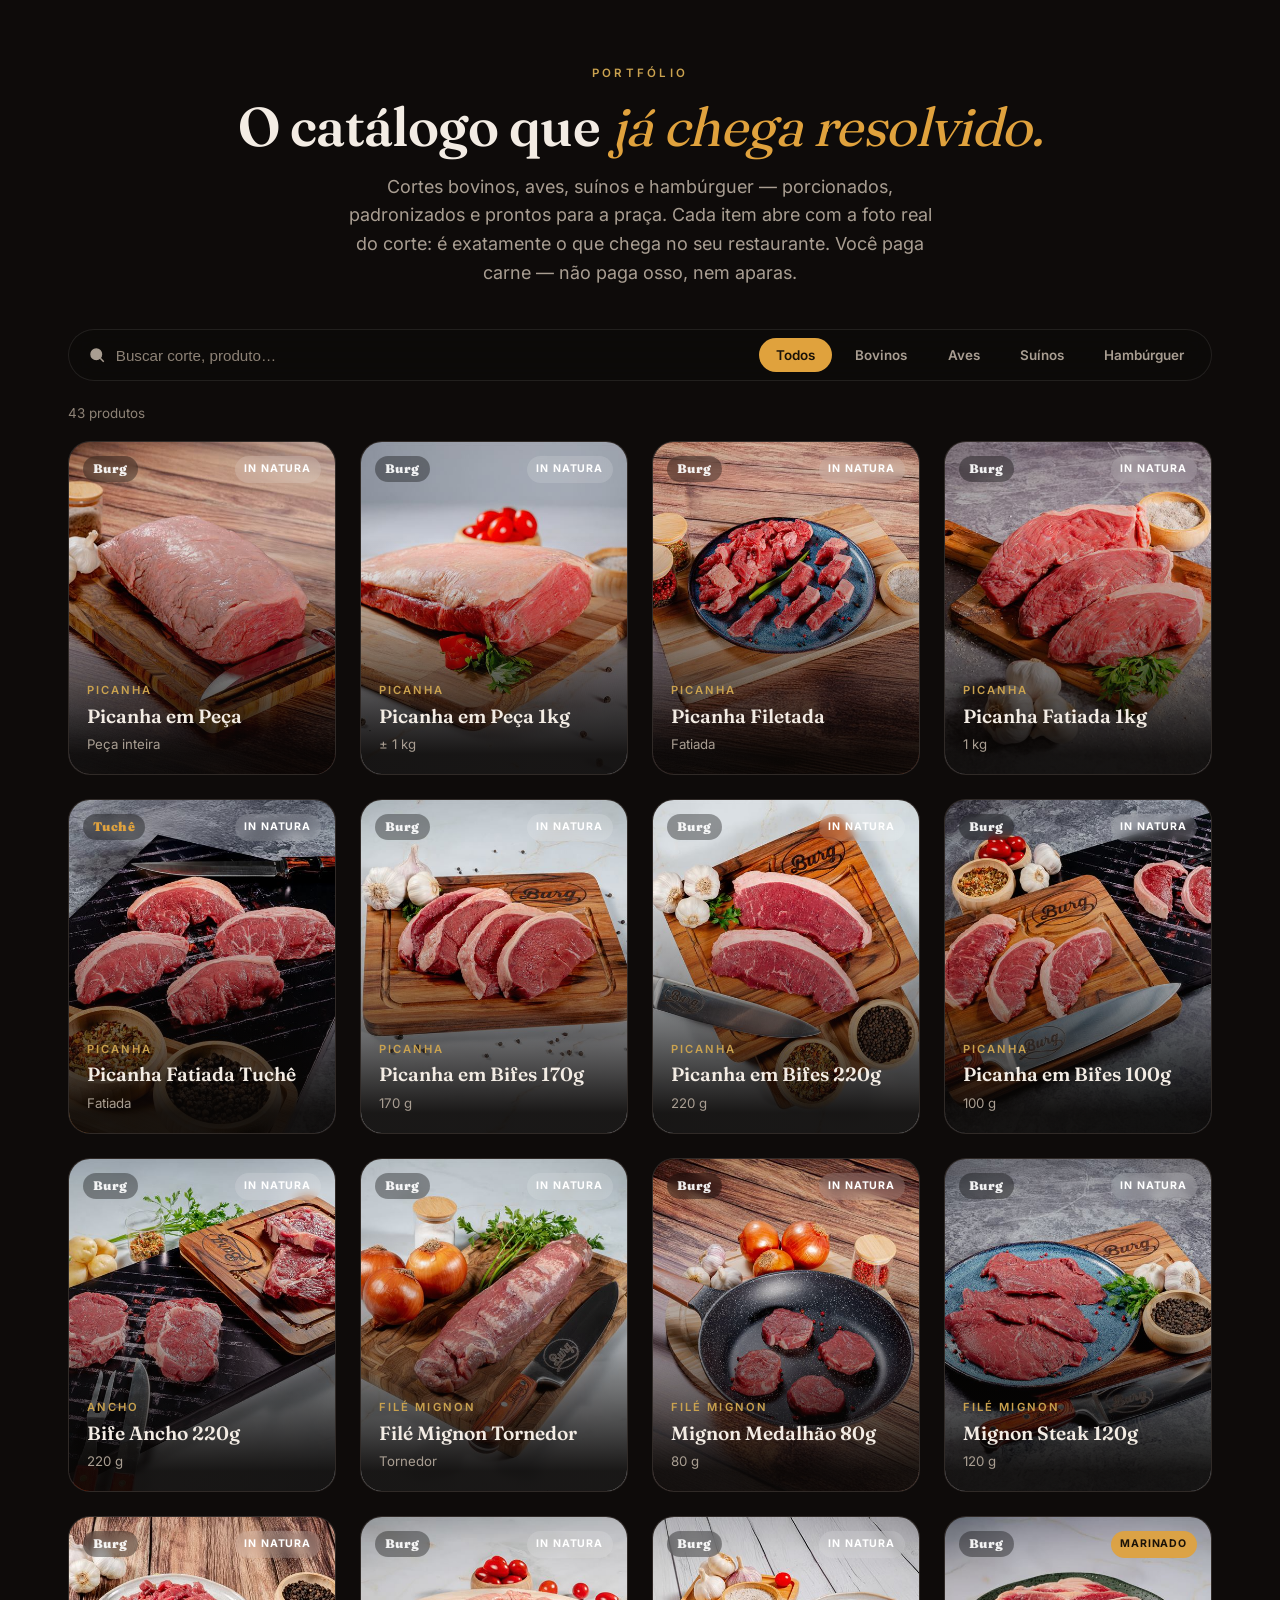
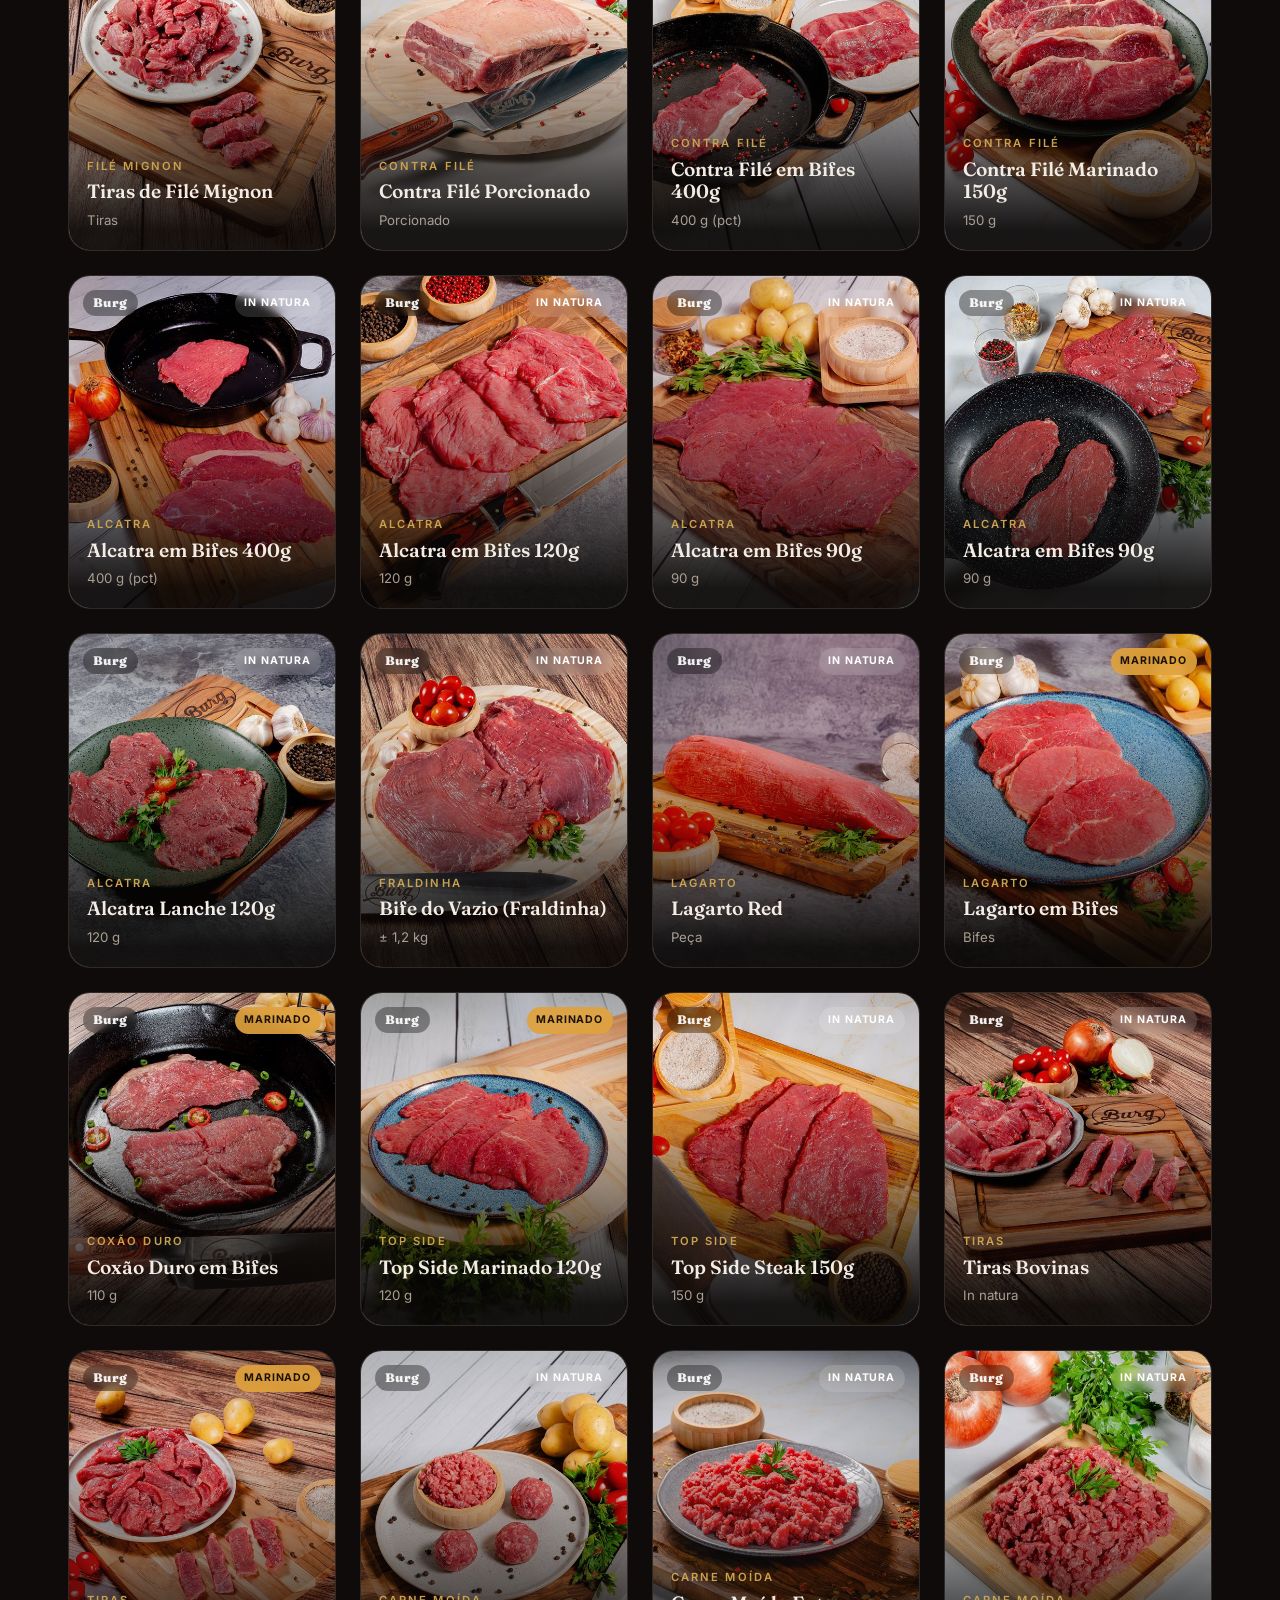
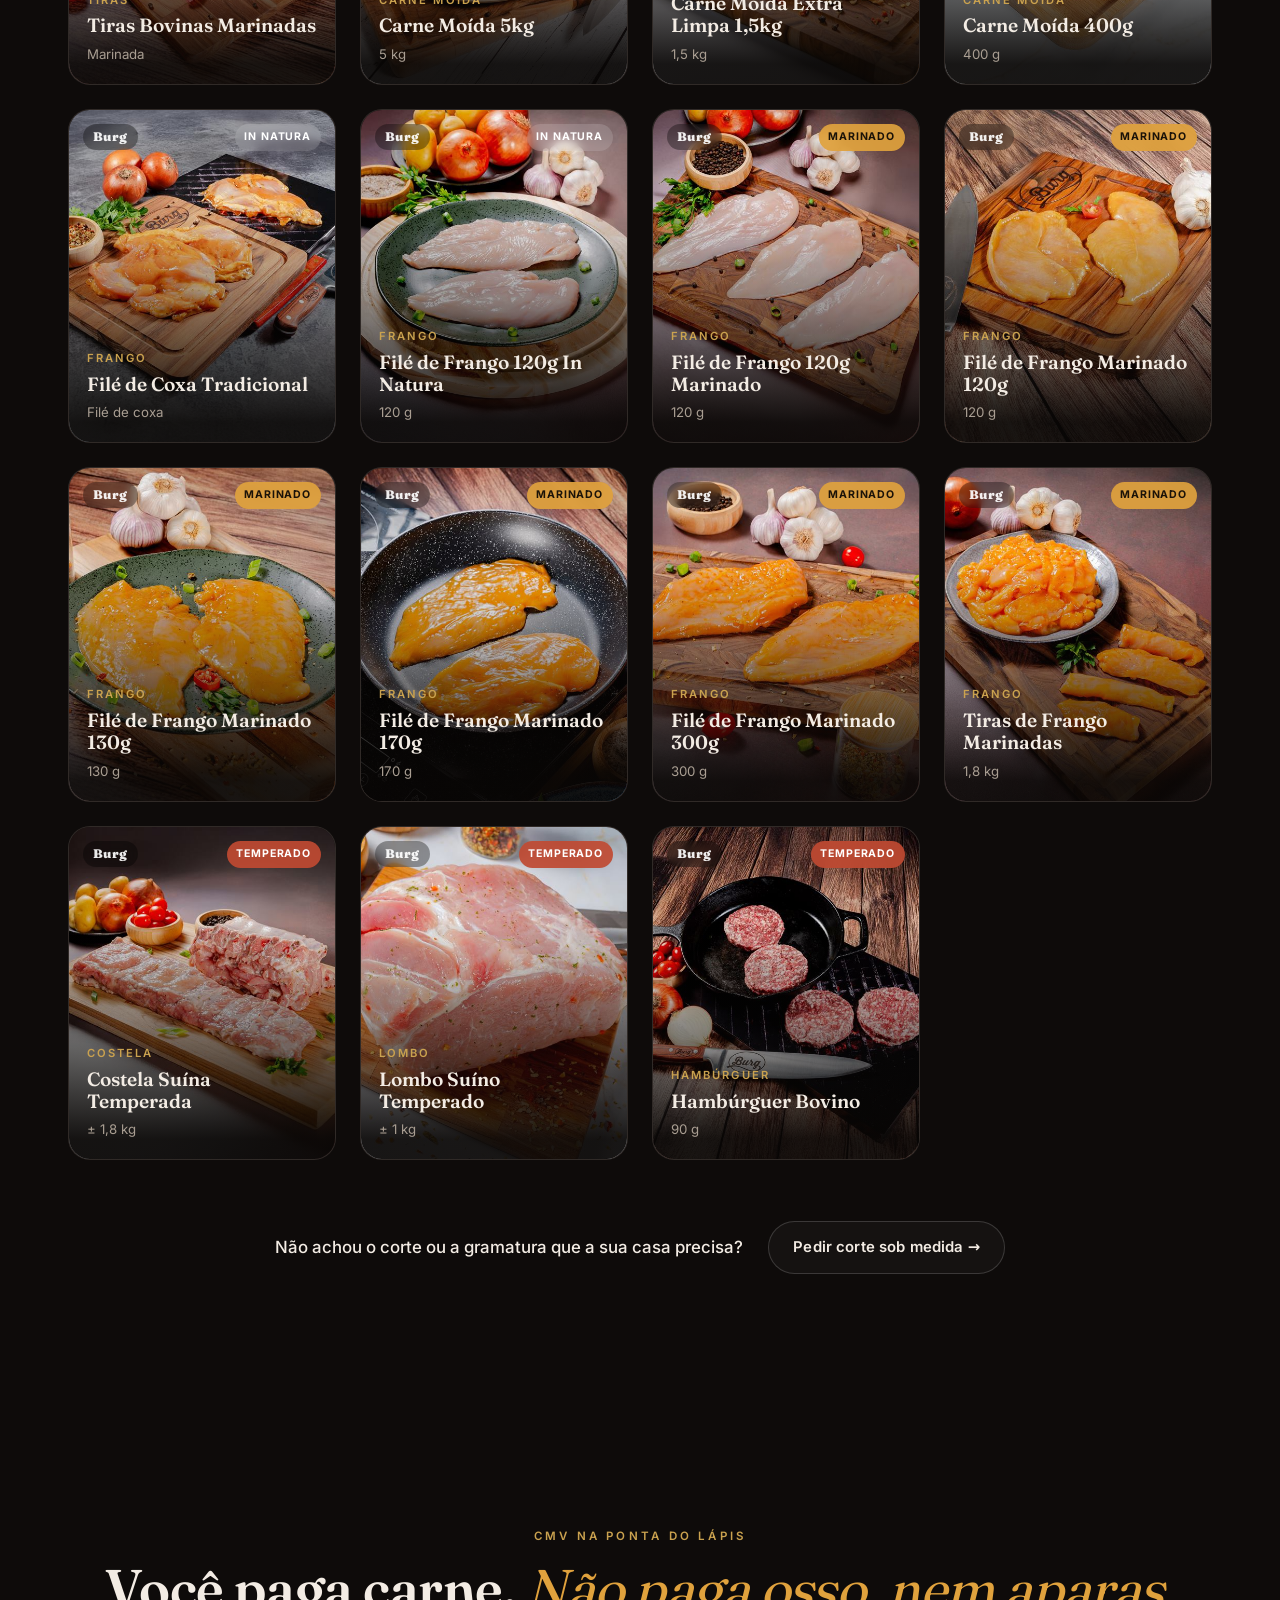
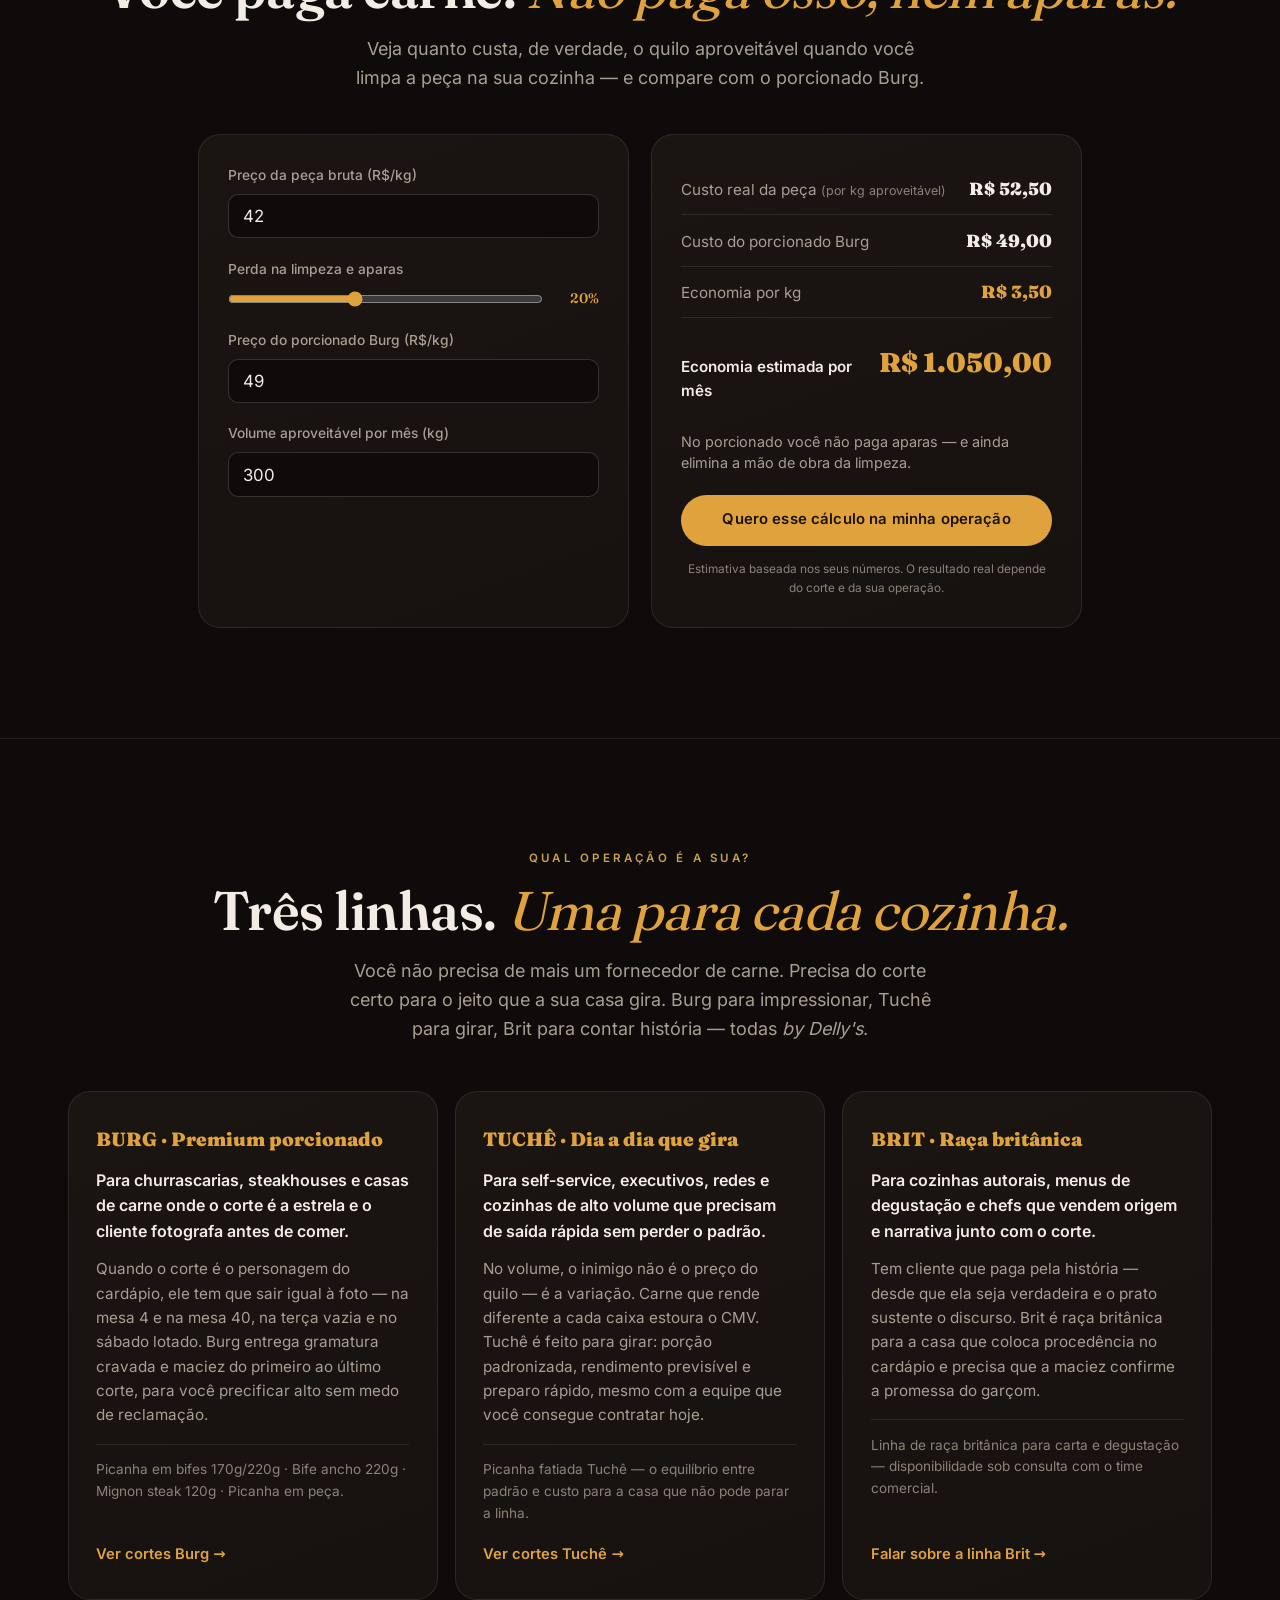
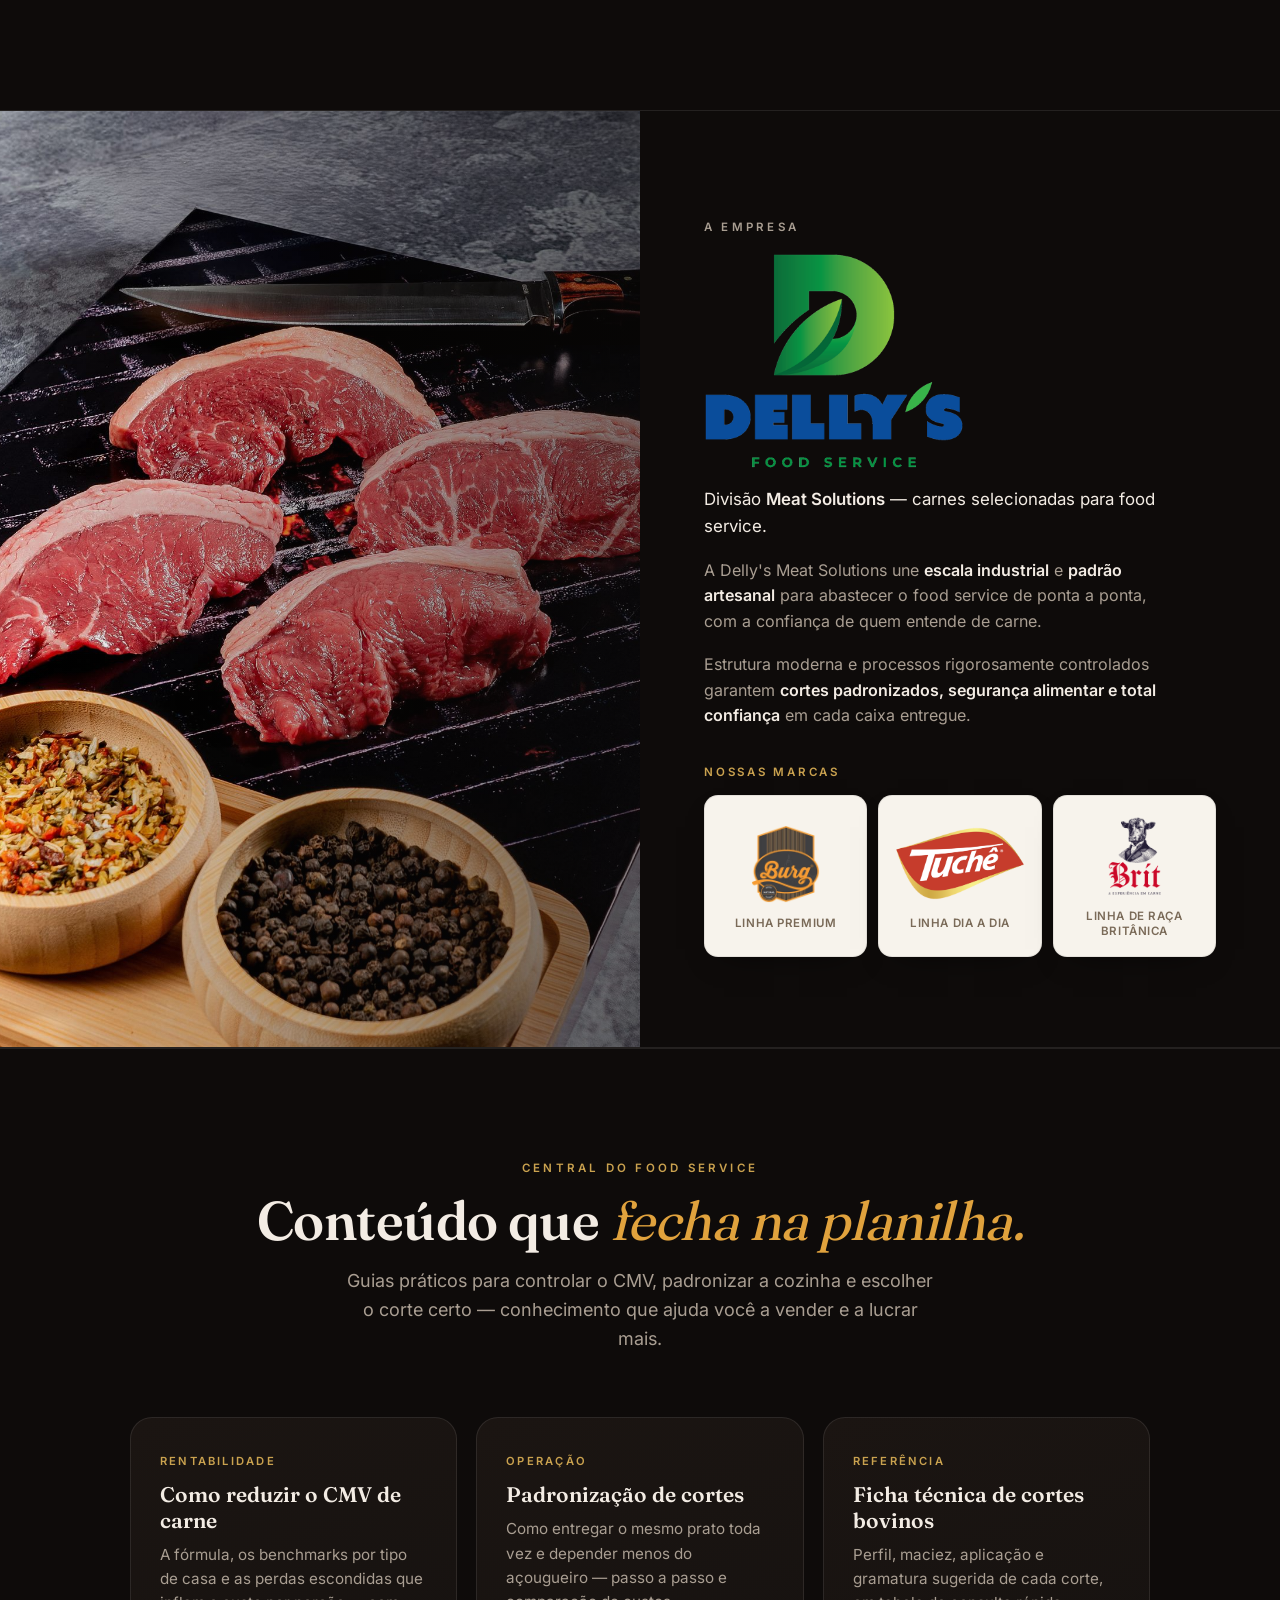
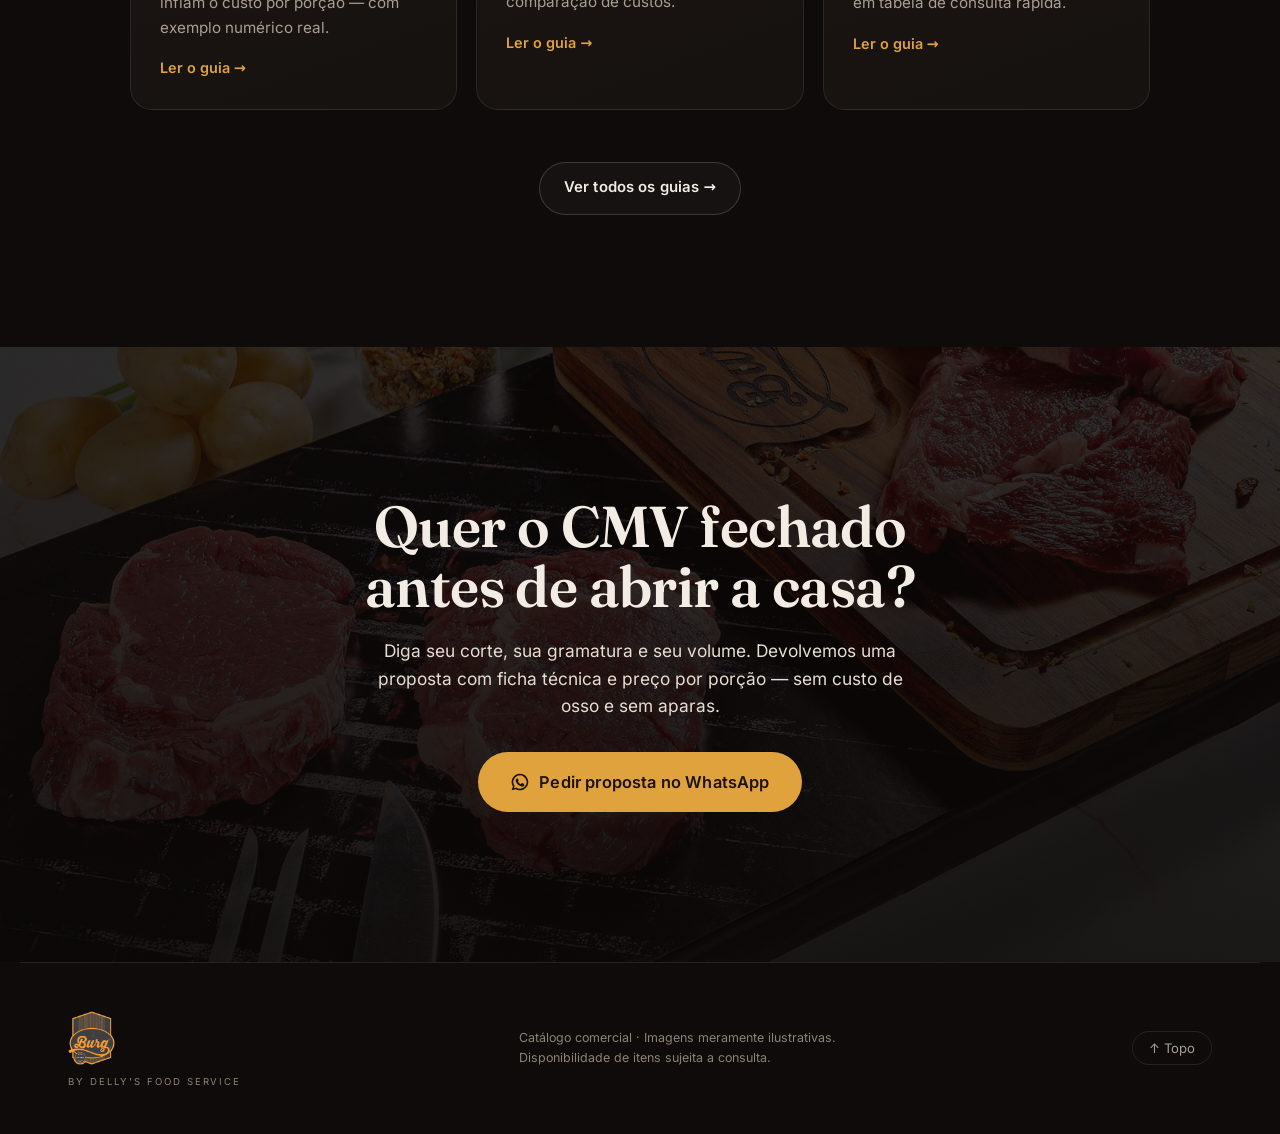
==== commit 2e4e580e: "Calculadora: slider de perda ate 50% (cortes de alta perda, ex. coxao mole) - range max 35 -> 50; tr" ====
--- a/site/index.html
+++ b/site/index.html
@@ -191,7 +191,7 @@
     <div class="calc__wrap reveal">
       <div class="calc__inputs">
         <label>Preço da peça bruta (R$/kg)<input type="number" id="calc-bruto" value="42" min="0" step="0.5" inputmode="decimal"></label>
-        <label>Perda na limpeza e aparas<span class="calc__rangewrap"><input type="range" id="calc-perda" value="20" min="0" max="35" step="1"><span class="calc__rangeval" id="calc-perda-val">20%</span></span></label>
+        <label>Perda na limpeza e aparas<span class="calc__rangewrap"><input type="range" id="calc-perda" value="20" min="0" max="50" step="1"><span class="calc__rangeval" id="calc-perda-val">20%</span></span></label>
         <label>Preço do porcionado Burg (R$/kg)<input type="number" id="calc-porc" value="49" min="0" step="0.5" inputmode="decimal"></label>
         <label>Volume aproveitável por mês (kg)<input type="number" id="calc-vol" value="300" min="0" step="10" inputmode="numeric"></label>
       </div>
